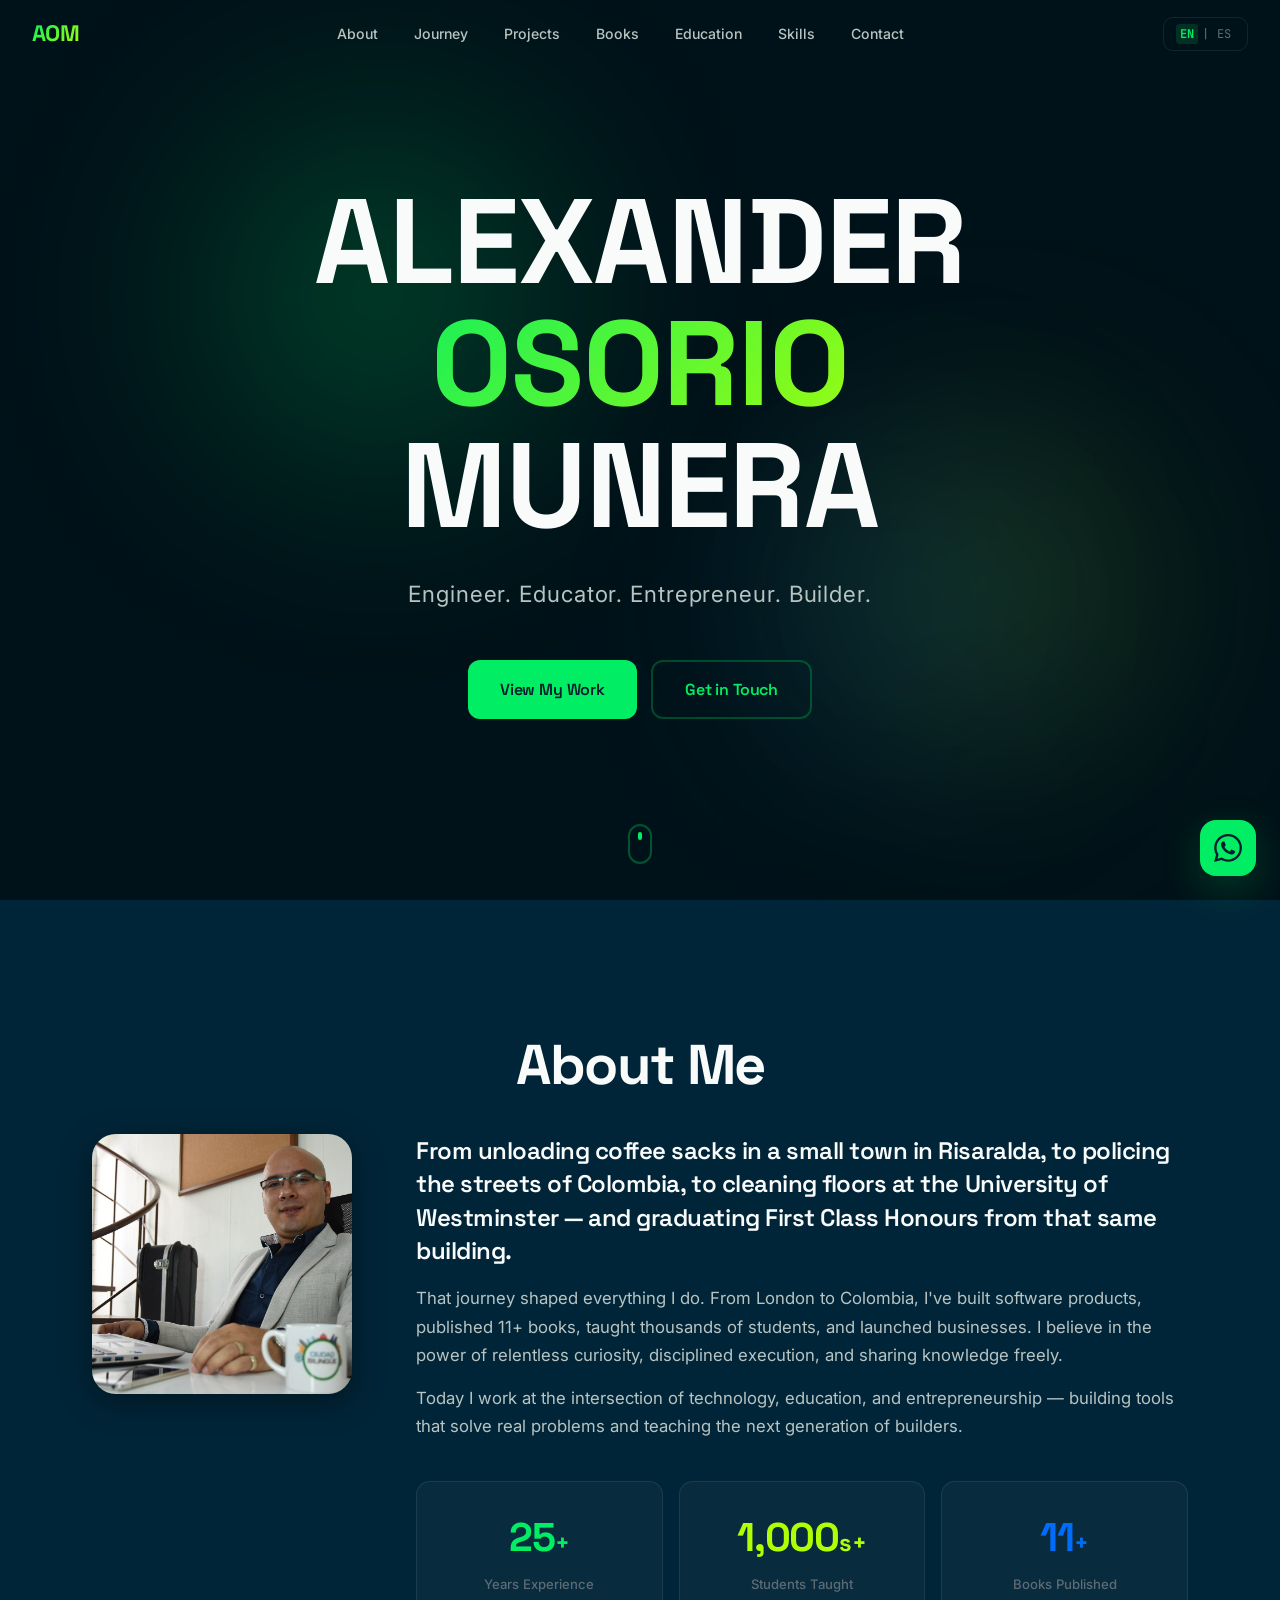
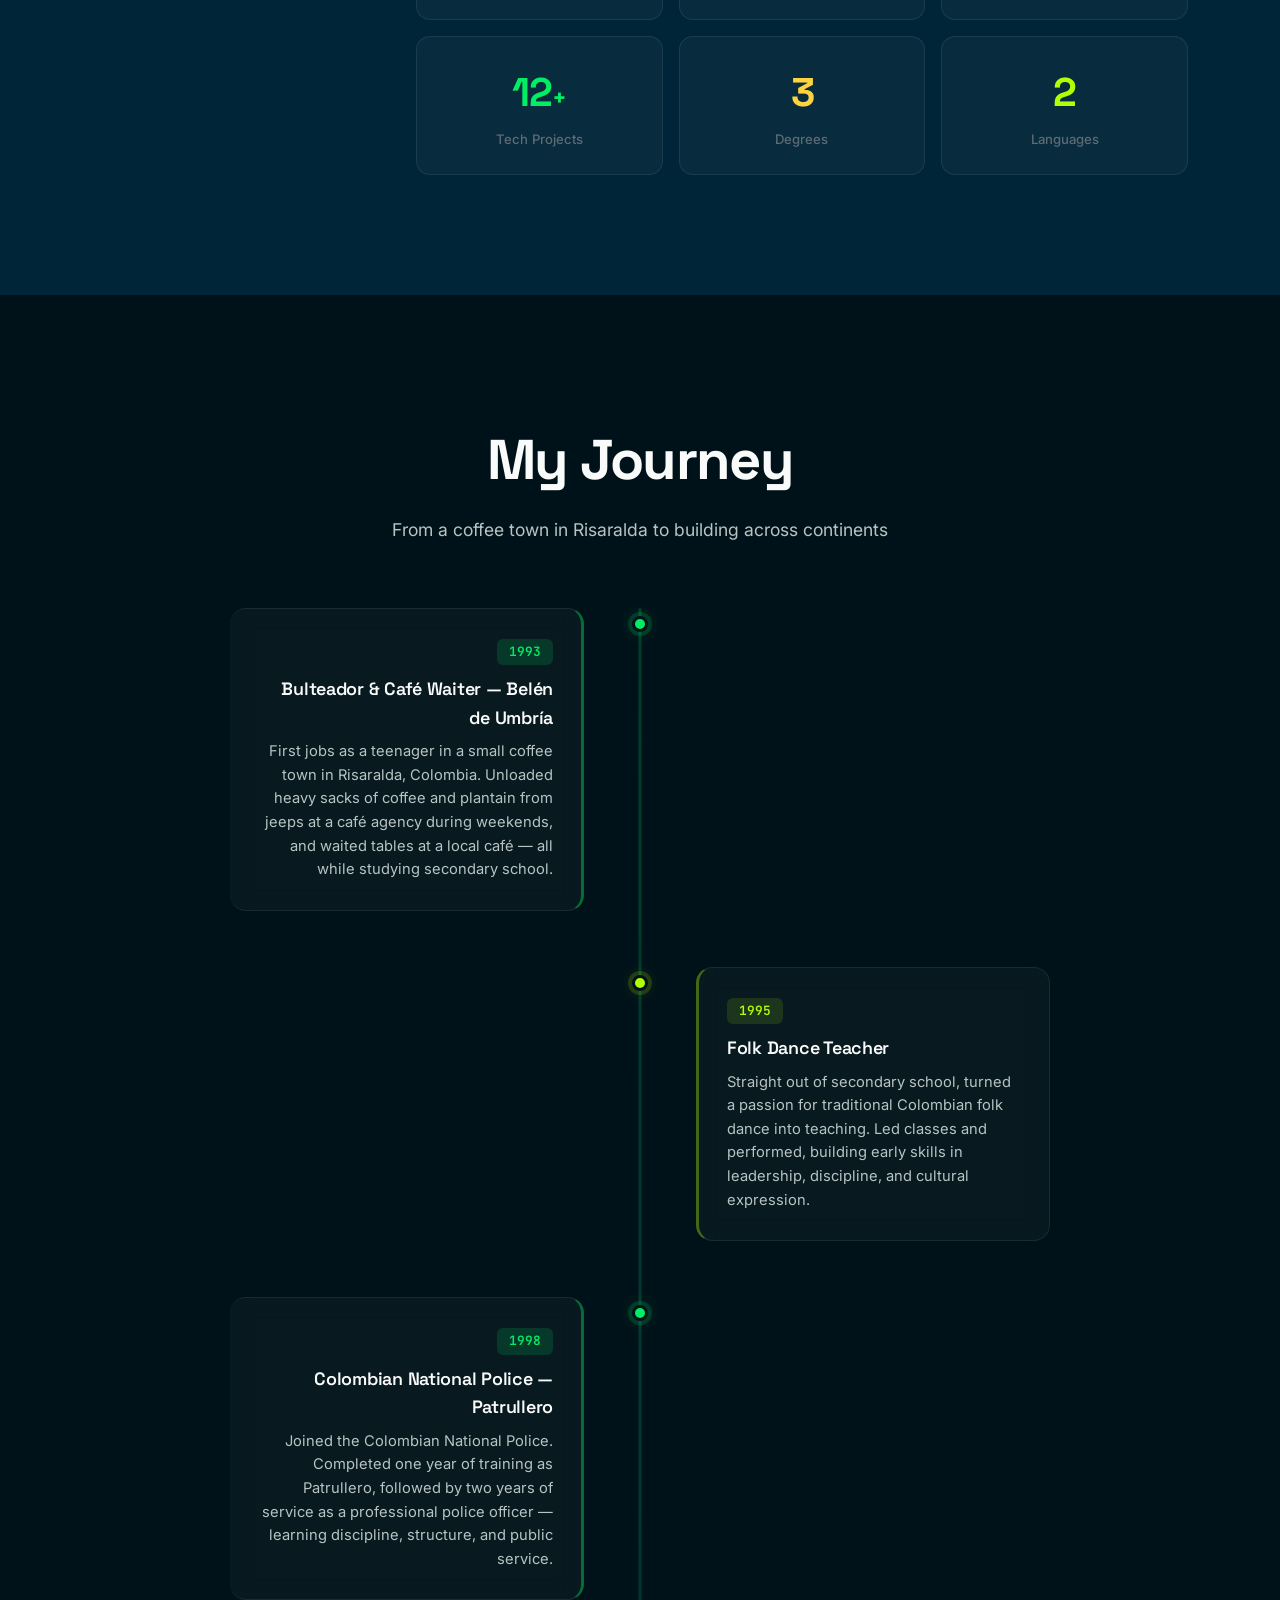
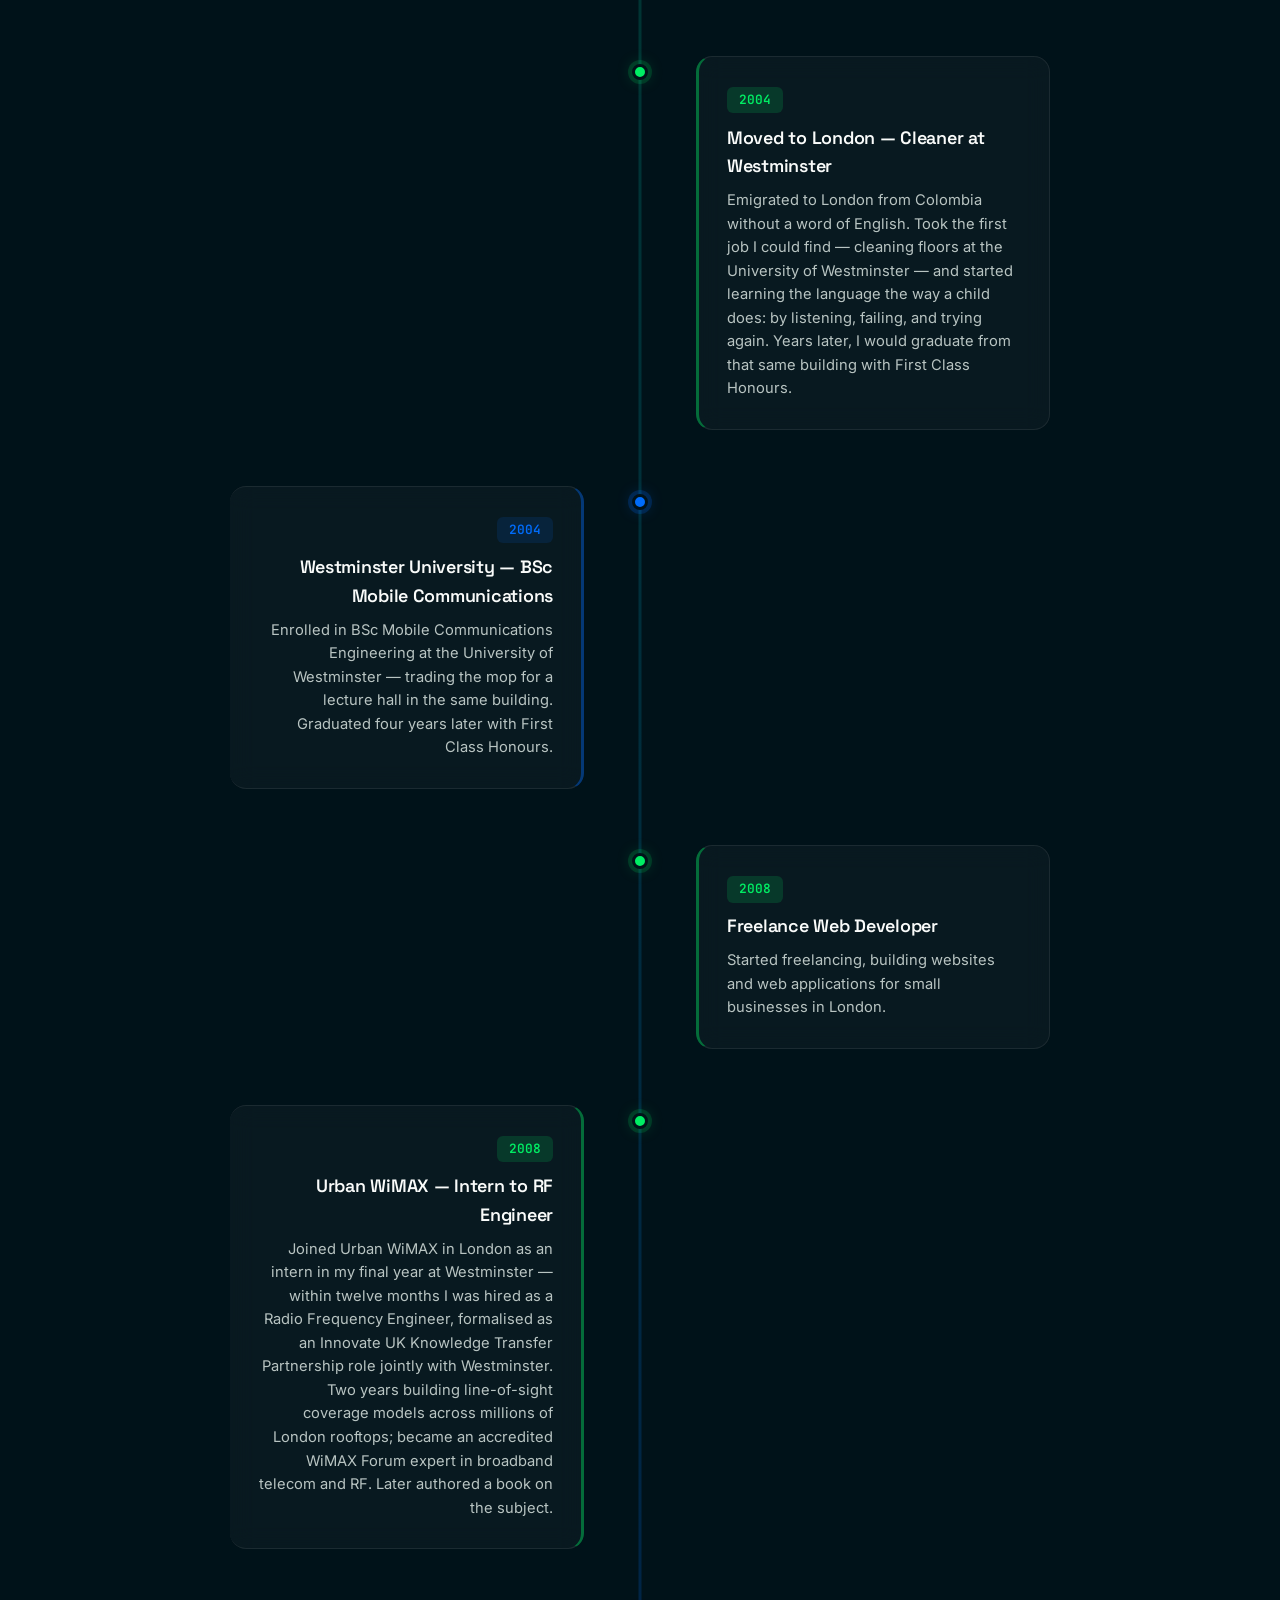
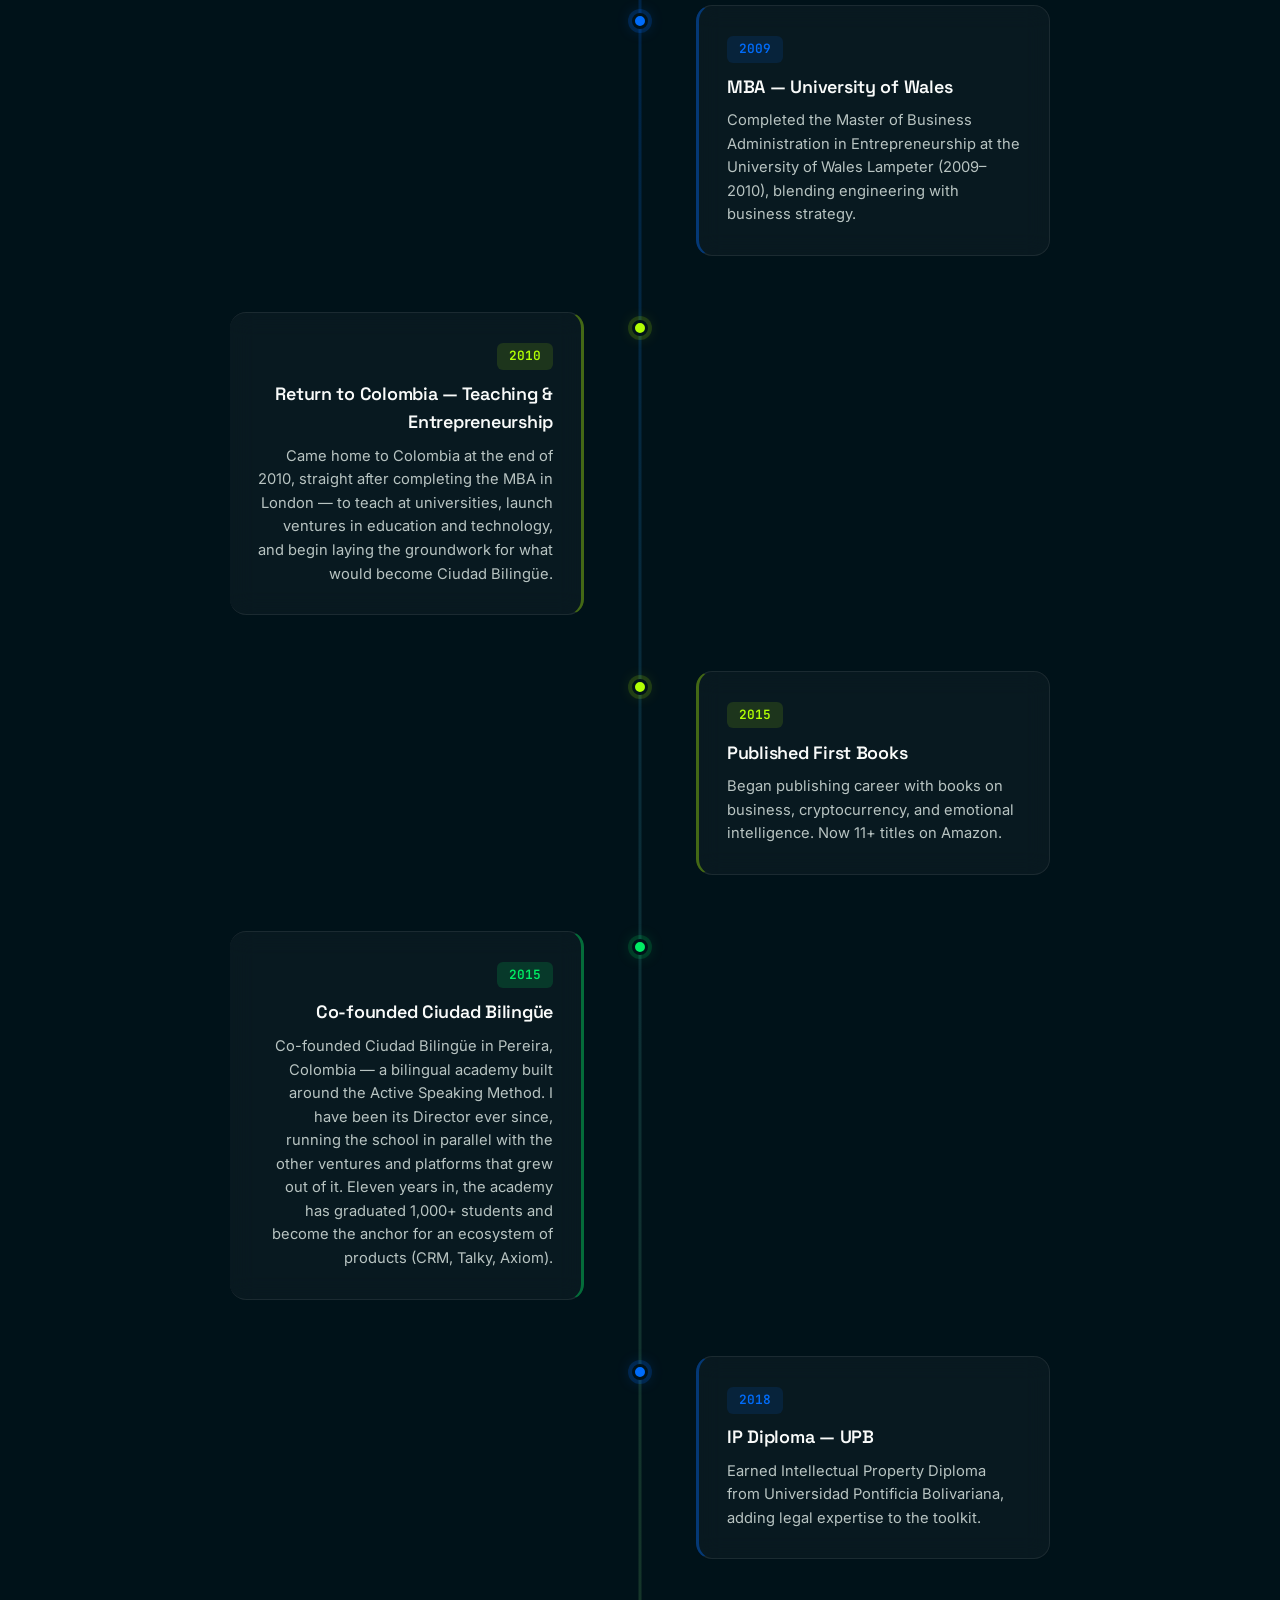
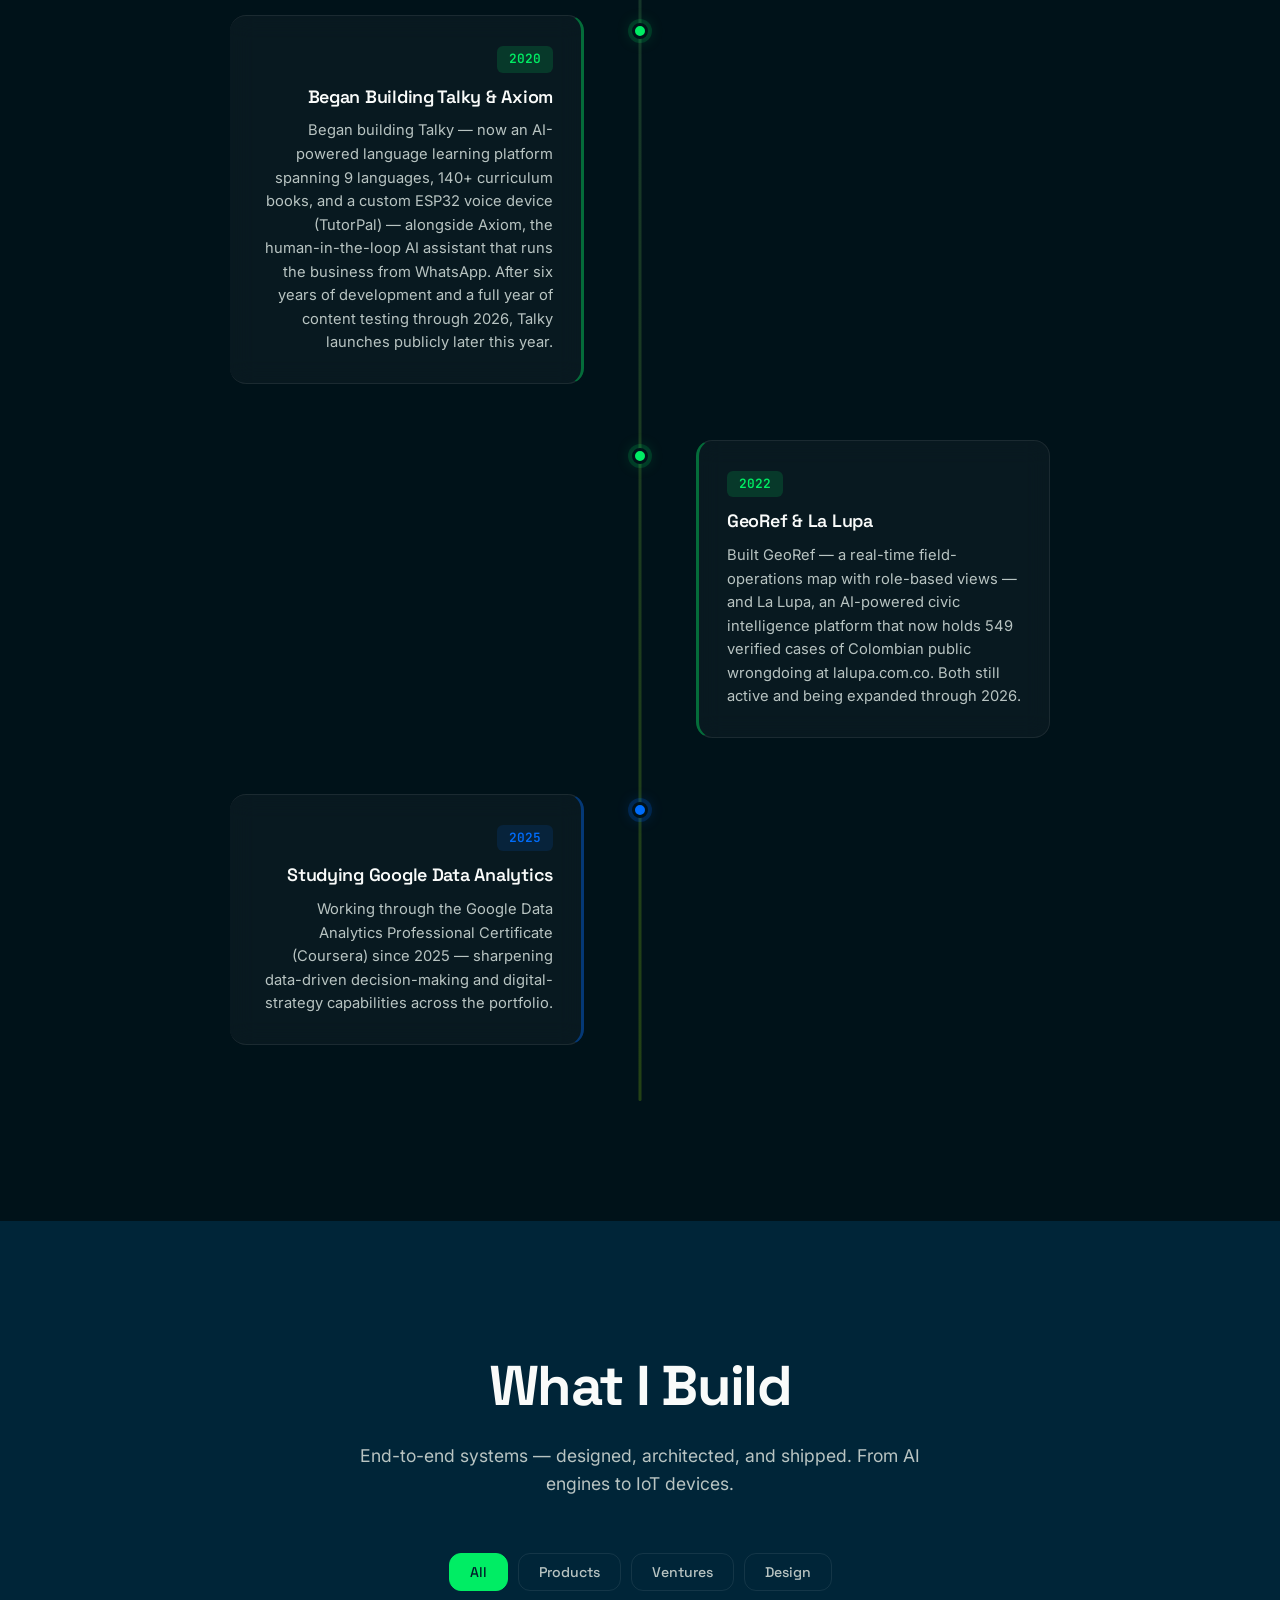
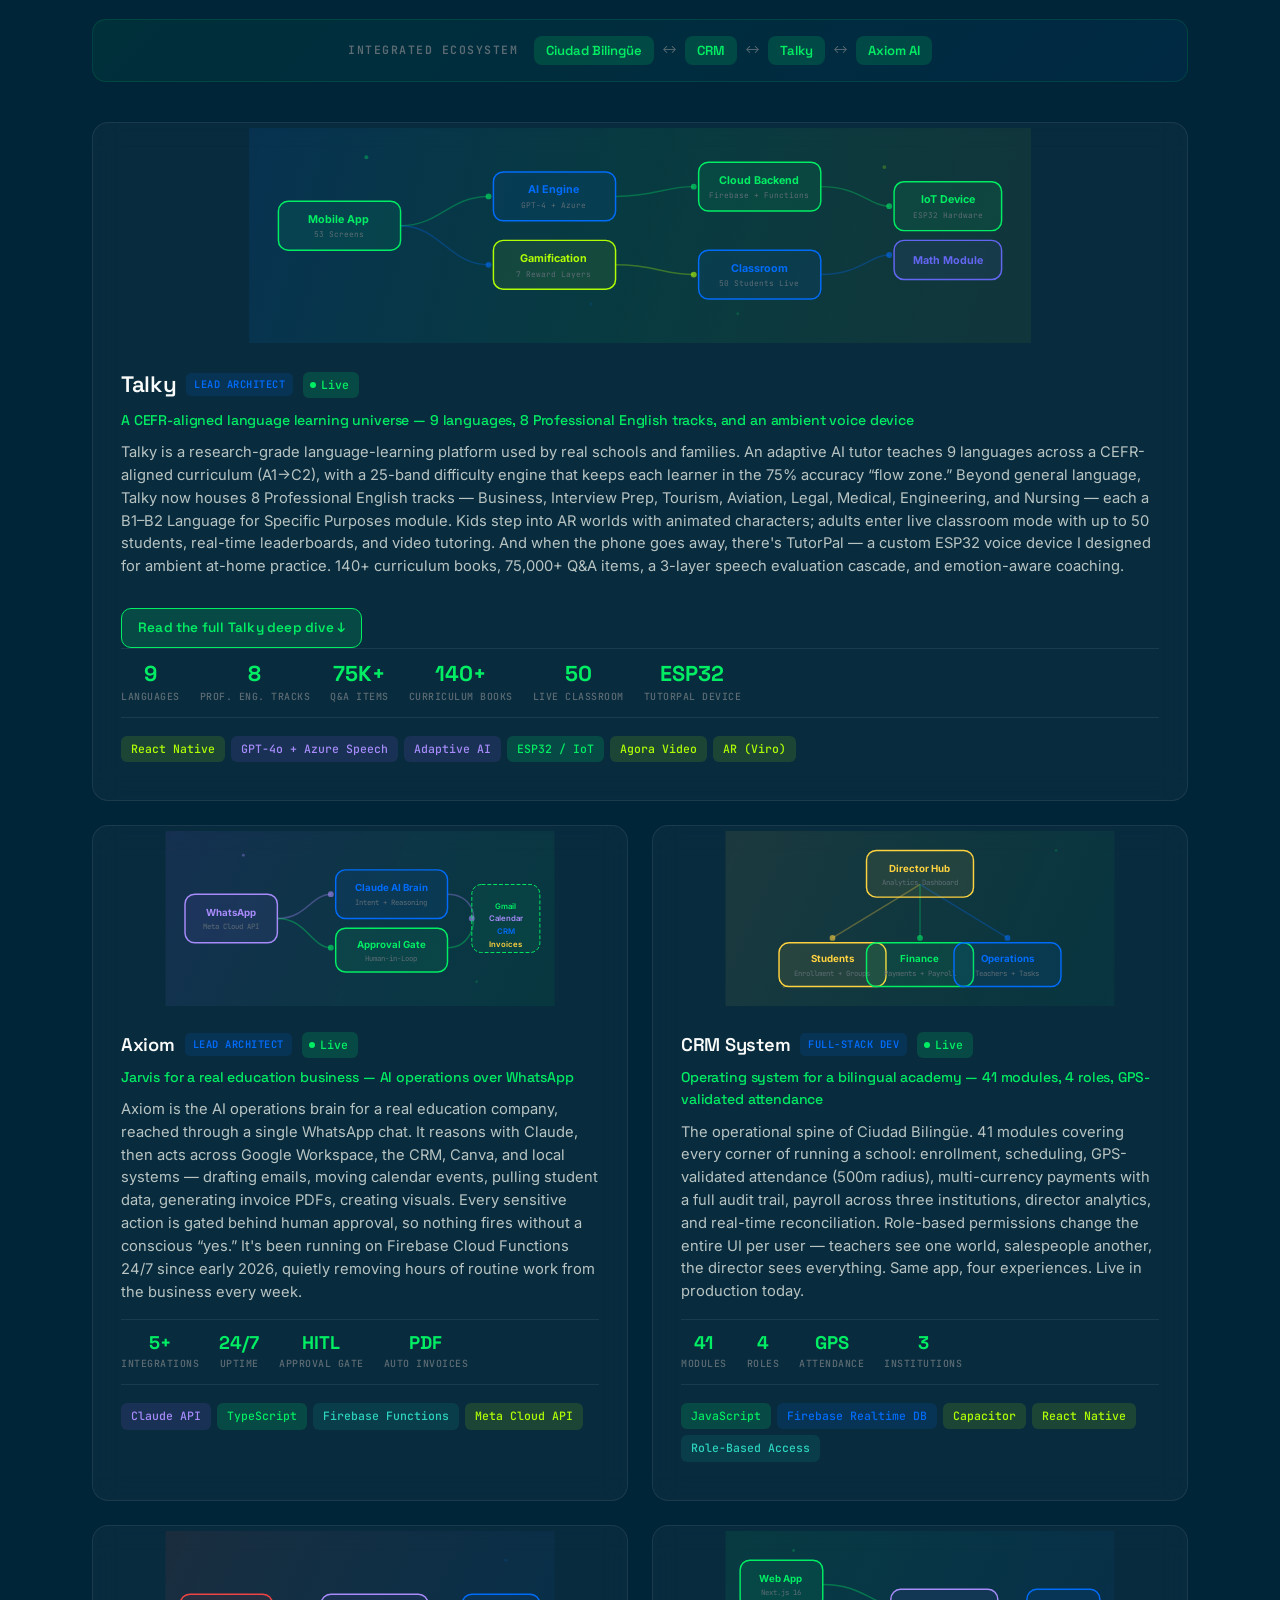
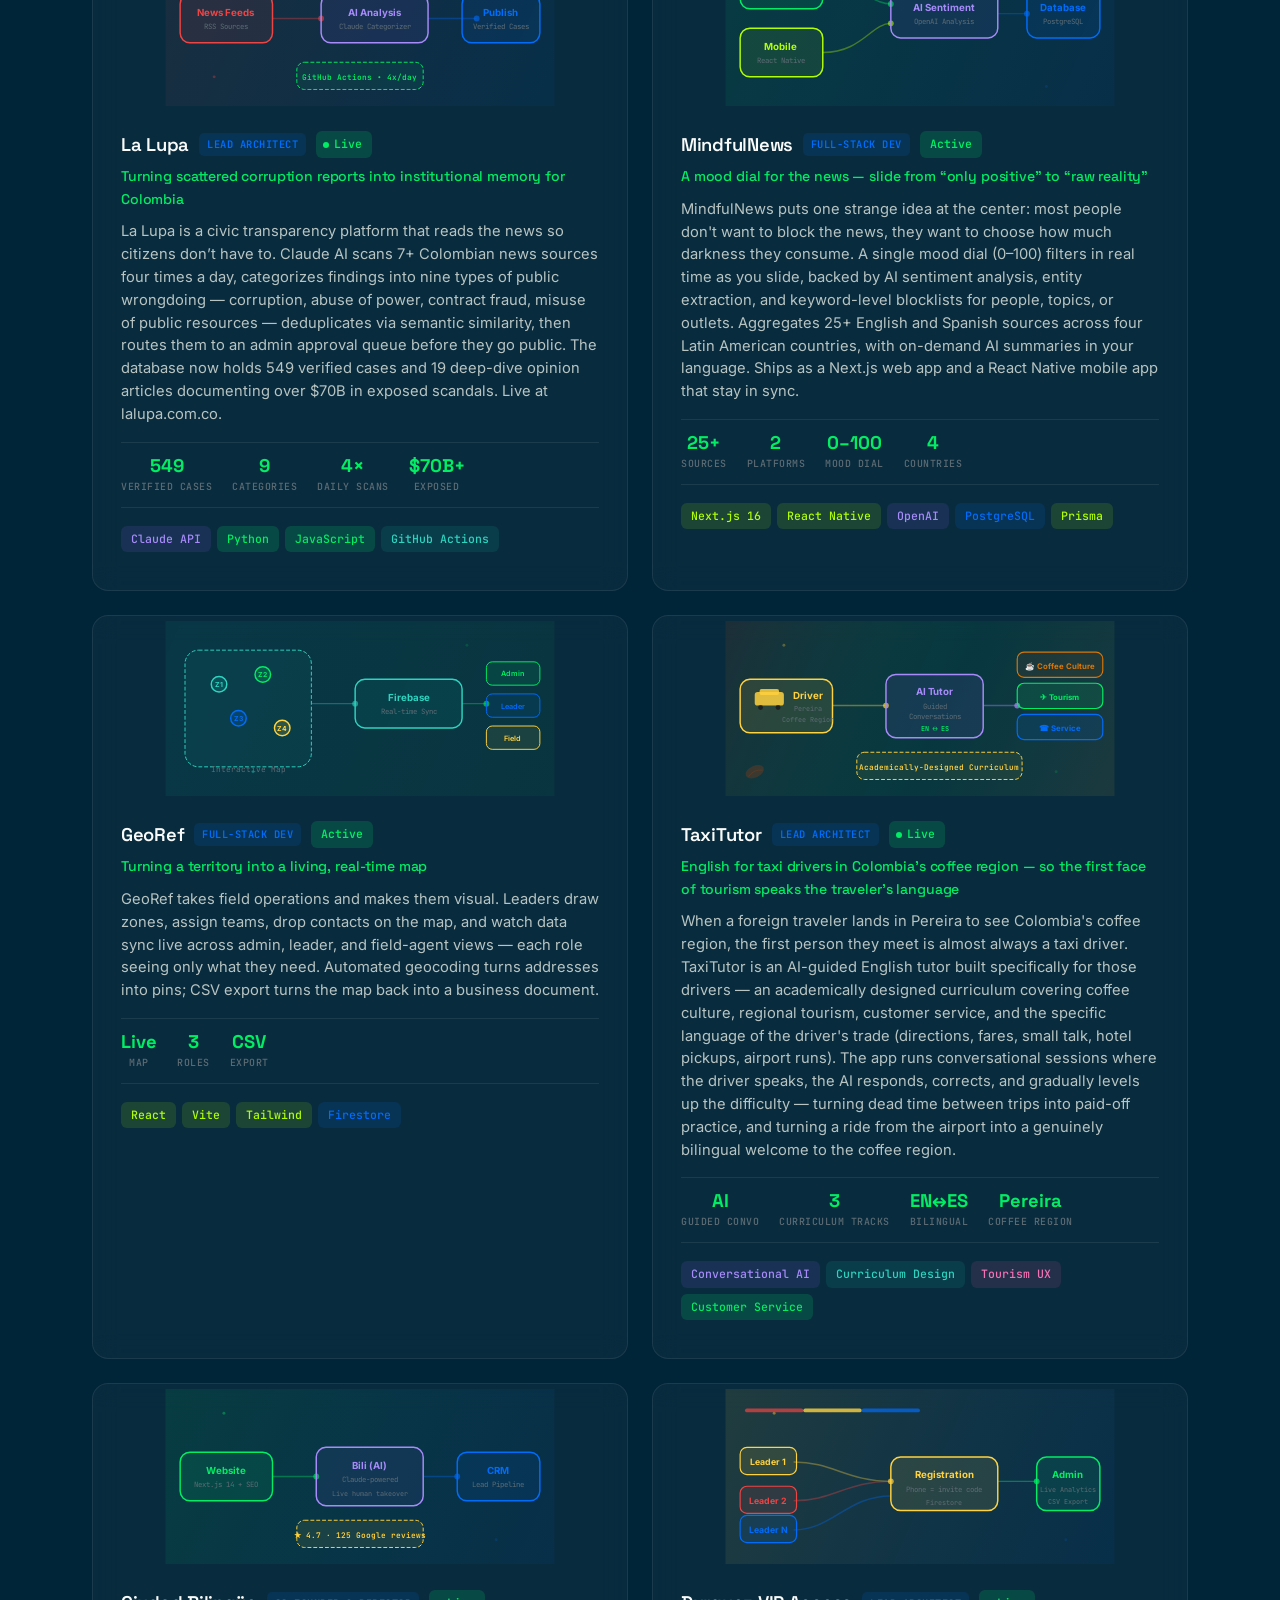
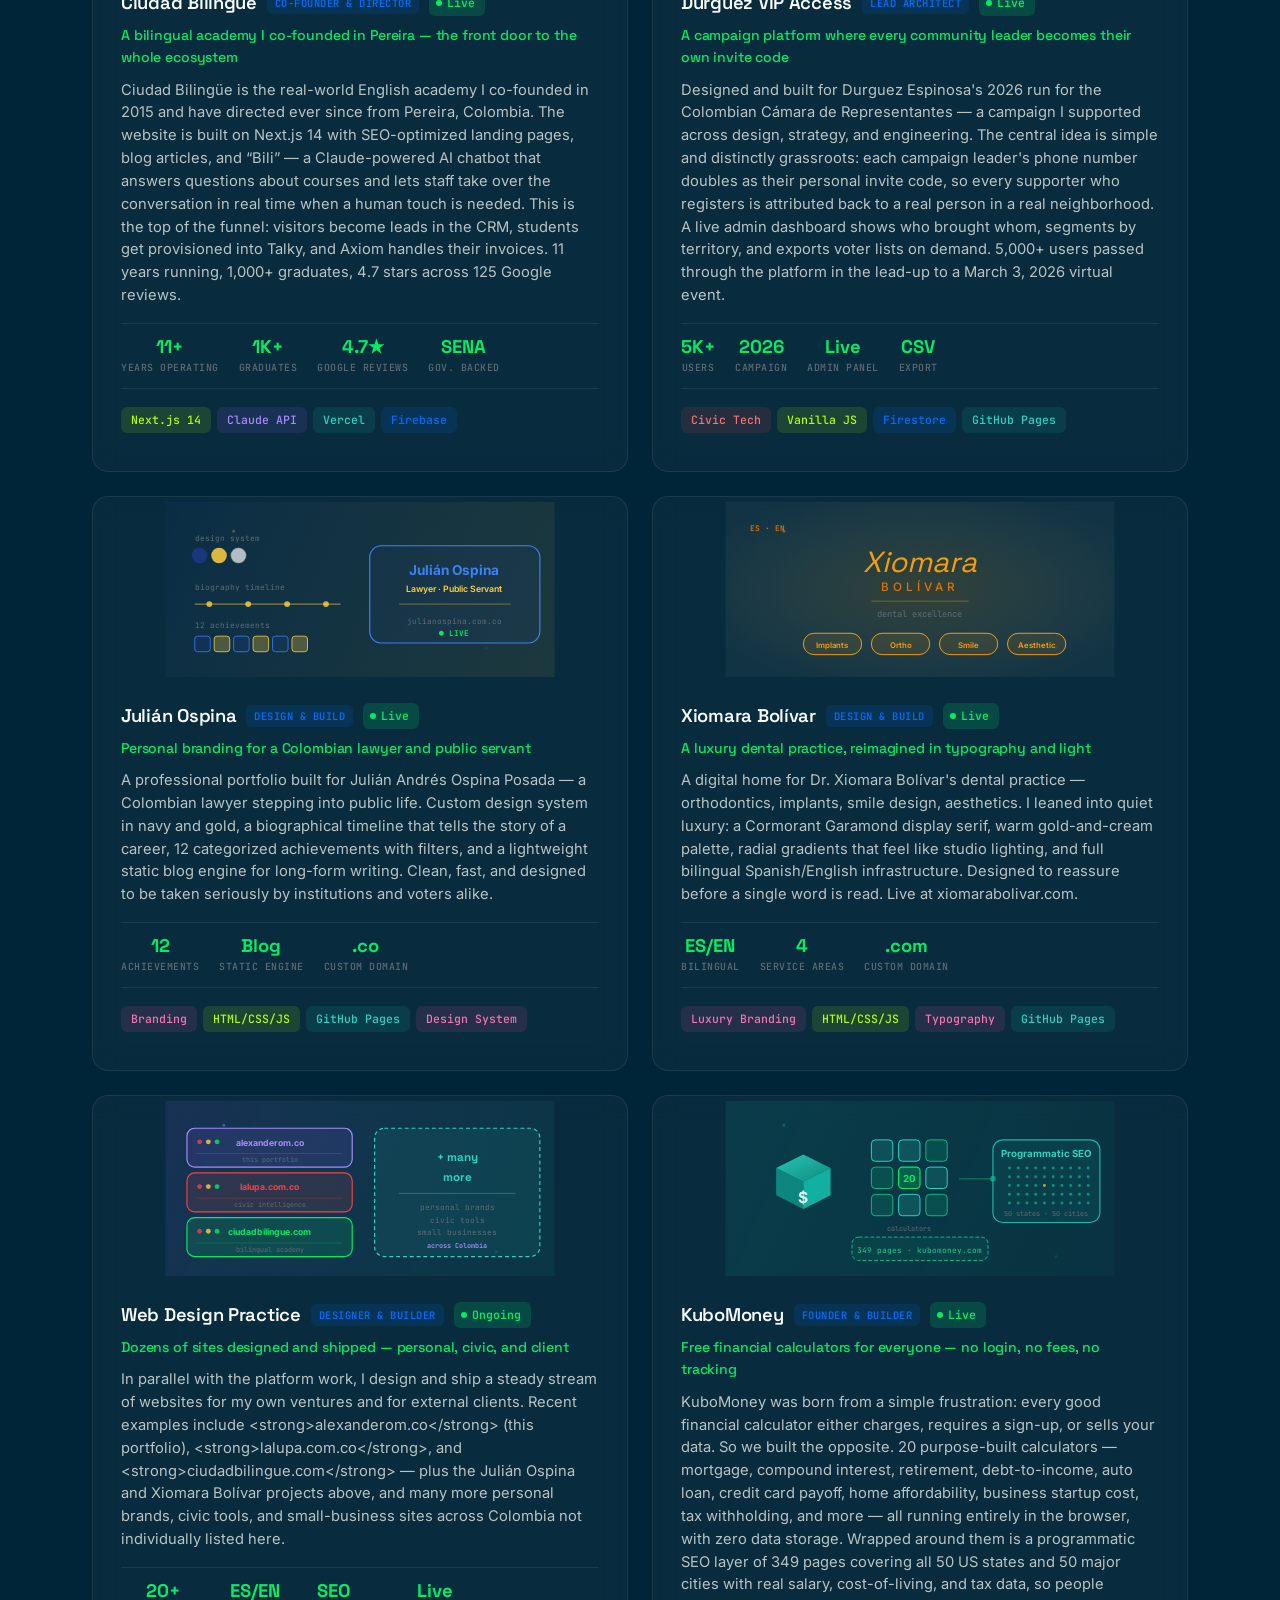
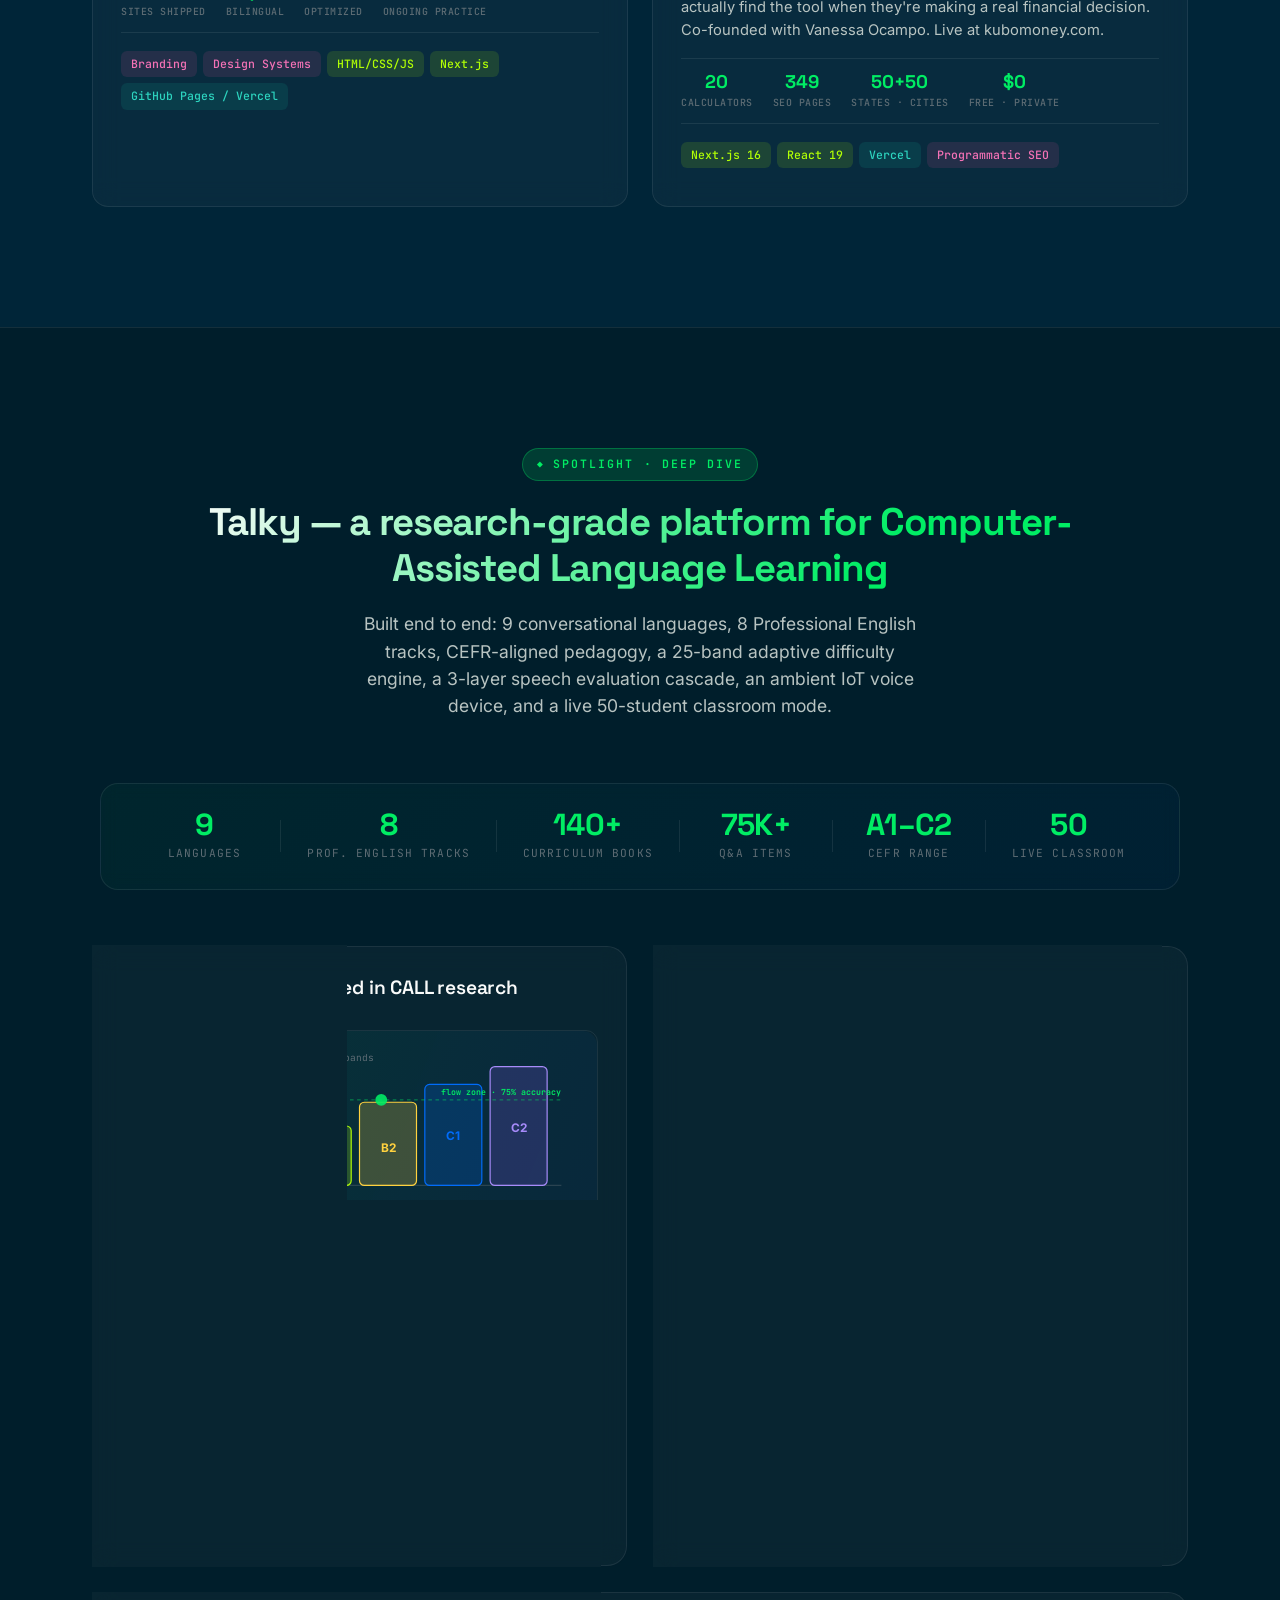
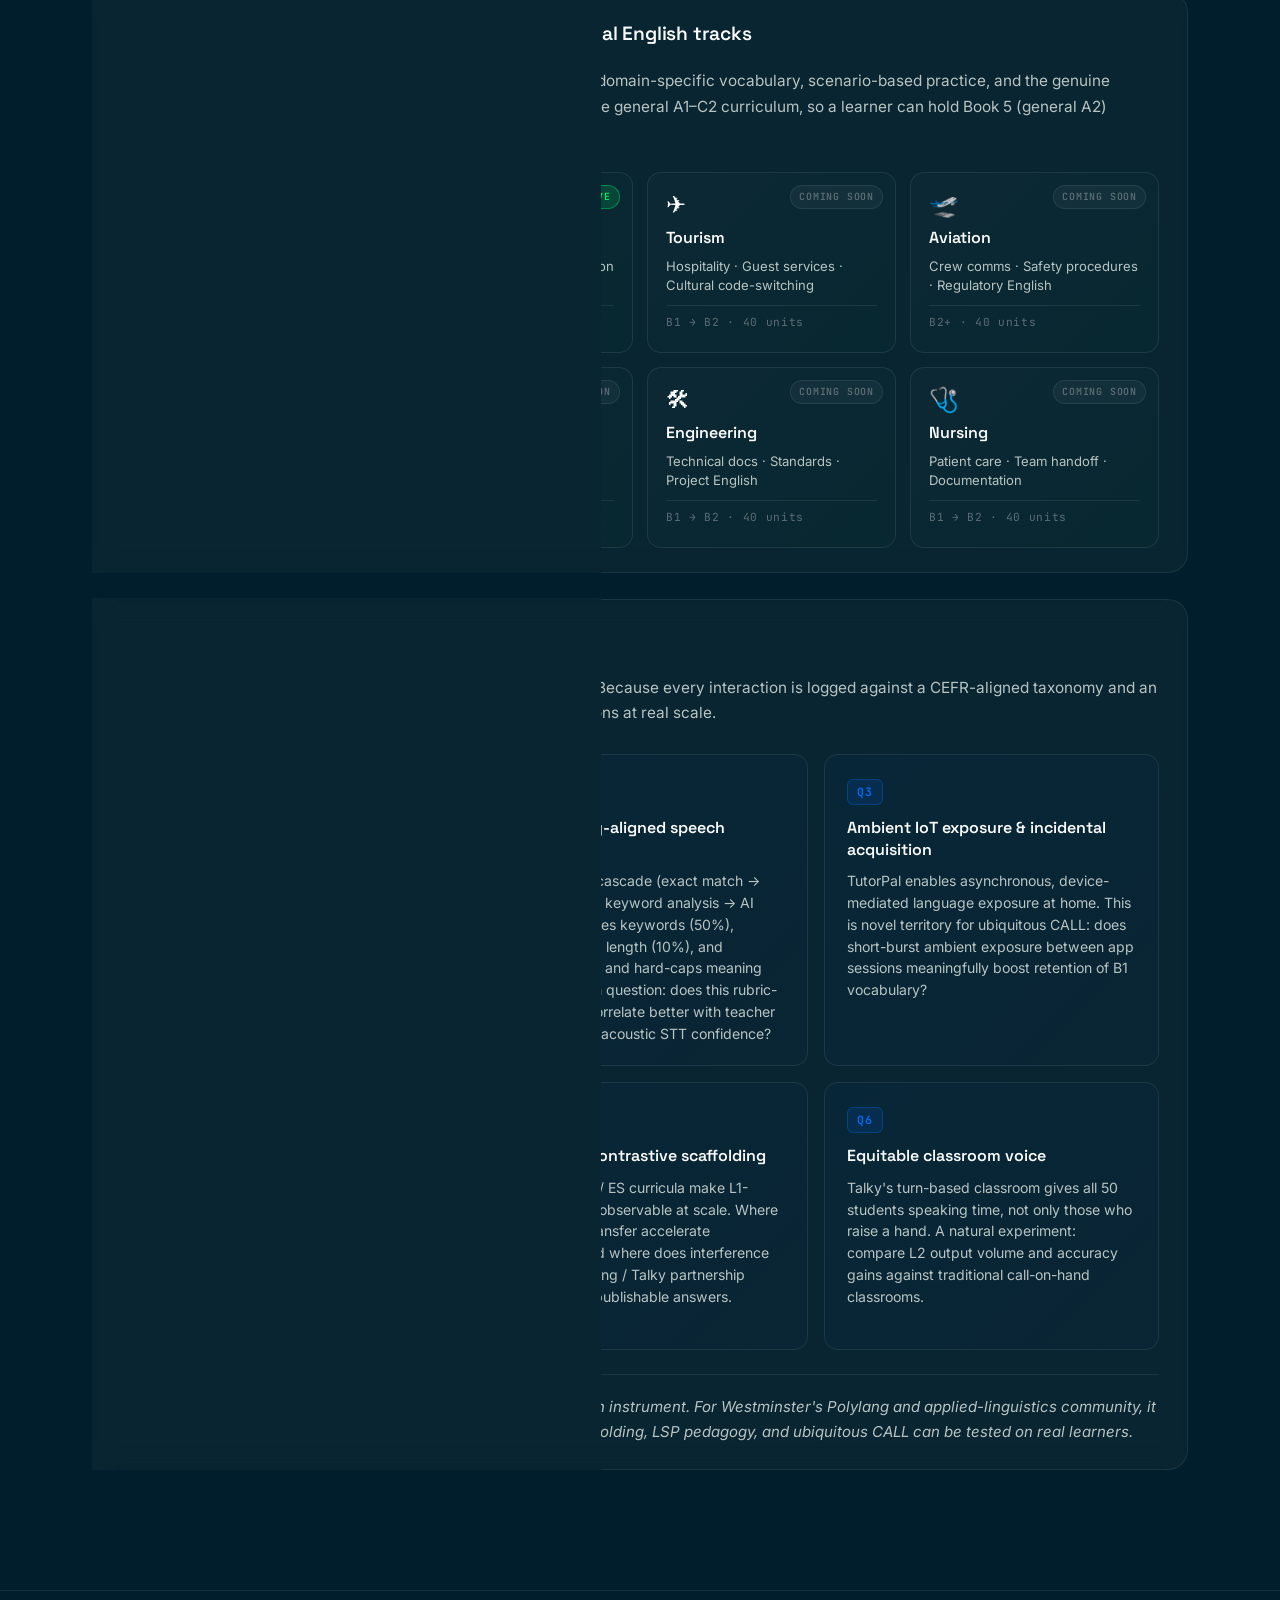
==== index.html @ 6a7d58f8 "Correct police year: 1998 (not 2001) Joined the Colombian National Police in 1998 -- one year Patrul" ====
<!DOCTYPE html>
<html lang="en">
<head>
  <meta charset="UTF-8">
  <meta name="viewport" content="width=device-width, initial-scale=1.0">
  <title>Alexander Osorio Munera | Engineer. Educator. Entrepreneur. Builder.</title>
  <meta name="description" content="Portfolio of Alexander Osorio Munera — Software Engineer, Educator, Entrepreneur, and Published Author with 25+ years of experience across tech, education, and business.">
  <meta name="keywords" content="Alexander Osorio Munera, software engineer, educator, entrepreneur, author, portfolio">
  <meta name="author" content="Alexander Osorio Munera">

  <!-- Open Graph -->
  <meta property="og:title" content="Alexander Osorio Munera | Engineer. Educator. Entrepreneur. Builder.">
  <meta property="og:description" content="Software Engineer, Educator, Entrepreneur, and Published Author. Founder of Ciudad Bilingüe. Builder of Talky, Axiom, La Lupa, and more.">
  <meta property="og:type" content="website">
  <meta property="og:url" content="https://alexanderom.co">
  <meta property="og:image" content="https://alexanderom.co/img/og-image.jpg">
  <meta property="og:locale" content="en_US">
  <meta property="og:locale:alternate" content="es_CO">

  <!-- Twitter Card -->
  <meta name="twitter:card" content="summary_large_image">
  <meta name="twitter:title" content="Alexander Osorio Munera | Engineer. Educator. Entrepreneur. Builder.">
  <meta name="twitter:description" content="Software Engineer, Educator, Entrepreneur, and Published Author.">
  <meta name="twitter:image" content="https://alexanderom.co/img/og-image.jpg">

  <!-- Hreflang -->
  <link rel="alternate" hreflang="en" href="https://alexanderom.co">
  <link rel="alternate" hreflang="es" href="https://alexanderom.co?lang=es">
  <link rel="canonical" href="https://alexanderom.co">

  <!-- Fonts -->
  <link rel="preconnect" href="https://fonts.googleapis.com">
  <link rel="preconnect" href="https://fonts.gstatic.com" crossorigin>
  <link href="https://fonts.googleapis.com/css2?family=Space+Grotesk:wght@400;500;600;700&family=Inter:wght@300;400;500;600&family=JetBrains+Mono:wght@400;500&display=swap" rel="stylesheet">

  <!-- Styles -->
  <link rel="stylesheet" href="css/style.css">
  <link rel="stylesheet" href="css/animations.css">
  <link rel="stylesheet" href="css/responsive.css">

  <!-- JSON-LD Structured Data -->
  <script type="application/ld+json">
  {
    "@context": "https://schema.org",
    "@type": "Person",
    "name": "Alexander Osorio Munera",
    "url": "https://alexanderom.co",
    "jobTitle": "Software Engineer & Educator",
    "description": "Engineer, Educator, Entrepreneur, Published Author",
    "alumniOf": [
      {
        "@type": "CollegeOrUniversity",
        "name": "University of Westminster",
        "department": "Mobile Communications Engineering"
      },
      {
        "@type": "CollegeOrUniversity",
        "name": "University of Wales Lampeter",
        "department": "MBA"
      }
    ],
    "knowsLanguage": ["English", "Spanish"],
    "sameAs": [
      "https://www.linkedin.com/in/alexanderosoriomunera/",
      "https://www.instagram.com/ciudadbilingue/",
      "https://www.tiktok.com/@ciudadbilingue"
    ]
  }
  </script>
</head>
<body>
  <!-- ============ NAVIGATION ============ -->
  <nav class="nav" id="nav">
    <a href="#hero" class="nav__logo">AOM</a>
    <div class="nav__links" id="navLinks">
      <a href="#about" class="nav__link" data-i18n="nav.about">About</a>
      <a href="#timeline" class="nav__link" data-i18n="nav.timeline">Journey</a>
      <a href="#projects" class="nav__link" data-i18n="nav.projects">Projects</a>
      <a href="#books" class="nav__link" data-i18n="nav.books">Books</a>
      <a href="#education" class="nav__link" data-i18n="nav.education">Education</a>
      <a href="#skills" class="nav__link" data-i18n="nav.skills">Skills</a>
      <a href="#contact" class="nav__link" data-i18n="nav.contact">Contact</a>
    </div>
    <div class="nav__actions">
      <button class="lang-toggle" id="langToggle" aria-label="Toggle language">
        <span class="lang-toggle__option lang-toggle__option--active" data-lang="en">EN</span>
        <span class="lang-toggle__divider">|</span>
        <span class="lang-toggle__option" data-lang="es">ES</span>
      </button>
      <button class="hamburger" id="hamburger" aria-label="Toggle menu">
        <span></span><span></span><span></span>
      </button>
    </div>
  </nav>

  <!-- Mobile Menu Overlay -->
  <div class="mobile-menu" id="mobileMenu">
    <a href="#about" class="mobile-menu__link" data-i18n="nav.about">About</a>
    <a href="#timeline" class="mobile-menu__link" data-i18n="nav.timeline">Journey</a>
    <a href="#projects" class="mobile-menu__link" data-i18n="nav.projects">Projects</a>
    <a href="#books" class="mobile-menu__link" data-i18n="nav.books">Books</a>
    <a href="#education" class="mobile-menu__link" data-i18n="nav.education">Education</a>
    <a href="#skills" class="mobile-menu__link" data-i18n="nav.skills">Skills</a>
    <a href="#contact" class="mobile-menu__link" data-i18n="nav.contact">Contact</a>
  </div>

  <!-- ============ HERO ============ -->
  <section class="hero" id="hero">
    <div class="hero__orbs">
      <div class="hero__orb hero__orb--orange"></div>
      <div class="hero__orb hero__orb--teal"></div>
      <div class="hero__orb hero__orb--purple"></div>
    </div>
    <div class="hero__content">
      <h1 class="hero__name">
        <span class="hero__name-line reveal-text">ALEXANDER</span>
        <span class="hero__name-line reveal-text" style="animation-delay: 0.2s">OSORIO</span>
        <span class="hero__name-line reveal-text" style="animation-delay: 0.4s">MUNERA</span>
      </h1>
      <p class="hero__tagline reveal-text" style="animation-delay: 0.7s" data-i18n="hero.tagline">
        Engineer. Educator. Entrepreneur. Builder.
      </p>
      <div class="hero__cta reveal-text" style="animation-delay: 1s">
        <a href="#projects" class="btn btn--primary" data-i18n="hero.cta">View My Work</a>
        <a href="#contact" class="btn btn--outline" data-i18n="hero.contact">Get in Touch</a>
      </div>
    </div>
    <div class="hero__scroll">
      <div class="hero__scroll-indicator"></div>
    </div>
  </section>

  <!-- ============ ABOUT ============ -->
  <section class="section section--alt" id="about">
    <div class="container">
      <h2 class="section__title anim-fade-up" data-i18n="about.title">About Me</h2>
      <div class="about">
        <div class="about__photo anim-fade-up">
          <div class="about__photo-frame">
            <img src="img/alexander.jpg" alt="Alexander Osorio Munera" class="about__photo-img" loading="lazy">
          </div>
        </div>
        <div class="about__text">
          <p class="about__lead anim-fade-up" data-i18n="about.lead">
            From unloading coffee sacks in a small town in Risaralda, to policing the streets of Colombia, to cleaning floors at the University of Westminster — and graduating First Class Honours from that same building.
          </p>
          <p class="about__body anim-fade-up" data-i18n="about.body">
            That journey shaped everything I do. From London to Colombia, I've built software products, published 11+ books, taught thousands of students, and launched businesses. I believe in the power of relentless curiosity, disciplined execution, and sharing knowledge freely.
          </p>
          <p class="about__body anim-fade-up" data-i18n="about.body2">
            Today I work at the intersection of technology, education, and entrepreneurship — building tools that solve real problems and teaching the next generation of builders.
          </p>
          <div class="about__stats">
            <div class="stat anim-fade-up">
              <span class="stat__number" data-count="25">0</span><span class="stat__plus">+</span>
              <span class="stat__label" data-i18n="about.stat.years">Years Experience</span>
            </div>
            <div class="stat anim-fade-up">
              <span class="stat__number" data-count="1000">0</span><span class="stat__plus">s+</span>
              <span class="stat__label" data-i18n="about.stat.students">Students Taught</span>
            </div>
            <div class="stat anim-fade-up">
              <span class="stat__number" data-count="11">0</span><span class="stat__plus">+</span>
              <span class="stat__label" data-i18n="about.stat.books">Books Published</span>
            </div>
            <div class="stat anim-fade-up">
              <span class="stat__number" data-count="12">0</span><span class="stat__plus">+</span>
              <span class="stat__label" data-i18n="about.stat.projects">Tech Projects</span>
            </div>
            <div class="stat anim-fade-up">
              <span class="stat__number" data-count="3">0</span>
              <span class="stat__label" data-i18n="about.stat.degrees">Degrees</span>
            </div>
            <div class="stat anim-fade-up">
              <span class="stat__number" data-count="2">0</span>
              <span class="stat__label" data-i18n="about.stat.languages">Languages</span>
            </div>
          </div>
        </div>
      </div>
    </div>
  </section>

  <!-- ============ TIMELINE ============ -->
  <section class="section" id="timeline">
    <div class="container">
      <h2 class="section__title anim-fade-up" data-i18n="timeline.title">My Journey</h2>
      <p class="section__subtitle anim-fade-up" data-i18n="timeline.subtitle">From a coffee town in Risaralda to building across continents</p>
      <div class="timeline">

        <div class="timeline__item timeline__item--work anim-fade-up">
          <div class="timeline__dot"></div>
          <div class="timeline__card glass-card">
            <span class="timeline__year">1993</span>
            <h3 class="timeline__heading" data-i18n="timeline.1998.title">Bulteador & Café Waiter — Belén de Umbría</h3>
            <p class="timeline__text" data-i18n="timeline.1998.text">First jobs as a teenager in a small coffee town in Risaralda, Colombia. Unloaded heavy sacks of coffee and plantain from jeeps at a café agency during weekends, and waited tables at a local café — all while studying secondary school.</p>
          </div>
        </div>

        <div class="timeline__item timeline__item--entrepreneurship anim-fade-up">
          <div class="timeline__dot"></div>
          <div class="timeline__card glass-card">
            <span class="timeline__year">1995</span>
            <h3 class="timeline__heading" data-i18n="timeline.2000.title">Folk Dance Teacher</h3>
            <p class="timeline__text" data-i18n="timeline.2000.text">Straight out of secondary school, turned a passion for traditional Colombian folk dance into teaching. Led classes and performed, building early skills in leadership, discipline, and cultural expression.</p>
          </div>
        </div>

        <div class="timeline__item timeline__item--work anim-fade-up">
          <div class="timeline__dot"></div>
          <div class="timeline__card glass-card">
            <span class="timeline__year">1998</span>
            <h3 class="timeline__heading" data-i18n="timeline.2001.title">Colombian National Police — Patrullero</h3>
            <p class="timeline__text" data-i18n="timeline.2001.text">Joined the Colombian National Police. Completed one year of training as Patrullero, followed by two years of service as a professional police officer — learning discipline, structure, and public service.</p>
          </div>
        </div>

        <div class="timeline__item timeline__item--work anim-fade-up">
          <div class="timeline__dot"></div>
          <div class="timeline__card glass-card">
            <span class="timeline__year">2004</span>
            <h3 class="timeline__heading" data-i18n="timeline.2004.title">Moved to London — Cleaner at Westminster</h3>
            <p class="timeline__text" data-i18n="timeline.2004.text">Emigrated to London from Colombia without a word of English. Took the first job I could find — cleaning floors at the University of Westminster — and started learning the language the way a child does: by listening, failing, and trying again. Years later, I would graduate from that same building with First Class Honours.</p>
          </div>
        </div>

        <div class="timeline__item timeline__item--education anim-fade-up">
          <div class="timeline__dot"></div>
          <div class="timeline__card glass-card">
            <span class="timeline__year">2004</span>
            <h3 class="timeline__heading" data-i18n="timeline.2006.title">Westminster University — BSc Mobile Communications</h3>
            <p class="timeline__text" data-i18n="timeline.2006.text">Enrolled in BSc Mobile Communications Engineering at the University of Westminster — trading the mop for a lecture hall in the same building. Graduated four years later with First Class Honours.</p>
          </div>
        </div>

        <div class="timeline__item timeline__item--work anim-fade-up">
          <div class="timeline__dot"></div>
          <div class="timeline__card glass-card">
            <span class="timeline__year">2008</span>
            <h3 class="timeline__heading" data-i18n="timeline.2008.title">Freelance Web Developer</h3>
            <p class="timeline__text" data-i18n="timeline.2008.text">Started freelancing, building websites and web applications for small businesses in London.</p>
          </div>
        </div>

        <div class="timeline__item timeline__item--work anim-fade-up">
          <div class="timeline__dot"></div>
          <div class="timeline__card glass-card">
            <span class="timeline__year">2008</span>
            <h3 class="timeline__heading" data-i18n="timeline.2009.title">Urban WiMAX — Intern to RF Engineer</h3>
            <p class="timeline__text" data-i18n="timeline.2009.text">Joined Urban WiMAX in London as an intern in my final year at Westminster — within twelve months I was hired as a Radio Frequency Engineer, formalised as an Innovate UK Knowledge Transfer Partnership role jointly with Westminster. Two years building line-of-sight coverage models across millions of London rooftops; became an accredited WiMAX Forum expert in broadband telecom and RF. Later authored a book on the subject.</p>
          </div>
        </div>

        <div class="timeline__item timeline__item--education anim-fade-up">
          <div class="timeline__dot"></div>
          <div class="timeline__card glass-card">
            <span class="timeline__year">2009</span>
            <h3 class="timeline__heading" data-i18n="timeline.2011.title">MBA — University of Wales</h3>
            <p class="timeline__text" data-i18n="timeline.2011.text">Completed the Master of Business Administration in Entrepreneurship at the University of Wales Lampeter (2009–2010), blending engineering with business strategy.</p>
          </div>
        </div>

        <div class="timeline__item timeline__item--entrepreneurship anim-fade-up">
          <div class="timeline__dot"></div>
          <div class="timeline__card glass-card">
            <span class="timeline__year">2010</span>
            <h3 class="timeline__heading" data-i18n="timeline.2013.title">Return to Colombia — Teaching & Entrepreneurship</h3>
            <p class="timeline__text" data-i18n="timeline.2013.text">Came home to Colombia at the end of 2010, straight after completing the MBA in London — to teach at universities, launch ventures in education and technology, and begin laying the groundwork for what would become Ciudad Bilingüe.</p>
          </div>
        </div>

        <div class="timeline__item timeline__item--entrepreneurship anim-fade-up">
          <div class="timeline__dot"></div>
          <div class="timeline__card glass-card">
            <span class="timeline__year">2015</span>
            <h3 class="timeline__heading" data-i18n="timeline.2015.title">Published First Books</h3>
            <p class="timeline__text" data-i18n="timeline.2015.text">Began publishing career with books on business, cryptocurrency, and emotional intelligence. Now 11+ titles on Amazon.</p>
          </div>
        </div>

        <div class="timeline__item timeline__item--work anim-fade-up">
          <div class="timeline__dot"></div>
          <div class="timeline__card glass-card">
            <span class="timeline__year">2015</span>
            <h3 class="timeline__heading" data-i18n="timeline.2017.title">Co-founded Ciudad Bilingüe</h3>
            <p class="timeline__text" data-i18n="timeline.2017.text">Co-founded Ciudad Bilingüe in Pereira, Colombia — a bilingual academy built around the Active Speaking Method. I have been its Director ever since, running the school in parallel with the other ventures and platforms that grew out of it. Eleven years in, the academy has graduated 1,000+ students and become the anchor for an ecosystem of products (CRM, Talky, Axiom).</p>
          </div>
        </div>

        <div class="timeline__item timeline__item--education anim-fade-up">
          <div class="timeline__dot"></div>
          <div class="timeline__card glass-card">
            <span class="timeline__year">2018</span>
            <h3 class="timeline__heading" data-i18n="timeline.2018.title">IP Diploma — UPB</h3>
            <p class="timeline__text" data-i18n="timeline.2018.text">Earned Intellectual Property Diploma from Universidad Pontificia Bolivariana, adding legal expertise to the toolkit.</p>
          </div>
        </div>

        <div class="timeline__item timeline__item--work anim-fade-up">
          <div class="timeline__dot"></div>
          <div class="timeline__card glass-card">
            <span class="timeline__year">2020</span>
            <h3 class="timeline__heading" data-i18n="timeline.2020.title">Began Building Talky &amp; Axiom</h3>
            <p class="timeline__text" data-i18n="timeline.2020.text">Began building Talky — now an AI-powered language learning platform spanning 9 languages, 140+ curriculum books, and a custom ESP32 voice device (TutorPal) — alongside Axiom, the human-in-the-loop AI assistant that runs the business from WhatsApp. After six years of development and a full year of content testing through 2026, Talky launches publicly later this year.</p>
          </div>
        </div>

        <div class="timeline__item timeline__item--work anim-fade-up">
          <div class="timeline__dot"></div>
          <div class="timeline__card glass-card">
            <span class="timeline__year">2022</span>
            <h3 class="timeline__heading" data-i18n="timeline.2022.title">GeoRef &amp; La Lupa</h3>
            <p class="timeline__text" data-i18n="timeline.2022.text">Built GeoRef — a real-time field-operations map with role-based views — and La Lupa, an AI-powered civic intelligence platform that now holds 549 verified cases of Colombian public wrongdoing at lalupa.com.co. Both still active and being expanded through 2026.</p>
          </div>
        </div>

        <div class="timeline__item timeline__item--education anim-fade-up">
          <div class="timeline__dot"></div>
          <div class="timeline__card glass-card">
            <span class="timeline__year">2025</span>
            <h3 class="timeline__heading" data-i18n="timeline.2024.title">Studying Google Data Analytics</h3>
            <p class="timeline__text" data-i18n="timeline.2024.text">Working through the Google Data Analytics Professional Certificate (Coursera) since 2025 — sharpening data-driven decision-making and digital-strategy capabilities across the portfolio.</p>
          </div>
        </div>

      </div>
    </div>
  </section>

  <!-- ============ PROJECTS ============ -->
  <section class="section section--alt" id="projects">
    <div class="container">
      <h2 class="section__title anim-fade-up" data-i18n="projects.title">What I Build</h2>
      <p class="section__subtitle anim-fade-up" data-i18n="projects.subtitle">End-to-end systems &mdash; designed, architected, and shipped. From AI engines to IoT devices.</p>

      <!-- Category filters -->
      <div class="projects__filters anim-fade-up">
        <button class="filter-pill filter-pill--active" data-pfilter="all" data-i18n="projects.filter.all">All</button>
        <button class="filter-pill" data-pfilter="products" data-i18n="projects.filter.products">Products</button>
        <button class="filter-pill" data-pfilter="ventures" data-i18n="projects.filter.ventures">Ventures</button>
        <button class="filter-pill" data-pfilter="design" data-i18n="projects.filter.design">Design</button>
      </div>

      <!-- Ecosystem banner -->
      <div class="project-ecosystem anim-fade-up">
        <span class="project-ecosystem__label" data-i18n="projects.ecosystem.label">Integrated Ecosystem</span>
        <div class="project-ecosystem__items">
          <span class="project-ecosystem__item">Ciudad Bilingüe</span>
          <span class="project-ecosystem__arrow">&harr;</span>
          <span class="project-ecosystem__item">CRM</span>
          <span class="project-ecosystem__arrow">&harr;</span>
          <span class="project-ecosystem__item">Talky</span>
          <span class="project-ecosystem__arrow">&harr;</span>
          <span class="project-ecosystem__item">Axiom AI</span>
        </div>
      </div>

      <div class="projects-grid">

        <!-- ===== TUTORBOX (Featured) ===== -->
        <div class="project-card project-card--featured glass-card anim-fade-up" data-category="products">
          <div class="project-card__diagram">
            <svg viewBox="0 0 800 220" fill="none" xmlns="http://www.w3.org/2000/svg">
              <defs>
                <linearGradient id="tb-bg" x1="0" y1="0" x2="800" y2="220" gradientUnits="userSpaceOnUse">
                  <stop offset="0%" stop-color="#006CFA" stop-opacity="0.1"/>
                  <stop offset="50%" stop-color="#00ED64" stop-opacity="0.08"/>
                  <stop offset="100%" stop-color="#B1FF05" stop-opacity="0.05"/>
                </linearGradient>
                <filter id="tb-glow"><feGaussianBlur stdDeviation="3" result="blur"/><feMerge><feMergeNode in="blur"/><feMergeNode in="SourceGraphic"/></feMerge></filter>
              </defs>
              <rect width="800" height="220" fill="url(#tb-bg)"/>
              <!-- Floating particles -->
              <circle cx="120" cy="30" r="2" fill="#00ED64" opacity="0.3"><animate attributeName="opacity" values="0.1;0.4;0.1" dur="3s" repeatCount="indefinite"/></circle>
              <circle cx="350" cy="180" r="1.5" fill="#006CFA" opacity="0.3"><animate attributeName="opacity" values="0.1;0.5;0.1" dur="4s" repeatCount="indefinite"/></circle>
              <circle cx="650" cy="40" r="2" fill="#B1FF05" opacity="0.2"><animate attributeName="opacity" values="0.1;0.4;0.1" dur="3.5s" repeatCount="indefinite"/></circle>
              <circle cx="500" cy="190" r="1.5" fill="#00ED64" opacity="0.25"><animate attributeName="opacity" values="0.1;0.35;0.1" dur="5s" repeatCount="indefinite"/></circle>
              <!-- Connection lines -->
              <path d="M155 100 C195 100, 205 70, 245 70" stroke="#00ED64" stroke-width="1.5" stroke-opacity="0.3"/>
              <path d="M155 100 C195 100, 205 140, 245 140" stroke="#006CFA" stroke-width="1.5" stroke-opacity="0.3"/>
              <path d="M375 70 C415 70, 425 60, 455 60" stroke="#00ED64" stroke-width="1.5" stroke-opacity="0.3"/>
              <path d="M375 140 C415 140, 425 150, 455 150" stroke="#B1FF05" stroke-width="1.5" stroke-opacity="0.3"/>
              <path d="M585 60 C625 60, 635 80, 655 80" stroke="#00ED64" stroke-width="1.5" stroke-opacity="0.3"/>
              <path d="M585 150 C625 150, 635 130, 655 130" stroke="#006CFA" stroke-width="1.5" stroke-opacity="0.3"/>
              <!-- Arrow dots -->
              <circle cx="245" cy="70" r="3" fill="#00ED64" opacity="0.6" class="node-pulse"/>
              <circle cx="245" cy="140" r="3" fill="#006CFA" opacity="0.6" class="node-pulse"/>
              <circle cx="455" cy="60" r="3" fill="#00ED64" opacity="0.6" class="node-pulse"/>
              <circle cx="455" cy="150" r="3" fill="#B1FF05" opacity="0.6" class="node-pulse"/>
              <circle cx="655" cy="80" r="3" fill="#00ED64" opacity="0.6" class="node-pulse"/>
              <circle cx="655" cy="130" r="3" fill="#006CFA" opacity="0.6" class="node-pulse"/>
              <!-- Node: Mobile App -->
              <rect x="30" y="75" width="125" height="50" rx="10" fill="rgba(0,237,100,0.08)" stroke="#00ED64" stroke-width="1.5" class="node-rect"/>
              <text x="92" y="97" text-anchor="middle" fill="#00ED64" font-size="11" font-weight="700" font-family="Inter,sans-serif">Mobile App</text>
              <text x="92" y="112" text-anchor="middle" fill="#5D6C74" font-size="8" font-family="JetBrains Mono,monospace">53 Screens</text>
              <!-- Node: AI Engine -->
              <rect x="250" y="45" width="125" height="50" rx="10" fill="rgba(0,108,250,0.08)" stroke="#006CFA" stroke-width="1.5" class="node-rect"/>
              <text x="312" y="67" text-anchor="middle" fill="#006CFA" font-size="11" font-weight="700" font-family="Inter,sans-serif">AI Engine</text>
              <text x="312" y="82" text-anchor="middle" fill="#5D6C74" font-size="8" font-family="JetBrains Mono,monospace">GPT-4 + Azure</text>
              <!-- Node: Gamification -->
              <rect x="250" y="115" width="125" height="50" rx="10" fill="rgba(177,255,5,0.08)" stroke="#B1FF05" stroke-width="1.5" class="node-rect"/>
              <text x="312" y="137" text-anchor="middle" fill="#B1FF05" font-size="11" font-weight="700" font-family="Inter,sans-serif">Gamification</text>
              <text x="312" y="152" text-anchor="middle" fill="#5D6C74" font-size="8" font-family="JetBrains Mono,monospace">7 Reward Layers</text>
              <!-- Node: Cloud -->
              <rect x="460" y="35" width="125" height="50" rx="10" fill="rgba(0,237,100,0.08)" stroke="#00ED64" stroke-width="1.5" class="node-rect"/>
              <text x="522" y="57" text-anchor="middle" fill="#00ED64" font-size="11" font-weight="700" font-family="Inter,sans-serif">Cloud Backend</text>
              <text x="522" y="72" text-anchor="middle" fill="#5D6C74" font-size="8" font-family="JetBrains Mono,monospace">Firebase + Functions</text>
              <!-- Node: Classroom -->
              <rect x="460" y="125" width="125" height="50" rx="10" fill="rgba(0,108,250,0.08)" stroke="#006CFA" stroke-width="1.5" class="node-rect"/>
              <text x="522" y="147" text-anchor="middle" fill="#006CFA" font-size="11" font-weight="700" font-family="Inter,sans-serif">Classroom</text>
              <text x="522" y="162" text-anchor="middle" fill="#5D6C74" font-size="8" font-family="JetBrains Mono,monospace">50 Students Live</text>
              <!-- Node: IoT -->
              <rect x="660" y="55" width="110" height="50" rx="10" fill="rgba(0,237,100,0.08)" stroke="#00ED64" stroke-width="1.5" class="node-rect"/>
              <text x="715" y="77" text-anchor="middle" fill="#00ED64" font-size="11" font-weight="700" font-family="Inter,sans-serif">IoT Device</text>
              <text x="715" y="92" text-anchor="middle" fill="#5D6C74" font-size="8" font-family="JetBrains Mono,monospace">ESP32 Hardware</text>
              <!-- Node: Math -->
              <rect x="660" y="115" width="110" height="40" rx="10" fill="rgba(99,102,241,0.08)" stroke="#6366f1" stroke-width="1.5" class="node-rect"/>
              <text x="715" y="139" text-anchor="middle" fill="#6366f1" font-size="11" font-weight="700" font-family="Inter,sans-serif">Math Module</text>
            </svg>
          </div>
          <div class="project-card__content">
            <div class="project-card__header">
              <h3 class="project-card__title">Talky</h3>
              <span class="project-card__role" data-i18n="projects.role.architect">Lead Architect</span>
              <span class="project-card__status project-card__status--live" data-i18n="projects.status.live">Live</span>
            </div>
            <p class="project-card__tagline" data-i18n="projects.talky.tagline">A CEFR-aligned language learning universe — 9 languages, 8 Professional English tracks, and an ambient voice device</p>
            <p class="project-card__desc" data-i18n="projects.talky.desc">Talky is a research-grade language-learning platform used by real schools and families. An adaptive AI tutor teaches 9 languages across a CEFR-aligned curriculum (A1→C2), with a 25-band difficulty engine that keeps each learner in the 75% accuracy &ldquo;flow zone.&rdquo; Beyond general language, Talky now houses 8 Professional English tracks — Business, Interview Prep, Tourism, Aviation, Legal, Medical, Engineering, and Nursing — each a B1–B2 Language for Specific Purposes module. Kids step into AR worlds with animated characters; adults enter live classroom mode with up to 50 students, real-time leaderboards, and video tutoring. And when the phone goes away, there&rsquo;s TutorPal — a custom ESP32 voice device I designed for ambient at-home practice. 140+ curriculum books, 75,000+ Q&amp;A items, a 3-layer speech evaluation cascade, and emotion-aware coaching.</p>
            <a href="#talky-spotlight" class="project-card__deepdive" data-i18n="projects.talky.deepdive">Read the full Talky deep dive ↓</a>
            <div class="project-card__metrics">
              <div class="project-card__metric">
                <span class="project-card__metric-value">9</span>
                <span class="project-card__metric-label" data-i18n="projects.metric.languages">Languages</span>
              </div>
              <div class="project-card__metric">
                <span class="project-card__metric-value">8</span>
                <span class="project-card__metric-label" data-i18n="projects.metric.proftracks">Prof. Eng. Tracks</span>
              </div>
              <div class="project-card__metric">
                <span class="project-card__metric-value">75K+</span>
                <span class="project-card__metric-label" data-i18n="projects.metric.questions">Q&A Items</span>
              </div>
              <div class="project-card__metric">
                <span class="project-card__metric-value">140+</span>
                <span class="project-card__metric-label" data-i18n="projects.metric.books">Curriculum Books</span>
              </div>
              <div class="project-card__metric">
                <span class="project-card__metric-value">50</span>
                <span class="project-card__metric-label" data-i18n="projects.metric.classroom">Live Classroom</span>
              </div>
              <div class="project-card__metric">
                <span class="project-card__metric-value">ESP32</span>
                <span class="project-card__metric-label" data-i18n="projects.metric.device">TutorPal Device</span>
              </div>
            </div>
            <div class="project-card__footer">
              <div class="project-card__tags">
                <span class="tag tag--framework">React Native</span>
                <span class="tag tag--ai">GPT-4o + Azure Speech</span>
                <span class="tag tag--ai">Adaptive AI</span>
                <span class="tag tag--lang">ESP32 / IoT</span>
                <span class="tag tag--framework">Agora Video</span>
                <span class="tag tag--framework">AR (Viro)</span>
              </div>
            </div>
          </div>
        </div>

        <!-- ===== AXIOM ===== -->
        <div class="project-card glass-card anim-fade-up" data-category="products">
          <div class="project-card__diagram">
            <svg viewBox="0 0 400 180" fill="none" xmlns="http://www.w3.org/2000/svg">
              <defs>
                <linearGradient id="ax-bg" x1="0" y1="0" x2="400" y2="180" gradientUnits="userSpaceOnUse">
                  <stop offset="0%" stop-color="#8B5CF6" stop-opacity="0.1"/>
                  <stop offset="100%" stop-color="#00ED64" stop-opacity="0.06"/>
                </linearGradient>
              </defs>
              <rect width="400" height="180" fill="url(#ax-bg)"/>
              <circle cx="80" cy="25" r="1.5" fill="#A78BFA" opacity="0.3"><animate attributeName="opacity" values="0.1;0.4;0.1" dur="3s" repeatCount="indefinite"/></circle>
              <circle cx="320" cy="155" r="1.5" fill="#00ED64" opacity="0.3"><animate attributeName="opacity" values="0.1;0.5;0.1" dur="4s" repeatCount="indefinite"/></circle>
              <!-- Connections -->
              <path d="M115 90 C145 90, 150 65, 170 65" stroke="#A78BFA" stroke-width="1.5" stroke-opacity="0.35"/>
              <path d="M115 90 C145 90, 150 120, 170 120" stroke="#00ED64" stroke-width="1.5" stroke-opacity="0.35"/>
              <path d="M290 65 C315 65, 320 90, 315 90" stroke="#A78BFA" stroke-width="1.5" stroke-opacity="0.35"/>
              <path d="M290 120 C315 120, 320 90, 315 90" stroke="#00ED64" stroke-width="1.5" stroke-opacity="0.35"/>
              <circle cx="170" cy="65" r="3" fill="#A78BFA" opacity="0.6" class="node-pulse"/>
              <circle cx="170" cy="120" r="3" fill="#00ED64" opacity="0.6" class="node-pulse"/>
              <circle cx="315" cy="90" r="3" fill="#A78BFA" opacity="0.6" class="node-pulse"/>
              <!-- Nodes -->
              <rect x="20" y="65" width="95" height="50" rx="10" fill="rgba(139,92,246,0.08)" stroke="#A78BFA" stroke-width="1.5" class="node-rect"/>
              <text x="67" y="87" text-anchor="middle" fill="#A78BFA" font-size="10" font-weight="700" font-family="Inter,sans-serif">WhatsApp</text>
              <text x="67" y="101" text-anchor="middle" fill="#5D6C74" font-size="7.5" font-family="JetBrains Mono,monospace">Meta Cloud API</text>
              <!-- Brain -->
              <rect x="175" y="40" width="115" height="50" rx="10" fill="rgba(0,108,250,0.08)" stroke="#006CFA" stroke-width="1.5" class="node-rect"/>
              <text x="232" y="62" text-anchor="middle" fill="#006CFA" font-size="10" font-weight="700" font-family="Inter,sans-serif">Claude AI Brain</text>
              <text x="232" y="76" text-anchor="middle" fill="#5D6C74" font-size="7.5" font-family="JetBrains Mono,monospace">Intent + Reasoning</text>
              <!-- Approval -->
              <rect x="175" y="100" width="115" height="45" rx="10" fill="rgba(0,237,100,0.08)" stroke="#00ED64" stroke-width="1.5" class="node-rect"/>
              <text x="232" y="120" text-anchor="middle" fill="#00ED64" font-size="10" font-weight="700" font-family="Inter,sans-serif">Approval Gate</text>
              <text x="232" y="134" text-anchor="middle" fill="#5D6C74" font-size="7.5" font-family="JetBrains Mono,monospace">Human-in-Loop</text>
              <!-- Skills -->
              <rect x="315" y="55" width="70" height="70" rx="10" fill="rgba(0,237,100,0.06)" stroke="#00ED64" stroke-width="1" stroke-dasharray="4 2" class="node-rect"/>
              <text x="350" y="80" text-anchor="middle" fill="#00ED64" font-size="8" font-weight="600" font-family="Inter,sans-serif">Gmail</text>
              <text x="350" y="93" text-anchor="middle" fill="#A78BFA" font-size="8" font-weight="600" font-family="Inter,sans-serif">Calendar</text>
              <text x="350" y="106" text-anchor="middle" fill="#006CFA" font-size="8" font-weight="600" font-family="Inter,sans-serif">CRM</text>
              <text x="350" y="119" text-anchor="middle" fill="#FFD23F" font-size="8" font-weight="600" font-family="Inter,sans-serif">Invoices</text>
            </svg>
          </div>
          <div class="project-card__content">
            <div class="project-card__header">
              <h3 class="project-card__title">Axiom</h3>
              <span class="project-card__role" data-i18n="projects.role.architect">Lead Architect</span>
              <span class="project-card__status project-card__status--live" data-i18n="projects.status.live">Live</span>
            </div>
            <p class="project-card__tagline" data-i18n="projects.axiom.tagline">Jarvis for a real education business — AI operations over WhatsApp</p>
            <p class="project-card__desc" data-i18n="projects.axiom.desc">Axiom is the AI operations brain for a real education company, reached through a single WhatsApp chat. It reasons with Claude, then acts across Google Workspace, the CRM, Canva, and local systems — drafting emails, moving calendar events, pulling student data, generating invoice PDFs, creating visuals. Every sensitive action is gated behind human approval, so nothing fires without a conscious &ldquo;yes.&rdquo; It's been running on Firebase Cloud Functions 24/7 since early 2026, quietly removing hours of routine work from the business every week.</p>
            <div class="project-card__metrics">
              <div class="project-card__metric">
                <span class="project-card__metric-value">5+</span>
                <span class="project-card__metric-label" data-i18n="projects.metric.integrations">Integrations</span>
              </div>
              <div class="project-card__metric">
                <span class="project-card__metric-value">24/7</span>
                <span class="project-card__metric-label" data-i18n="projects.metric.uptime">Uptime</span>
              </div>
              <div class="project-card__metric">
                <span class="project-card__metric-value">HITL</span>
                <span class="project-card__metric-label" data-i18n="projects.metric.hitl">Approval Gate</span>
              </div>
              <div class="project-card__metric">
                <span class="project-card__metric-value">PDF</span>
                <span class="project-card__metric-label" data-i18n="projects.metric.invoices">Auto Invoices</span>
              </div>
            </div>
            <div class="project-card__footer">
              <div class="project-card__tags">
                <span class="tag tag--ai">Claude API</span>
                <span class="tag tag--lang">TypeScript</span>
                <span class="tag tag--infra">Firebase Functions</span>
                <span class="tag tag--framework">Meta Cloud API</span>
              </div>
            </div>
          </div>
        </div>

        <!-- ===== CRM SYSTEM ===== -->
        <div class="project-card glass-card anim-fade-up" data-category="products">
          <div class="project-card__diagram">
            <svg viewBox="0 0 400 180" fill="none" xmlns="http://www.w3.org/2000/svg">
              <defs>
                <linearGradient id="crm-bg" x1="0" y1="0" x2="400" y2="180" gradientUnits="userSpaceOnUse">
                  <stop offset="0%" stop-color="#FFD23F" stop-opacity="0.08"/>
                  <stop offset="100%" stop-color="#00ED64" stop-opacity="0.05"/>
                </linearGradient>
              </defs>
              <rect width="400" height="180" fill="url(#crm-bg)"/>
              <circle cx="60" cy="160" r="1.5" fill="#FFD23F" opacity="0.3"><animate attributeName="opacity" values="0.1;0.4;0.1" dur="3.5s" repeatCount="indefinite"/></circle>
              <circle cx="340" cy="20" r="1.5" fill="#00ED64" opacity="0.3"><animate attributeName="opacity" values="0.1;0.5;0.1" dur="4s" repeatCount="indefinite"/></circle>
              <!-- Hub & spoke connections -->
              <path d="M200 55 L110 110" stroke="#FFD23F" stroke-width="1.5" stroke-opacity="0.3"/>
              <path d="M200 55 L200 110" stroke="#00ED64" stroke-width="1.5" stroke-opacity="0.3"/>
              <path d="M200 55 L290 110" stroke="#006CFA" stroke-width="1.5" stroke-opacity="0.3"/>
              <circle cx="110" cy="110" r="3" fill="#FFD23F" opacity="0.6" class="node-pulse"/>
              <circle cx="200" cy="110" r="3" fill="#00ED64" opacity="0.6" class="node-pulse"/>
              <circle cx="290" cy="110" r="3" fill="#006CFA" opacity="0.6" class="node-pulse"/>
              <!-- Central hub -->
              <rect x="145" y="20" width="110" height="48" rx="10" fill="rgba(255,210,63,0.08)" stroke="#FFD23F" stroke-width="1.5" class="node-rect"/>
              <text x="200" y="42" text-anchor="middle" fill="#FFD23F" font-size="10" font-weight="700" font-family="Inter,sans-serif">Director Hub</text>
              <text x="200" y="56" text-anchor="middle" fill="#5D6C74" font-size="7.5" font-family="JetBrains Mono,monospace">Analytics Dashboard</text>
              <!-- Students -->
              <rect x="55" y="115" width="110" height="45" rx="10" fill="rgba(255,210,63,0.08)" stroke="#FFD23F" stroke-width="1.5" class="node-rect"/>
              <text x="110" y="135" text-anchor="middle" fill="#FFD23F" font-size="10" font-weight="700" font-family="Inter,sans-serif">Students</text>
              <text x="110" y="149" text-anchor="middle" fill="#5D6C74" font-size="7.5" font-family="JetBrains Mono,monospace">Enrollment + Groups</text>
              <!-- Payments -->
              <rect x="145" y="115" width="110" height="45" rx="10" fill="rgba(0,237,100,0.08)" stroke="#00ED64" stroke-width="1.5" class="node-rect"/>
              <text x="200" y="135" text-anchor="middle" fill="#00ED64" font-size="10" font-weight="700" font-family="Inter,sans-serif">Finance</text>
              <text x="200" y="149" text-anchor="middle" fill="#5D6C74" font-size="7.5" font-family="JetBrains Mono,monospace">Payments + Payroll</text>
              <!-- Operations -->
              <rect x="235" y="115" width="110" height="45" rx="10" fill="rgba(0,108,250,0.08)" stroke="#006CFA" stroke-width="1.5" class="node-rect"/>
              <text x="290" y="135" text-anchor="middle" fill="#006CFA" font-size="10" font-weight="700" font-family="Inter,sans-serif">Operations</text>
              <text x="290" y="149" text-anchor="middle" fill="#5D6C74" font-size="7.5" font-family="JetBrains Mono,monospace">Teachers + Tasks</text>
            </svg>
          </div>
          <div class="project-card__content">
            <div class="project-card__header">
              <h3 class="project-card__title">CRM System</h3>
              <span class="project-card__role" data-i18n="projects.role.fullstack">Full-Stack Dev</span>
              <span class="project-card__status project-card__status--live" data-i18n="projects.status.live">Live</span>
            </div>
            <p class="project-card__tagline" data-i18n="projects.crm.tagline">Operating system for a bilingual academy — 41 modules, 4 roles, GPS-validated attendance</p>
            <p class="project-card__desc" data-i18n="projects.crm.desc">The operational spine of Ciudad Bilingüe. 41 modules covering every corner of running a school: enrollment, scheduling, GPS-validated attendance (500m radius), multi-currency payments with a full audit trail, payroll across three institutions, director analytics, and real-time reconciliation. Role-based permissions change the entire UI per user &mdash; teachers see one world, salespeople another, the director sees everything. Same app, four experiences. Live in production today.</p>
            <div class="project-card__metrics">
              <div class="project-card__metric">
                <span class="project-card__metric-value">41</span>
                <span class="project-card__metric-label" data-i18n="projects.metric.modules">Modules</span>
              </div>
              <div class="project-card__metric">
                <span class="project-card__metric-value">4</span>
                <span class="project-card__metric-label" data-i18n="projects.metric.roles">Roles</span>
              </div>
              <div class="project-card__metric">
                <span class="project-card__metric-value">GPS</span>
                <span class="project-card__metric-label" data-i18n="projects.metric.attendance">Attendance</span>
              </div>
              <div class="project-card__metric">
                <span class="project-card__metric-value">3</span>
                <span class="project-card__metric-label" data-i18n="projects.metric.institutions">Institutions</span>
              </div>
            </div>
            <div class="project-card__footer">
              <div class="project-card__tags">
                <span class="tag tag--lang">JavaScript</span>
                <span class="tag tag--data">Firebase Realtime DB</span>
                <span class="tag tag--framework">Capacitor</span>
                <span class="tag tag--framework">React Native</span>
                <span class="tag tag--infra">Role-Based Access</span>
              </div>
            </div>
          </div>
        </div>

        <!-- ===== LA LUPA ===== -->
        <div class="project-card glass-card anim-fade-up" data-category="products">
          <div class="project-card__diagram">
            <svg viewBox="0 0 400 180" fill="none" xmlns="http://www.w3.org/2000/svg">
              <defs>
                <linearGradient id="ll-bg" x1="0" y1="0" x2="400" y2="180" gradientUnits="userSpaceOnUse">
                  <stop offset="0%" stop-color="#ef4444" stop-opacity="0.08"/>
                  <stop offset="100%" stop-color="#006CFA" stop-opacity="0.06"/>
                </linearGradient>
              </defs>
              <rect width="400" height="180" fill="url(#ll-bg)"/>
              <circle cx="50" cy="150" r="1.5" fill="#ef4444" opacity="0.3"><animate attributeName="opacity" values="0.1;0.4;0.1" dur="3s" repeatCount="indefinite"/></circle>
              <circle cx="350" cy="30" r="1.5" fill="#006CFA" opacity="0.3"><animate attributeName="opacity" values="0.1;0.5;0.1" dur="4.5s" repeatCount="indefinite"/></circle>
              <!-- Pipeline flow -->
              <path d="M110 90 L160 90" stroke="#ef4444" stroke-width="1.5" stroke-opacity="0.35" marker-end="url(#ll-arrow)"/>
              <path d="M270 90 L320 90" stroke="#006CFA" stroke-width="1.5" stroke-opacity="0.35"/>
              <circle cx="160" cy="90" r="3" fill="#ef4444" opacity="0.6" class="node-pulse"/>
              <circle cx="320" cy="90" r="3" fill="#006CFA" opacity="0.6" class="node-pulse"/>
              <!-- News Sources -->
              <rect x="15" y="65" width="95" height="50" rx="10" fill="rgba(239,68,68,0.08)" stroke="#ef4444" stroke-width="1.5" class="node-rect"/>
              <text x="62" y="87" text-anchor="middle" fill="#ef4444" font-size="10" font-weight="700" font-family="Inter,sans-serif">News Feeds</text>
              <text x="62" y="101" text-anchor="middle" fill="#5D6C74" font-size="7.5" font-family="JetBrains Mono,monospace">RSS Sources</text>
              <!-- AI Analysis -->
              <rect x="160" y="65" width="110" height="50" rx="10" fill="rgba(139,92,246,0.08)" stroke="#A78BFA" stroke-width="1.5" class="node-rect"/>
              <text x="215" y="87" text-anchor="middle" fill="#A78BFA" font-size="10" font-weight="700" font-family="Inter,sans-serif">AI Analysis</text>
              <text x="215" y="101" text-anchor="middle" fill="#5D6C74" font-size="7.5" font-family="JetBrains Mono,monospace">Claude Categorizer</text>
              <!-- Publication -->
              <rect x="305" y="65" width="80" height="50" rx="10" fill="rgba(0,108,250,0.08)" stroke="#006CFA" stroke-width="1.5" class="node-rect"/>
              <text x="345" y="87" text-anchor="middle" fill="#006CFA" font-size="10" font-weight="700" font-family="Inter,sans-serif">Publish</text>
              <text x="345" y="101" text-anchor="middle" fill="#5D6C74" font-size="7.5" font-family="JetBrains Mono,monospace">Verified Cases</text>
              <!-- Automation badge -->
              <rect x="135" y="135" width="130" height="28" rx="8" fill="rgba(0,237,100,0.06)" stroke="#00ED64" stroke-width="1" stroke-dasharray="4 2"/>
              <text x="200" y="153" text-anchor="middle" fill="#00ED64" font-size="8" font-weight="600" font-family="JetBrains Mono,monospace">GitHub Actions &bull; 4x/day</text>
            </svg>
          </div>
          <div class="project-card__content">
            <div class="project-card__header">
              <h3 class="project-card__title">La Lupa</h3>
              <span class="project-card__role" data-i18n="projects.role.architect">Lead Architect</span>
              <span class="project-card__status project-card__status--live" data-i18n="projects.status.live">Live</span>
            </div>
            <p class="project-card__tagline" data-i18n="projects.lalupa.tagline">Turning scattered corruption reports into institutional memory for Colombia</p>
            <p class="project-card__desc" data-i18n="projects.lalupa.desc">La Lupa is a civic transparency platform that reads the news so citizens don't have to. Claude AI scans 7+ Colombian news sources four times a day, categorizes findings into nine types of public wrongdoing &mdash; corruption, abuse of power, contract fraud, misuse of public resources &mdash; deduplicates via semantic similarity, then routes them to an admin approval queue before they go public. The database now holds 549 verified cases and 19 deep-dive opinion articles documenting over $70B in exposed scandals. Live at lalupa.com.co.</p>
            <div class="project-card__metrics">
              <div class="project-card__metric">
                <span class="project-card__metric-value">549</span>
                <span class="project-card__metric-label" data-i18n="projects.metric.cases">Verified Cases</span>
              </div>
              <div class="project-card__metric">
                <span class="project-card__metric-value">9</span>
                <span class="project-card__metric-label" data-i18n="projects.metric.categories">Categories</span>
              </div>
              <div class="project-card__metric">
                <span class="project-card__metric-value">4×</span>
                <span class="project-card__metric-label" data-i18n="projects.metric.daily">Daily Scans</span>
              </div>
              <div class="project-card__metric">
                <span class="project-card__metric-value">$70B+</span>
                <span class="project-card__metric-label" data-i18n="projects.metric.exposed">Exposed</span>
              </div>
            </div>
            <div class="project-card__footer">
              <div class="project-card__tags">
                <span class="tag tag--ai">Claude API</span>
                <span class="tag tag--lang">Python</span>
                <span class="tag tag--lang">JavaScript</span>
                <span class="tag tag--infra">GitHub Actions</span>
              </div>
            </div>
          </div>
        </div>

        <!-- ===== NEWSAPP ===== -->
        <div class="project-card glass-card anim-fade-up" data-category="products">
          <div class="project-card__diagram">
            <svg viewBox="0 0 400 180" fill="none" xmlns="http://www.w3.org/2000/svg">
              <defs>
                <linearGradient id="na-bg" x1="0" y1="0" x2="400" y2="180" gradientUnits="userSpaceOnUse">
                  <stop offset="0%" stop-color="#00ED64" stop-opacity="0.08"/>
                  <stop offset="100%" stop-color="#006CFA" stop-opacity="0.06"/>
                </linearGradient>
              </defs>
              <rect width="400" height="180" fill="url(#na-bg)"/>
              <circle cx="70" cy="20" r="1.5" fill="#00ED64" opacity="0.3"><animate attributeName="opacity" values="0.1;0.4;0.1" dur="3.5s" repeatCount="indefinite"/></circle>
              <circle cx="330" cy="160" r="1.5" fill="#006CFA" opacity="0.3"><animate attributeName="opacity" values="0.1;0.5;0.1" dur="4s" repeatCount="indefinite"/></circle>
              <!-- Dual platform connections -->
              <path d="M100 55 C140 55, 150 75, 170 75" stroke="#00ED64" stroke-width="1.5" stroke-opacity="0.35"/>
              <path d="M100 125 C140 125, 150 95, 170 95" stroke="#B1FF05" stroke-width="1.5" stroke-opacity="0.35"/>
              <path d="M280 85 L310 85" stroke="#006CFA" stroke-width="1.5" stroke-opacity="0.35"/>
              <circle cx="170" cy="75" r="3" fill="#00ED64" opacity="0.6" class="node-pulse"/>
              <circle cx="170" cy="95" r="3" fill="#B1FF05" opacity="0.6" class="node-pulse"/>
              <circle cx="310" cy="85" r="3" fill="#006CFA" opacity="0.6" class="node-pulse"/>
              <!-- Web App -->
              <rect x="15" y="30" width="85" height="50" rx="10" fill="rgba(0,237,100,0.08)" stroke="#00ED64" stroke-width="1.5" class="node-rect"/>
              <text x="57" y="52" text-anchor="middle" fill="#00ED64" font-size="10" font-weight="700" font-family="Inter,sans-serif">Web App</text>
              <text x="57" y="66" text-anchor="middle" fill="#5D6C74" font-size="7.5" font-family="JetBrains Mono,monospace">Next.js 16</text>
              <!-- Mobile App -->
              <rect x="15" y="100" width="85" height="50" rx="10" fill="rgba(177,255,5,0.08)" stroke="#B1FF05" stroke-width="1.5" class="node-rect"/>
              <text x="57" y="122" text-anchor="middle" fill="#B1FF05" font-size="10" font-weight="700" font-family="Inter,sans-serif">Mobile</text>
              <text x="57" y="136" text-anchor="middle" fill="#5D6C74" font-size="7.5" font-family="JetBrains Mono,monospace">React Native</text>
              <!-- AI Core -->
              <rect x="170" y="60" width="110" height="50" rx="10" fill="rgba(139,92,246,0.08)" stroke="#A78BFA" stroke-width="1.5" class="node-rect"/>
              <text x="225" y="82" text-anchor="middle" fill="#A78BFA" font-size="10" font-weight="700" font-family="Inter,sans-serif">AI Sentiment</text>
              <text x="225" y="96" text-anchor="middle" fill="#5D6C74" font-size="7.5" font-family="JetBrains Mono,monospace">OpenAI Analysis</text>
              <!-- Database -->
              <rect x="310" y="60" width="75" height="50" rx="10" fill="rgba(0,108,250,0.08)" stroke="#006CFA" stroke-width="1.5" class="node-rect"/>
              <text x="347" y="82" text-anchor="middle" fill="#006CFA" font-size="10" font-weight="700" font-family="Inter,sans-serif">Database</text>
              <text x="347" y="96" text-anchor="middle" fill="#5D6C74" font-size="7.5" font-family="JetBrains Mono,monospace">PostgreSQL</text>
            </svg>
          </div>
          <div class="project-card__content">
            <div class="project-card__header">
              <h3 class="project-card__title">MindfulNews</h3>
              <span class="project-card__role" data-i18n="projects.role.fullstack">Lead Architect</span>
              <span class="project-card__status project-card__status--active" data-i18n="projects.status.active">Active</span>
            </div>
            <p class="project-card__tagline" data-i18n="projects.newsapp.tagline">A mood dial for the news — slide from &ldquo;only positive&rdquo; to &ldquo;raw reality&rdquo;</p>
            <p class="project-card__desc" data-i18n="projects.newsapp.desc">MindfulNews puts one strange idea at the center: most people don't want to block the news, they want to choose how much darkness they consume. A single mood dial (0&ndash;100) filters in real time as you slide, backed by AI sentiment analysis, entity extraction, and keyword-level blocklists for people, topics, or outlets. Aggregates 25+ English and Spanish sources across four Latin American countries, with on-demand AI summaries in your language. Ships as a Next.js web app and a React Native mobile app that stay in sync.</p>
            <div class="project-card__metrics">
              <div class="project-card__metric">
                <span class="project-card__metric-value">25+</span>
                <span class="project-card__metric-label" data-i18n="projects.metric.sources">Sources</span>
              </div>
              <div class="project-card__metric">
                <span class="project-card__metric-value">2</span>
                <span class="project-card__metric-label" data-i18n="projects.metric.platforms">Platforms</span>
              </div>
              <div class="project-card__metric">
                <span class="project-card__metric-value">0&ndash;100</span>
                <span class="project-card__metric-label" data-i18n="projects.metric.mooddial">Mood Dial</span>
              </div>
              <div class="project-card__metric">
                <span class="project-card__metric-value">4</span>
                <span class="project-card__metric-label" data-i18n="projects.metric.countries">Countries</span>
              </div>
            </div>
            <div class="project-card__footer">
              <div class="project-card__tags">
                <span class="tag tag--framework">Next.js 16</span>
                <span class="tag tag--framework">React Native</span>
                <span class="tag tag--ai">OpenAI</span>
                <span class="tag tag--data">PostgreSQL</span>
                <span class="tag tag--framework">Prisma</span>
              </div>
            </div>
          </div>
        </div>

        <!-- ===== GEOREF ===== -->
        <div class="project-card glass-card anim-fade-up" data-category="products">
          <div class="project-card__diagram">
            <svg viewBox="0 0 400 180" fill="none" xmlns="http://www.w3.org/2000/svg">
              <defs>
                <linearGradient id="gr-bg" x1="0" y1="0" x2="400" y2="180" gradientUnits="userSpaceOnUse">
                  <stop offset="0%" stop-color="#14b8a6" stop-opacity="0.08"/>
                  <stop offset="100%" stop-color="#00ED64" stop-opacity="0.05"/>
                </linearGradient>
              </defs>
              <rect width="400" height="180" fill="url(#gr-bg)"/>
              <circle cx="90" cy="155" r="1.5" fill="#2DD4BF" opacity="0.3"><animate attributeName="opacity" values="0.1;0.4;0.1" dur="3s" repeatCount="indefinite"/></circle>
              <circle cx="310" cy="25" r="1.5" fill="#00ED64" opacity="0.3"><animate attributeName="opacity" values="0.1;0.5;0.1" dur="4s" repeatCount="indefinite"/></circle>
              <!-- Map region visual (abstract) -->
              <rect x="20" y="30" width="130" height="120" rx="14" fill="rgba(20,184,166,0.06)" stroke="#2DD4BF" stroke-width="1" stroke-dasharray="4 2"/>
              <!-- Zone markers -->
              <circle cx="55" cy="65" r="8" fill="rgba(20,184,166,0.15)" stroke="#2DD4BF" stroke-width="1.5"/><text x="55" y="68" text-anchor="middle" fill="#2DD4BF" font-size="7" font-weight="700">Z1</text>
              <circle cx="100" cy="55" r="8" fill="rgba(0,237,100,0.15)" stroke="#00ED64" stroke-width="1.5"/><text x="100" y="58" text-anchor="middle" fill="#00ED64" font-size="7" font-weight="700">Z2</text>
              <circle cx="75" cy="100" r="8" fill="rgba(0,108,250,0.15)" stroke="#006CFA" stroke-width="1.5"/><text x="75" y="103" text-anchor="middle" fill="#006CFA" font-size="7" font-weight="700">Z3</text>
              <circle cx="120" cy="110" r="8" fill="rgba(255,210,63,0.15)" stroke="#FFD23F" stroke-width="1.5"/><text x="120" y="113" text-anchor="middle" fill="#FFD23F" font-size="7" font-weight="700">Z4</text>
              <text x="85" y="155" text-anchor="middle" fill="#5D6C74" font-size="8" font-family="JetBrains Mono,monospace">Interactive Map</text>
              <!-- Connections to Firebase -->
              <path d="M150 85 L195 85" stroke="#2DD4BF" stroke-width="1.5" stroke-opacity="0.35"/>
              <circle cx="195" cy="85" r="3" fill="#2DD4BF" opacity="0.6" class="node-pulse"/>
              <path d="M305 85 L330 85" stroke="#00ED64" stroke-width="1.5" stroke-opacity="0.35"/>
              <circle cx="330" cy="85" r="3" fill="#00ED64" opacity="0.6" class="node-pulse"/>
              <!-- Firebase -->
              <rect x="195" y="60" width="110" height="50" rx="10" fill="rgba(20,184,166,0.08)" stroke="#2DD4BF" stroke-width="1.5" class="node-rect"/>
              <text x="250" y="82" text-anchor="middle" fill="#2DD4BF" font-size="10" font-weight="700" font-family="Inter,sans-serif">Firebase</text>
              <text x="250" y="96" text-anchor="middle" fill="#5D6C74" font-size="7.5" font-family="JetBrains Mono,monospace">Real-time Sync</text>
              <!-- Roles -->
              <rect x="330" y="42" width="55" height="24" rx="6" fill="rgba(0,237,100,0.08)" stroke="#00ED64" stroke-width="1"/>
              <text x="357" y="57" text-anchor="middle" fill="#00ED64" font-size="7.5" font-weight="600" font-family="Inter,sans-serif">Admin</text>
              <rect x="330" y="75" width="55" height="24" rx="6" fill="rgba(0,108,250,0.08)" stroke="#006CFA" stroke-width="1"/>
              <text x="357" y="90" text-anchor="middle" fill="#006CFA" font-size="7.5" font-weight="600" font-family="Inter,sans-serif">Leader</text>
              <rect x="330" y="108" width="55" height="24" rx="6" fill="rgba(255,210,63,0.08)" stroke="#FFD23F" stroke-width="1"/>
              <text x="357" y="123" text-anchor="middle" fill="#FFD23F" font-size="7.5" font-weight="600" font-family="Inter,sans-serif">Field</text>
            </svg>
          </div>
          <div class="project-card__content">
            <div class="project-card__header">
              <h3 class="project-card__title">GeoRef</h3>
              <span class="project-card__role" data-i18n="projects.role.fullstack">Full-Stack Dev</span>
              <span class="project-card__status project-card__status--active" data-i18n="projects.status.active">Active</span>
            </div>
            <p class="project-card__tagline" data-i18n="projects.georef.tagline">Turning a territory into a living, real-time map</p>
            <p class="project-card__desc" data-i18n="projects.georef.desc">GeoRef takes field operations and makes them visual. Leaders draw zones, assign teams, drop contacts on the map, and watch data sync live across admin, leader, and field-agent views &mdash; each role seeing only what they need. Automated geocoding turns addresses into pins; CSV export turns the map back into a business document.</p>
            <div class="project-card__metrics">
              <div class="project-card__metric">
                <span class="project-card__metric-value">Live</span>
                <span class="project-card__metric-label" data-i18n="projects.metric.map">Map</span>
              </div>
              <div class="project-card__metric">
                <span class="project-card__metric-value">3</span>
                <span class="project-card__metric-label" data-i18n="projects.metric.roles">Roles</span>
              </div>
              <div class="project-card__metric">
                <span class="project-card__metric-value">CSV</span>
                <span class="project-card__metric-label" data-i18n="projects.metric.export">Export</span>
              </div>
            </div>
            <div class="project-card__footer">
              <div class="project-card__tags">
                <span class="tag tag--framework">React</span>
                <span class="tag tag--framework">Vite</span>
                <span class="tag tag--framework">Tailwind</span>
                <span class="tag tag--data">Firestore</span>
              </div>
            </div>
          </div>
        </div>

        <!-- ===== TAXITUTOR (Pereira / Coffee Region) ===== -->
        <div class="project-card glass-card anim-fade-up" data-category="products">
          <div class="project-card__diagram">
            <svg viewBox="0 0 400 180" fill="none" xmlns="http://www.w3.org/2000/svg">
              <defs>
                <linearGradient id="tt-bg" x1="0" y1="0" x2="400" y2="180" gradientUnits="userSpaceOnUse">
                  <stop offset="0%" stop-color="#7c3e1d" stop-opacity="0.18"/>
                  <stop offset="55%" stop-color="#00ED64" stop-opacity="0.06"/>
                  <stop offset="100%" stop-color="#FFD23F" stop-opacity="0.08"/>
                </linearGradient>
              </defs>
              <rect width="400" height="180" fill="url(#tt-bg)"/>
              <!-- Ambient -->
              <circle cx="60" cy="25" r="1.5" fill="#FFD23F" opacity="0.3"><animate attributeName="opacity" values="0.1;0.4;0.1" dur="3.2s" repeatCount="indefinite"/></circle>
              <circle cx="340" cy="155" r="1.5" fill="#00ED64" opacity="0.3"><animate attributeName="opacity" values="0.1;0.5;0.1" dur="4s" repeatCount="indefinite"/></circle>
              <!-- Coffee bean decorative -->
              <ellipse cx="30" cy="155" rx="10" ry="6" fill="rgba(124,62,29,0.4)" transform="rotate(-25 30 155)"/>
              <path d="M22 157 Q30 152, 38 157" stroke="#7c3e1d" stroke-width="0.8" fill="none" stroke-opacity="0.5" transform="rotate(-25 30 155)"/>
              <!-- Taxi node -->
              <rect x="15" y="60" width="95" height="55" rx="10" fill="rgba(255,210,63,0.1)" stroke="#FFD23F" stroke-width="1.5" class="node-rect"/>
              <!-- Tiny taxi icon -->
              <rect x="30" y="73" width="30" height="14" rx="3" fill="#FFD23F" opacity="0.85"/>
              <rect x="35" y="70" width="20" height="6" rx="2" fill="#FFD23F" opacity="0.85"/>
              <circle cx="36" cy="89" r="2.5" fill="#1a1a1a" opacity="0.8"/>
              <circle cx="54" cy="89" r="2.5" fill="#1a1a1a" opacity="0.8"/>
              <text x="85" y="80" text-anchor="middle" fill="#FFD23F" font-size="10" font-weight="700" font-family="Inter,sans-serif">Driver</text>
              <text x="85" y="93" text-anchor="middle" fill="#5D6C74" font-size="7" font-family="JetBrains Mono,monospace">Pereira</text>
              <text x="85" y="104" text-anchor="middle" fill="#5D6C74" font-size="7" font-family="JetBrains Mono,monospace">Coffee Region</text>
              <!-- Arrow to AI -->
              <path d="M110 87 L165 87" stroke="#FFD23F" stroke-width="1.5" stroke-opacity="0.4"/>
              <circle cx="165" cy="87" r="3" fill="#FFD23F" opacity="0.7" class="node-pulse"/>
              <!-- AI Tutor node -->
              <rect x="165" y="55" width="100" height="65" rx="10" fill="rgba(139,92,246,0.1)" stroke="#A78BFA" stroke-width="1.5" class="node-rect"/>
              <text x="215" y="76" text-anchor="middle" fill="#A78BFA" font-size="10" font-weight="700" font-family="Inter,sans-serif">AI Tutor</text>
              <text x="215" y="90" text-anchor="middle" fill="#5D6C74" font-size="7.5" font-family="JetBrains Mono,monospace">Guided</text>
              <text x="215" y="101" text-anchor="middle" fill="#5D6C74" font-size="7.5" font-family="JetBrains Mono,monospace">Conversations</text>
              <text x="215" y="113" text-anchor="middle" fill="#00ED64" font-size="7" font-weight="600" font-family="JetBrains Mono,monospace">EN ↔ ES</text>
              <!-- Arrow to curriculum -->
              <path d="M265 87 L300 87" stroke="#A78BFA" stroke-width="1.5" stroke-opacity="0.4"/>
              <circle cx="300" cy="87" r="3" fill="#A78BFA" opacity="0.7" class="node-pulse"/>
              <!-- Curriculum modules -->
              <rect x="300" y="32" width="88" height="26" rx="7" fill="rgba(124,62,29,0.15)" stroke="#d97706" stroke-width="1.2"/>
              <text x="344" y="49" text-anchor="middle" fill="#d97706" font-size="8" font-weight="700" font-family="Inter,sans-serif">☕ Coffee Culture</text>
              <rect x="300" y="64" width="88" height="26" rx="7" fill="rgba(0,237,100,0.1)" stroke="#00ED64" stroke-width="1.2"/>
              <text x="344" y="81" text-anchor="middle" fill="#00ED64" font-size="8" font-weight="700" font-family="Inter,sans-serif">✈ Tourism</text>
              <rect x="300" y="96" width="88" height="26" rx="7" fill="rgba(0,108,250,0.1)" stroke="#006CFA" stroke-width="1.2"/>
              <text x="344" y="113" text-anchor="middle" fill="#006CFA" font-size="8" font-weight="700" font-family="Inter,sans-serif">☎ Service</text>
              <!-- Academic badge -->
              <rect x="135" y="135" width="170" height="28" rx="8" fill="rgba(255,210,63,0.06)" stroke="#FFD23F" stroke-width="1" stroke-dasharray="4 2"/>
              <text x="220" y="153" text-anchor="middle" fill="#FFD23F" font-size="8" font-weight="600" font-family="JetBrains Mono,monospace">Academically-Designed Curriculum</text>
            </svg>
          </div>
          <div class="project-card__content">
            <div class="project-card__header">
              <h3 class="project-card__title">TaxiTutor</h3>
              <span class="project-card__role" data-i18n="projects.role.architect">Lead Architect</span>
              <span class="project-card__status project-card__status--live" data-i18n="projects.status.live">Live · 2026</span>
            </div>
            <p class="project-card__tagline" data-i18n="projects.taxitutor.tagline">English for taxi drivers in Colombia&rsquo;s coffee region &mdash; so the first face of tourism speaks the traveler&rsquo;s language</p>
            <p class="project-card__desc" data-i18n="projects.taxitutor.desc">When a foreign traveler lands in Pereira to see Colombia&rsquo;s coffee region, the first person they meet is almost always a taxi driver. TaxiTutor is an AI-guided English tutor built specifically for those drivers &mdash; an academically designed curriculum covering coffee culture, regional tourism, customer service, and the specific language of the driver&rsquo;s trade (directions, fares, small talk, hotel pickups, airport runs). The app runs conversational sessions where the driver speaks, the AI responds, corrects, and gradually levels up the difficulty &mdash; turning dead time between trips into paid-off practice, and turning a ride from the airport into a genuinely bilingual welcome to the coffee region.</p>
            <div class="project-card__metrics">
              <div class="project-card__metric">
                <span class="project-card__metric-value">AI</span>
                <span class="project-card__metric-label" data-i18n="projects.metric.guided">Guided Convo</span>
              </div>
              <div class="project-card__metric">
                <span class="project-card__metric-value">3</span>
                <span class="project-card__metric-label" data-i18n="projects.metric.tracks">Curriculum Tracks</span>
              </div>
              <div class="project-card__metric">
                <span class="project-card__metric-value">EN↔ES</span>
                <span class="project-card__metric-label" data-i18n="projects.metric.bilingualpair">Bilingual</span>
              </div>
              <div class="project-card__metric">
                <span class="project-card__metric-value">Pereira</span>
                <span class="project-card__metric-label" data-i18n="projects.metric.region">Coffee Region</span>
              </div>
            </div>
            <div class="project-card__footer">
              <div class="project-card__tags">
                <span class="tag tag--ai">Conversational AI</span>
                <span class="tag tag--infra">Curriculum Design</span>
                <span class="tag tag--design">Tourism UX</span>
                <span class="tag tag--lang">Customer Service</span>
              </div>
            </div>
          </div>
        </div>

        <!-- ===== CIUDAD BILINGÜE ===== -->
        <div class="project-card glass-card anim-fade-up" data-category="ventures">
          <div class="project-card__diagram">
            <svg viewBox="0 0 400 180" fill="none" xmlns="http://www.w3.org/2000/svg">
              <defs>
                <linearGradient id="cb-bg" x1="0" y1="0" x2="400" y2="180" gradientUnits="userSpaceOnUse">
                  <stop offset="0%" stop-color="#00ED64" stop-opacity="0.09"/>
                  <stop offset="100%" stop-color="#006CFA" stop-opacity="0.06"/>
                </linearGradient>
              </defs>
              <rect width="400" height="180" fill="url(#cb-bg)"/>
              <circle cx="60" cy="25" r="1.5" fill="#00ED64" opacity="0.3"><animate attributeName="opacity" values="0.1;0.4;0.1" dur="3s" repeatCount="indefinite"/></circle>
              <circle cx="340" cy="155" r="1.5" fill="#006CFA" opacity="0.3"><animate attributeName="opacity" values="0.1;0.5;0.1" dur="4s" repeatCount="indefinite"/></circle>
              <!-- Flow: Visitors → Bili (AI) → Lead CRM -->
              <path d="M110 90 L155 90" stroke="#00ED64" stroke-width="1.5" stroke-opacity="0.35"/>
              <path d="M265 90 L300 90" stroke="#006CFA" stroke-width="1.5" stroke-opacity="0.35"/>
              <circle cx="155" cy="90" r="3" fill="#00ED64" opacity="0.6" class="node-pulse"/>
              <circle cx="300" cy="90" r="3" fill="#006CFA" opacity="0.6" class="node-pulse"/>
              <!-- Website visitors -->
              <rect x="15" y="65" width="95" height="50" rx="10" fill="rgba(0,237,100,0.08)" stroke="#00ED64" stroke-width="1.5" class="node-rect"/>
              <text x="62" y="87" text-anchor="middle" fill="#00ED64" font-size="10" font-weight="700" font-family="Inter,sans-serif">Website</text>
              <text x="62" y="101" text-anchor="middle" fill="#5D6C74" font-size="7.5" font-family="JetBrains Mono,monospace">Next.js 14 + SEO</text>
              <!-- Bili chatbot -->
              <rect x="155" y="60" width="110" height="60" rx="10" fill="rgba(139,92,246,0.08)" stroke="#A78BFA" stroke-width="1.5" class="node-rect"/>
              <text x="210" y="82" text-anchor="middle" fill="#A78BFA" font-size="10" font-weight="700" font-family="Inter,sans-serif">Bili (AI)</text>
              <text x="210" y="96" text-anchor="middle" fill="#5D6C74" font-size="7.5" font-family="JetBrains Mono,monospace">Claude-powered</text>
              <text x="210" y="110" text-anchor="middle" fill="#5D6C74" font-size="7" font-family="JetBrains Mono,monospace">Live human takeover</text>
              <!-- CRM pipeline -->
              <rect x="300" y="65" width="85" height="50" rx="10" fill="rgba(0,108,250,0.08)" stroke="#006CFA" stroke-width="1.5" class="node-rect"/>
              <text x="342" y="87" text-anchor="middle" fill="#006CFA" font-size="10" font-weight="700" font-family="Inter,sans-serif">CRM</text>
              <text x="342" y="101" text-anchor="middle" fill="#5D6C74" font-size="7.5" font-family="JetBrains Mono,monospace">Lead Pipeline</text>
              <!-- Star badge -->
              <rect x="135" y="135" width="130" height="28" rx="8" fill="rgba(255,210,63,0.08)" stroke="#FFD23F" stroke-width="1" stroke-dasharray="4 2"/>
              <text x="200" y="153" text-anchor="middle" fill="#FFD23F" font-size="8" font-weight="600" font-family="JetBrains Mono,monospace">★ 4.7 · 125 Google reviews</text>
            </svg>
          </div>
          <div class="project-card__content">
            <div class="project-card__header">
              <h3 class="project-card__title">Ciudad Bilingüe</h3>
              <span class="project-card__role" data-i18n="projects.role.cofounder">Co-founder &amp; Director</span>
              <span class="project-card__status project-card__status--live" data-i18n="projects.status.live">Live</span>
            </div>
            <p class="project-card__tagline" data-i18n="projects.cb.tagline">A bilingual academy I co-founded in Pereira — the front door to the whole ecosystem</p>
            <p class="project-card__desc" data-i18n="projects.cb.desc">Ciudad Bilingüe is the real-world English academy I co-founded in 2015 and have directed ever since from Pereira, Colombia. The website is built on Next.js 14 with SEO-optimized landing pages, blog articles, and &ldquo;Bili&rdquo; &mdash; a Claude-powered AI chatbot that answers questions about courses and lets staff take over the conversation in real time when a human touch is needed. This is the top of the funnel: visitors become leads in the CRM, students get provisioned into Talky, and Axiom handles their invoices. 11 years running, 1,000+ graduates, 4.7&nbsp;stars across 125 Google reviews.</p>
            <div class="project-card__metrics">
              <div class="project-card__metric">
                <span class="project-card__metric-value">11+</span>
                <span class="project-card__metric-label" data-i18n="projects.metric.years">Years Operating</span>
              </div>
              <div class="project-card__metric">
                <span class="project-card__metric-value">1K+</span>
                <span class="project-card__metric-label" data-i18n="projects.metric.graduates">Graduates</span>
              </div>
              <div class="project-card__metric">
                <span class="project-card__metric-value">4.7★</span>
                <span class="project-card__metric-label" data-i18n="projects.metric.reviews">Google Reviews</span>
              </div>
              <div class="project-card__metric">
                <span class="project-card__metric-value">SENA</span>
                <span class="project-card__metric-label" data-i18n="projects.metric.backed">Gov. Backed</span>
              </div>
            </div>
            <div class="project-card__footer">
              <div class="project-card__tags">
                <span class="tag tag--framework">Next.js 14</span>
                <span class="tag tag--ai">Claude API</span>
                <span class="tag tag--infra">Vercel</span>
                <span class="tag tag--data">Firebase</span>
              </div>
            </div>
          </div>
        </div>

        <!-- ===== DURGUEZ CAMPAIGN ===== -->
        <div class="project-card glass-card anim-fade-up" data-category="ventures">
          <div class="project-card__diagram">
            <svg viewBox="0 0 400 180" fill="none" xmlns="http://www.w3.org/2000/svg">
              <defs>
                <linearGradient id="dz-bg" x1="0" y1="0" x2="400" y2="180" gradientUnits="userSpaceOnUse">
                  <stop offset="0%" stop-color="#FFD23F" stop-opacity="0.1"/>
                  <stop offset="100%" stop-color="#006CFA" stop-opacity="0.06"/>
                </linearGradient>
              </defs>
              <rect width="400" height="180" fill="url(#dz-bg)"/>
              <!-- Colombian flag hint: red-yellow-blue accents -->
              <circle cx="50" cy="25" r="1.5" fill="#FFD23F" opacity="0.35"><animate attributeName="opacity" values="0.1;0.5;0.1" dur="3s" repeatCount="indefinite"/></circle>
              <circle cx="350" cy="155" r="1.5" fill="#006CFA" opacity="0.3"><animate attributeName="opacity" values="0.1;0.4;0.1" dur="4s" repeatCount="indefinite"/></circle>
              <!-- Tri-color header bar -->
              <rect x="20" y="20" width="60" height="4" rx="2" fill="#ef4444" opacity="0.7"/>
              <rect x="80" y="20" width="60" height="4" rx="2" fill="#FFD23F" opacity="0.8"/>
              <rect x="140" y="20" width="60" height="4" rx="2" fill="#006CFA" opacity="0.7"/>
              <!-- Leaders (spokes) → registration (center) → dashboard -->
              <path d="M70 75 C110 75, 125 95, 170 95" stroke="#FFD23F" stroke-width="1.5" stroke-opacity="0.35"/>
              <path d="M70 115 C110 115, 125 95, 170 95" stroke="#ef4444" stroke-width="1.5" stroke-opacity="0.35"/>
              <path d="M70 145 C110 145, 125 110, 170 110" stroke="#006CFA" stroke-width="1.5" stroke-opacity="0.35"/>
              <path d="M280 95 L320 95" stroke="#00ED64" stroke-width="1.5" stroke-opacity="0.4"/>
              <circle cx="170" cy="95" r="3" fill="#FFD23F" opacity="0.7" class="node-pulse"/>
              <circle cx="320" cy="95" r="3" fill="#00ED64" opacity="0.7" class="node-pulse"/>
              <!-- Leaders -->
              <rect x="15" y="60" width="58" height="28" rx="7" fill="rgba(255,210,63,0.1)" stroke="#FFD23F" stroke-width="1.2"/>
              <text x="44" y="78" text-anchor="middle" fill="#FFD23F" font-size="9" font-weight="700" font-family="Inter,sans-serif">Leader 1</text>
              <rect x="15" y="100" width="58" height="28" rx="7" fill="rgba(239,68,68,0.1)" stroke="#ef4444" stroke-width="1.2"/>
              <text x="44" y="118" text-anchor="middle" fill="#ef4444" font-size="9" font-weight="700" font-family="Inter,sans-serif">Leader 2</text>
              <rect x="15" y="130" width="58" height="28" rx="7" fill="rgba(0,108,250,0.1)" stroke="#006CFA" stroke-width="1.2"/>
              <text x="44" y="148" text-anchor="middle" fill="#006CFA" font-size="9" font-weight="700" font-family="Inter,sans-serif">Leader N</text>
              <!-- Registration hub -->
              <rect x="170" y="70" width="110" height="55" rx="10" fill="rgba(255,210,63,0.1)" stroke="#FFD23F" stroke-width="1.5" class="node-rect"/>
              <text x="225" y="92" text-anchor="middle" fill="#FFD23F" font-size="10" font-weight="700" font-family="Inter,sans-serif">Registration</text>
              <text x="225" y="106" text-anchor="middle" fill="#5D6C74" font-size="7.5" font-family="JetBrains Mono,monospace">Phone = invite code</text>
              <text x="225" y="119" text-anchor="middle" fill="#5D6C74" font-size="7" font-family="JetBrains Mono,monospace">Firestore</text>
              <!-- Admin dashboard -->
              <rect x="320" y="70" width="65" height="55" rx="10" fill="rgba(0,237,100,0.08)" stroke="#00ED64" stroke-width="1.5" class="node-rect"/>
              <text x="352" y="92" text-anchor="middle" fill="#00ED64" font-size="10" font-weight="700" font-family="Inter,sans-serif">Admin</text>
              <text x="352" y="106" text-anchor="middle" fill="#5D6C74" font-size="7" font-family="JetBrains Mono,monospace">Live Analytics</text>
              <text x="352" y="118" text-anchor="middle" fill="#5D6C74" font-size="7" font-family="JetBrains Mono,monospace">CSV Export</text>
            </svg>
          </div>
          <div class="project-card__content">
            <div class="project-card__header">
              <h3 class="project-card__title">Durguez VIP Access</h3>
              <span class="project-card__role" data-i18n="projects.role.architect">Lead Designer &amp; Builder</span>
              <span class="project-card__status project-card__status--live" data-i18n="projects.status.live">Live · 2026 Campaign</span>
            </div>
            <p class="project-card__tagline" data-i18n="projects.durguez.tagline">A campaign platform where every community leader becomes their own invite code</p>
            <p class="project-card__desc" data-i18n="projects.durguez.desc">Designed and built for Durguez Espinosa's 2026 run for the Colombian Cámara de Representantes &mdash; a campaign I supported across design, strategy, and engineering. The central idea is simple and distinctly grassroots: each campaign leader's phone number doubles as their personal invite code, so every supporter who registers is attributed back to a real person in a real neighborhood. A live admin dashboard shows who brought whom, segments by territory, and exports voter lists on demand. 5,000+ users passed through the platform in the lead-up to a March 3, 2026 virtual event.</p>
            <div class="project-card__metrics">
              <div class="project-card__metric">
                <span class="project-card__metric-value">5K+</span>
                <span class="project-card__metric-label" data-i18n="projects.metric.users">Users</span>
              </div>
              <div class="project-card__metric">
                <span class="project-card__metric-value">2026</span>
                <span class="project-card__metric-label" data-i18n="projects.metric.campaign">Campaign</span>
              </div>
              <div class="project-card__metric">
                <span class="project-card__metric-value">Live</span>
                <span class="project-card__metric-label" data-i18n="projects.metric.admin">Admin Panel</span>
              </div>
              <div class="project-card__metric">
                <span class="project-card__metric-value">CSV</span>
                <span class="project-card__metric-label" data-i18n="projects.metric.export">Export</span>
              </div>
            </div>
            <div class="project-card__footer">
              <div class="project-card__tags">
                <span class="tag tag--civic">Civic Tech</span>
                <span class="tag tag--framework">Vanilla JS</span>
                <span class="tag tag--data">Firestore</span>
                <span class="tag tag--infra">GitHub Pages</span>
              </div>
            </div>
          </div>
        </div>

        <!-- ===== JULIÁN OSPINA ===== -->
        <div class="project-card glass-card anim-fade-up" data-category="design">
          <div class="project-card__diagram">
            <svg viewBox="0 0 400 180" fill="none" xmlns="http://www.w3.org/2000/svg">
              <defs>
                <linearGradient id="jo-bg" x1="0" y1="0" x2="400" y2="180" gradientUnits="userSpaceOnUse">
                  <stop offset="0%" stop-color="#1e3a8a" stop-opacity="0.1"/>
                  <stop offset="100%" stop-color="#FFD23F" stop-opacity="0.08"/>
                </linearGradient>
              </defs>
              <rect width="400" height="180" fill="url(#jo-bg)"/>
              <circle cx="70" cy="30" r="1.5" fill="#FFD23F" opacity="0.3"><animate attributeName="opacity" values="0.1;0.5;0.1" dur="3.5s" repeatCount="indefinite"/></circle>
              <circle cx="330" cy="150" r="1.5" fill="#3b82f6" opacity="0.3"><animate attributeName="opacity" values="0.1;0.4;0.1" dur="4s" repeatCount="indefinite"/></circle>
              <!-- Design system visual: palette + timeline -->
              <text x="30" y="40" fill="#5D6C74" font-size="8" font-family="JetBrains Mono,monospace">design system</text>
              <circle cx="35" cy="55" r="8" fill="#1e3a8a" opacity="0.8"/>
              <circle cx="55" cy="55" r="8" fill="#FFD23F" opacity="0.85"/>
              <circle cx="75" cy="55" r="8" fill="#f8fafc" stroke="#5D6C74" stroke-width="0.5" opacity="0.7"/>
              <!-- Biography timeline -->
              <text x="30" y="90" fill="#5D6C74" font-size="8" font-family="JetBrains Mono,monospace">biography timeline</text>
              <line x1="30" y1="105" x2="180" y2="105" stroke="#FFD23F" stroke-width="1.2" stroke-opacity="0.5"/>
              <circle cx="45" cy="105" r="3" fill="#FFD23F" opacity="0.8"/>
              <circle cx="85" cy="105" r="3" fill="#FFD23F" opacity="0.8"/>
              <circle cx="125" cy="105" r="3" fill="#FFD23F" opacity="0.8"/>
              <circle cx="165" cy="105" r="3" fill="#FFD23F" opacity="0.8"/>
              <!-- Achievements grid -->
              <text x="30" y="130" fill="#5D6C74" font-size="8" font-family="JetBrains Mono,monospace">12 achievements</text>
              <rect x="30" y="138" width="16" height="16" rx="3" fill="rgba(30,58,138,0.25)" stroke="#3b82f6" stroke-width="0.8"/>
              <rect x="50" y="138" width="16" height="16" rx="3" fill="rgba(255,210,63,0.25)" stroke="#FFD23F" stroke-width="0.8"/>
              <rect x="70" y="138" width="16" height="16" rx="3" fill="rgba(30,58,138,0.25)" stroke="#3b82f6" stroke-width="0.8"/>
              <rect x="90" y="138" width="16" height="16" rx="3" fill="rgba(255,210,63,0.25)" stroke="#FFD23F" stroke-width="0.8"/>
              <rect x="110" y="138" width="16" height="16" rx="3" fill="rgba(30,58,138,0.25)" stroke="#3b82f6" stroke-width="0.8"/>
              <rect x="130" y="138" width="16" height="16" rx="3" fill="rgba(255,210,63,0.25)" stroke="#FFD23F" stroke-width="0.8"/>
              <!-- Live site badge -->
              <rect x="210" y="45" width="175" height="100" rx="12" fill="rgba(30,58,138,0.1)" stroke="#3b82f6" stroke-width="1.2"/>
              <text x="297" y="75" text-anchor="middle" fill="#3b82f6" font-size="14" font-weight="700" font-family="Inter,sans-serif">Julián Ospina</text>
              <text x="297" y="93" text-anchor="middle" fill="#FFD23F" font-size="9" font-weight="600" font-family="Inter,sans-serif">Lawyer · Public Servant</text>
              <line x1="240" y1="105" x2="355" y2="105" stroke="#FFD23F" stroke-width="0.8" stroke-opacity="0.5"/>
              <text x="297" y="125" text-anchor="middle" fill="#5D6C74" font-size="8" font-family="JetBrains Mono,monospace">julianospina.com.co</text>
              <text x="297" y="138" text-anchor="middle" fill="#00ED64" font-size="8" font-weight="600" font-family="JetBrains Mono,monospace">● LIVE</text>
            </svg>
          </div>
          <div class="project-card__content">
            <div class="project-card__header">
              <h3 class="project-card__title">Julián Ospina</h3>
              <span class="project-card__role" data-i18n="projects.role.design">Design &amp; Build</span>
              <span class="project-card__status project-card__status--live" data-i18n="projects.status.live">Live</span>
            </div>
            <p class="project-card__tagline" data-i18n="projects.julian.tagline">Personal branding for a Colombian lawyer and public servant</p>
            <p class="project-card__desc" data-i18n="projects.julian.desc">A professional portfolio built for Julián Andrés Ospina Posada &mdash; a Colombian lawyer stepping into public life. Custom design system in navy and gold, a biographical timeline that tells the story of a career, 12 categorized achievements with filters, and a lightweight static blog engine for long-form writing. Clean, fast, and designed to be taken seriously by institutions and voters alike.</p>
            <div class="project-card__metrics">
              <div class="project-card__metric">
                <span class="project-card__metric-value">12</span>
                <span class="project-card__metric-label" data-i18n="projects.metric.achievements">Achievements</span>
              </div>
              <div class="project-card__metric">
                <span class="project-card__metric-value">Blog</span>
                <span class="project-card__metric-label" data-i18n="projects.metric.blog">Static Engine</span>
              </div>
              <div class="project-card__metric">
                <span class="project-card__metric-value">.co</span>
                <span class="project-card__metric-label" data-i18n="projects.metric.domain">Custom Domain</span>
              </div>
            </div>
            <div class="project-card__footer">
              <div class="project-card__tags">
                <span class="tag tag--design">Branding</span>
                <span class="tag tag--framework">HTML/CSS/JS</span>
                <span class="tag tag--infra">GitHub Pages</span>
                <span class="tag tag--design">Design System</span>
              </div>
            </div>
          </div>
        </div>

        <!-- ===== XIOMARA BOLÍVAR ===== -->
        <div class="project-card glass-card anim-fade-up" data-category="design">
          <div class="project-card__diagram">
            <svg viewBox="0 0 400 180" fill="none" xmlns="http://www.w3.org/2000/svg">
              <defs>
                <radialGradient id="xb-bg" cx="50%" cy="50%" r="60%">
                  <stop offset="0%" stop-color="#f59e0b" stop-opacity="0.18"/>
                  <stop offset="100%" stop-color="#fef3c7" stop-opacity="0.04"/>
                </radialGradient>
              </defs>
              <rect width="400" height="180" fill="url(#xb-bg)"/>
              <circle cx="60" cy="30" r="1.5" fill="#f59e0b" opacity="0.35"><animate attributeName="opacity" values="0.1;0.5;0.1" dur="3s" repeatCount="indefinite"/></circle>
              <circle cx="340" cy="150" r="1.5" fill="#d97706" opacity="0.3"><animate attributeName="opacity" values="0.1;0.4;0.1" dur="4s" repeatCount="indefinite"/></circle>
              <!-- Serif display + palette -->
              <text x="200" y="72" text-anchor="middle" fill="#f59e0b" font-size="30" font-weight="400" font-family="'Space Grotesk',serif" font-style="italic">Xiomara</text>
              <text x="200" y="92" text-anchor="middle" fill="#d97706" font-size="12" font-weight="500" font-family="Inter,sans-serif" letter-spacing="4">BOLÍVAR</text>
              <line x1="150" y1="102" x2="250" y2="102" stroke="#f59e0b" stroke-width="0.8" stroke-opacity="0.5"/>
              <text x="200" y="118" text-anchor="middle" fill="#5D6C74" font-size="9" font-family="JetBrains Mono,monospace">dental excellence</text>
              <!-- Service pills -->
              <rect x="80" y="135" width="60" height="22" rx="11" fill="rgba(245,158,11,0.1)" stroke="#f59e0b" stroke-width="1"/>
              <text x="110" y="150" text-anchor="middle" fill="#f59e0b" font-size="8" font-weight="600" font-family="Inter,sans-serif">Implants</text>
              <rect x="150" y="135" width="60" height="22" rx="11" fill="rgba(245,158,11,0.1)" stroke="#f59e0b" stroke-width="1"/>
              <text x="180" y="150" text-anchor="middle" fill="#f59e0b" font-size="8" font-weight="600" font-family="Inter,sans-serif">Ortho</text>
              <rect x="220" y="135" width="60" height="22" rx="11" fill="rgba(245,158,11,0.1)" stroke="#f59e0b" stroke-width="1"/>
              <text x="250" y="150" text-anchor="middle" fill="#f59e0b" font-size="8" font-weight="600" font-family="Inter,sans-serif">Smile</text>
              <rect x="290" y="135" width="60" height="22" rx="11" fill="rgba(245,158,11,0.1)" stroke="#f59e0b" stroke-width="1"/>
              <text x="320" y="150" text-anchor="middle" fill="#f59e0b" font-size="8" font-weight="600" font-family="Inter,sans-serif">Aesthetic</text>
              <!-- Bilingual -->
              <text x="25" y="30" fill="#d97706" font-size="8" font-weight="600" font-family="JetBrains Mono,monospace">ES · EN</text>
            </svg>
          </div>
          <div class="project-card__content">
            <div class="project-card__header">
              <h3 class="project-card__title">Xiomara Bolívar</h3>
              <span class="project-card__role" data-i18n="projects.role.design">Design &amp; Build</span>
              <span class="project-card__status project-card__status--live" data-i18n="projects.status.live">Live</span>
            </div>
            <p class="project-card__tagline" data-i18n="projects.xiomara.tagline">A luxury dental practice, reimagined in typography and light</p>
            <p class="project-card__desc" data-i18n="projects.xiomara.desc">A digital home for Dr. Xiomara Bolívar's dental practice &mdash; orthodontics, implants, smile design, aesthetics. I leaned into quiet luxury: a Cormorant Garamond display serif, warm gold-and-cream palette, radial gradients that feel like studio lighting, and full bilingual Spanish/English infrastructure. Designed to reassure before a single word is read. Live at xiomarabolivar.com.</p>
            <div class="project-card__metrics">
              <div class="project-card__metric">
                <span class="project-card__metric-value">ES/EN</span>
                <span class="project-card__metric-label" data-i18n="projects.metric.bilingual">Bilingual</span>
              </div>
              <div class="project-card__metric">
                <span class="project-card__metric-value">4</span>
                <span class="project-card__metric-label" data-i18n="projects.metric.services">Service Areas</span>
              </div>
              <div class="project-card__metric">
                <span class="project-card__metric-value">.com</span>
                <span class="project-card__metric-label" data-i18n="projects.metric.domain">Custom Domain</span>
              </div>
            </div>
            <div class="project-card__footer">
              <div class="project-card__tags">
                <span class="tag tag--design">Luxury Branding</span>
                <span class="tag tag--framework">HTML/CSS/JS</span>
                <span class="tag tag--design">Typography</span>
                <span class="tag tag--infra">GitHub Pages</span>
              </div>
            </div>
          </div>
        </div>

        <!-- ===== WEB DESIGN PORTFOLIO ===== -->
        <div class="project-card glass-card anim-fade-up" data-category="design">
          <div class="project-card__diagram">
            <svg viewBox="0 0 400 180" fill="none" xmlns="http://www.w3.org/2000/svg">
              <defs>
                <linearGradient id="wdp-bg" x1="0" y1="0" x2="400" y2="180" gradientUnits="userSpaceOnUse">
                  <stop offset="0%" stop-color="#8B5CF6" stop-opacity="0.12"/>
                  <stop offset="100%" stop-color="#2DD4BF" stop-opacity="0.06"/>
                </linearGradient>
              </defs>
              <rect width="400" height="180" fill="url(#wdp-bg)"/>
              <circle cx="60" cy="25" r="1.5" fill="#A78BFA" opacity="0.35"><animate attributeName="opacity" values="0.1;0.5;0.1" dur="3s" repeatCount="indefinite"/></circle>
              <circle cx="340" cy="155" r="1.5" fill="#2DD4BF" opacity="0.3"><animate attributeName="opacity" values="0.1;0.4;0.1" dur="4s" repeatCount="indefinite"/></circle>
              <!-- Stacked site cards -->
              <!-- Card 1 - alexanderom.co -->
              <rect x="22" y="28" width="170" height="40" rx="8" fill="rgba(139,92,246,0.12)" stroke="#A78BFA" stroke-width="1.2"/>
              <circle cx="35" cy="42" r="2.5" fill="#ef4444" opacity="0.8"/>
              <circle cx="44" cy="42" r="2.5" fill="#FFD23F" opacity="0.8"/>
              <circle cx="53" cy="42" r="2.5" fill="#00ED64" opacity="0.8"/>
              <text x="107" y="46" text-anchor="middle" fill="#A78BFA" font-size="9" font-weight="700" font-family="Inter,sans-serif">alexanderom.co</text>
              <line x1="32" y1="54" x2="182" y2="54" stroke="#A78BFA" stroke-width="0.5" stroke-opacity="0.4"/>
              <text x="107" y="63" text-anchor="middle" fill="#5D6C74" font-size="7" font-family="JetBrains Mono,monospace">this portfolio</text>
              <!-- Card 2 - lalupa.com.co -->
              <rect x="22" y="74" width="170" height="40" rx="8" fill="rgba(239,68,68,0.12)" stroke="#ef4444" stroke-width="1.2"/>
              <circle cx="35" cy="88" r="2.5" fill="#ef4444" opacity="0.8"/>
              <circle cx="44" cy="88" r="2.5" fill="#FFD23F" opacity="0.8"/>
              <circle cx="53" cy="88" r="2.5" fill="#00ED64" opacity="0.8"/>
              <text x="107" y="92" text-anchor="middle" fill="#ef4444" font-size="9" font-weight="700" font-family="Inter,sans-serif">lalupa.com.co</text>
              <line x1="32" y1="100" x2="182" y2="100" stroke="#ef4444" stroke-width="0.5" stroke-opacity="0.4"/>
              <text x="107" y="109" text-anchor="middle" fill="#5D6C74" font-size="7" font-family="JetBrains Mono,monospace">civic intelligence</text>
              <!-- Card 3 - ciudadbilingue.com -->
              <rect x="22" y="120" width="170" height="40" rx="8" fill="rgba(0,237,100,0.12)" stroke="#00ED64" stroke-width="1.2"/>
              <circle cx="35" cy="134" r="2.5" fill="#ef4444" opacity="0.8"/>
              <circle cx="44" cy="134" r="2.5" fill="#FFD23F" opacity="0.8"/>
              <circle cx="53" cy="134" r="2.5" fill="#00ED64" opacity="0.8"/>
              <text x="107" y="138" text-anchor="middle" fill="#00ED64" font-size="9" font-weight="700" font-family="Inter,sans-serif">ciudadbilingue.com</text>
              <line x1="32" y1="146" x2="182" y2="146" stroke="#00ED64" stroke-width="0.5" stroke-opacity="0.4"/>
              <text x="107" y="155" text-anchor="middle" fill="#5D6C74" font-size="7" font-family="JetBrains Mono,monospace">bilingual academy</text>
              <!-- "and many more" panel -->
              <rect x="215" y="28" width="170" height="132" rx="10" fill="rgba(45,212,191,0.08)" stroke="#2DD4BF" stroke-width="1.2" stroke-dasharray="4 3"/>
              <text x="300" y="62" text-anchor="middle" fill="#2DD4BF" font-size="12" font-weight="700" font-family="'Space Grotesk',sans-serif">+ many</text>
              <text x="300" y="82" text-anchor="middle" fill="#2DD4BF" font-size="12" font-weight="700" font-family="'Space Grotesk',sans-serif">more</text>
              <line x1="240" y1="95" x2="360" y2="95" stroke="#2DD4BF" stroke-width="0.8" stroke-opacity="0.5"/>
              <text x="300" y="112" text-anchor="middle" fill="#5D6C74" font-size="8" font-family="JetBrains Mono,monospace">personal brands</text>
              <text x="300" y="125" text-anchor="middle" fill="#5D6C74" font-size="8" font-family="JetBrains Mono,monospace">civic tools</text>
              <text x="300" y="138" text-anchor="middle" fill="#5D6C74" font-size="8" font-family="JetBrains Mono,monospace">small businesses</text>
              <text x="300" y="151" text-anchor="middle" fill="#A78BFA" font-size="7" font-weight="600" font-family="JetBrains Mono,monospace">across Colombia</text>
            </svg>
          </div>
          <div class="project-card__content">
            <div class="project-card__header">
              <h3 class="project-card__title">Web Design Practice</h3>
              <span class="project-card__role" data-i18n="projects.role.designer">Designer &amp; Builder</span>
              <span class="project-card__status project-card__status--live" data-i18n="projects.status.ongoing">Ongoing</span>
            </div>
            <p class="project-card__tagline" data-i18n="projects.wdp.tagline">Dozens of sites designed and shipped — personal, civic, and client</p>
            <p class="project-card__desc" data-i18n="projects.wdp.desc">In parallel with the platform work, I design and ship a steady stream of websites for my own ventures and for external clients. Recent examples include <strong>alexanderom.co</strong> (this portfolio), <strong>lalupa.com.co</strong>, and <strong>ciudadbilingue.com</strong> — plus the Julián Ospina and Xiomara Bolívar projects above, and many more personal brands, civic tools, and small-business sites across Colombia not individually listed here.</p>
            <div class="project-card__metrics">
              <div class="project-card__metric">
                <span class="project-card__metric-value">20+</span>
                <span class="project-card__metric-label" data-i18n="projects.metric.sitesshipped">Sites Shipped</span>
              </div>
              <div class="project-card__metric">
                <span class="project-card__metric-value">ES/EN</span>
                <span class="project-card__metric-label" data-i18n="projects.metric.bilingual">Bilingual</span>
              </div>
              <div class="project-card__metric">
                <span class="project-card__metric-value">SEO</span>
                <span class="project-card__metric-label" data-i18n="projects.metric.seo">Optimized</span>
              </div>
              <div class="project-card__metric">
                <span class="project-card__metric-value">Live</span>
                <span class="project-card__metric-label" data-i18n="projects.metric.practice">Ongoing Practice</span>
              </div>
            </div>
            <div class="project-card__footer">
              <div class="project-card__tags">
                <span class="tag tag--design">Branding</span>
                <span class="tag tag--design">Design Systems</span>
                <span class="tag tag--framework">HTML/CSS/JS</span>
                <span class="tag tag--framework">Next.js</span>
                <span class="tag tag--infra">GitHub Pages / Vercel</span>
              </div>
            </div>
          </div>
        </div>

        <!-- ===== KUBO MONEY ===== -->
        <div class="project-card glass-card anim-fade-up" data-category="products">
          <div class="project-card__diagram">
            <svg viewBox="0 0 400 180" fill="none" xmlns="http://www.w3.org/2000/svg">
              <defs>
                <linearGradient id="kb-bg" x1="0" y1="0" x2="400" y2="180" gradientUnits="userSpaceOnUse">
                  <stop offset="0%" stop-color="#14b8a6" stop-opacity="0.12"/>
                  <stop offset="100%" stop-color="#10b981" stop-opacity="0.05"/>
                </linearGradient>
                <linearGradient id="kb-cube" x1="0" y1="0" x2="1" y2="1">
                  <stop offset="0%" stop-color="#2DD4BF"/>
                  <stop offset="100%" stop-color="#0d9488"/>
                </linearGradient>
              </defs>
              <rect width="400" height="180" fill="url(#kb-bg)"/>
              <circle cx="60" cy="25" r="1.5" fill="#2DD4BF" opacity="0.35"><animate attributeName="opacity" values="0.1;0.5;0.1" dur="3.5s" repeatCount="indefinite"/></circle>
              <circle cx="340" cy="160" r="1.5" fill="#10b981" opacity="0.3"><animate attributeName="opacity" values="0.1;0.4;0.1" dur="4s" repeatCount="indefinite"/></circle>
              <!-- Isometric Kubo cube (brand mark) -->
              <g transform="translate(50,55)">
                <!-- Top face -->
                <path d="M 30 0 L 58 14 L 30 28 L 2 14 Z" fill="url(#kb-cube)" opacity="0.9"/>
                <!-- Left face -->
                <path d="M 2 14 L 30 28 L 30 56 L 2 42 Z" fill="#0d9488" opacity="0.85"/>
                <!-- Right face -->
                <path d="M 58 14 L 30 28 L 30 56 L 58 42 Z" fill="#14b8a6" opacity="0.95"/>
                <!-- $ symbol on front -->
                <text x="30" y="50" text-anchor="middle" fill="#ffffff" font-size="16" font-weight="700" font-family="Inter,sans-serif" opacity="0.9">$</text>
              </g>
              <!-- Calculator grid (3x3 tiles) -->
              <g transform="translate(150,40)">
                <rect x="0" y="0" width="22" height="22" rx="4" fill="rgba(45,212,191,0.15)" stroke="#2DD4BF" stroke-width="1"/>
                <rect x="28" y="0" width="22" height="22" rx="4" fill="rgba(45,212,191,0.18)" stroke="#2DD4BF" stroke-width="1"/>
                <rect x="56" y="0" width="22" height="22" rx="4" fill="rgba(16,185,129,0.18)" stroke="#10b981" stroke-width="1"/>
                <rect x="0" y="28" width="22" height="22" rx="4" fill="rgba(16,185,129,0.18)" stroke="#10b981" stroke-width="1"/>
                <rect x="28" y="28" width="22" height="22" rx="4" fill="rgba(0,237,100,0.22)" stroke="#00ED64" stroke-width="1.2"/>
                <text x="39" y="43" text-anchor="middle" fill="#00ED64" font-size="10" font-weight="700">20</text>
                <rect x="56" y="28" width="22" height="22" rx="4" fill="rgba(45,212,191,0.15)" stroke="#2DD4BF" stroke-width="1"/>
                <rect x="0" y="56" width="22" height="22" rx="4" fill="rgba(16,185,129,0.15)" stroke="#10b981" stroke-width="1"/>
                <rect x="28" y="56" width="22" height="22" rx="4" fill="rgba(45,212,191,0.18)" stroke="#2DD4BF" stroke-width="1"/>
                <rect x="56" y="56" width="22" height="22" rx="4" fill="rgba(16,185,129,0.18)" stroke="#10b981" stroke-width="1"/>
                <text x="39" y="94" text-anchor="middle" fill="#5D6C74" font-size="7" font-family="JetBrains Mono,monospace">calculators</text>
              </g>
              <!-- Connector to geo -->
              <path d="M240 80 L275 80" stroke="#10b981" stroke-width="1.5" stroke-opacity="0.4"/>
              <circle cx="275" cy="80" r="3" fill="#10b981" opacity="0.7" class="node-pulse"/>
              <!-- Geographic coverage panel -->
              <g transform="translate(275,40)">
                <rect x="0" y="0" width="110" height="85" rx="10" fill="rgba(14,184,166,0.08)" stroke="#14b8a6" stroke-width="1.2" class="node-rect"/>
                <text x="55" y="18" text-anchor="middle" fill="#2DD4BF" font-size="10" font-weight="700" font-family="Inter,sans-serif">Programmatic SEO</text>
                <!-- Dot grid = US states -->
                <g transform="translate(14,26)" fill="#10b981" opacity="0.7">
                  <circle cx="3" cy="3" r="1.5"/><circle cx="12" cy="3" r="1.5"/><circle cx="21" cy="3" r="1.5"/><circle cx="30" cy="3" r="1.5"/><circle cx="39" cy="3" r="1.5"/><circle cx="48" cy="3" r="1.5"/><circle cx="57" cy="3" r="1.5"/><circle cx="66" cy="3" r="1.5"/><circle cx="75" cy="3" r="1.5"/><circle cx="84" cy="3" r="1.5"/>
                  <circle cx="3" cy="12" r="1.5"/><circle cx="12" cy="12" r="1.5"/><circle cx="21" cy="12" r="1.5"/><circle cx="30" cy="12" r="1.5"/><circle cx="39" cy="12" r="1.5"/><circle cx="48" cy="12" r="1.5"/><circle cx="57" cy="12" r="1.5"/><circle cx="66" cy="12" r="1.5"/><circle cx="75" cy="12" r="1.5"/><circle cx="84" cy="12" r="1.5"/>
                  <circle cx="3" cy="21" r="1.5"/><circle cx="12" cy="21" r="1.5"/><circle cx="21" cy="21" r="1.5"/><circle cx="30" cy="21" r="1.5"/><circle cx="39" cy="21" r="1.5" fill="#FFD23F"/><circle cx="48" cy="21" r="1.5"/><circle cx="57" cy="21" r="1.5"/><circle cx="66" cy="21" r="1.5"/><circle cx="75" cy="21" r="1.5"/><circle cx="84" cy="21" r="1.5"/>
                  <circle cx="3" cy="30" r="1.5"/><circle cx="12" cy="30" r="1.5"/><circle cx="21" cy="30" r="1.5"/><circle cx="30" cy="30" r="1.5"/><circle cx="39" cy="30" r="1.5"/><circle cx="48" cy="30" r="1.5"/><circle cx="57" cy="30" r="1.5"/><circle cx="66" cy="30" r="1.5"/><circle cx="75" cy="30" r="1.5"/><circle cx="84" cy="30" r="1.5"/>
                  <circle cx="3" cy="39" r="1.5"/><circle cx="12" cy="39" r="1.5"/><circle cx="21" cy="39" r="1.5"/><circle cx="30" cy="39" r="1.5"/><circle cx="39" cy="39" r="1.5"/><circle cx="48" cy="39" r="1.5"/><circle cx="57" cy="39" r="1.5"/><circle cx="66" cy="39" r="1.5"/><circle cx="75" cy="39" r="1.5"/><circle cx="84" cy="39" r="1.5"/>
                </g>
                <text x="55" y="78" text-anchor="middle" fill="#5D6C74" font-size="7" font-family="JetBrains Mono,monospace">50 states · 50 cities</text>
              </g>
              <!-- Live badge -->
              <rect x="130" y="140" width="140" height="24" rx="7" fill="rgba(16,185,129,0.08)" stroke="#10b981" stroke-width="1" stroke-dasharray="4 2"/>
              <text x="200" y="156" text-anchor="middle" fill="#10b981" font-size="8" font-weight="600" font-family="JetBrains Mono,monospace">349 pages · kubomoney.com</text>
            </svg>
          </div>
          <div class="project-card__content">
            <div class="project-card__header">
              <h3 class="project-card__title">KuboMoney</h3>
              <span class="project-card__role" data-i18n="projects.role.founder">Co-Founder &amp; Builder</span>
              <span class="project-card__status project-card__status--live" data-i18n="projects.status.live">Live</span>
            </div>
            <p class="project-card__tagline" data-i18n="projects.kubo.tagline">Free financial calculators for everyone — no login, no fees, no tracking</p>
            <p class="project-card__desc" data-i18n="projects.kubo.desc">KuboMoney was born from a simple frustration: every good financial calculator either charges, requires a sign-up, or sells your data. So we built the opposite. 20 purpose-built calculators &mdash; mortgage, compound interest, retirement, debt-to-income, auto loan, credit card payoff, home affordability, business startup cost, tax withholding, and more &mdash; all running entirely in the browser, with zero data storage. Wrapped around them is a programmatic SEO layer of 349 pages covering all 50 US states and 50 major cities with real salary, cost-of-living, and tax data, so people actually find the tool when they&rsquo;re making a real financial decision. Co-founded with Vanessa Ocampo. Live at kubomoney.com.</p>
            <div class="project-card__metrics">
              <div class="project-card__metric">
                <span class="project-card__metric-value">20</span>
                <span class="project-card__metric-label" data-i18n="projects.metric.calculators">Calculators</span>
              </div>
              <div class="project-card__metric">
                <span class="project-card__metric-value">349</span>
                <span class="project-card__metric-label" data-i18n="projects.metric.pages">SEO Pages</span>
              </div>
              <div class="project-card__metric">
                <span class="project-card__metric-value">50+50</span>
                <span class="project-card__metric-label" data-i18n="projects.metric.geo">States · Cities</span>
              </div>
              <div class="project-card__metric">
                <span class="project-card__metric-value">$0</span>
                <span class="project-card__metric-label" data-i18n="projects.metric.free">Free · Private</span>
              </div>
            </div>
            <div class="project-card__footer">
              <div class="project-card__tags">
                <span class="tag tag--framework">Next.js 16</span>
                <span class="tag tag--framework">React 19</span>
                <span class="tag tag--infra">Vercel</span>
                <span class="tag tag--design">Programmatic SEO</span>
              </div>
            </div>
          </div>
        </div>

      </div>
    </div>
  </section>

  <!-- ============ TALKY SPOTLIGHT ============ -->
  <section class="section" id="talky-spotlight">
    <div class="container">
      <div class="spotlight-header anim-fade-up">
        <span class="spotlight-kicker" data-i18n="spotlight.kicker">Spotlight · Deep Dive</span>
        <h2 class="section__title section__title--spotlight" data-i18n="spotlight.title">Talky — a research-grade platform for Computer-Assisted Language Learning</h2>
        <p class="section__subtitle" data-i18n="spotlight.subtitle">Built end to end: 9 conversational languages, 8 Professional English tracks, CEFR-aligned pedagogy, a 25-band adaptive difficulty engine, a 3-layer speech evaluation cascade, an ambient IoT voice device, and a live 50-student classroom mode.</p>
      </div>

      <!-- Big scale bar -->
      <div class="spotlight-scalebar anim-fade-up">
        <div class="spotlight-scalebar__item">
          <span class="spotlight-scalebar__value">9</span>
          <span class="spotlight-scalebar__label" data-i18n="spotlight.scale.languages">Languages</span>
        </div>
        <div class="spotlight-scalebar__divider"></div>
        <div class="spotlight-scalebar__item">
          <span class="spotlight-scalebar__value">8</span>
          <span class="spotlight-scalebar__label" data-i18n="spotlight.scale.proftracks">Prof. English Tracks</span>
        </div>
        <div class="spotlight-scalebar__divider"></div>
        <div class="spotlight-scalebar__item">
          <span class="spotlight-scalebar__value">140+</span>
          <span class="spotlight-scalebar__label" data-i18n="spotlight.scale.books">Curriculum Books</span>
        </div>
        <div class="spotlight-scalebar__divider"></div>
        <div class="spotlight-scalebar__item">
          <span class="spotlight-scalebar__value">75K+</span>
          <span class="spotlight-scalebar__label" data-i18n="spotlight.scale.qa">Q&A Items</span>
        </div>
        <div class="spotlight-scalebar__divider"></div>
        <div class="spotlight-scalebar__item">
          <span class="spotlight-scalebar__value">A1&ndash;C2</span>
          <span class="spotlight-scalebar__label" data-i18n="spotlight.scale.cefr">CEFR Range</span>
        </div>
        <div class="spotlight-scalebar__divider"></div>
        <div class="spotlight-scalebar__item">
          <span class="spotlight-scalebar__value">50</span>
          <span class="spotlight-scalebar__label" data-i18n="spotlight.scale.classroom">Live Classroom</span>
        </div>
      </div>

      <!-- 4-panel deep dive grid -->
      <div class="spotlight-panels">

        <!-- PANEL A: PEDAGOGY -->
        <div class="spotlight-panel glass-card anim-fade-up">
          <div class="spotlight-panel__head">
            <span class="spotlight-panel__num">01</span>
            <h3 class="spotlight-panel__title" data-i18n="spotlight.p1.title">Pedagogy, grounded in CALL research</h3>
          </div>
          <div class="spotlight-panel__diagram">
            <svg viewBox="0 0 400 160" fill="none" xmlns="http://www.w3.org/2000/svg">
              <defs>
                <linearGradient id="ped-bg" x1="0" y1="0" x2="400" y2="160" gradientUnits="userSpaceOnUse">
                  <stop offset="0%" stop-color="#00ED64" stop-opacity="0.08"/>
                  <stop offset="100%" stop-color="#006CFA" stop-opacity="0.05"/>
                </linearGradient>
              </defs>
              <rect width="400" height="160" rx="12" fill="url(#ped-bg)"/>
              <!-- CEFR ladder -->
              <text x="30" y="25" fill="#5D6C74" font-size="8" font-family="JetBrains Mono,monospace">CEFR progression · 25 adaptive bands</text>
              <line x1="30" y1="130" x2="370" y2="130" stroke="#5D6C74" stroke-width="1" stroke-opacity="0.4"/>
              <!-- CEFR steps -->
              <g>
                <rect x="35" y="110" width="48" height="20" rx="4" fill="rgba(0,237,100,0.15)" stroke="#00ED64" stroke-width="1"/>
                <text x="59" y="124" text-anchor="middle" fill="#00ED64" font-size="10" font-weight="700">A1</text>
                <rect x="90" y="95" width="48" height="35" rx="4" fill="rgba(0,237,100,0.18)" stroke="#00ED64" stroke-width="1"/>
                <text x="114" y="118" text-anchor="middle" fill="#00ED64" font-size="10" font-weight="700">A2</text>
                <rect x="145" y="80" width="48" height="50" rx="4" fill="rgba(177,255,5,0.2)" stroke="#B1FF05" stroke-width="1"/>
                <text x="169" y="112" text-anchor="middle" fill="#B1FF05" font-size="10" font-weight="700">B1</text>
                <rect x="200" y="60" width="48" height="70" rx="4" fill="rgba(255,210,63,0.22)" stroke="#FFD23F" stroke-width="1"/>
                <text x="224" y="102" text-anchor="middle" fill="#FFD23F" font-size="10" font-weight="700">B2</text>
                <rect x="255" y="45" width="48" height="85" rx="4" fill="rgba(0,108,250,0.2)" stroke="#006CFA" stroke-width="1"/>
                <text x="279" y="92" text-anchor="middle" fill="#006CFA" font-size="10" font-weight="700">C1</text>
                <rect x="310" y="30" width="48" height="100" rx="4" fill="rgba(139,92,246,0.2)" stroke="#A78BFA" stroke-width="1"/>
                <text x="334" y="85" text-anchor="middle" fill="#A78BFA" font-size="10" font-weight="700">C2</text>
              </g>
              <!-- Flow zone band -->
              <line x1="30" y1="58" x2="370" y2="58" stroke="#00ED64" stroke-width="0.8" stroke-dasharray="3 3" stroke-opacity="0.55"/>
              <text x="370" y="54" text-anchor="end" fill="#00ED64" font-size="7" font-weight="600" font-family="JetBrains Mono,monospace">flow zone · 75% accuracy</text>
              <!-- Learner dot -->
              <circle cx="195" cy="58" r="5" fill="#00ED64" opacity="0.9"><animate attributeName="cx" values="165;205;185;225;195" dur="6s" repeatCount="indefinite"/></circle>
              <text x="30" y="148" fill="#5D6C74" font-size="7" font-family="JetBrains Mono,monospace">scaffolding · ZPD · comprehensible input · spaced exposure</text>
            </svg>
          </div>
          <ul class="spotlight-panel__points">
            <li data-i18n="spotlight.p1.point1"><strong>CEFR A1→C2</strong> curriculum, grammar-constrained at every level (Books 1–4 A2; 5–8 B1–B2; 9–10 B2+).</li>
            <li data-i18n="spotlight.p1.point2"><strong>25-band adaptive difficulty engine</strong> targeting the 75% accuracy flow zone — a computational operationalization of Vygotsky&rsquo;s Zone of Proximal Development.</li>
            <li data-i18n="spotlight.p1.point3"><strong>Six exercise modalities</strong> (speak-match, listen-select, dictation, fill-blanks, sentence building, open conversation) rotate to prevent habituation and maintain comprehensible-input variety.</li>
            <li data-i18n="spotlight.p1.point4"><strong>Emotion-aware coaching</strong> tracks motivation, confidence, and frustration, and switches tutor persona (encouraging / analytical / patient) accordingly.</li>
          </ul>
        </div>

        <!-- PANEL B: ARCHITECTURE -->
        <div class="spotlight-panel glass-card anim-fade-up">
          <div class="spotlight-panel__head">
            <span class="spotlight-panel__num">02</span>
            <h3 class="spotlight-panel__title" data-i18n="spotlight.p2.title">A multi-surface learning system</h3>
          </div>
          <div class="spotlight-panel__diagram">
            <svg viewBox="0 0 400 160" fill="none" xmlns="http://www.w3.org/2000/svg">
              <defs>
                <linearGradient id="arch-bg" x1="0" y1="0" x2="400" y2="160" gradientUnits="userSpaceOnUse">
                  <stop offset="0%" stop-color="#006CFA" stop-opacity="0.08"/>
                  <stop offset="100%" stop-color="#00ED64" stop-opacity="0.05"/>
                </linearGradient>
              </defs>
              <rect width="400" height="160" rx="12" fill="url(#arch-bg)"/>
              <!-- Hub = learner -->
              <circle cx="200" cy="80" r="26" fill="rgba(0,237,100,0.15)" stroke="#00ED64" stroke-width="1.5"/>
              <text x="200" y="78" text-anchor="middle" fill="#00ED64" font-size="10" font-weight="700" font-family="Inter,sans-serif">Learner</text>
              <text x="200" y="90" text-anchor="middle" fill="#5D6C74" font-size="7" font-family="JetBrains Mono,monospace">adaptive state</text>
              <!-- Spokes -->
              <path d="M200 54 L200 28" stroke="#00ED64" stroke-width="1.2" stroke-opacity="0.4"/>
              <path d="M174 80 L68 40" stroke="#006CFA" stroke-width="1.2" stroke-opacity="0.4"/>
              <path d="M174 80 L68 120" stroke="#B1FF05" stroke-width="1.2" stroke-opacity="0.4"/>
              <path d="M226 80 L332 40" stroke="#A78BFA" stroke-width="1.2" stroke-opacity="0.4"/>
              <path d="M226 80 L332 120" stroke="#FFD23F" stroke-width="1.2" stroke-opacity="0.4"/>
              <path d="M200 106 L200 140" stroke="#006CFA" stroke-width="1.2" stroke-opacity="0.4"/>
              <!-- Mobile App -->
              <rect x="160" y="8" width="80" height="24" rx="7" fill="rgba(0,237,100,0.12)" stroke="#00ED64" stroke-width="1.2"/>
              <text x="200" y="24" text-anchor="middle" fill="#00ED64" font-size="9" font-weight="700" font-family="Inter,sans-serif">Mobile App</text>
              <!-- Cloud -->
              <rect x="18" y="28" width="100" height="28" rx="7" fill="rgba(0,108,250,0.12)" stroke="#006CFA" stroke-width="1.2"/>
              <text x="68" y="41" text-anchor="middle" fill="#006CFA" font-size="9" font-weight="700" font-family="Inter,sans-serif">Cloud Brain</text>
              <text x="68" y="52" text-anchor="middle" fill="#5D6C74" font-size="6.5" font-family="JetBrains Mono,monospace">GPT-4o · Azure · Whisper</text>
              <!-- IoT -->
              <rect x="18" y="108" width="100" height="28" rx="7" fill="rgba(177,255,5,0.12)" stroke="#B1FF05" stroke-width="1.2"/>
              <text x="68" y="121" text-anchor="middle" fill="#B1FF05" font-size="9" font-weight="700" font-family="Inter,sans-serif">TutorPal IoT</text>
              <text x="68" y="132" text-anchor="middle" fill="#5D6C74" font-size="6.5" font-family="JetBrains Mono,monospace">ESP32-S3 · ambient</text>
              <!-- AR -->
              <rect x="282" y="28" width="100" height="28" rx="7" fill="rgba(139,92,246,0.12)" stroke="#A78BFA" stroke-width="1.2"/>
              <text x="332" y="41" text-anchor="middle" fill="#A78BFA" font-size="9" font-weight="700" font-family="Inter,sans-serif">AR Kids</text>
              <text x="332" y="52" text-anchor="middle" fill="#5D6C74" font-size="6.5" font-family="JetBrains Mono,monospace">Viro · characters</text>
              <!-- Video -->
              <rect x="282" y="108" width="100" height="28" rx="7" fill="rgba(255,210,63,0.12)" stroke="#FFD23F" stroke-width="1.2"/>
              <text x="332" y="121" text-anchor="middle" fill="#FFD23F" font-size="9" font-weight="700" font-family="Inter,sans-serif">Video Tutor</text>
              <text x="332" y="132" text-anchor="middle" fill="#5D6C74" font-size="6.5" font-family="JetBrains Mono,monospace">Agora · live 1:1</text>
              <!-- Classroom -->
              <rect x="150" y="140" width="100" height="18" rx="7" fill="rgba(0,108,250,0.12)" stroke="#006CFA" stroke-width="1.2"/>
              <text x="200" y="153" text-anchor="middle" fill="#006CFA" font-size="9" font-weight="700" font-family="Inter,sans-serif">Classroom · 50 students</text>
            </svg>
          </div>
          <ul class="spotlight-panel__points">
            <li data-i18n="spotlight.p2.point1"><strong>React Native mobile app</strong> — 245 JS modules, 40+ screens, iOS + Android from a single codebase.</li>
            <li data-i18n="spotlight.p2.point2"><strong>Cloud brain</strong> — OpenAI GPT-4o-mini for reasoning, Azure Neural TTS for 9-language voices, Whisper for server-side STT, Firebase Realtime DB for classroom coordination.</li>
            <li data-i18n="spotlight.p2.point3"><strong>TutorPal IoT device</strong> — a Waveshare ESP32-S3 voice board with Xiaozhi firmware, enabling ambient, always-on language exposure away from the phone.</li>
            <li data-i18n="spotlight.p2.point4"><strong>AR kids mode &amp; live video</strong> — ViroReact AR characters for younger learners; Agora SDK video calls for one-to-one tutoring sessions.</li>
          </ul>
        </div>

        <!-- PANEL C: PROFESSIONAL ENGLISH -->
        <div class="spotlight-panel spotlight-panel--wide glass-card anim-fade-up">
          <div class="spotlight-panel__head">
            <span class="spotlight-panel__num">03</span>
            <h3 class="spotlight-panel__title" data-i18n="spotlight.p3.title">Language for Specific Purposes — 8 Professional English tracks</h3>
          </div>
          <p class="spotlight-panel__lede" data-i18n="spotlight.p3.lede">Each track is a self-contained 40-unit B1–B2 module, built around domain-specific vocabulary, scenario-based practice, and the genuine registers a professional uses at work. Tracks run in parallel with the general A1–C2 curriculum, so a learner can hold Book 5 (general A2) alongside Book 901 (Business B1).</p>
          <div class="spotlight-prof__grid">
            <div class="prof-card">
              <span class="prof-card__tag prof-card__tag--live" data-i18n="spotlight.prof.live">Live</span>
              <div class="prof-card__icon">💼</div>
              <h4 class="prof-card__name" data-i18n="spotlight.prof.business">Business English</h4>
              <p class="prof-card__meta" data-i18n="spotlight.prof.business.meta">Meetings · Clients · Presentations · Executive strategy</p>
              <span class="prof-card__level">B1 → B2 · 40 units</span>
            </div>
            <div class="prof-card">
              <span class="prof-card__tag prof-card__tag--live" data-i18n="spotlight.prof.live">Live</span>
              <div class="prof-card__icon">🎯</div>
              <h4 class="prof-card__name" data-i18n="spotlight.prof.interview">Interview Prep</h4>
              <p class="prof-card__meta" data-i18n="spotlight.prof.interview.meta">STAR answers · Salary negotiation · Curveballs</p>
              <span class="prof-card__level">B1 → B2 · 40 units</span>
            </div>
            <div class="prof-card">
              <span class="prof-card__tag" data-i18n="spotlight.prof.soon">Coming Soon</span>
              <div class="prof-card__icon">✈</div>
              <h4 class="prof-card__name" data-i18n="spotlight.prof.tourism">Tourism</h4>
              <p class="prof-card__meta" data-i18n="spotlight.prof.tourism.meta">Hospitality · Guest services · Cultural code-switching</p>
              <span class="prof-card__level">B1 → B2 · 40 units</span>
            </div>
            <div class="prof-card">
              <span class="prof-card__tag" data-i18n="spotlight.prof.soon">Coming Soon</span>
              <div class="prof-card__icon">🛫</div>
              <h4 class="prof-card__name" data-i18n="spotlight.prof.aviation">Aviation</h4>
              <p class="prof-card__meta" data-i18n="spotlight.prof.aviation.meta">Crew comms · Safety procedures · Regulatory English</p>
              <span class="prof-card__level">B2+ · 40 units</span>
            </div>
            <div class="prof-card">
              <span class="prof-card__tag" data-i18n="spotlight.prof.soon">Coming Soon</span>
              <div class="prof-card__icon">⚖</div>
              <h4 class="prof-card__name" data-i18n="spotlight.prof.legal">Legal</h4>
              <p class="prof-card__meta" data-i18n="spotlight.prof.legal.meta">Contracts · Deposition prep · Legal terminology</p>
              <span class="prof-card__level">B2+ · 40 units</span>
            </div>
            <div class="prof-card">
              <span class="prof-card__tag" data-i18n="spotlight.prof.soon">Coming Soon</span>
              <div class="prof-card__icon">⚕</div>
              <h4 class="prof-card__name" data-i18n="spotlight.prof.medical">Medical</h4>
              <p class="prof-card__meta" data-i18n="spotlight.prof.medical.meta">Clinical comms · Patient interactions · Abbreviations</p>
              <span class="prof-card__level">B2+ · 40 units</span>
            </div>
            <div class="prof-card">
              <span class="prof-card__tag" data-i18n="spotlight.prof.soon">Coming Soon</span>
              <div class="prof-card__icon">🛠</div>
              <h4 class="prof-card__name" data-i18n="spotlight.prof.engineering">Engineering</h4>
              <p class="prof-card__meta" data-i18n="spotlight.prof.engineering.meta">Technical docs · Standards · Project English</p>
              <span class="prof-card__level">B1 → B2 · 40 units</span>
            </div>
            <div class="prof-card">
              <span class="prof-card__tag" data-i18n="spotlight.prof.soon">Coming Soon</span>
              <div class="prof-card__icon">🩺</div>
              <h4 class="prof-card__name" data-i18n="spotlight.prof.nursing">Nursing</h4>
              <p class="prof-card__meta" data-i18n="spotlight.prof.nursing.meta">Patient care · Team handoff · Documentation</p>
              <span class="prof-card__level">B1 → B2 · 40 units</span>
            </div>
          </div>
        </div>

        <!-- PANEL D: RESEARCH ANGLES -->
        <div class="spotlight-panel spotlight-panel--wide glass-card anim-fade-up">
          <div class="spotlight-panel__head">
            <span class="spotlight-panel__num">04</span>
            <h3 class="spotlight-panel__title" data-i18n="spotlight.p4.title">Where Talky meets research</h3>
          </div>
          <p class="spotlight-panel__lede" data-i18n="spotlight.p4.lede">Talky is a live testbed for applied-linguistics and CALL questions. Because every interaction is logged against a CEFR-aligned taxonomy and an explicit difficulty band, the platform can host controlled interventions at real scale.</p>
          <div class="spotlight-research__grid">
            <div class="research-card">
              <span class="research-card__num">Q1</span>
              <h4 class="research-card__q" data-i18n="spotlight.research.q1.title">Adaptive difficulty vs. fixed curriculum</h4>
              <p class="research-card__body" data-i18n="spotlight.research.q1.body">The 25-band engine already targets a 75% flow-zone. Randomized-assignment studies could measure whether ZPD-targeted sequencing outperforms a fixed A1→C2 path on retention and CEFR checkpoint pass rates.</p>
            </div>
            <div class="research-card">
              <span class="research-card__num">Q2</span>
              <h4 class="research-card__q" data-i18n="spotlight.research.q2.title">Pedagogically-aligned speech evaluation</h4>
              <p class="research-card__body" data-i18n="spotlight.research.q2.body">Talky&rsquo;s 3-layer cascade (exact match → local grammar + keyword analysis → AI judge) composites keywords (50%), similarity (30%), length (10%), and grammar (10%), and hard-caps meaning errors. Research question: does this rubric-aligned score correlate better with teacher judgments than acoustic STT confidence?</p>
            </div>
            <div class="research-card">
              <span class="research-card__num">Q3</span>
              <h4 class="research-card__q" data-i18n="spotlight.research.q3.title">Ambient IoT exposure &amp; incidental acquisition</h4>
              <p class="research-card__body" data-i18n="spotlight.research.q3.body">TutorPal enables asynchronous, device-mediated language exposure at home. This is novel territory for ubiquitous CALL: does short-burst ambient exposure between app sessions meaningfully boost retention of B1 vocabulary?</p>
            </div>
            <div class="research-card">
              <span class="research-card__num">Q4</span>
              <h4 class="research-card__q" data-i18n="spotlight.research.q4.title">Emotion analytics &amp; persistence</h4>
              <p class="research-card__body" data-i18n="spotlight.research.q4.body">Emotional-state signals (motivation, confidence, frustration) are already captured and shape coaching persona. A study could test whether emotion-adaptive coaching raises weekly session counts over a 12-week window, and whether the effect is stronger in Professional English tracks.</p>
            </div>
            <div class="research-card">
              <span class="research-card__num">Q5</span>
              <h4 class="research-card__q" data-i18n="spotlight.research.q5.title">Multilingual contrastive scaffolding</h4>
              <p class="research-card__body" data-i18n="spotlight.research.q5.body">Parallel EN / FR / ES curricula make L1-transfer effects observable at scale. Where does positive transfer accelerate progression, and where does interference slow it? A Polylang / Talky partnership could produce publishable answers.</p>
            </div>
            <div class="research-card">
              <span class="research-card__num">Q6</span>
              <h4 class="research-card__q" data-i18n="spotlight.research.q6.title">Equitable classroom voice</h4>
              <p class="research-card__body" data-i18n="spotlight.research.q6.body">Talky&rsquo;s turn-based classroom gives all 50 students speaking time, not only those who raise a hand. A natural experiment: compare L2 output volume and accuracy gains against traditional call-on-hand classrooms.</p>
            </div>
          </div>
          <div class="spotlight-panel__footer">
            <p class="spotlight-panel__footer-text" data-i18n="spotlight.p4.footer">Talky is positioned to be both a commercial product and a research instrument. For Westminster&rsquo;s Polylang and applied-linguistics community, it offers a deployed platform where hypotheses about adaptive scaffolding, LSP pedagogy, and ubiquitous CALL can be tested on real learners.</p>
          </div>
        </div>

      </div>
    </div>
  </section>

  <!-- ============ BOOKS ============ -->
  <section class="section" id="books">
    <div class="container">
      <h2 class="section__title anim-fade-up" data-i18n="books.title">Published Books</h2>
      <p class="section__subtitle anim-fade-up" data-i18n="books.subtitle">11+ titles on Amazon covering business, crypto, emotional intelligence, and academia</p>
      <div class="books__filters anim-fade-up">
        <button class="filter-pill filter-pill--active" data-filter="all" data-i18n="books.filter.all">All</button>
        <button class="filter-pill" data-filter="business" data-i18n="books.filter.business">Business</button>
        <button class="filter-pill" data-filter="crypto" data-i18n="books.filter.crypto">Crypto</button>
        <button class="filter-pill" data-filter="emotional" data-i18n="books.filter.emotional">Emotional Intelligence</button>
        <button class="filter-pill" data-filter="academic" data-i18n="books.filter.academic">Academic</button>
      </div>
      <div class="books-carousel" id="booksCarousel">
        <div class="books-carousel__track">

          <div class="book-card anim-fade-up" data-category="business">
            <div class="book-card__cover">
              <div class="book-card__placeholder" style="--accent: var(--orange)">
                <span class="book-card__icon">&#128214;</span>
                <span class="book-card__short-title">Business Strategy</span>
              </div>
            </div>
            <div class="book-card__info">
              <h4 class="book-card__title" data-i18n="books.1.title">Estrategia Empresarial para Emprendedores</h4>
              <p class="book-card__category" data-i18n="books.1.cat">Business</p>
              <span class="book-card__isbn mono">ASIN: B08XYZ1234</span>
              <a href="#" class="book-card__link" data-i18n="books.amazon">View on Amazon &rarr;</a>
            </div>
          </div>

          <div class="book-card anim-fade-up" data-category="crypto">
            <div class="book-card__cover">
              <div class="book-card__placeholder" style="--accent: var(--teal)">
                <span class="book-card__icon">&#9939;</span>
                <span class="book-card__short-title">Bitcoin</span>
              </div>
            </div>
            <div class="book-card__info">
              <h4 class="book-card__title" data-i18n="books.2.title">Bitcoin: Guia Completa para Principiantes</h4>
              <p class="book-card__category" data-i18n="books.2.cat">Crypto</p>
              <span class="book-card__isbn mono">ASIN: B08XYZ1235</span>
              <a href="#" class="book-card__link" data-i18n="books.amazon">View on Amazon &rarr;</a>
            </div>
          </div>

          <div class="book-card anim-fade-up" data-category="emotional">
            <div class="book-card__cover">
              <div class="book-card__placeholder" style="--accent: var(--purple)">
                <span class="book-card__icon">&#129504;</span>
                <span class="book-card__short-title">EQ</span>
              </div>
            </div>
            <div class="book-card__info">
              <h4 class="book-card__title" data-i18n="books.3.title">Inteligencia Emocional: El Poder Interior</h4>
              <p class="book-card__category" data-i18n="books.3.cat">Emotional Intelligence</p>
              <span class="book-card__isbn mono">ASIN: B08XYZ1236</span>
              <a href="#" class="book-card__link" data-i18n="books.amazon">View on Amazon &rarr;</a>
            </div>
          </div>

          <div class="book-card anim-fade-up" data-category="crypto">
            <div class="book-card__cover">
              <div class="book-card__placeholder" style="--accent: var(--yellow)">
                <span class="book-card__icon">&#128176;</span>
                <span class="book-card__short-title">Ethereum</span>
              </div>
            </div>
            <div class="book-card__info">
              <h4 class="book-card__title" data-i18n="books.4.title">Ethereum y Smart Contracts</h4>
              <p class="book-card__category" data-i18n="books.4.cat">Crypto</p>
              <span class="book-card__isbn mono">ASIN: B08XYZ1237</span>
              <a href="#" class="book-card__link" data-i18n="books.amazon">View on Amazon &rarr;</a>
            </div>
          </div>

          <div class="book-card anim-fade-up" data-category="business">
            <div class="book-card__cover">
              <div class="book-card__placeholder" style="--accent: var(--orange)">
                <span class="book-card__icon">&#128188;</span>
                <span class="book-card__short-title">Marketing</span>
              </div>
            </div>
            <div class="book-card__info">
              <h4 class="book-card__title" data-i18n="books.5.title">Marketing Digital para Negocios</h4>
              <p class="book-card__category" data-i18n="books.5.cat">Business</p>
              <span class="book-card__isbn mono">ASIN: B08XYZ1238</span>
              <a href="#" class="book-card__link" data-i18n="books.amazon">View on Amazon &rarr;</a>
            </div>
          </div>

          <div class="book-card anim-fade-up" data-category="emotional">
            <div class="book-card__cover">
              <div class="book-card__placeholder" style="--accent: var(--teal)">
                <span class="book-card__icon">&#128161;</span>
                <span class="book-card__short-title">Mindset</span>
              </div>
            </div>
            <div class="book-card__info">
              <h4 class="book-card__title" data-i18n="books.6.title">Mentalidad de Crecimiento</h4>
              <p class="book-card__category" data-i18n="books.6.cat">Emotional Intelligence</p>
              <span class="book-card__isbn mono">ASIN: B08XYZ1239</span>
              <a href="#" class="book-card__link" data-i18n="books.amazon">View on Amazon &rarr;</a>
            </div>
          </div>

          <div class="book-card anim-fade-up" data-category="academic">
            <div class="book-card__cover">
              <div class="book-card__placeholder" style="--accent: var(--purple)">
                <span class="book-card__icon">&#127891;</span>
                <span class="book-card__short-title">Research</span>
              </div>
            </div>
            <div class="book-card__info">
              <h4 class="book-card__title" data-i18n="books.7.title">Metodologia de Investigacion</h4>
              <p class="book-card__category" data-i18n="books.7.cat">Academic</p>
              <span class="book-card__isbn mono">ISBN: 978-0-1234-5678</span>
              <a href="#" class="book-card__link" data-i18n="books.amazon">View on Amazon &rarr;</a>
            </div>
          </div>

          <div class="book-card anim-fade-up" data-category="crypto">
            <div class="book-card__cover">
              <div class="book-card__placeholder" style="--accent: var(--yellow)">
                <span class="book-card__icon">&#128279;</span>
                <span class="book-card__short-title">Blockchain</span>
              </div>
            </div>
            <div class="book-card__info">
              <h4 class="book-card__title" data-i18n="books.8.title">Blockchain: La Revolucion Tecnologica</h4>
              <p class="book-card__category" data-i18n="books.8.cat">Crypto</p>
              <span class="book-card__isbn mono">ASIN: B08XYZ1241</span>
              <a href="#" class="book-card__link" data-i18n="books.amazon">View on Amazon &rarr;</a>
            </div>
          </div>

          <div class="book-card anim-fade-up" data-category="business">
            <div class="book-card__cover">
              <div class="book-card__placeholder" style="--accent: var(--teal)">
                <span class="book-card__icon">&#128200;</span>
                <span class="book-card__short-title">Finanzas</span>
              </div>
            </div>
            <div class="book-card__info">
              <h4 class="book-card__title" data-i18n="books.9.title">Finanzas Personales Inteligentes</h4>
              <p class="book-card__category" data-i18n="books.9.cat">Business</p>
              <span class="book-card__isbn mono">ASIN: B08XYZ1242</span>
              <a href="#" class="book-card__link" data-i18n="books.amazon">View on Amazon &rarr;</a>
            </div>
          </div>

          <div class="book-card anim-fade-up" data-category="emotional">
            <div class="book-card__cover">
              <div class="book-card__placeholder" style="--accent: var(--orange)">
                <span class="book-card__icon">&#128150;</span>
                <span class="book-card__short-title">Resilience</span>
              </div>
            </div>
            <div class="book-card__info">
              <h4 class="book-card__title" data-i18n="books.10.title">Resiliencia: El Arte de Levantarse</h4>
              <p class="book-card__category" data-i18n="books.10.cat">Emotional Intelligence</p>
              <span class="book-card__isbn mono">ASIN: B08XYZ1243</span>
              <a href="#" class="book-card__link" data-i18n="books.amazon">View on Amazon &rarr;</a>
            </div>
          </div>

          <div class="book-card anim-fade-up" data-category="academic">
            <div class="book-card__cover">
              <div class="book-card__placeholder" style="--accent: var(--purple)">
                <span class="book-card__icon">&#128187;</span>
                <span class="book-card__short-title">CompSci</span>
              </div>
            </div>
            <div class="book-card__info">
              <h4 class="book-card__title" data-i18n="books.11.title">Fundamentos de Programacion</h4>
              <p class="book-card__category" data-i18n="books.11.cat">Academic</p>
              <span class="book-card__isbn mono">ISBN: 978-0-1234-5679</span>
              <a href="#" class="book-card__link" data-i18n="books.amazon">View on Amazon &rarr;</a>
            </div>
          </div>

        </div>
      </div>
    </div>
  </section>

  <!-- ============ EDUCATION & CERTIFICATIONS ============ -->
  <section class="section section--alt" id="education">
    <div class="container">
      <h2 class="section__title anim-fade-up" data-i18n="education.title">Education & Certifications</h2>
      <div class="education-grid">

        <div class="edu-card glass-card anim-fade-up" style="--border-accent: var(--purple)">
          <div class="edu-card__icon">&#127891;</div>
          <h3 class="edu-card__degree" data-i18n="education.bsc.degree">BSc Mobile Communications Engineering (First Class Honours)</h3>
          <p class="edu-card__institution" data-i18n="education.bsc.institution">University of Westminster, London</p>
          <span class="edu-card__year">2004 — 2008</span>
        </div>

        <div class="edu-card glass-card anim-fade-up" style="--border-accent: var(--orange)">
          <div class="edu-card__icon">&#127891;</div>
          <h3 class="edu-card__degree" data-i18n="education.mba.degree">MBA — Master of Business Administration</h3>
          <p class="edu-card__institution" data-i18n="education.mba.institution">University of Wales Lampeter</p>
          <span class="edu-card__year">2009 — 2010</span>
        </div>

        <div class="edu-card glass-card anim-fade-up" style="--border-accent: var(--teal)">
          <div class="edu-card__icon">&#128220;</div>
          <h3 class="edu-card__degree" data-i18n="education.ip.degree">Intellectual Property Diploma</h3>
          <p class="edu-card__institution" data-i18n="education.ip.institution">Universidad Pontificia Bolivariana (UPB)</p>
          <span class="edu-card__year">2018</span>
        </div>

        <div class="edu-card glass-card anim-fade-up" style="--border-accent: var(--yellow)">
          <div class="edu-card__icon">&#128225;</div>
          <h3 class="edu-card__degree" data-i18n="education.wimax.degree">WiMAX Certification</h3>
          <p class="edu-card__institution" data-i18n="education.wimax.institution">WiMAX Forum</p>
          <span class="edu-card__year">2009</span>
        </div>

        <div class="edu-card glass-card anim-fade-up" style="--border-accent: var(--orange)">
          <div class="edu-card__icon">&#128202;</div>
          <h3 class="edu-card__degree" data-i18n="education.ga.degree">Google Data Analytics (in progress)</h3>
          <p class="edu-card__institution" data-i18n="education.ga.institution">Google / Coursera</p>
          <span class="edu-card__year">2025 — present</span>
        </div>

      </div>
    </div>
  </section>

  <!-- ============ SKILLS ============ -->
  <section class="section" id="skills">
    <div class="container">
      <h2 class="section__title anim-fade-up" data-i18n="skills.title">Skills & Tech Stack</h2>
      <div class="skills-grid">

        <div class="skill-group anim-fade-up">
          <h3 class="skill-group__title" data-i18n="skills.languages">Programming Languages</h3>
          <div class="skill-group__pills">
            <span class="skill-pill" style="--pill-color: var(--orange)">JavaScript</span>
            <span class="skill-pill" style="--pill-color: var(--teal)">Python</span>
            <span class="skill-pill" style="--pill-color: var(--purple)">C#</span>
            <span class="skill-pill" style="--pill-color: var(--yellow)">Java</span>
            <span class="skill-pill" style="--pill-color: var(--orange)">TypeScript</span>
            <span class="skill-pill" style="--pill-color: var(--teal)">PHP</span>
            <span class="skill-pill" style="--pill-color: var(--purple)">SQL</span>
            <span class="skill-pill" style="--pill-color: var(--yellow)">HTML/CSS</span>
          </div>
        </div>

        <div class="skill-group anim-fade-up">
          <h3 class="skill-group__title" data-i18n="skills.frameworks">Frameworks & Libraries</h3>
          <div class="skill-group__pills">
            <span class="skill-pill" style="--pill-color: var(--teal)">React</span>
            <span class="skill-pill" style="--pill-color: var(--orange)">Node.js</span>
            <span class="skill-pill" style="--pill-color: var(--purple)">Django</span>
            <span class="skill-pill" style="--pill-color: var(--yellow)">Laravel</span>
            <span class="skill-pill" style="--pill-color: var(--teal)">.NET</span>
            <span class="skill-pill" style="--pill-color: var(--orange)">Express</span>
            <span class="skill-pill" style="--pill-color: var(--purple)">Flask</span>
            <span class="skill-pill" style="--pill-color: var(--yellow)">React Native</span>
          </div>
        </div>

        <div class="skill-group anim-fade-up">
          <h3 class="skill-group__title" data-i18n="skills.aiml">AI / ML</h3>
          <div class="skill-group__pills">
            <span class="skill-pill" style="--pill-color: var(--purple)">TensorFlow</span>
            <span class="skill-pill" style="--pill-color: var(--teal)">Scikit-learn</span>
            <span class="skill-pill" style="--pill-color: var(--orange)">NLP</span>
            <span class="skill-pill" style="--pill-color: var(--yellow)">OpenAI API</span>
            <span class="skill-pill" style="--pill-color: var(--purple)">Pandas</span>
          </div>
        </div>

        <div class="skill-group anim-fade-up">
          <h3 class="skill-group__title" data-i18n="skills.data">Data & Databases</h3>
          <div class="skill-group__pills">
            <span class="skill-pill" style="--pill-color: var(--yellow)">PostgreSQL</span>
            <span class="skill-pill" style="--pill-color: var(--orange)">MongoDB</span>
            <span class="skill-pill" style="--pill-color: var(--teal)">MySQL</span>
            <span class="skill-pill" style="--pill-color: var(--purple)">Firebase</span>
            <span class="skill-pill" style="--pill-color: var(--yellow)">Elasticsearch</span>
            <span class="skill-pill" style="--pill-color: var(--orange)">Redis</span>
          </div>
        </div>

        <div class="skill-group anim-fade-up">
          <h3 class="skill-group__title" data-i18n="skills.geo">Maps & GIS</h3>
          <div class="skill-group__pills">
            <span class="skill-pill" style="--pill-color: var(--teal)">Leaflet</span>
            <span class="skill-pill" style="--pill-color: var(--orange)">Google Maps API</span>
            <span class="skill-pill" style="--pill-color: var(--purple)">GeoJSON</span>
            <span class="skill-pill" style="--pill-color: var(--yellow)">PostGIS</span>
          </div>
        </div>

        <div class="skill-group anim-fade-up">
          <h3 class="skill-group__title" data-i18n="skills.telecom">Telecom</h3>
          <div class="skill-group__pills">
            <span class="skill-pill" style="--pill-color: var(--orange)">WiMAX</span>
            <span class="skill-pill" style="--pill-color: var(--teal)">Network Architecture</span>
            <span class="skill-pill" style="--pill-color: var(--purple)">RF Engineering</span>
          </div>
        </div>

        <div class="skill-group anim-fade-up">
          <h3 class="skill-group__title" data-i18n="skills.teaching">Teaching & Education</h3>
          <div class="skill-group__pills">
            <span class="skill-pill" style="--pill-color: var(--purple)">Curriculum Design</span>
            <span class="skill-pill" style="--pill-color: var(--orange)">EdTech</span>
            <span class="skill-pill" style="--pill-color: var(--teal)">LMS Platforms</span>
            <span class="skill-pill" style="--pill-color: var(--yellow)">Academic Research</span>
          </div>
        </div>

        <div class="skill-group anim-fade-up">
          <h3 class="skill-group__title" data-i18n="skills.business">Business</h3>
          <div class="skill-group__pills">
            <span class="skill-pill" style="--pill-color: var(--yellow)">Strategic Planning</span>
            <span class="skill-pill" style="--pill-color: var(--orange)">Digital Marketing</span>
            <span class="skill-pill" style="--pill-color: var(--teal)">Product Management</span>
            <span class="skill-pill" style="--pill-color: var(--purple)">Google Analytics</span>
          </div>
        </div>

        <div class="skill-group anim-fade-up">
          <h3 class="skill-group__title" data-i18n="skills.human_languages">Human Languages</h3>
          <div class="skill-group__pills">
            <span class="skill-pill" style="--pill-color: var(--orange)">English (Fluent)</span>
            <span class="skill-pill" style="--pill-color: var(--teal)">Spanish (Native)</span>
          </div>
        </div>

      </div>
    </div>
  </section>

  <!-- ============ CONTACT ============ -->
  <section class="section section--alt" id="contact">
    <div class="container">
      <div class="contact">
        <div class="contact__info anim-fade-up">
          <h2 class="section__title" data-i18n="contact.title">Let's Build Something</h2>
          <p class="contact__text" data-i18n="contact.text">
            Whether you're looking for a collaborator, a speaker, or just want to connect — I'd love to hear from you.
          </p>
          <div class="contact__links">
            <a href="mailto:aom0101z1@gmail.com" class="contact__link">
              <span class="contact__link-icon">&#9993;</span>
              aom0101z1@gmail.com
            </a>
            <a href="https://www.linkedin.com/in/alexanderosoriomunera/" target="_blank" rel="noopener" class="contact__link">
              <span class="contact__link-icon">&#128279;</span>
              LinkedIn
            </a>
            <a href="https://www.instagram.com/ciudadbilingue/" target="_blank" rel="noopener" class="contact__link">
              <span class="contact__link-icon">&#128247;</span>
              Instagram
            </a>
            <a href="https://www.tiktok.com/@ciudadbilingue" target="_blank" rel="noopener" class="contact__link">
              <span class="contact__link-icon">&#127908;</span>
              TikTok
            </a>
          </div>
        </div>
        <form class="contact__form anim-fade-up" action="https://formspree.io/f/YOUR_FORM_ID" method="POST">
          <div class="form-group">
            <input type="text" id="name" name="name" class="form-input" placeholder=" " required>
            <label for="name" class="form-label" data-i18n="contact.form.name">Your Name</label>
          </div>
          <div class="form-group">
            <input type="email" id="email" name="email" class="form-input" placeholder=" " required>
            <label for="email" class="form-label" data-i18n="contact.form.email">Your Email</label>
          </div>
          <div class="form-group">
            <textarea id="message" name="message" class="form-input form-textarea" placeholder=" " rows="5" required></textarea>
            <label for="message" class="form-label" data-i18n="contact.form.message">Your Message</label>
          </div>
          <button type="submit" class="btn btn--primary btn--full" data-i18n="contact.form.send">Send Message</button>
        </form>
      </div>
    </div>
  </section>

  <!-- ============ FOOTER ============ -->
  <footer class="footer">
    <div class="container">
      <div class="footer__content">
        <div class="footer__brand">
          <span class="footer__logo">AOM</span>
          <p class="footer__tagline" data-i18n="footer.tagline">Made with code &amp; coffee in Colombia &#9749;</p>
        </div>
        <nav class="footer__nav">
          <a href="#about" data-i18n="nav.about">About</a>
          <a href="#timeline" data-i18n="nav.timeline">Journey</a>
          <a href="#projects" data-i18n="nav.projects">Projects</a>
          <a href="#books" data-i18n="nav.books">Books</a>
          <a href="#contact" data-i18n="nav.contact">Contact</a>
        </nav>
        <div class="footer__social">
          <a href="https://www.linkedin.com/in/alexanderosoriomunera/" target="_blank" rel="noopener" aria-label="LinkedIn">in</a>
          <a href="https://www.instagram.com/ciudadbilingue/" target="_blank" rel="noopener" aria-label="Instagram">ig</a>
          <a href="https://www.tiktok.com/@ciudadbilingue" target="_blank" rel="noopener" aria-label="TikTok">tt</a>
          <a href="mailto:aom0101z1@gmail.com" aria-label="Email">@</a>
        </div>
      </div>
      <p class="footer__copy">&copy; 2026 Alexander Osorio Munera. All rights reserved.</p>
    </div>
  </footer>

  <!-- WhatsApp Floating Button -->
  <a href="https://wa.me/573001234567" class="whatsapp-btn" target="_blank" rel="noopener" aria-label="WhatsApp">
    <svg viewBox="0 0 24 24" width="28" height="28" fill="currentColor">
      <path d="M17.472 14.382c-.297-.149-1.758-.867-2.03-.967-.273-.099-.471-.148-.67.15-.197.297-.767.966-.94 1.164-.173.199-.347.223-.644.075-.297-.15-1.255-.463-2.39-1.475-.883-.788-1.48-1.761-1.653-2.059-.173-.297-.018-.458.13-.606.134-.133.298-.347.446-.52.149-.174.198-.298.298-.497.099-.198.05-.371-.025-.52-.075-.149-.669-1.612-.916-2.207-.242-.579-.487-.5-.669-.51-.173-.008-.371-.01-.57-.01-.198 0-.52.074-.792.372-.272.297-1.04 1.016-1.04 2.479 0 1.462 1.065 2.875 1.213 3.074.149.198 2.096 3.2 5.077 4.487.709.306 1.262.489 1.694.625.712.227 1.36.195 1.871.118.571-.085 1.758-.719 2.006-1.413.248-.694.248-1.289.173-1.413-.074-.124-.272-.198-.57-.347m-5.421 7.403h-.004a9.87 9.87 0 01-5.031-1.378l-.361-.214-3.741.982.998-3.648-.235-.374a9.86 9.86 0 01-1.51-5.26c.001-5.45 4.436-9.884 9.888-9.884 2.64 0 5.122 1.03 6.988 2.898a9.825 9.825 0 012.893 6.994c-.003 5.45-4.437 9.884-9.885 9.884m8.413-18.297A11.815 11.815 0 0012.05 0C5.495 0 .16 5.335.157 11.892c0 2.096.547 4.142 1.588 5.945L.057 24l6.305-1.654a11.882 11.882 0 005.683 1.448h.005c6.554 0 11.89-5.335 11.893-11.893a11.821 11.821 0 00-3.48-8.413z"/>
    </svg>
  </a>

  <!-- Scripts -->
  <script src="js/i18n.js"></script>
  <script src="js/animations.js"></script>
  <script src="js/main.js"></script>
</body>
</html>
---- css/style.css ----
/* ============================================
   DESIGN SYSTEM — "MongoDB Midnight" Dark Theme
   Dark navy + electric green + lime accents
   Inspired by mongodb.com color language
   ============================================ */

:root {
  /* MongoDB-inspired backgrounds */
  --bg-primary: #001E2B;
  --bg-alt: #002538;
  --bg-deep: #001219;
  --bg-card: rgba(255, 255, 255, 0.04);
  --bg-card-hover: rgba(255, 255, 255, 0.07);

  /* Text */
  --text-primary: #F9FBFA;
  --text-secondary: #B8C4C2;
  --text-muted: #5D6C74;

  /* MongoDB accent palette */
  --green: #00ED64;
  --green-dark: #00684A;
  --green-glow: rgba(0, 237, 100, 0.15);
  --lime: #B1FF05;
  --lime-glow: rgba(177, 255, 5, 0.12);
  --blue: #006CFA;
  --blue-glow: rgba(0, 108, 250, 0.12);
  --white: #FFFFFF;
  --slate: #21313C;

  /* Semantic mapping */
  --accent: var(--green);
  --accent-hover: #00FF6E;
  --accent-glow: var(--green-glow);
  --secondary: var(--lime);
  --tertiary: var(--blue);

  /* For tag reuse from HTML */
  --orange: var(--green);
  --teal: var(--lime);
  --purple: var(--blue);
  --yellow: #FFD23F;

  /* Glass & borders */
  --glass-border: rgba(255, 255, 255, 0.08);
  --glass-border-hover: rgba(0, 237, 100, 0.2);
  --glass-bg: rgba(255, 255, 255, 0.03);

  /* Shadows */
  --shadow-sm: 0 2px 8px rgba(0, 0, 0, 0.3);
  --shadow-md: 0 8px 32px rgba(0, 0, 0, 0.4);
  --shadow-lg: 0 16px 48px rgba(0, 0, 0, 0.5);
  --shadow-green: 0 8px 32px rgba(0, 237, 100, 0.15);
  --shadow-green-lg: 0 12px 40px rgba(0, 237, 100, 0.2);

  /* Gradients */
  --grad-green: linear-gradient(135deg, #00ED64, #B1FF05);
  --grad-blue-green: linear-gradient(135deg, #006CFA, #00ED64);
  --grad-deep: linear-gradient(135deg, #001E2B, #002538);
  --grad-lime: linear-gradient(135deg, #B1FF05, #00ED64);
  --grad-glow: linear-gradient(135deg, rgba(0, 237, 100, 0.08), rgba(0, 108, 250, 0.08));

  /* Typography */
  --font-heading: 'Space Grotesk', sans-serif;
  --font-body: 'Inter', sans-serif;
  --font-mono: 'JetBrains Mono', monospace;

  /* Spacing */
  --section-pad: 120px;
  --container-max: 1160px;

  /* Transitions */
  --ease-out: cubic-bezier(0.16, 1, 0.3, 1);
  --transition-fast: 0.2s var(--ease-out);
  --transition-med: 0.45s var(--ease-out);
  --transition-slow: 0.7s var(--ease-out);
}

/* ============ RESET ============ */
*, *::before, *::after { box-sizing: border-box; margin: 0; padding: 0; }

html {
  scroll-behavior: smooth;
  -webkit-font-smoothing: antialiased;
  -moz-osx-font-smoothing: grayscale;
}

body {
  font-family: var(--font-body);
  background: var(--bg-primary);
  color: var(--text-primary);
  line-height: 1.6;
  overflow-x: hidden;
  font-size: 17px;
}

a { color: inherit; text-decoration: none; }
img { max-width: 100%; display: block; }
button { cursor: pointer; border: none; background: none; font-family: inherit; }
ul, ol { list-style: none; }

.mono { font-family: var(--font-mono); }

/* ============ LAYOUT ============ */
.container {
  max-width: var(--container-max);
  margin: 0 auto;
  padding: 0 32px;
}

.section {
  padding: var(--section-pad) 0;
  position: relative;
}

.section--alt {
  background: var(--bg-alt);
}

.section__title {
  font-family: var(--font-heading);
  font-size: clamp(2.2rem, 5vw, 3.5rem);
  font-weight: 700;
  margin-bottom: 12px;
  text-align: center;
  letter-spacing: -0.03em;
}

.section__subtitle {
  font-size: 1.1rem;
  color: var(--text-secondary);
  text-align: center;
  margin-bottom: 64px;
  max-width: 560px;
  margin-left: auto;
  margin-right: auto;
  line-height: 1.55;
}

/* ============ GLASS CARD ============ */
.glass-card {
  background: var(--glass-bg);
  border: 1px solid var(--glass-border);
  border-radius: 16px;
  backdrop-filter: blur(12px);
  -webkit-backdrop-filter: blur(12px);
  transition: all var(--transition-med);
}

.glass-card:hover {
  background: var(--bg-card-hover);
  border-color: var(--glass-border-hover);
  box-shadow: var(--shadow-md);
}

/* ============ BUTTONS ============ */
.btn {
  display: inline-flex;
  align-items: center;
  justify-content: center;
  padding: 15px 32px;
  border-radius: 12px;
  font-family: var(--font-heading);
  font-weight: 600;
  font-size: 1rem;
  transition: all var(--transition-fast);
  gap: 8px;
  letter-spacing: -0.01em;
}

.btn--primary {
  background: var(--green);
  color: var(--bg-primary);
}

.btn--primary:hover {
  background: var(--accent-hover);
  transform: translateY(-2px);
  box-shadow: var(--shadow-green-lg);
}

.btn--outline {
  border: 2px solid rgba(0, 237, 100, 0.25);
  color: var(--green);
}

.btn--outline:hover {
  border-color: var(--green);
  background: var(--green-glow);
  transform: translateY(-2px);
}

.btn--full { width: 100%; }

/* ============ NAVIGATION ============ */
.nav {
  position: fixed;
  top: 0;
  left: 0;
  right: 0;
  z-index: 1000;
  display: flex;
  align-items: center;
  justify-content: space-between;
  padding: 16px 32px;
  transition: all var(--transition-fast);
}

.nav--scrolled {
  background: rgba(0, 30, 43, 0.92);
  backdrop-filter: saturate(180%) blur(20px);
  -webkit-backdrop-filter: saturate(180%) blur(20px);
  padding: 12px 32px;
  border-bottom: 1px solid var(--glass-border);
  box-shadow: 0 1px 12px rgba(0, 0, 0, 0.3);
}

.nav__logo {
  font-family: var(--font-heading);
  font-weight: 700;
  font-size: 1.4rem;
  background: var(--grad-green);
  -webkit-background-clip: text;
  -webkit-text-fill-color: transparent;
  background-clip: text;
  letter-spacing: -0.03em;
}

.nav__links {
  display: flex;
  gap: 8px;
}

.nav__link {
  font-size: 0.88rem;
  color: var(--text-secondary);
  transition: all var(--transition-fast);
  position: relative;
  font-weight: 500;
  padding: 6px 14px;
  border-radius: 8px;
}

.nav__link::after { display: none; }

.nav__link:hover {
  color: var(--text-primary);
  background: rgba(255, 255, 255, 0.05);
}

.nav__link--active {
  color: var(--green);
  background: var(--green-glow);
}

.nav__actions {
  display: flex;
  align-items: center;
  gap: 14px;
}

/* Language Toggle */
.lang-toggle {
  display: flex;
  align-items: center;
  gap: 2px;
  font-family: var(--font-mono);
  font-size: 0.75rem;
  color: var(--text-muted);
  padding: 6px 12px;
  border-radius: 10px;
  border: 1.5px solid var(--glass-border);
  transition: all var(--transition-fast);
}

.lang-toggle:hover {
  border-color: var(--green);
  box-shadow: 0 0 0 3px rgba(0, 237, 100, 0.08);
}

.lang-toggle__option {
  cursor: pointer;
  transition: color var(--transition-fast);
  padding: 2px 4px;
  border-radius: 4px;
}

.lang-toggle__option--active {
  color: var(--green);
  font-weight: 700;
  background: var(--green-glow);
}

.lang-toggle__divider {
  color: var(--text-muted);
  margin: 0 2px;
}

/* Hamburger */
.hamburger {
  display: none;
  flex-direction: column;
  gap: 5px;
  padding: 4px;
}

.hamburger span {
  display: block;
  width: 24px;
  height: 2px;
  background: var(--text-primary);
  transition: all var(--transition-fast);
  border-radius: 2px;
}

.hamburger--active span:nth-child(1) { transform: rotate(45deg) translate(5px, 5px); }
.hamburger--active span:nth-child(2) { opacity: 0; }
.hamburger--active span:nth-child(3) { transform: rotate(-45deg) translate(5px, -5px); }

/* Mobile Menu */
.mobile-menu {
  position: fixed;
  inset: 0;
  z-index: 999;
  background: rgba(0, 18, 25, 0.98);
  backdrop-filter: blur(24px);
  -webkit-backdrop-filter: blur(24px);
  display: flex;
  flex-direction: column;
  align-items: center;
  justify-content: center;
  gap: 24px;
  opacity: 0;
  pointer-events: none;
  transition: opacity var(--transition-med);
}

.mobile-menu--active {
  opacity: 1;
  pointer-events: all;
}

.mobile-menu__link {
  font-family: var(--font-heading);
  font-size: 2rem;
  font-weight: 600;
  color: var(--text-secondary);
  transition: color var(--transition-fast), transform var(--transition-med);
  transform: translateY(20px);
  opacity: 0;
}

.mobile-menu--active .mobile-menu__link {
  transform: translateY(0);
  opacity: 1;
}

.mobile-menu__link:hover { color: var(--green); }

.mobile-menu--active .mobile-menu__link:nth-child(1) { transition-delay: 0.04s; }
.mobile-menu--active .mobile-menu__link:nth-child(2) { transition-delay: 0.08s; }
.mobile-menu--active .mobile-menu__link:nth-child(3) { transition-delay: 0.12s; }
.mobile-menu--active .mobile-menu__link:nth-child(4) { transition-delay: 0.16s; }
.mobile-menu--active .mobile-menu__link:nth-child(5) { transition-delay: 0.20s; }
.mobile-menu--active .mobile-menu__link:nth-child(6) { transition-delay: 0.24s; }
.mobile-menu--active .mobile-menu__link:nth-child(7) { transition-delay: 0.28s; }

/* ============ HERO ============ */
.hero {
  min-height: 100vh;
  display: flex;
  align-items: center;
  justify-content: center;
  position: relative;
  overflow: hidden;
  background: var(--bg-deep);
}

.hero__orbs {
  position: absolute;
  inset: 0;
  pointer-events: none;
}

.hero__orb {
  position: absolute;
  border-radius: 50%;
  filter: blur(100px);
  animation: orbFloat 16s ease-in-out infinite;
}

.hero__orb--orange {
  width: 500px;
  height: 500px;
  background: radial-gradient(circle, rgba(0, 237, 100, 0.3), transparent 70%);
  top: 5%;
  left: 10%;
  animation-delay: 0s;
}

.hero__orb--teal {
  width: 450px;
  height: 450px;
  background: radial-gradient(circle, rgba(177, 255, 5, 0.2), transparent 70%);
  bottom: 10%;
  right: 5%;
  animation-delay: -5s;
}

.hero__orb--purple {
  width: 400px;
  height: 400px;
  background: radial-gradient(circle, rgba(0, 108, 250, 0.2), transparent 70%);
  top: 45%;
  left: 55%;
  animation-delay: -10s;
}

@keyframes orbFloat {
  0%, 100% { transform: translate(0, 0) scale(1); }
  25% { transform: translate(40px, -50px) scale(1.08); }
  50% { transform: translate(-30px, 30px) scale(0.95); }
  75% { transform: translate(35px, 40px) scale(1.04); }
}

.hero__content {
  text-align: center;
  z-index: 1;
  padding: 0 24px;
  max-width: 900px;
}

.hero__name {
  font-family: var(--font-heading);
  font-weight: 700;
  line-height: 1.02;
  letter-spacing: -0.04em;
}

.hero__name-line {
  display: block;
  font-size: clamp(3rem, 10vw, 7.5rem);
}

/* Gradient on middle name */
.hero__name-line:nth-child(2) {
  background: var(--grad-green);
  -webkit-background-clip: text;
  -webkit-text-fill-color: transparent;
  background-clip: text;
}

.hero__tagline {
  font-size: clamp(1rem, 2.5vw, 1.4rem);
  color: var(--text-secondary);
  margin-top: 28px;
  font-weight: 400;
  letter-spacing: 0.04em;
}

.hero__cta {
  margin-top: 48px;
  display: flex;
  gap: 14px;
  justify-content: center;
  flex-wrap: wrap;
}

.hero__scroll {
  position: absolute;
  bottom: 36px;
  left: 50%;
  transform: translateX(-50%);
}

.hero__scroll-indicator {
  width: 24px;
  height: 40px;
  border: 2px solid rgba(0, 237, 100, 0.3);
  border-radius: 12px;
  position: relative;
}

.hero__scroll-indicator::before {
  content: '';
  position: absolute;
  top: 6px;
  left: 50%;
  transform: translateX(-50%);
  width: 4px;
  height: 8px;
  background: var(--green);
  border-radius: 2px;
  animation: scrollBounce 2.2s ease-in-out infinite;
}

@keyframes scrollBounce {
  0%, 100% { transform: translateX(-50%) translateY(0); opacity: 1; }
  50% { transform: translateX(-50%) translateY(12px); opacity: 0.2; }
}

/* ============ ABOUT ============ */
#about.section--alt {
  background: var(--bg-alt);
}

.about {
  display: grid;
  grid-template-columns: 260px 1fr;
  gap: 64px;
  align-items: start;
  margin-top: 24px;
}

.about__photo-frame {
  aspect-ratio: 1;
  border-radius: 24px;
  overflow: hidden;
  background: linear-gradient(135deg, rgba(0, 237, 100, 0.05), rgba(0, 108, 250, 0.05));
  position: relative;
  box-shadow: var(--shadow-md);
}

.about__photo-frame::after {
  content: '';
  position: absolute;
  inset: -2px;
  border-radius: 26px;
  background: var(--grad-green);
  z-index: -1;
  opacity: 0.2;
}

.about__photo-placeholder {
  width: 100%;
  height: 100%;
  display: flex;
  align-items: center;
  justify-content: center;
  font-family: var(--font-heading);
  font-size: 4rem;
  font-weight: 700;
  color: var(--green);
  background: linear-gradient(135deg, rgba(0, 237, 100, 0.06), rgba(0, 108, 250, 0.06));
}

.about__photo-img {
  width: 100%;
  height: 100%;
  object-fit: cover;
  object-position: center 20%;
  display: block;
  transition: transform 0.6s ease;
}

.about__photo-frame:hover .about__photo-img {
  transform: scale(1.04);
}

.about__lead {
  font-family: var(--font-heading);
  font-size: 1.5rem;
  font-weight: 600;
  line-height: 1.4;
  letter-spacing: -0.02em;
  margin-bottom: 16px;
  color: var(--text-primary);
}

.about__body {
  color: var(--text-secondary);
  margin-bottom: 14px;
  font-size: 1.05rem;
  line-height: 1.7;
}

.about__stats {
  display: grid;
  grid-template-columns: repeat(3, 1fr);
  gap: 16px;
  margin-top: 40px;
}

.stat {
  text-align: center;
  padding: 24px 16px;
  border-radius: 14px;
  border: 1px solid var(--glass-border);
  background: var(--glass-bg);
  transition: all var(--transition-med);
}

.stat:hover {
  border-color: var(--glass-border-hover);
  transform: translateY(-3px);
  box-shadow: var(--shadow-green);
}

.stat__number {
  font-family: var(--font-heading);
  font-size: 2.5rem;
  font-weight: 700;
  letter-spacing: -0.03em;
  display: inline;
}

.stat__plus {
  font-family: var(--font-heading);
  font-size: 1.5rem;
  font-weight: 700;
}

/* Color each stat differently */
.stat:nth-child(1) .stat__number, .stat:nth-child(1) .stat__plus { color: var(--green); }
.stat:nth-child(2) .stat__number, .stat:nth-child(2) .stat__plus { color: var(--lime); }
.stat:nth-child(3) .stat__number, .stat:nth-child(3) .stat__plus { color: var(--blue); }
.stat:nth-child(4) .stat__number, .stat:nth-child(4) .stat__plus { color: var(--green); }
.stat:nth-child(5) .stat__number, .stat:nth-child(5) .stat__plus { color: #FFD23F; }
.stat:nth-child(6) .stat__number, .stat:nth-child(6) .stat__plus { color: var(--lime); }

.stat__label {
  display: block;
  font-size: 0.82rem;
  color: var(--text-muted);
  margin-top: 4px;
  font-weight: 500;
}

/* ============ TIMELINE ============ */
#timeline {
  background: var(--bg-deep);
}

.timeline {
  position: relative;
  max-width: 820px;
  margin: 0 auto;
}

.timeline::before {
  content: '';
  position: absolute;
  left: 50%;
  top: 0;
  bottom: 0;
  width: 3px;
  background: linear-gradient(to bottom, var(--green), var(--blue), var(--lime));
  transform: translateX(-50%);
  border-radius: 3px;
  opacity: 0.2;
}

.timeline__item {
  position: relative;
  width: 50%;
  padding: 0 48px 56px;
}

.timeline__item:nth-child(odd) {
  left: 0;
  text-align: right;
  padding-right: 56px;
  padding-left: 0;
}

.timeline__item:nth-child(even) {
  left: 50%;
  text-align: left;
  padding-left: 56px;
  padding-right: 0;
}

.timeline__dot {
  position: absolute;
  width: 16px;
  height: 16px;
  border-radius: 50%;
  top: 8px;
  z-index: 1;
  border: 3px solid var(--bg-deep);
  transition: transform var(--transition-fast), box-shadow var(--transition-fast);
}

.timeline__item:hover .timeline__dot {
  transform: scale(1.35);
}

.timeline__item:nth-child(odd) .timeline__dot { right: -8px; }
.timeline__item:nth-child(even) .timeline__dot { left: -8px; }

.timeline__item--education .timeline__dot { background: var(--blue); box-shadow: 0 0 0 4px rgba(0, 108, 250, 0.2), 0 0 16px rgba(0, 108, 250, 0.3); }
.timeline__item--work .timeline__dot { background: var(--green); box-shadow: 0 0 0 4px rgba(0, 237, 100, 0.15), 0 0 16px rgba(0, 237, 100, 0.25); }
.timeline__item--entrepreneurship .timeline__dot { background: var(--lime); box-shadow: 0 0 0 4px rgba(177, 255, 5, 0.15), 0 0 16px rgba(177, 255, 5, 0.2); }

.timeline__item--education:hover .timeline__dot { box-shadow: 0 0 0 6px rgba(0, 108, 250, 0.25), 0 0 24px rgba(0, 108, 250, 0.4); }
.timeline__item--work:hover .timeline__dot { box-shadow: 0 0 0 6px rgba(0, 237, 100, 0.2), 0 0 24px rgba(0, 237, 100, 0.35); }
.timeline__item--entrepreneurship:hover .timeline__dot { box-shadow: 0 0 0 6px rgba(177, 255, 5, 0.2), 0 0 24px rgba(177, 255, 5, 0.3); }

.timeline__card {
  padding: 28px;
  background: rgba(255, 255, 255, 0.03);
  border: 1px solid var(--glass-border);
  border-radius: 16px;
  transition: all var(--transition-med);
}

.timeline__card:hover {
  background: rgba(255, 255, 255, 0.06);
  border-color: var(--glass-border-hover);
  box-shadow: var(--shadow-md);
  transform: translateY(-2px);
}

/* Colored accent border */
.timeline__item--education .timeline__card { border-left: 3px solid rgba(0, 108, 250, 0.4); }
.timeline__item--work .timeline__card { border-left: 3px solid rgba(0, 237, 100, 0.4); }
.timeline__item--entrepreneurship .timeline__card { border-left: 3px solid rgba(177, 255, 5, 0.35); }

.timeline__item:nth-child(odd) .timeline__card { border-left: none; }
.timeline__item:nth-child(odd).timeline__item--education .timeline__card { border-right: 3px solid rgba(0, 108, 250, 0.4); }
.timeline__item:nth-child(odd).timeline__item--work .timeline__card { border-right: 3px solid rgba(0, 237, 100, 0.4); }
.timeline__item:nth-child(odd).timeline__item--entrepreneurship .timeline__card { border-right: 3px solid rgba(177, 255, 5, 0.35); }

.timeline__year {
  font-family: var(--font-mono);
  font-size: 0.8rem;
  font-weight: 600;
  display: inline-block;
  padding: 3px 12px;
  border-radius: 6px;
  margin-bottom: 10px;
}

.timeline__item--education .timeline__year { color: var(--blue); background: var(--blue-glow); }
.timeline__item--work .timeline__year { color: var(--green); background: var(--green-glow); }
.timeline__item--entrepreneurship .timeline__year { color: var(--lime); background: var(--lime-glow); }

.timeline__heading {
  font-family: var(--font-heading);
  font-size: 1.12rem;
  font-weight: 600;
  margin-bottom: 8px;
  letter-spacing: -0.015em;
}

.timeline__text {
  color: var(--text-secondary);
  font-size: 0.92rem;
  line-height: 1.6;
}

/* ============ PROJECTS ============ */

/* Ecosystem banner */
.project-ecosystem {
  display: flex;
  align-items: center;
  justify-content: center;
  gap: 16px;
  margin-bottom: 40px;
  padding: 16px 28px;
  border-radius: 14px;
  background: linear-gradient(135deg, rgba(0,237,100,0.06), rgba(0,108,250,0.06));
  border: 1px solid rgba(0,237,100,0.12);
}

.project-ecosystem__label {
  font-family: var(--font-mono);
  font-size: 0.72rem;
  font-weight: 600;
  text-transform: uppercase;
  letter-spacing: 1.5px;
  color: var(--text-muted);
}

.project-ecosystem__items {
  display: flex;
  align-items: center;
  gap: 8px;
}

.project-ecosystem__item {
  font-family: var(--font-heading);
  font-size: 0.82rem;
  font-weight: 600;
  color: var(--green);
  padding: 4px 12px;
  border-radius: 8px;
  background: var(--green-glow);
}

.project-ecosystem__arrow {
  color: var(--text-muted);
  font-size: 0.7rem;
}

.projects-grid {
  display: grid;
  grid-template-columns: repeat(2, 1fr);
  gap: 24px;
}

.project-card {
  overflow: hidden;
  transition: all var(--transition-med);
  border-radius: 16px;
}

.project-card--featured {
  grid-column: 1 / -1;
}

.project-card:hover {
  transform: translateY(-6px);
  box-shadow: var(--shadow-lg);
  border-color: var(--glass-border-hover);
}

/* SVG Architecture Diagram */
.project-card__diagram {
  height: 180px;
  padding-top: 5px;
  overflow: hidden;
  position: relative;
  display: flex;
  align-items: center;
  justify-content: center;
}

.project-card--featured .project-card__diagram {
  height: 220px;
}

.project-card__diagram svg {
  width: 100%;
  height: 100%;
}

.project-card__diagram .node-rect {
  transition: filter 0.3s ease;
}

.project-card:hover .project-card__diagram .node-rect {
  filter: brightness(1.2);
}

.project-card:hover .project-card__diagram .node-pulse {
  animation: nodePulse 1.5s ease-in-out infinite;
}

@keyframes nodePulse {
  0%, 100% { opacity: 0.5; }
  50% { opacity: 1; }
}

/* Fallback image/placeholder (kept for compat) */
.project-card__image {
  height: 160px;
  overflow: hidden;
  position: relative;
}

.project-card__placeholder {
  width: 100%;
  height: 100%;
  display: flex;
  align-items: center;
  justify-content: center;
  font-family: var(--font-heading);
  font-size: 2.5rem;
  font-weight: 700;
  letter-spacing: -0.04em;
  color: var(--bg-primary);
  transition: transform var(--transition-med);
}

.project-card:hover .project-card__placeholder {
  transform: scale(1.06);
}

/* Card content */
.project-card__content {
  padding: 24px 28px;
}

.project-card__header {
  display: flex;
  align-items: center;
  gap: 10px;
  margin-bottom: 6px;
  flex-wrap: wrap;
}

.project-card__title {
  font-family: var(--font-heading);
  font-size: 1.15rem;
  font-weight: 600;
  letter-spacing: -0.015em;
}

.project-card--featured .project-card__title {
  font-size: 1.4rem;
}

.project-card__role {
  font-family: var(--font-mono);
  font-size: 0.65rem;
  font-weight: 600;
  padding: 3px 8px;
  border-radius: 5px;
  background: var(--blue-glow);
  color: var(--blue);
  text-transform: uppercase;
  letter-spacing: 0.5px;
}

.project-card__tagline {
  font-family: var(--font-heading);
  font-size: 0.88rem;
  font-weight: 500;
  color: var(--green);
  margin-bottom: 10px;
  letter-spacing: -0.01em;
}

.project-card__desc {
  color: var(--text-secondary);
  font-size: 0.92rem;
  line-height: 1.55;
  margin-bottom: 16px;
}

/* Metrics row */
.project-card__metrics {
  display: flex;
  gap: 20px;
  margin-bottom: 18px;
  padding: 12px 0;
  border-top: 1px solid var(--glass-border);
  border-bottom: 1px solid var(--glass-border);
}

.project-card__metric {
  display: flex;
  flex-direction: column;
  align-items: center;
  gap: 2px;
}

.project-card__metric-value {
  font-family: var(--font-heading);
  font-size: 1.15rem;
  font-weight: 700;
  color: var(--green);
  line-height: 1.2;
}

.project-card--featured .project-card__metric-value {
  font-size: 1.35rem;
}

.project-card__metric-label {
  font-family: var(--font-mono);
  font-size: 0.62rem;
  font-weight: 500;
  color: var(--text-muted);
  text-transform: uppercase;
  letter-spacing: 0.5px;
  text-align: center;
}

/* Tags */
.project-card__tags {
  display: flex;
  flex-wrap: wrap;
  gap: 6px;
  margin-bottom: 14px;
}

.tag {
  font-family: var(--font-mono);
  font-size: 0.72rem;
  padding: 4px 10px;
  border-radius: 6px;
  font-weight: 500;
}

.tag--lang { background: var(--green-glow); color: var(--green); }
.tag--framework { background: var(--lime-glow); color: var(--lime); }
.tag--data { background: var(--blue-glow); color: var(--blue); }
.tag--ai { background: rgba(139, 92, 246, 0.12); color: #A78BFA; }
.tag--infra { background: rgba(20, 184, 166, 0.12); color: #2DD4BF; }
.tag--civic { background: rgba(239, 68, 68, 0.12); color: #f87171; }
.tag--design { background: rgba(236, 72, 153, 0.12); color: #f472b6; }

/* Footer row: tags + status */
.project-card__footer {
  display: flex;
  align-items: flex-end;
  justify-content: space-between;
  gap: 12px;
}

.project-card__status {
  font-family: var(--font-mono);
  font-size: 0.72rem;
  font-weight: 600;
  padding: 4px 10px;
  border-radius: 6px;
  display: inline-block;
  white-space: nowrap;
  flex-shrink: 0;
}

.project-card__status--active {
  background: var(--green-glow);
  color: var(--green);
}

.project-card__status--completed {
  background: rgba(255, 210, 63, 0.12);
  color: #FFD23F;
}

.project-card__status--live {
  background: var(--green-glow);
  color: var(--green);
  position: relative;
  padding-left: 18px;
}

.project-card__status--live::before {
  content: '';
  position: absolute;
  left: 7px;
  top: 50%;
  transform: translateY(-50%);
  width: 6px;
  height: 6px;
  border-radius: 50%;
  background: var(--green);
  animation: livePulse 2s ease-in-out infinite;
}

@keyframes livePulse {
  0%, 100% { opacity: 1; box-shadow: 0 0 0 0 rgba(0,237,100,0.4); }
  50% { opacity: 0.6; box-shadow: 0 0 0 4px rgba(0,237,100,0); }
}

/* ============ PROJECT FILTERS ============ */
.projects__filters {
  display: flex;
  justify-content: center;
  gap: 10px;
  margin: -8px 0 28px;
  flex-wrap: wrap;
}

.project-card--hidden { display: none; }

.project-card__deepdive {
  display: inline-flex;
  align-items: center;
  gap: 6px;
  margin-top: 14px;
  padding: 8px 16px;
  border-radius: 10px;
  border: 1.5px solid var(--green);
  color: var(--green);
  font-family: var(--font-heading);
  font-size: 0.85rem;
  font-weight: 600;
  letter-spacing: 0.2px;
  background: var(--green-glow);
  transition: all var(--transition-fast);
  text-decoration: none;
}

.project-card__deepdive:hover {
  background: var(--green);
  color: var(--bg-primary);
  transform: translateY(-1px);
}

/* ============ BOOKS ============ */
.books__filters {
  display: flex;
  justify-content: center;
  gap: 10px;
  margin-bottom: 44px;
  flex-wrap: wrap;
}

.filter-pill {
  font-family: var(--font-heading);
  font-size: 0.88rem;
  font-weight: 500;
  padding: 9px 20px;
  border-radius: 12px;
  border: 1.5px solid var(--glass-border);
  color: var(--text-secondary);
  transition: all var(--transition-fast);
}

.filter-pill:hover {
  border-color: var(--green);
  color: var(--green);
  background: var(--green-glow);
}

.filter-pill--active {
  border-color: var(--green);
  color: var(--bg-primary);
  background: var(--green);
}

.filter-pill--active:hover {
  color: var(--bg-primary);
  background: var(--green);
}

.books-carousel {
  overflow-x: auto;
  scroll-snap-type: x mandatory;
  scrollbar-width: thin;
  scrollbar-color: var(--glass-border) transparent;
  padding-bottom: 16px;
}

.books-carousel::-webkit-scrollbar { height: 6px; }
.books-carousel::-webkit-scrollbar-track { background: transparent; }
.books-carousel::-webkit-scrollbar-thumb { background: var(--glass-border); border-radius: 3px; }

.books-carousel__track {
  display: flex;
  gap: 24px;
  padding: 8px;
}

.book-card {
  min-width: 215px;
  max-width: 215px;
  scroll-snap-align: start;
  perspective: 600px;
  transition: transform var(--transition-med);
}

.book-card:hover { transform: translateY(-4px); }

.book-card--hidden { display: none; }

.book-card__cover {
  height: 295px;
  border-radius: 14px;
  overflow: hidden;
  transition: all var(--transition-med);
  transform-style: preserve-3d;
  box-shadow: var(--shadow-sm);
}

.book-card:hover .book-card__cover {
  transform: rotateY(-6deg) rotateX(2deg);
  box-shadow: var(--shadow-lg);
}

.book-card__placeholder {
  width: 100%;
  height: 100%;
  display: flex;
  flex-direction: column;
  align-items: center;
  justify-content: center;
  gap: 12px;
  border-radius: 14px;
}

/* Gradient covers */
.book-card:nth-child(1) .book-card__placeholder { background: linear-gradient(160deg, #00ED64, #00684A); }
.book-card:nth-child(2) .book-card__placeholder { background: linear-gradient(160deg, #006CFA, #00ED64); }
.book-card:nth-child(3) .book-card__placeholder { background: linear-gradient(160deg, #B1FF05, #006CFA); }
.book-card:nth-child(4) .book-card__placeholder { background: linear-gradient(160deg, #FFD23F, #00ED64); }
.book-card:nth-child(5) .book-card__placeholder { background: linear-gradient(160deg, #00ED64, #B1FF05); }
.book-card:nth-child(6) .book-card__placeholder { background: linear-gradient(160deg, #006CFA, #B1FF05); }
.book-card:nth-child(7) .book-card__placeholder { background: linear-gradient(160deg, #00684A, #006CFA); }
.book-card:nth-child(8) .book-card__placeholder { background: linear-gradient(160deg, #B1FF05, #FFD23F); }
.book-card:nth-child(9) .book-card__placeholder { background: linear-gradient(160deg, #00ED64, #006CFA); }
.book-card:nth-child(10) .book-card__placeholder { background: linear-gradient(160deg, #FFD23F, #B1FF05); }
.book-card:nth-child(11) .book-card__placeholder { background: linear-gradient(160deg, #006CFA, #00684A); }

.book-card__icon { font-size: 3rem; filter: brightness(10); }
.book-card__short-title {
  font-family: var(--font-heading);
  font-size: 0.9rem;
  font-weight: 700;
  color: rgba(0, 30, 43, 0.9);
  text-align: center;
  padding: 0 16px;
}

.book-card__info { padding: 16px 4px; }

.book-card__title {
  font-family: var(--font-heading);
  font-size: 0.92rem;
  font-weight: 600;
  line-height: 1.3;
  margin-bottom: 4px;
}

.book-card__category {
  font-size: 0.8rem;
  color: var(--text-muted);
  margin-bottom: 6px;
}

.book-card__isbn {
  display: block;
  font-size: 0.68rem;
  color: var(--text-muted);
  margin-bottom: 8px;
  opacity: 0.6;
}

.book-card__link {
  font-size: 0.82rem;
  color: var(--green);
  font-weight: 600;
  transition: color var(--transition-fast);
}

.book-card__link:hover { color: var(--lime); }

/* ============ EDUCATION ============ */
#education.section--alt {
  background: var(--bg-alt);
}

.education-grid {
  display: grid;
  grid-template-columns: repeat(auto-fill, minmax(300px, 1fr));
  gap: 20px;
  margin-top: 24px;
}

.edu-card {
  padding: 32px;
  text-align: center;
  transition: all var(--transition-med);
  overflow: hidden;
  position: relative;
  border-top: none;
}

.edu-card::before {
  content: '';
  position: absolute;
  top: 0;
  left: 0;
  right: 0;
  height: 4px;
  border-radius: 16px 16px 0 0;
}

.edu-card:nth-child(1)::before { background: var(--grad-blue-green); }
.edu-card:nth-child(2)::before { background: var(--grad-green); }
.edu-card:nth-child(3)::before { background: var(--grad-lime); }
.edu-card:nth-child(4)::before { background: linear-gradient(135deg, #FFD23F, var(--green)); }
.edu-card:nth-child(5)::before { background: var(--grad-blue-green); }

.edu-card:hover {
  transform: translateY(-5px);
  box-shadow: var(--shadow-md);
  border-color: var(--glass-border-hover);
}

.edu-card__icon {
  font-size: 2.2rem;
  margin-bottom: 14px;
  display: inline-block;
  padding: 12px;
  border-radius: 14px;
}

.edu-card:nth-child(1) .edu-card__icon { background: var(--blue-glow); }
.edu-card:nth-child(2) .edu-card__icon { background: var(--green-glow); }
.edu-card:nth-child(3) .edu-card__icon { background: var(--lime-glow); }
.edu-card:nth-child(4) .edu-card__icon { background: rgba(255, 210, 63, 0.1); }
.edu-card:nth-child(5) .edu-card__icon { background: var(--blue-glow); }

.edu-card__degree {
  font-family: var(--font-heading);
  font-size: 1.05rem;
  font-weight: 600;
  margin-bottom: 8px;
  letter-spacing: -0.01em;
}

.edu-card__institution {
  color: var(--text-secondary);
  font-size: 0.92rem;
  margin-bottom: 12px;
}

.edu-card__year {
  font-family: var(--font-mono);
  font-size: 0.82rem;
  color: var(--green);
  font-weight: 600;
  background: var(--green-glow);
  padding: 3px 12px;
  border-radius: 6px;
  display: inline-block;
}

/* ============ SKILLS ============ */
.skills-grid {
  display: grid;
  grid-template-columns: repeat(auto-fill, minmax(300px, 1fr));
  gap: 24px;
  margin-top: 24px;
}

.skill-group {
  background: var(--glass-bg);
  border: 1px solid var(--glass-border);
  border-radius: 16px;
  padding: 28px;
  transition: all var(--transition-med);
}

.skill-group:hover {
  border-color: var(--glass-border-hover);
  box-shadow: var(--shadow-green);
  transform: translateY(-2px);
}

.skill-group__title {
  font-family: var(--font-heading);
  font-size: 0.82rem;
  font-weight: 700;
  text-transform: uppercase;
  letter-spacing: 0.08em;
  margin-bottom: 16px;
  color: var(--text-muted);
}

.skill-group__pills {
  display: flex;
  flex-wrap: wrap;
  gap: 8px;
}

.skill-pill {
  font-family: var(--font-mono);
  font-size: 0.82rem;
  padding: 7px 14px;
  border-radius: 8px;
  border: 1px solid var(--glass-border);
  color: var(--text-secondary);
  background: transparent;
  transition: all var(--transition-fast);
}

.skill-pill:hover {
  border-color: var(--green);
  color: var(--green);
  background: var(--green-glow);
  transform: translateY(-2px);
}

/* ============ CONTACT ============ */
.contact {
  display: grid;
  grid-template-columns: 1fr 1fr;
  gap: 64px;
  align-items: start;
}

.contact__text {
  font-size: 1.15rem;
  color: var(--text-secondary);
  margin-top: 16px;
  margin-bottom: 36px;
  line-height: 1.7;
}

.contact__links {
  display: flex;
  flex-direction: column;
  gap: 12px;
}

.contact__link {
  display: flex;
  align-items: center;
  gap: 12px;
  color: var(--text-secondary);
  font-size: 1rem;
  font-weight: 500;
  padding: 12px 16px;
  border-radius: 12px;
  transition: all var(--transition-fast);
}

.contact__link:hover {
  color: var(--green);
  background: var(--green-glow);
}

.contact__link-icon {
  font-size: 1.2rem;
  width: 40px;
  height: 40px;
  display: flex;
  align-items: center;
  justify-content: center;
  border-radius: 10px;
  background: var(--green-glow);
}

/* Form */
.contact__form {
  background: var(--glass-bg);
  padding: 36px;
  border-radius: 20px;
  border: 1px solid var(--glass-border);
}

.form-group {
  position: relative;
  margin-bottom: 22px;
}

.form-input {
  width: 100%;
  padding: 16px 18px;
  padding-top: 24px;
  background: rgba(255, 255, 255, 0.03);
  border: 2px solid var(--glass-border);
  border-radius: 12px;
  color: var(--text-primary);
  font-family: var(--font-body);
  font-size: 1rem;
  transition: all var(--transition-fast);
  outline: none;
}

.form-input:focus {
  border-color: var(--green);
  background: rgba(0, 237, 100, 0.03);
  box-shadow: 0 0 0 3px rgba(0, 237, 100, 0.08);
}

.form-label {
  position: absolute;
  left: 18px;
  top: 20px;
  color: var(--text-muted);
  font-size: 1rem;
  transition: all var(--transition-fast);
  pointer-events: none;
}

.form-input:focus ~ .form-label,
.form-input:not(:placeholder-shown) ~ .form-label {
  top: 6px;
  font-size: 0.72rem;
  color: var(--green);
  font-weight: 600;
}

.form-textarea {
  resize: vertical;
  min-height: 120px;
}

/* ============ TALKY SPOTLIGHT ============ */
#talky-spotlight {
  background:
    radial-gradient(ellipse at 80% 0%, rgba(0, 237, 100, 0.06), transparent 60%),
    radial-gradient(ellipse at 0% 100%, rgba(0, 108, 250, 0.05), transparent 55%),
    var(--bg);
  border-top: 1px solid var(--glass-border);
  border-bottom: 1px solid var(--glass-border);
}

.spotlight-header {
  max-width: 900px;
  margin: 0 auto 36px;
  text-align: center;
}

.spotlight-kicker {
  display: inline-flex;
  align-items: center;
  gap: 8px;
  font-family: var(--font-mono);
  font-size: 0.72rem;
  font-weight: 600;
  letter-spacing: 0.18em;
  text-transform: uppercase;
  color: var(--green);
  padding: 6px 14px;
  border-radius: 999px;
  background: var(--green-glow);
  border: 1px solid rgba(0, 237, 100, 0.3);
  margin-bottom: 18px;
}

.spotlight-kicker::before {
  content: '◆';
  color: var(--green);
  font-size: 0.6rem;
}

.section__title--spotlight {
  font-size: clamp(1.7rem, 3.3vw, 2.4rem);
  line-height: 1.22;
  letter-spacing: -0.03em;
  margin-bottom: 18px;
  background: linear-gradient(135deg, var(--text-primary) 0%, var(--green) 75%);
  -webkit-background-clip: text;
  background-clip: text;
  -webkit-text-fill-color: transparent;
}

/* Scale bar */
.spotlight-scalebar {
  display: flex;
  align-items: center;
  justify-content: center;
  flex-wrap: wrap;
  gap: 14px 26px;
  padding: 26px 28px;
  margin: 0 auto 56px;
  max-width: 1080px;
  background: linear-gradient(135deg, rgba(0, 237, 100, 0.04), rgba(0, 108, 250, 0.04));
  border: 1px solid var(--glass-border);
  border-radius: 18px;
  backdrop-filter: blur(8px);
}

.spotlight-scalebar__item {
  display: flex;
  flex-direction: column;
  align-items: center;
  gap: 4px;
  min-width: 100px;
}

.spotlight-scalebar__value {
  font-family: var(--font-heading);
  font-size: clamp(1.5rem, 2.5vw, 1.9rem);
  font-weight: 700;
  letter-spacing: -0.02em;
  color: var(--green);
  line-height: 1;
}

.spotlight-scalebar__label {
  font-family: var(--font-mono);
  font-size: 0.7rem;
  letter-spacing: 0.1em;
  text-transform: uppercase;
  color: var(--text-muted);
}

.spotlight-scalebar__divider {
  width: 1px;
  height: 32px;
  background: var(--glass-border);
}

/* Panels grid */
.spotlight-panels {
  display: grid;
  grid-template-columns: 1fr 1fr;
  gap: 26px;
}

.spotlight-panel {
  padding: 28px 28px 24px;
  border-radius: 20px;
  display: flex;
  flex-direction: column;
  transition: transform 0.3s ease, border-color 0.3s ease;
}

.spotlight-panel:hover {
  transform: translateY(-3px);
  border-color: rgba(0, 237, 100, 0.3);
}

.spotlight-panel--wide {
  grid-column: 1 / -1;
}

.spotlight-panel__head {
  display: flex;
  align-items: baseline;
  gap: 14px;
  margin-bottom: 18px;
}

.spotlight-panel__num {
  font-family: var(--font-mono);
  font-size: 0.78rem;
  font-weight: 600;
  letter-spacing: 0.1em;
  color: var(--green);
  padding: 3px 10px;
  background: var(--green-glow);
  border-radius: 6px;
  border: 1px solid rgba(0, 237, 100, 0.3);
  flex-shrink: 0;
}

.spotlight-panel__title {
  font-family: var(--font-heading);
  font-size: 1.2rem;
  font-weight: 600;
  line-height: 1.35;
  letter-spacing: -0.01em;
  color: var(--text-primary);
  margin: 0;
}

.spotlight-panel__diagram {
  margin: 8px 0 22px;
  border-radius: 12px;
  overflow: hidden;
  border: 1px solid var(--glass-border);
}

.spotlight-panel__diagram svg {
  width: 100%;
  height: auto;
  display: block;
}

.spotlight-panel__lede {
  color: var(--text-secondary);
  font-size: 0.96rem;
  line-height: 1.65;
  margin-bottom: 22px;
}

.spotlight-panel__points {
  list-style: none;
  display: flex;
  flex-direction: column;
  gap: 11px;
  padding: 0;
  margin: 0;
}

.spotlight-panel__points li {
  position: relative;
  padding-left: 22px;
  color: var(--text-secondary);
  font-size: 0.94rem;
  line-height: 1.6;
}

.spotlight-panel__points li::before {
  content: '';
  position: absolute;
  left: 0;
  top: 0.58em;
  width: 10px;
  height: 2px;
  background: var(--green);
  border-radius: 1px;
}

.spotlight-panel__points strong {
  color: var(--text-primary);
  font-weight: 600;
}

.spotlight-panel__footer {
  margin-top: 24px;
  padding-top: 20px;
  border-top: 1px solid var(--glass-border);
}

.spotlight-panel__footer-text {
  color: var(--text-secondary);
  font-size: 0.94rem;
  line-height: 1.65;
  font-style: italic;
}

/* Professional English grid */
.spotlight-prof__grid {
  display: grid;
  grid-template-columns: repeat(auto-fit, minmax(200px, 1fr));
  gap: 14px;
  margin-top: 6px;
}

.prof-card {
  position: relative;
  padding: 20px 18px 18px;
  border: 1px solid var(--glass-border);
  border-radius: 14px;
  background: linear-gradient(135deg, rgba(255, 255, 255, 0.02), rgba(0, 237, 100, 0.02));
  transition: transform 0.25s ease, border-color 0.25s ease, background 0.25s ease;
}

.prof-card:hover {
  transform: translateY(-2px);
  border-color: rgba(0, 237, 100, 0.4);
  background: linear-gradient(135deg, rgba(0, 237, 100, 0.04), rgba(0, 108, 250, 0.03));
}

.prof-card__tag {
  position: absolute;
  top: 12px;
  right: 12px;
  font-family: var(--font-mono);
  font-size: 0.62rem;
  letter-spacing: 0.08em;
  text-transform: uppercase;
  font-weight: 600;
  padding: 3px 8px;
  border-radius: 999px;
  color: var(--text-muted);
  background: rgba(255, 255, 255, 0.04);
  border: 1px solid var(--glass-border);
}

.prof-card__tag--live {
  color: var(--green);
  background: var(--green-glow);
  border-color: rgba(0, 237, 100, 0.4);
}

.prof-card__icon {
  font-size: 1.5rem;
  margin-bottom: 8px;
  line-height: 1;
}

.prof-card__name {
  font-family: var(--font-heading);
  font-size: 1rem;
  font-weight: 600;
  color: var(--text-primary);
  margin: 0 0 6px;
}

.prof-card__meta {
  color: var(--text-secondary);
  font-size: 0.82rem;
  line-height: 1.45;
  margin-bottom: 10px;
}

.prof-card__level {
  display: inline-block;
  font-family: var(--font-mono);
  font-size: 0.7rem;
  letter-spacing: 0.06em;
  color: var(--text-muted);
  padding-top: 8px;
  border-top: 1px solid var(--glass-border);
  width: 100%;
}

/* Research angles grid */
.spotlight-research__grid {
  display: grid;
  grid-template-columns: repeat(auto-fit, minmax(260px, 1fr));
  gap: 16px;
  margin-top: 6px;
}

.research-card {
  position: relative;
  padding: 22px 22px 20px;
  border: 1px solid var(--glass-border);
  border-radius: 14px;
  background: linear-gradient(135deg, rgba(0, 108, 250, 0.03), rgba(139, 92, 246, 0.02));
  transition: transform 0.25s ease, border-color 0.25s ease;
}

.research-card:hover {
  transform: translateY(-2px);
  border-color: rgba(0, 108, 250, 0.4);
}

.research-card__num {
  display: inline-block;
  font-family: var(--font-mono);
  font-size: 0.72rem;
  font-weight: 600;
  letter-spacing: 0.12em;
  color: var(--blue);
  padding: 3px 9px;
  background: var(--blue-glow);
  border: 1px solid rgba(0, 108, 250, 0.3);
  border-radius: 6px;
  margin-bottom: 12px;
}

.research-card__q {
  font-family: var(--font-heading);
  font-size: 1rem;
  font-weight: 600;
  color: var(--text-primary);
  line-height: 1.35;
  margin: 0 0 10px;
}

.research-card__body {
  color: var(--text-secondary);
  font-size: 0.88rem;
  line-height: 1.55;
  margin: 0;
}

@media (max-width: 860px) {
  .spotlight-panels {
    grid-template-columns: 1fr;
  }
  .spotlight-scalebar__divider {
    display: none;
  }
  .spotlight-scalebar {
    gap: 18px 22px;
  }
}

/* ============ FOOTER ============ */
.footer {
  padding: 56px 0 28px;
  border-top: 1px solid var(--glass-border);
  background: var(--bg-deep);
}

.footer__content {
  display: flex;
  justify-content: space-between;
  align-items: center;
  margin-bottom: 28px;
  flex-wrap: wrap;
  gap: 24px;
}

.footer__logo {
  font-family: var(--font-heading);
  font-weight: 700;
  font-size: 1.4rem;
  background: var(--grad-green);
  -webkit-background-clip: text;
  -webkit-text-fill-color: transparent;
  background-clip: text;
  letter-spacing: -0.03em;
}

.footer__tagline {
  color: var(--text-muted);
  font-size: 0.88rem;
  margin-top: 4px;
}

.footer__nav {
  display: flex;
  gap: 20px;
}

.footer__nav a {
  color: var(--text-muted);
  font-size: 0.88rem;
  font-weight: 500;
  transition: color var(--transition-fast);
}

.footer__nav a:hover { color: var(--green); }

.footer__social {
  display: flex;
  gap: 10px;
}

.footer__social a {
  width: 40px;
  height: 40px;
  display: flex;
  align-items: center;
  justify-content: center;
  border-radius: 10px;
  border: 1px solid var(--glass-border);
  color: var(--text-muted);
  font-family: var(--font-mono);
  font-size: 0.82rem;
  font-weight: 600;
  transition: all var(--transition-fast);
}

.footer__social a:hover {
  border-color: var(--green);
  color: var(--green);
  background: var(--green-glow);
  transform: translateY(-2px);
  box-shadow: var(--shadow-green);
}

.footer__copy {
  text-align: center;
  color: var(--text-muted);
  font-size: 0.78rem;
}

/* ============ WHATSAPP ============ */
.whatsapp-btn {
  position: fixed;
  bottom: 24px;
  right: 24px;
  z-index: 900;
  width: 56px;
  height: 56px;
  background: var(--green);
  color: var(--bg-primary);
  border-radius: 16px;
  display: flex;
  align-items: center;
  justify-content: center;
  box-shadow: var(--shadow-green-lg);
  transition: all var(--transition-fast);
}

.whatsapp-btn:hover {
  transform: translateY(-3px) scale(1.05);
  box-shadow: 0 12px 36px rgba(0, 237, 100, 0.3);
}
---- css/animations.css ----
/* ============================================
   ANIMATIONS & KEYFRAMES
   ============================================ */

/* ============ KEYFRAMES ============ */

@keyframes orbFloat {
  0%, 100% { transform: translate(0, 0) scale(1); }
  25% { transform: translate(30px, -50px) scale(1.05); }
  50% { transform: translate(-20px, 20px) scale(0.95); }
  75% { transform: translate(40px, 30px) scale(1.02); }
}

@keyframes scrollBounce {
  0%, 100% { transform: translateX(-50%) translateY(0); opacity: 1; }
  50% { transform: translateX(-50%) translateY(12px); opacity: 0.3; }
}

@keyframes revealText {
  from {
    opacity: 0;
    transform: translateY(30px);
    filter: blur(8px);
  }
  to {
    opacity: 1;
    transform: translateY(0);
    filter: blur(0);
  }
}

@keyframes fadeUp {
  from {
    opacity: 0;
    transform: translateY(40px);
  }
  to {
    opacity: 1;
    transform: translateY(0);
  }
}

@keyframes slideLeft {
  from {
    opacity: 0;
    transform: translateX(-40px);
  }
  to {
    opacity: 1;
    transform: translateX(0);
  }
}

@keyframes slideRight {
  from {
    opacity: 0;
    transform: translateX(40px);
  }
  to {
    opacity: 1;
    transform: translateX(0);
  }
}

@keyframes scaleIn {
  from {
    opacity: 0;
    transform: scale(0.9);
  }
  to {
    opacity: 1;
    transform: scale(1);
  }
}

@keyframes pulseGlow {
  0%, 100% { box-shadow: 0 0 0 0 rgba(255, 107, 53, 0.4); }
  50% { box-shadow: 0 0 20px 4px rgba(255, 107, 53, 0.2); }
}

@keyframes pillFloat {
  0%, 100% { transform: translateY(0); }
  50% { transform: translateY(-4px); }
}

/* ============ HERO TEXT REVEAL ============ */
.reveal-text {
  opacity: 0;
  animation: revealText 0.8s var(--ease-out) forwards;
}

/* ============ SCROLL-TRIGGERED CLASSES ============ */

/* These start hidden and are animated when .is-visible is added by IntersectionObserver */
.anim-fade-up {
  opacity: 0;
  transform: translateY(40px);
  transition: opacity 0.6s var(--ease-out), transform 0.6s var(--ease-out);
}

.anim-fade-up.is-visible {
  opacity: 1;
  transform: translateY(0);
}

.anim-slide-left {
  opacity: 0;
  transform: translateX(-40px);
  transition: opacity 0.6s var(--ease-out), transform 0.6s var(--ease-out);
}

.anim-slide-left.is-visible {
  opacity: 1;
  transform: translateX(0);
}

.anim-slide-right {
  opacity: 0;
  transform: translateX(40px);
  transition: opacity 0.6s var(--ease-out), transform 0.6s var(--ease-out);
}

.anim-slide-right.is-visible {
  opacity: 1;
  transform: translateX(0);
}

.anim-scale-in {
  opacity: 0;
  transform: scale(0.9);
  transition: opacity 0.6s var(--ease-out), transform 0.6s var(--ease-out);
}

.anim-scale-in.is-visible {
  opacity: 1;
  transform: scale(1);
}

/* ============ STAGGER CHILDREN ============ */
/* Add delay based on child index */
.anim-stagger > *:nth-child(1) { transition-delay: 0.05s; }
.anim-stagger > *:nth-child(2) { transition-delay: 0.1s; }
.anim-stagger > *:nth-child(3) { transition-delay: 0.15s; }
.anim-stagger > *:nth-child(4) { transition-delay: 0.2s; }
.anim-stagger > *:nth-child(5) { transition-delay: 0.25s; }
.anim-stagger > *:nth-child(6) { transition-delay: 0.3s; }
.anim-stagger > *:nth-child(7) { transition-delay: 0.35s; }
.anim-stagger > *:nth-child(8) { transition-delay: 0.4s; }

/* ============ TIMELINE ANIMATIONS ============ */
.timeline__item.is-visible .timeline__card {
  animation: fadeUp 0.6s var(--ease-out) forwards;
}

.timeline__item:nth-child(odd).is-visible .timeline__card {
  animation: slideLeft 0.6s var(--ease-out) forwards;
}

.timeline__item:nth-child(even).is-visible .timeline__card {
  animation: slideRight 0.6s var(--ease-out) forwards;
}

/* ============ SKILL PILL HOVER ============ */
.skill-pill {
  transition: all 0.3s var(--ease-out);
}

/* ============ PREFERS REDUCED MOTION ============ */
@media (prefers-reduced-motion: reduce) {
  *, *::before, *::after {
    animation-duration: 0.01ms !important;
    animation-iteration-count: 1 !important;
    transition-duration: 0.01ms !important;
  }

  .anim-fade-up,
  .anim-slide-left,
  .anim-slide-right,
  .anim-scale-in {
    opacity: 1;
    transform: none;
  }

  .hero__orb {
    animation: none;
  }
}
---- css/responsive.css ----
/* ============================================
   RESPONSIVE BREAKPOINTS
   ============================================ */

/* ============ TABLET (768px - 1024px) ============ */
@media (max-width: 1024px) {
  :root {
    --section-pad: 80px;
  }

  .nav__links { display: none; }
  .hamburger { display: flex; }

  .about {
    grid-template-columns: 200px 1fr;
    gap: 40px;
  }

  .contact {
    grid-template-columns: 1fr;
    gap: 40px;
  }

  .contact__form { padding: 28px; }

  .timeline::before { left: 20px; }

  .timeline__item,
  .timeline__item:nth-child(odd),
  .timeline__item:nth-child(even) {
    width: 100%;
    left: 0;
    text-align: left;
    padding-left: 56px;
    padding-right: 0;
  }

  .timeline__item:nth-child(odd) .timeline__dot,
  .timeline__item:nth-child(even) .timeline__dot {
    left: 12px;
    right: auto;
  }

  /* Fix border sides for single-column timeline */
  .timeline__item:nth-child(odd) .timeline__card { border-right: none; }
  .timeline__item:nth-child(odd).timeline__item--education .timeline__card { border-left: 3px solid rgba(0, 108, 250, 0.4); }
  .timeline__item:nth-child(odd).timeline__item--work .timeline__card { border-left: 3px solid rgba(0, 237, 100, 0.4); }
  .timeline__item:nth-child(odd).timeline__item--entrepreneurship .timeline__card { border-left: 3px solid rgba(177, 255, 5, 0.35); }

  .footer__content {
    flex-direction: column;
    text-align: center;
  }

  .footer__nav { justify-content: center; }
}

/* ============ MOBILE (max-width: 768px) ============ */
@media (max-width: 768px) {
  :root {
    --section-pad: 72px;
  }

  .container { padding: 0 20px; }
  .nav { padding: 12px 20px; }

  .about {
    grid-template-columns: 1fr;
    gap: 32px;
  }

  .about__photo {
    display: flex;
    justify-content: center;
  }

  .about__photo-frame {
    width: 180px;
    height: 180px;
  }

  .about__stats { grid-template-columns: repeat(2, 1fr); }
  .about__lead { font-size: 1.3rem; }

  .projects-grid { grid-template-columns: 1fr; }
  .project-card--featured { grid-column: 1; }
  .project-card--featured .project-card__diagram { height: 180px; }
  .project-card__metrics { gap: 12px; flex-wrap: wrap; }
  .project-card__metric-value { font-size: 1rem; }
  .project-ecosystem { flex-direction: column; gap: 8px; padding: 12px 16px; }
  .project-ecosystem__items { flex-wrap: wrap; justify-content: center; }
  .education-grid { grid-template-columns: 1fr; }
  .skills-grid { grid-template-columns: 1fr; }

  .book-card { min-width: 180px; max-width: 180px; }
  .book-card__cover { height: 240px; }

  .section__subtitle { margin-bottom: 40px; }

  .skill-group { padding: 24px; }
  .contact__form { padding: 24px; }
}

/* ============ SMALL MOBILE (max-width: 375px) ============ */
@media (max-width: 375px) {
  :root {
    --section-pad: 56px;
  }

  .container { padding: 0 16px; }
  .hero__name-line { font-size: 2.5rem; }
  .hero__cta { flex-direction: column; align-items: center; }
  .btn { width: 100%; justify-content: center; }
  .about__stats { grid-template-columns: repeat(2, 1fr); gap: 10px; }
  .stat__number { font-size: 2rem; }
  .stat { padding: 16px; }

  .timeline__item,
  .timeline__item:nth-child(odd),
  .timeline__item:nth-child(even) {
    padding-left: 44px;
  }

  .timeline::before { left: 14px; }

  .timeline__item:nth-child(odd) .timeline__dot,
  .timeline__item:nth-child(even) .timeline__dot { left: 6px; }

  .timeline__dot { width: 14px; height: 14px; }
  .footer__nav { flex-wrap: wrap; gap: 12px; }
  .contact__form { padding: 20px; }
}

/* ============ LARGE DESKTOP (1440px+) ============ */
@media (min-width: 1440px) {
  :root {
    --container-max: 1280px;
    --section-pad: 140px;
  }
}
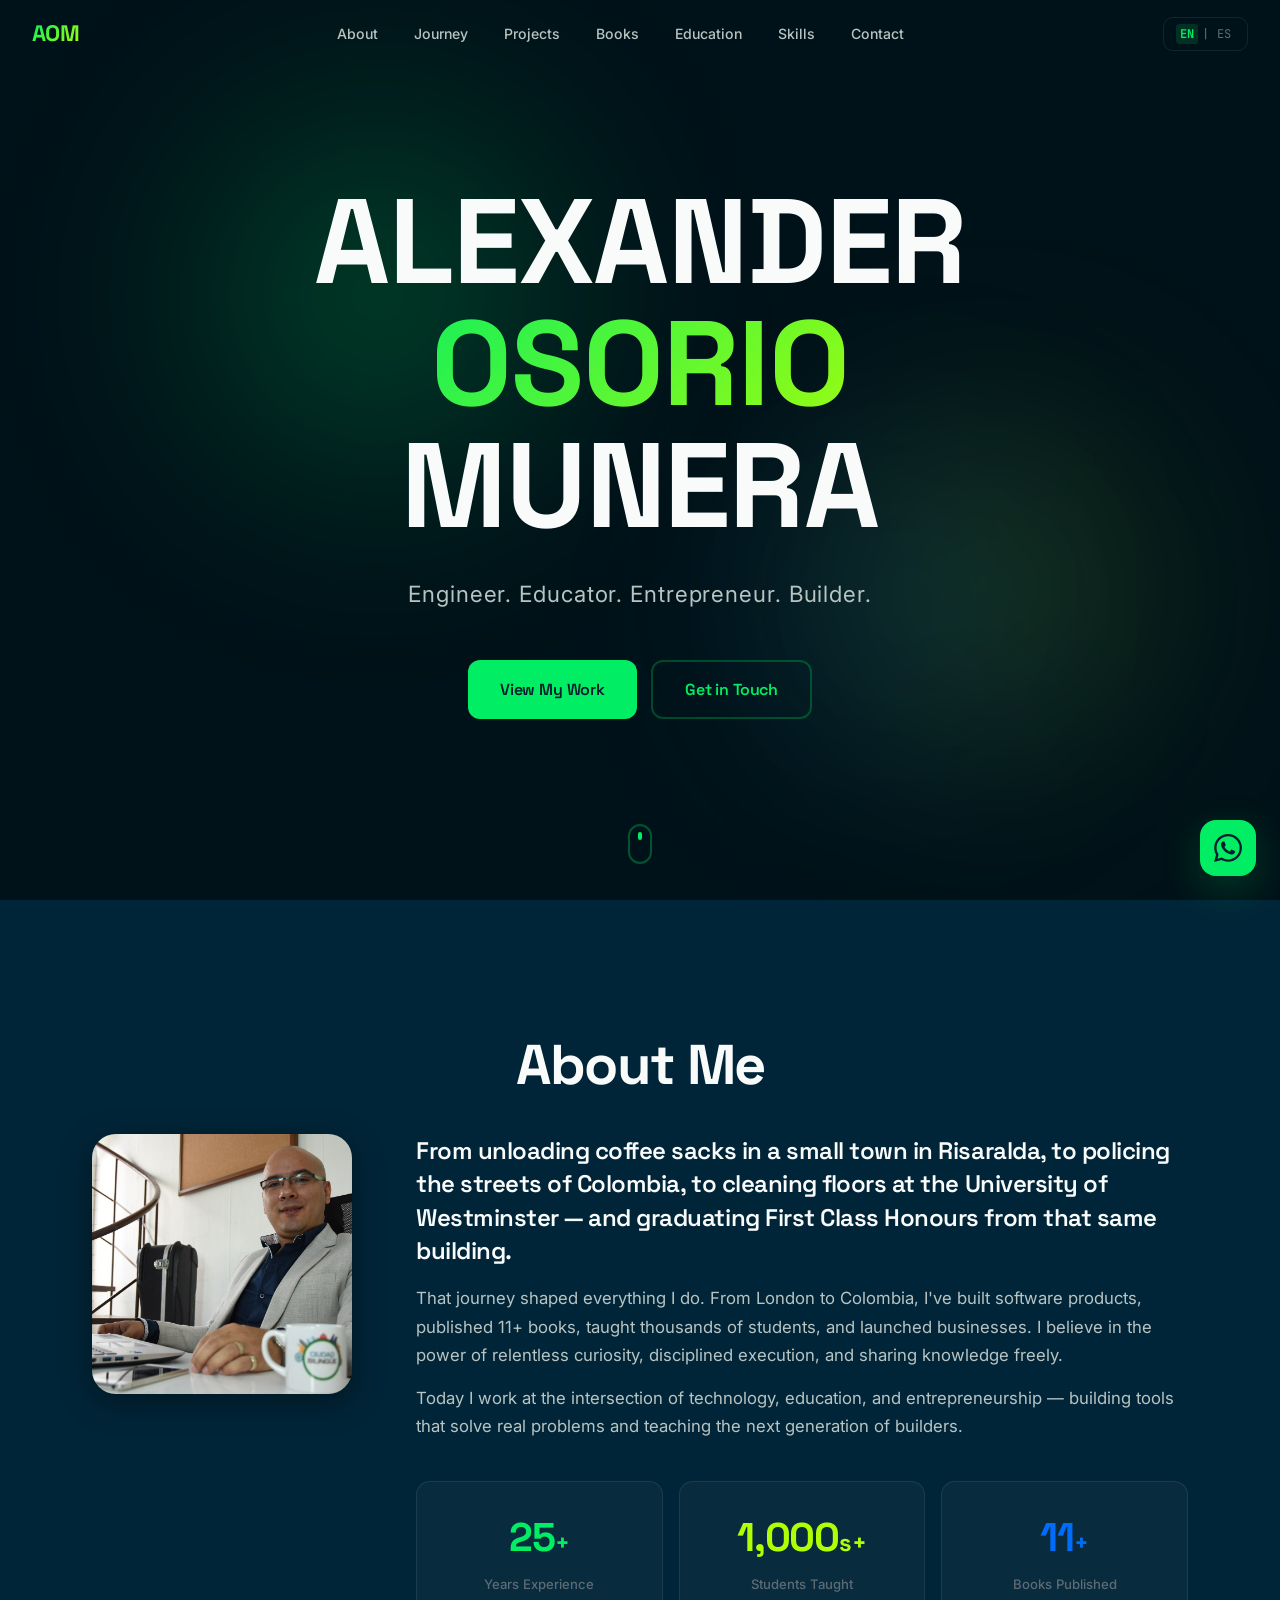
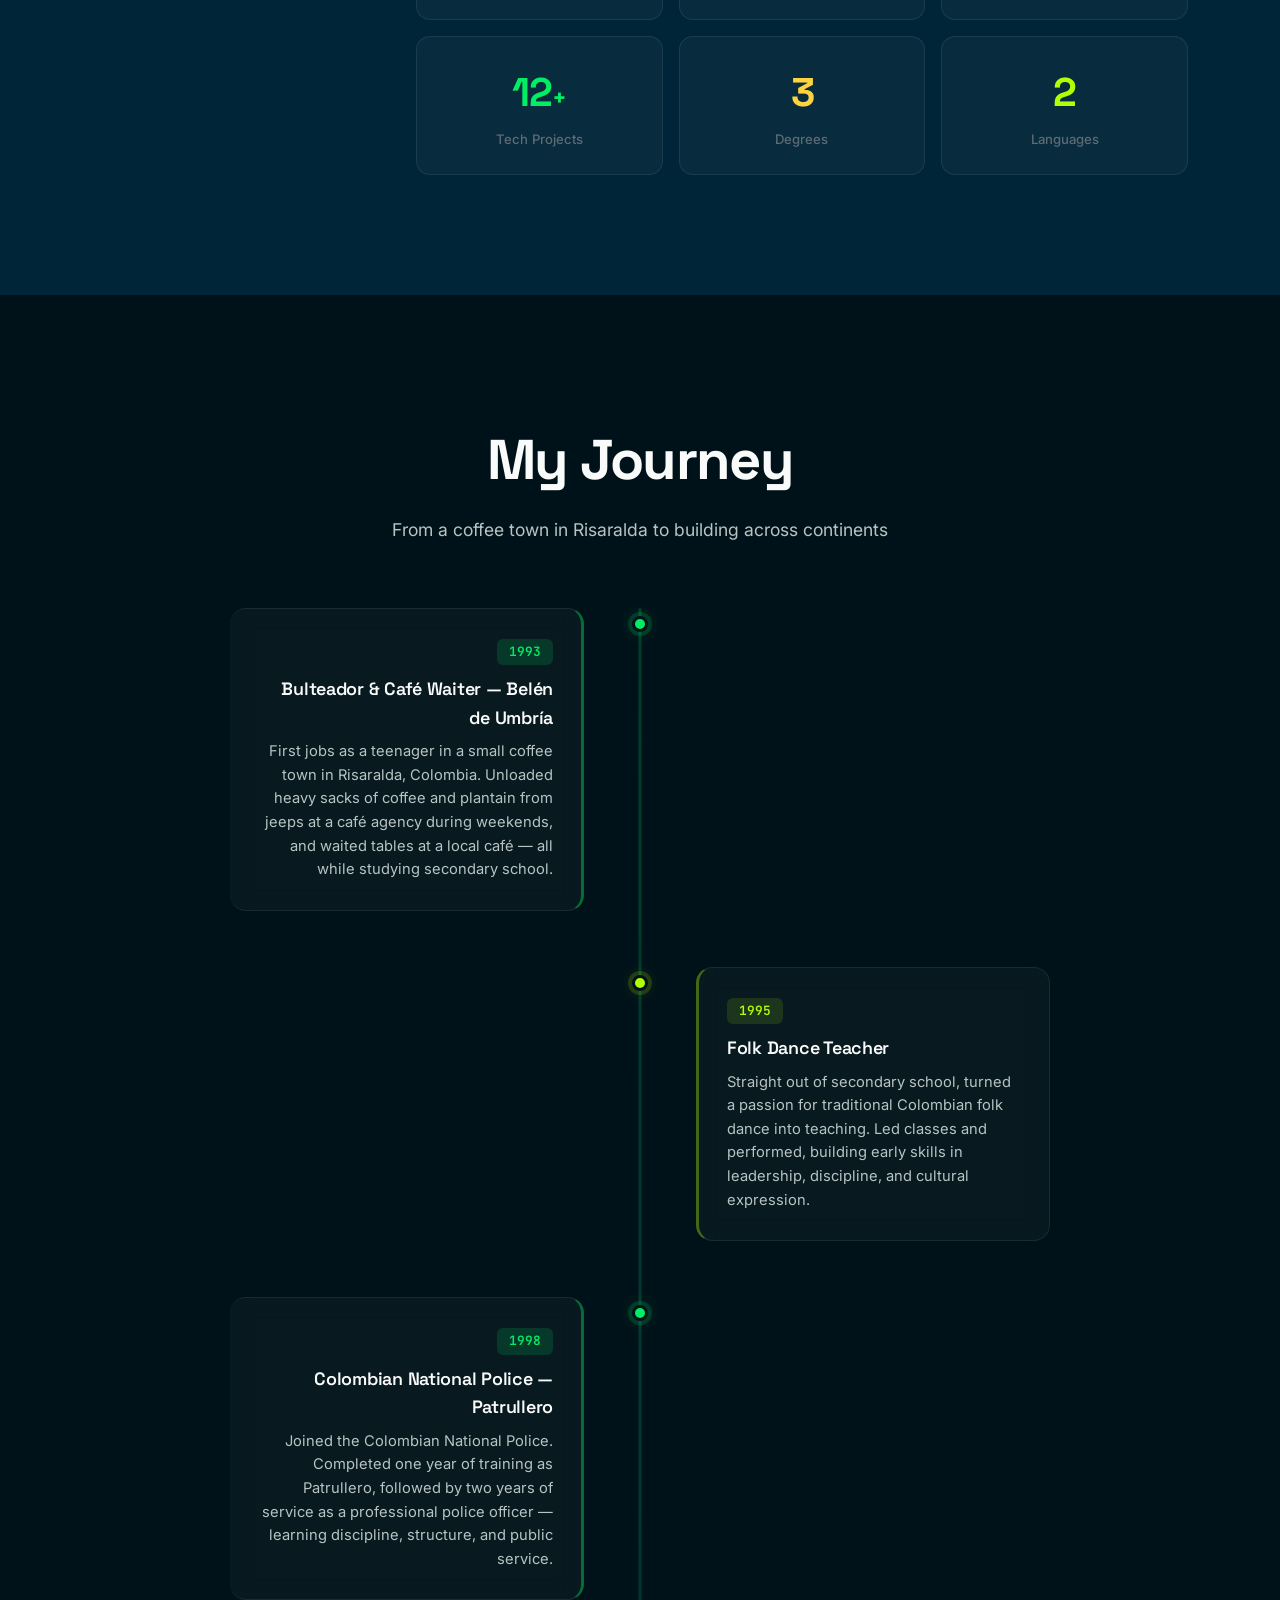
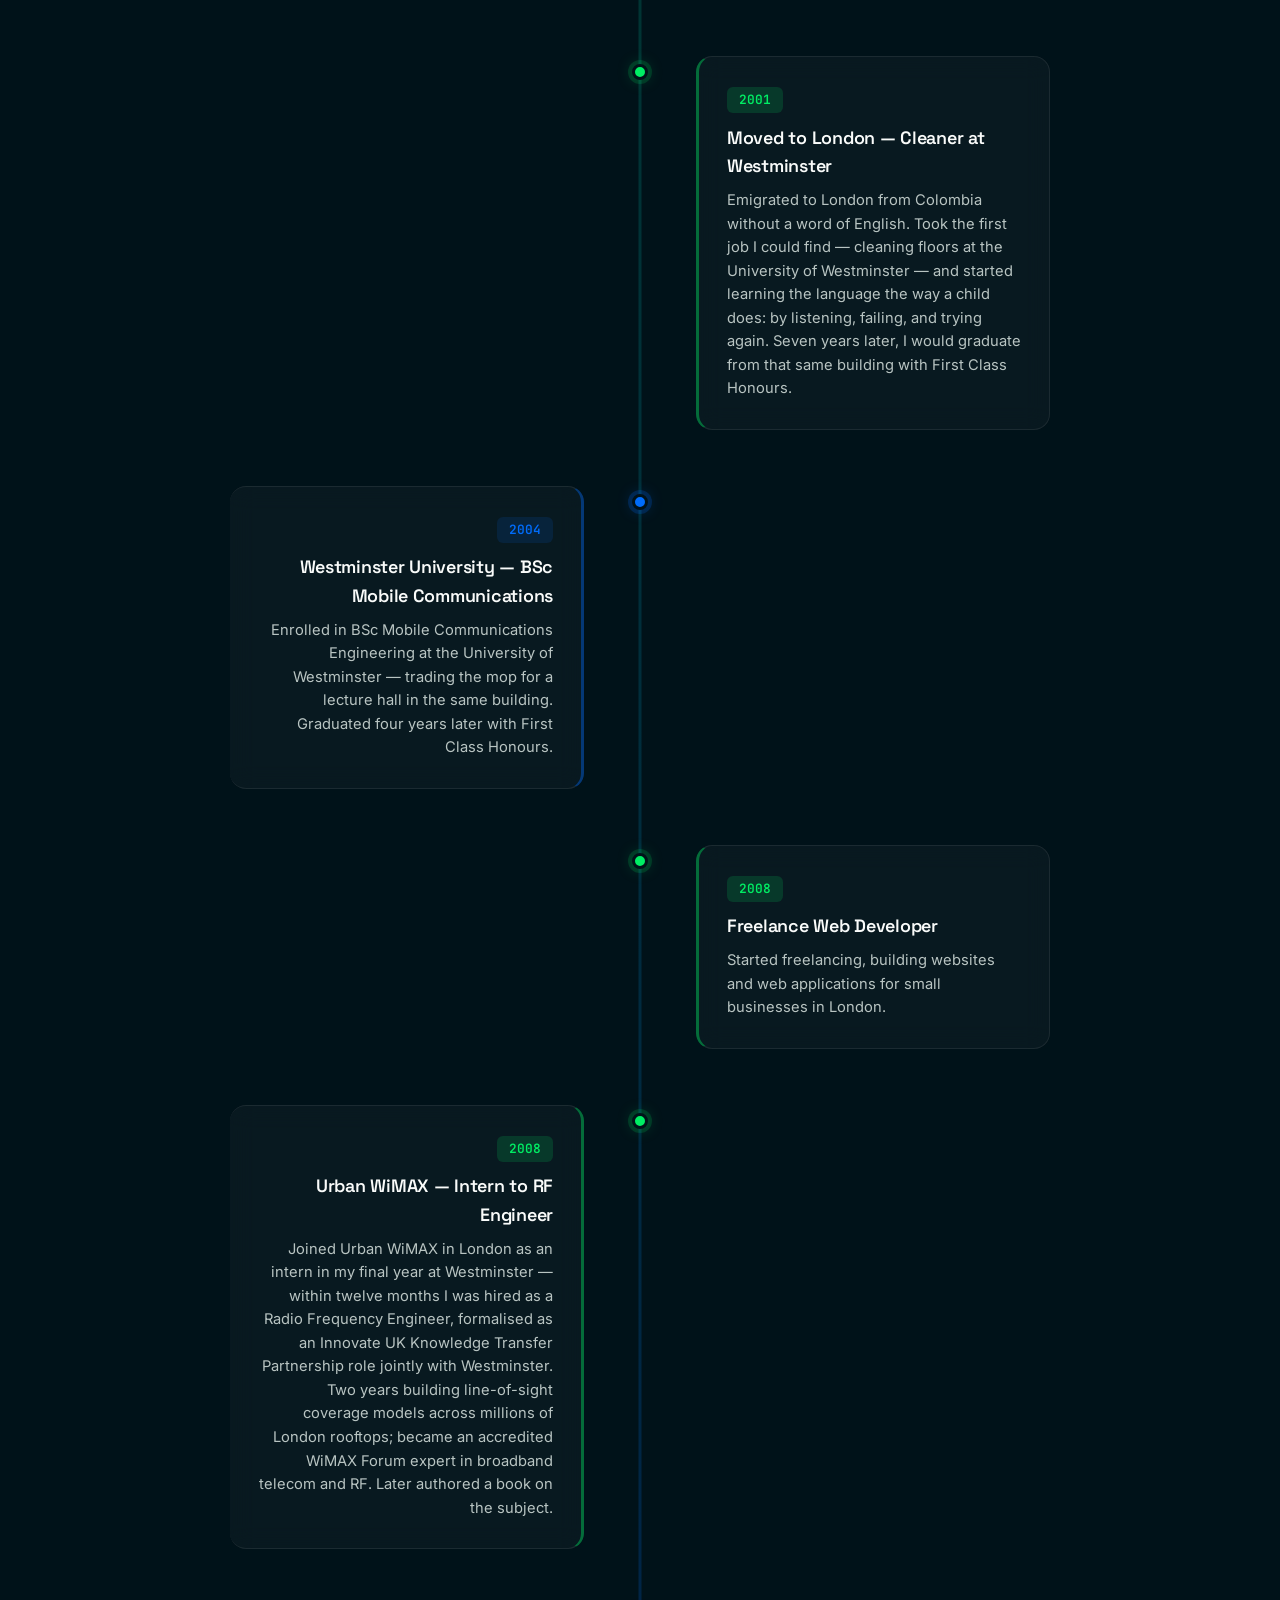
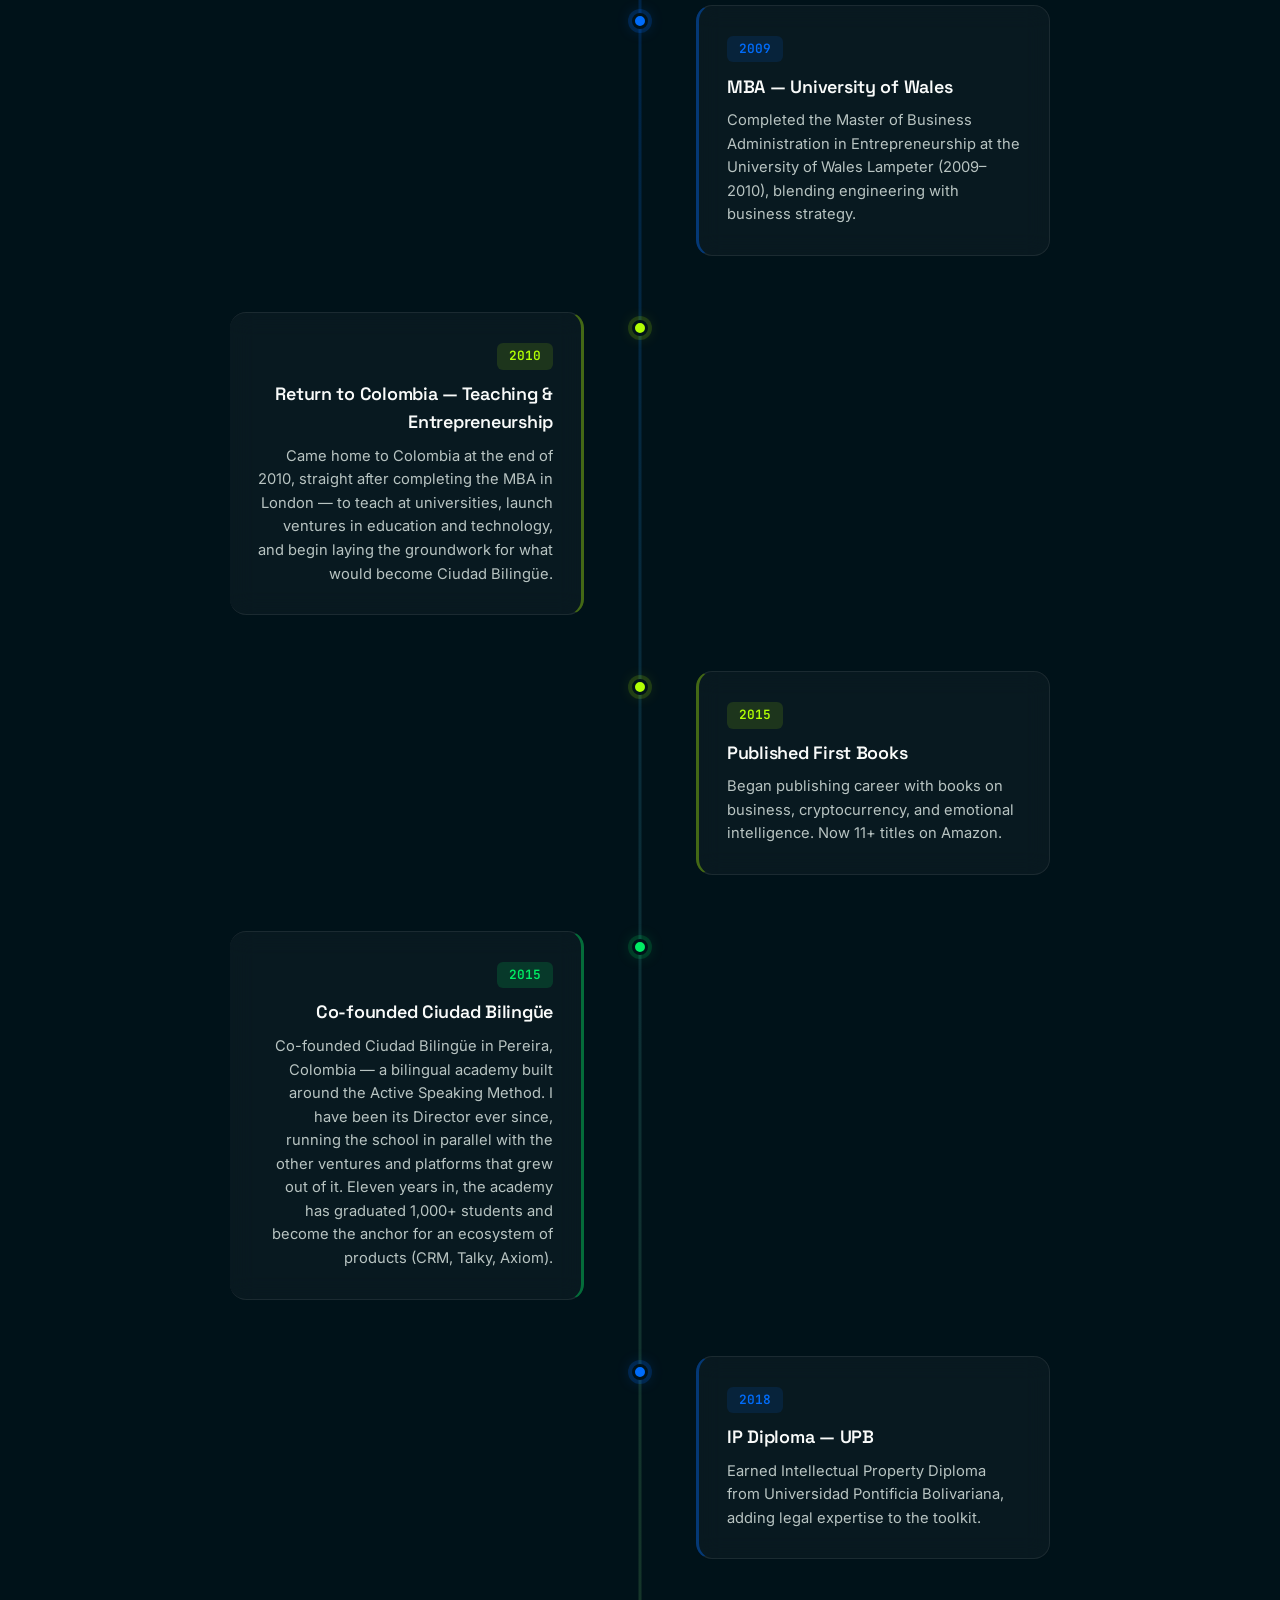
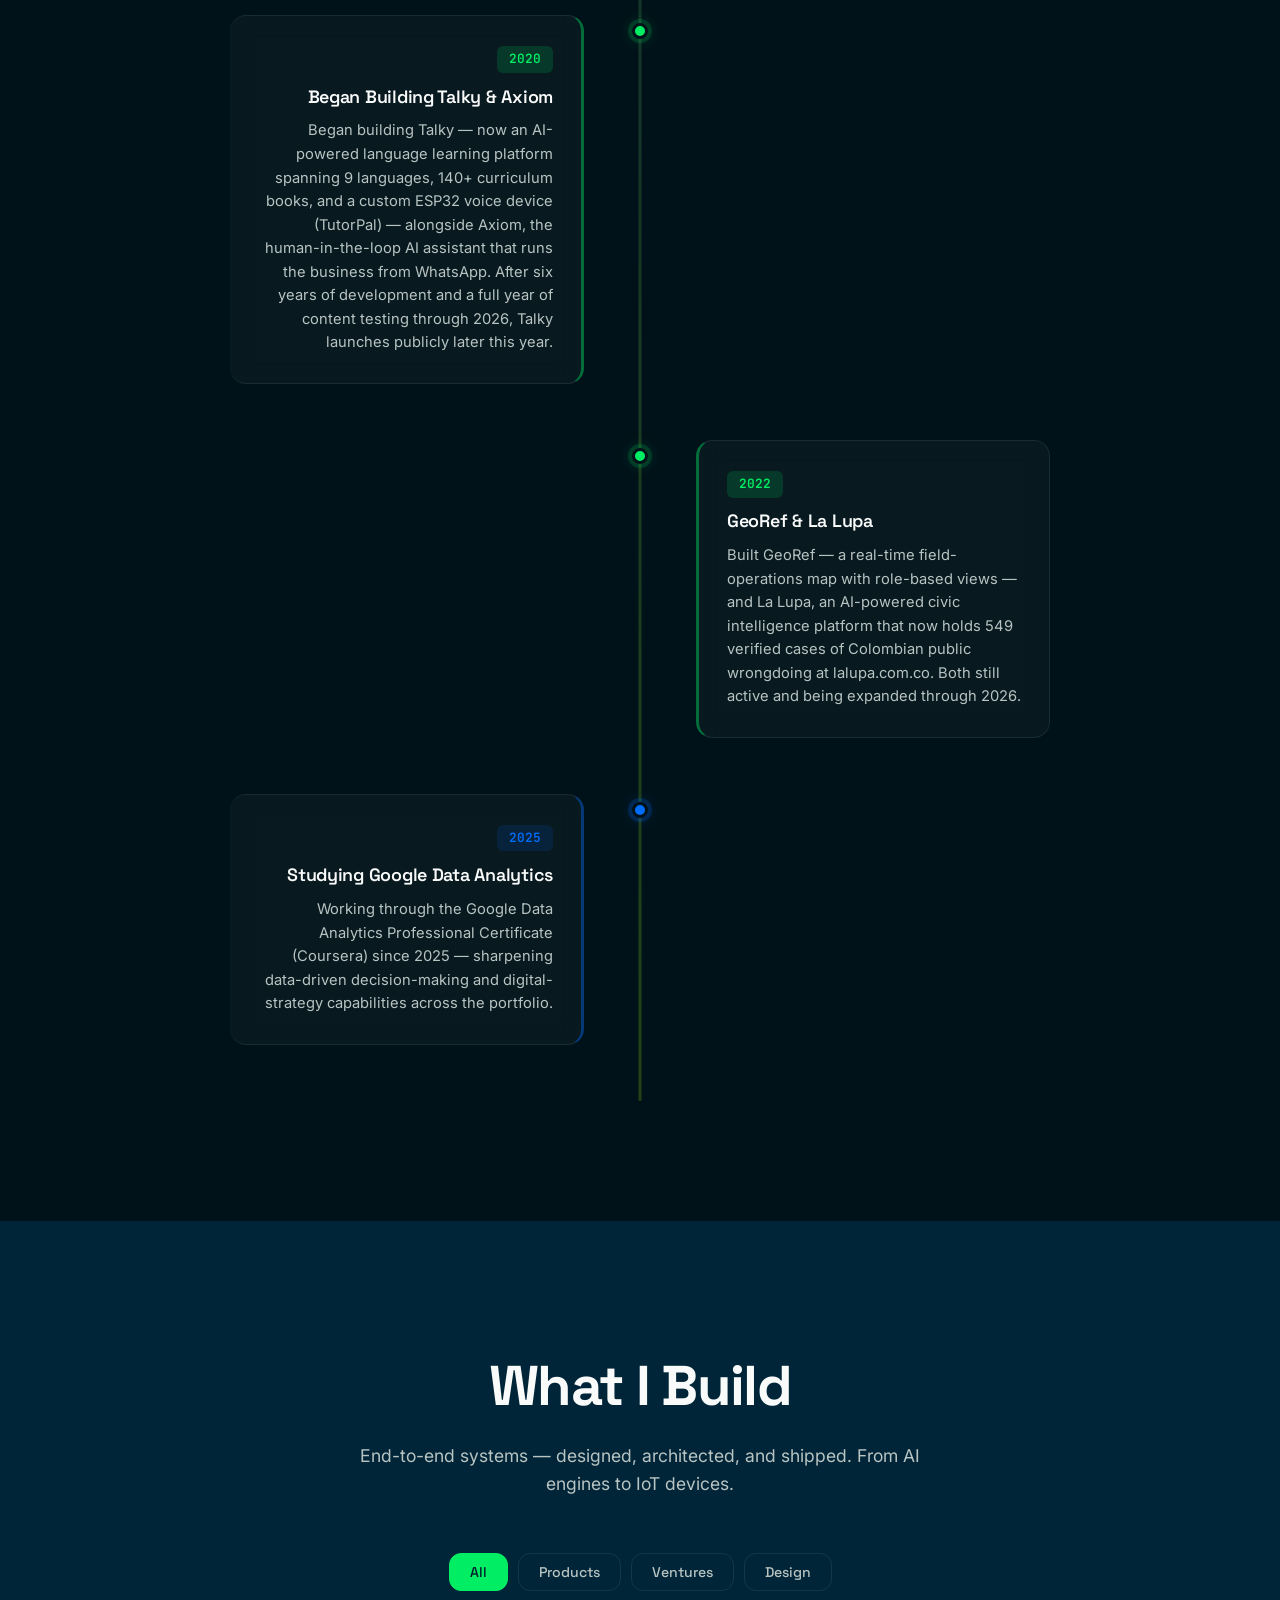
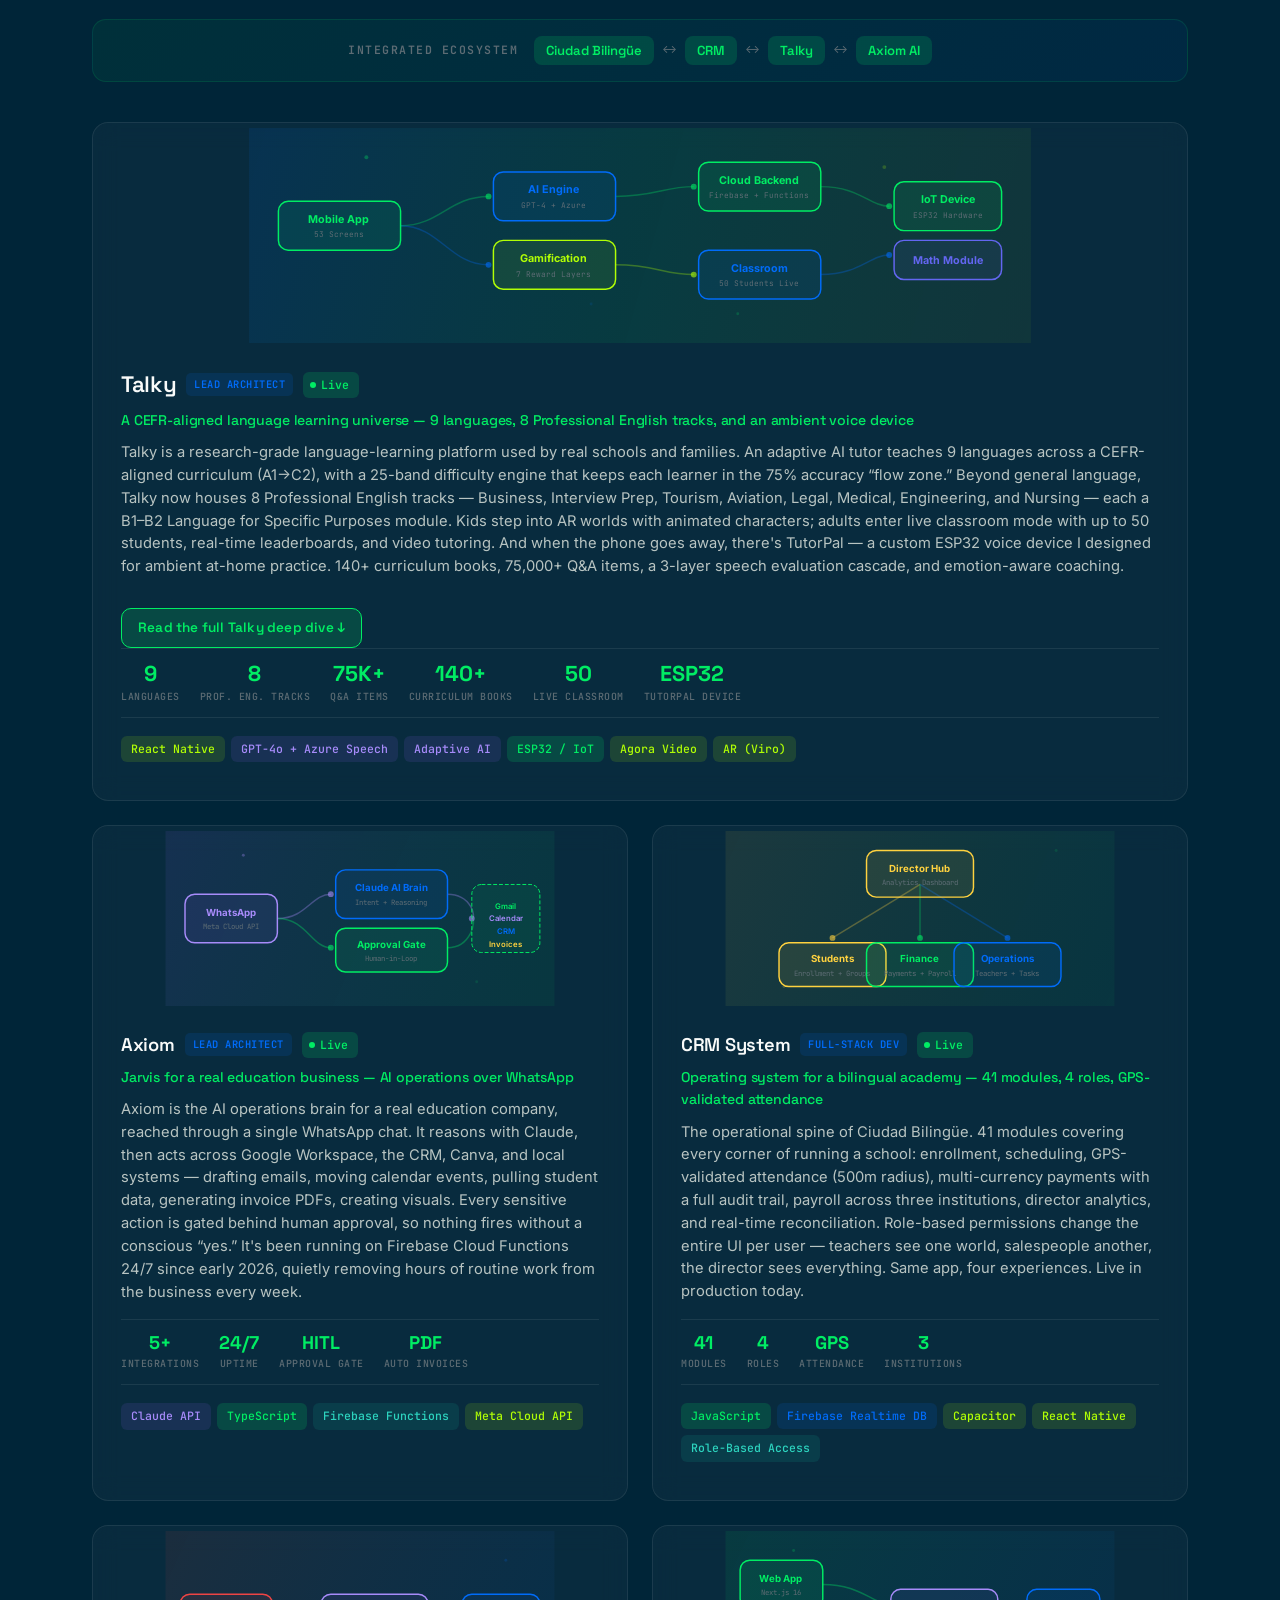
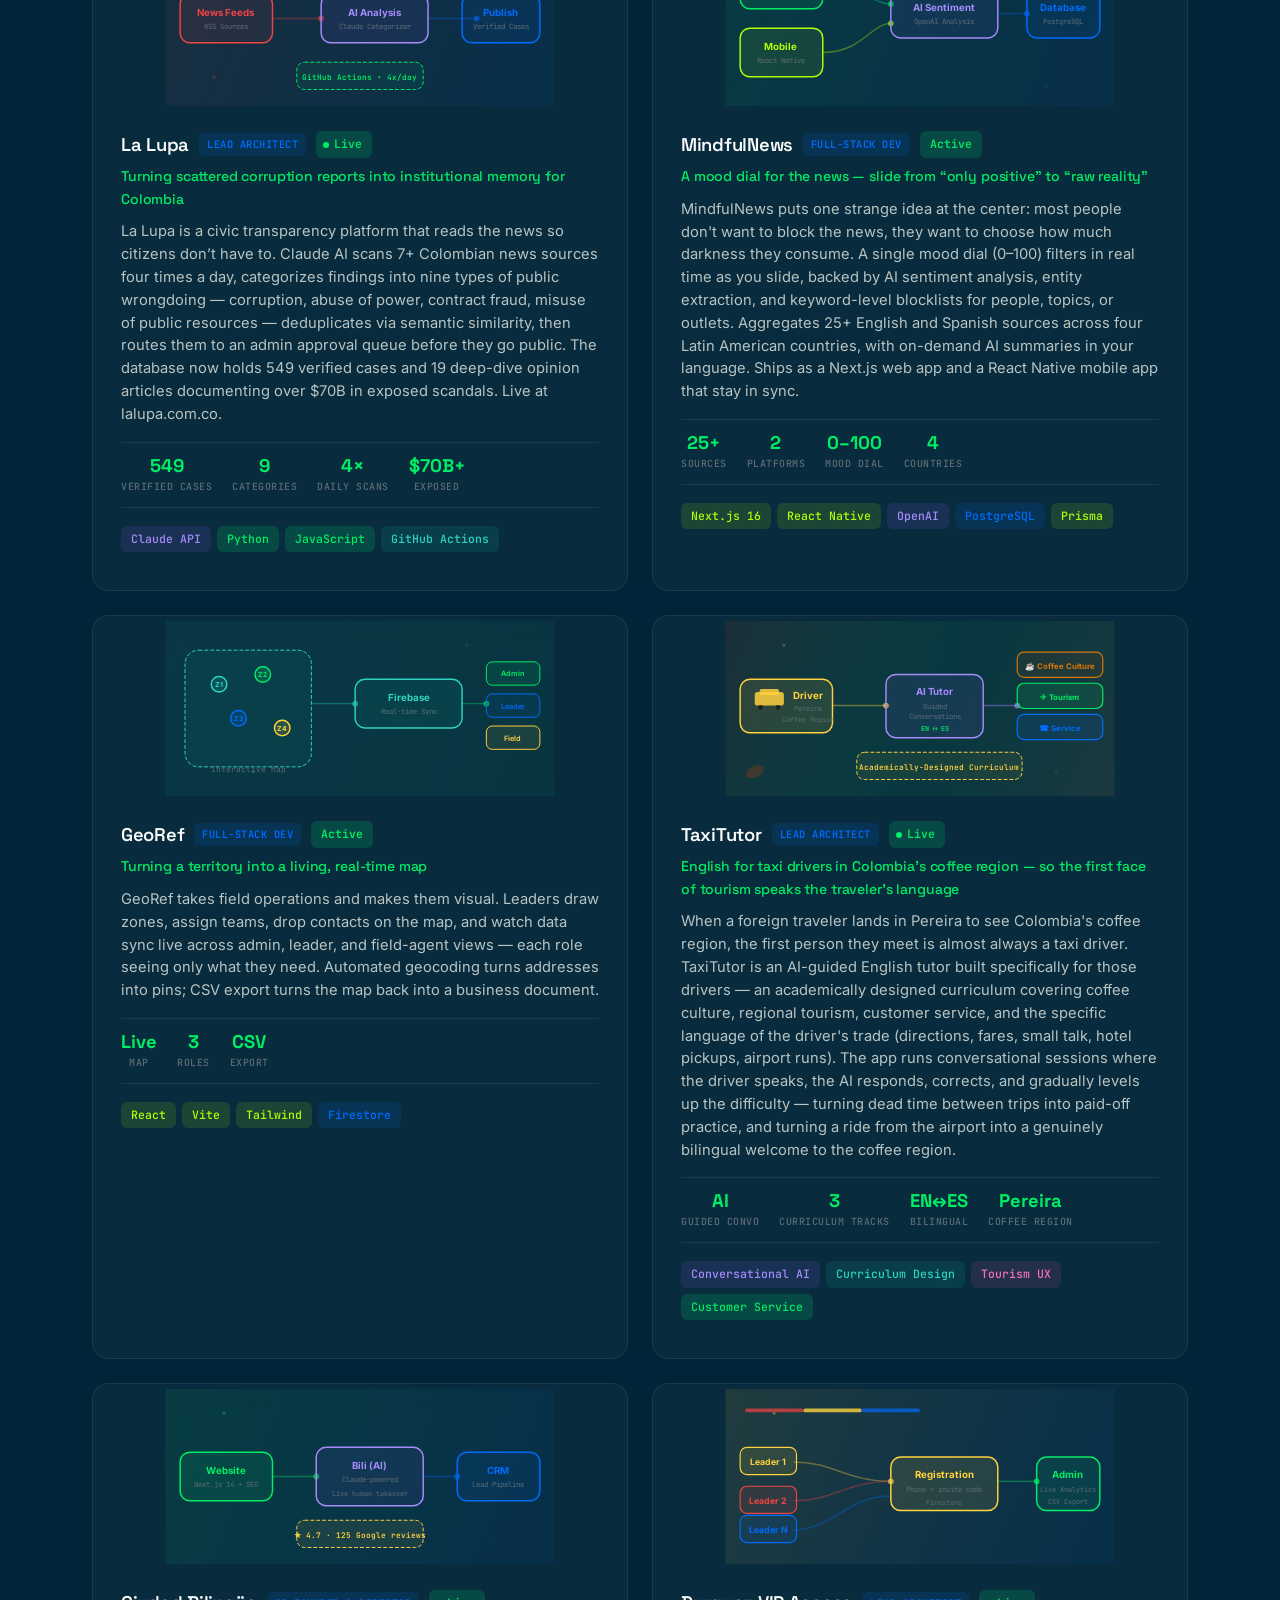
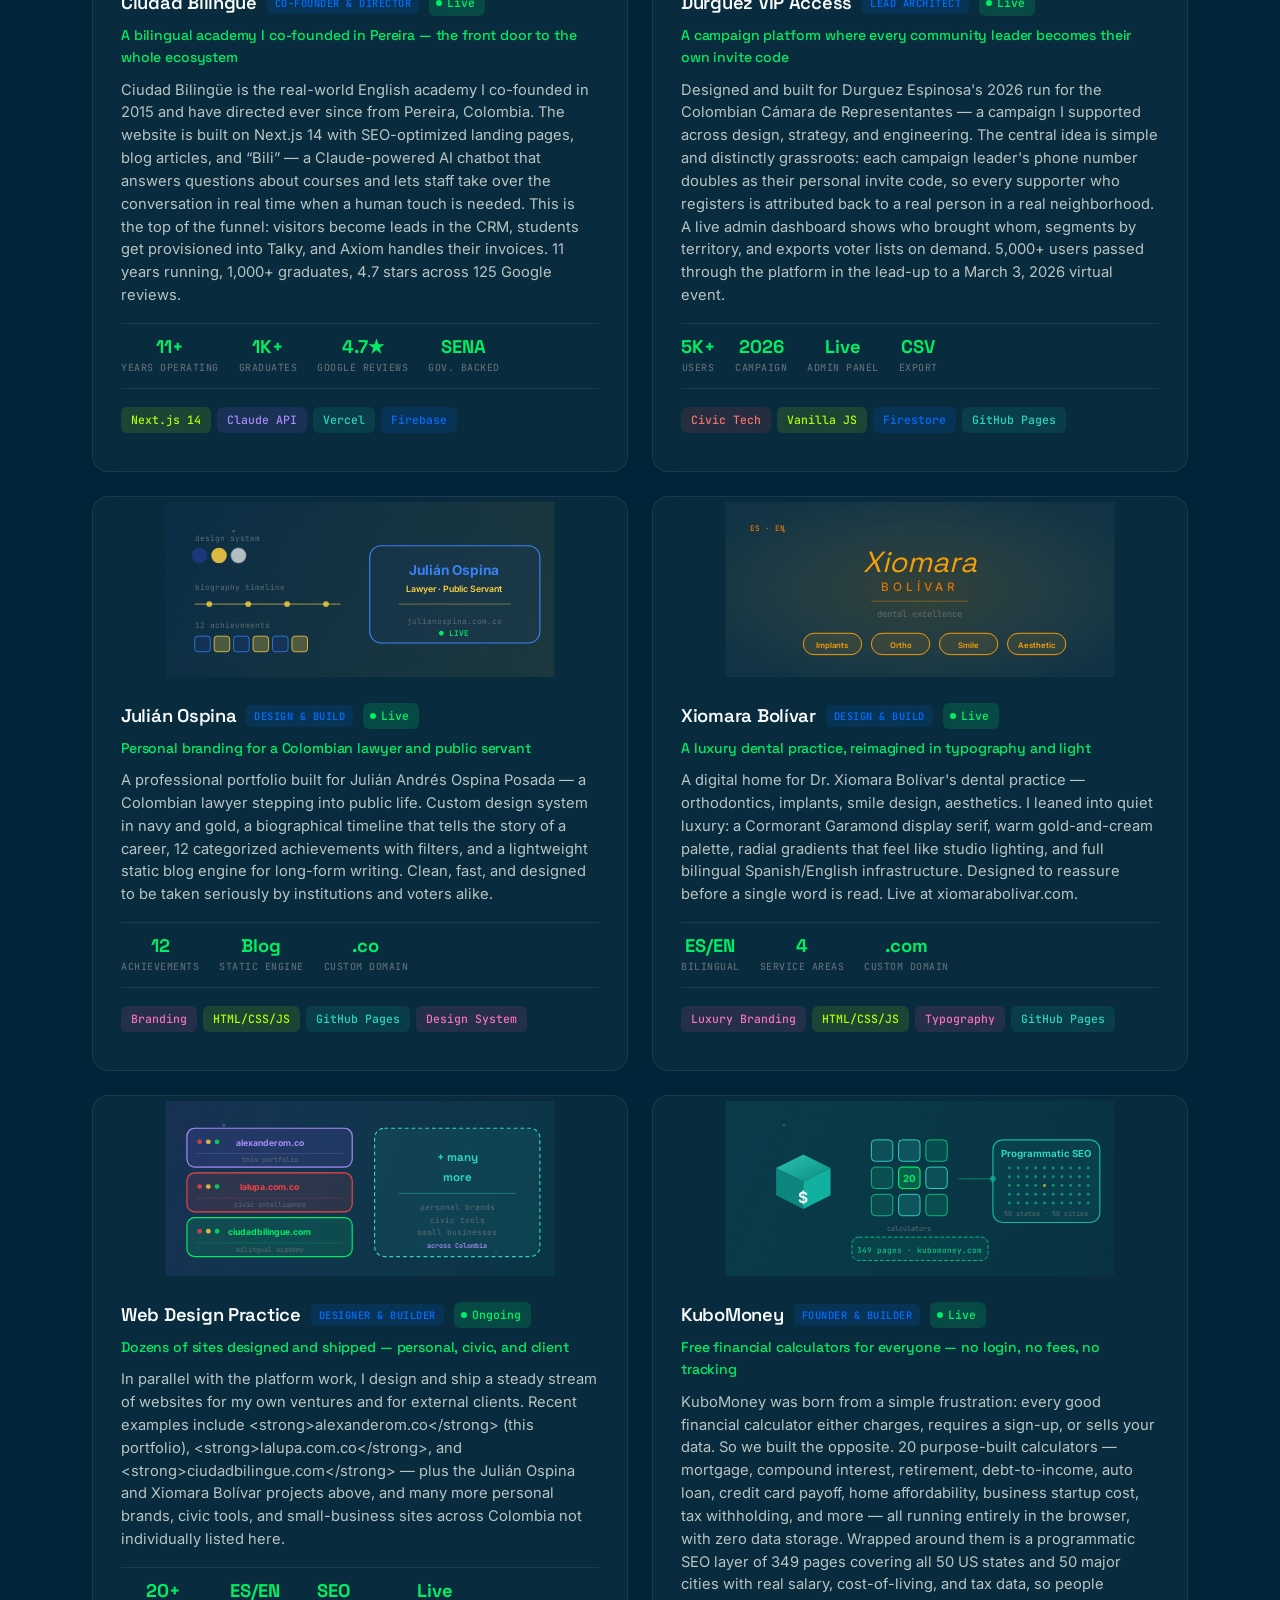
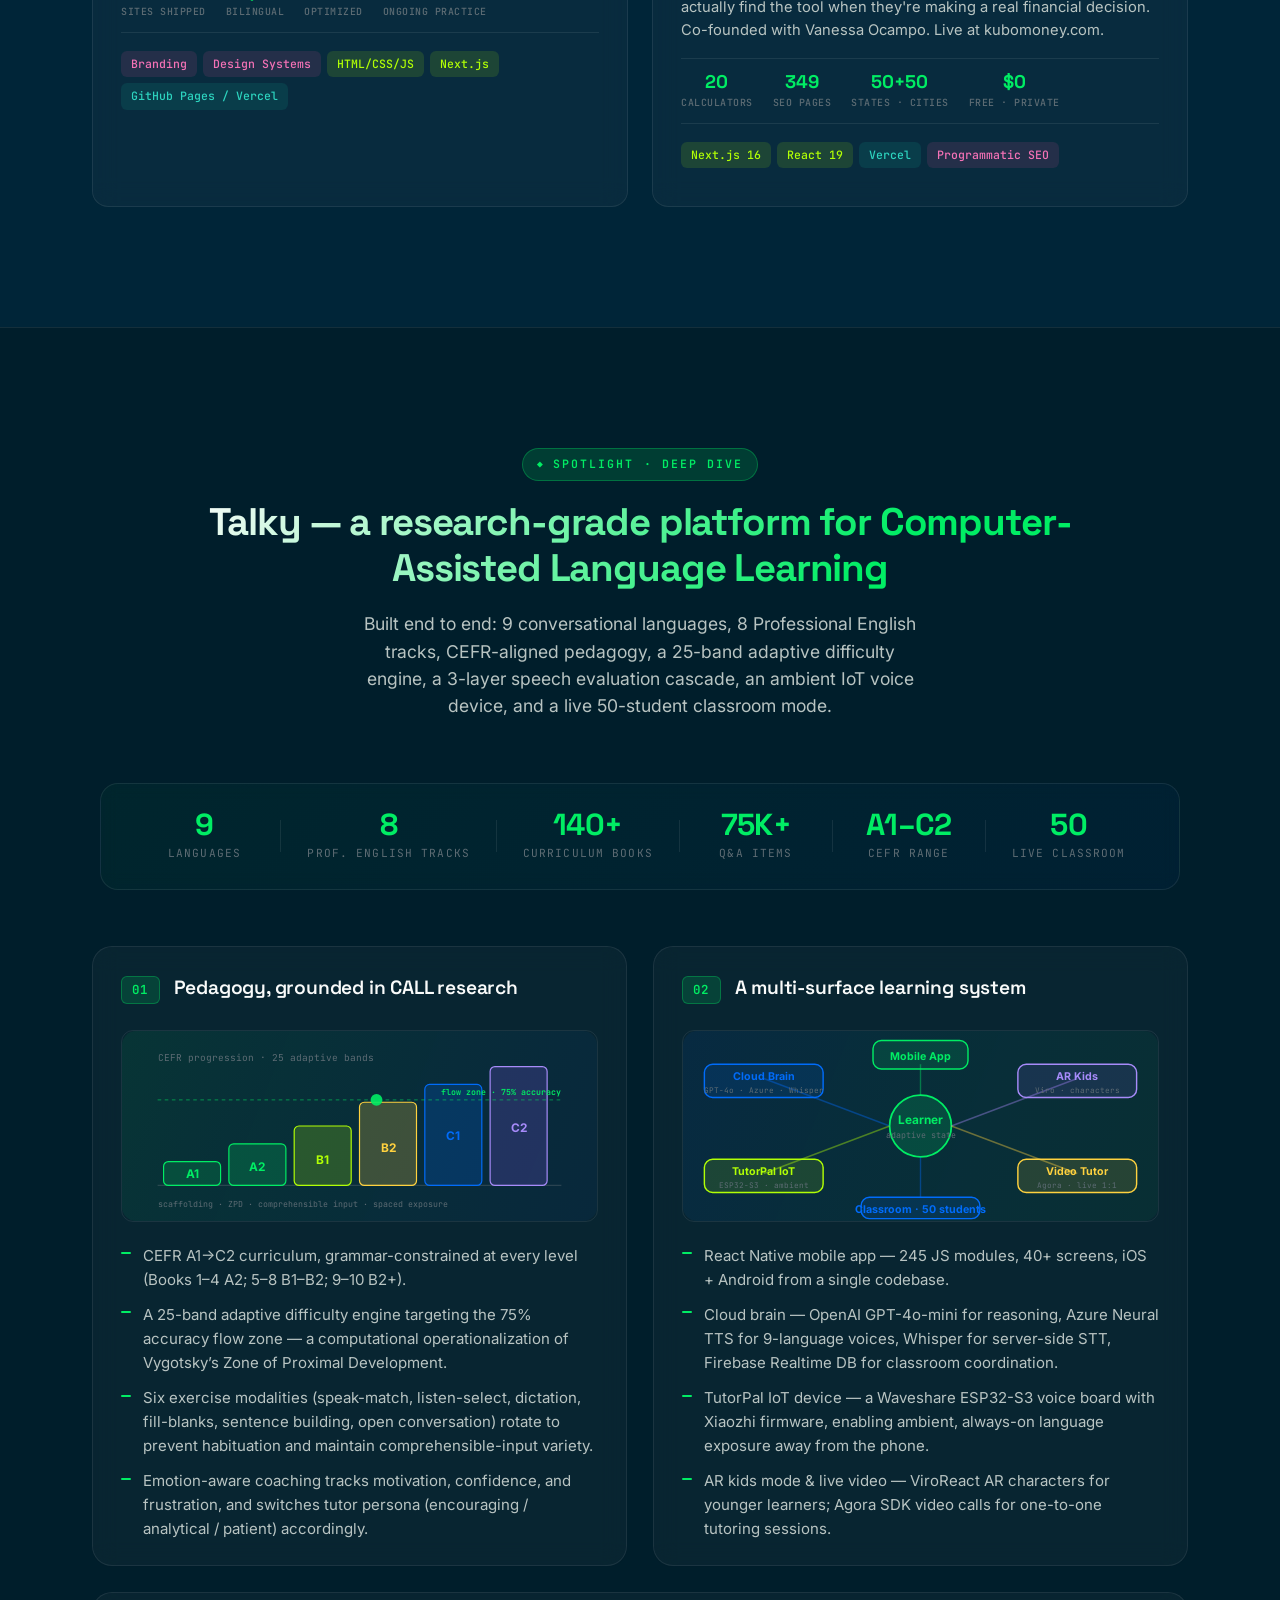
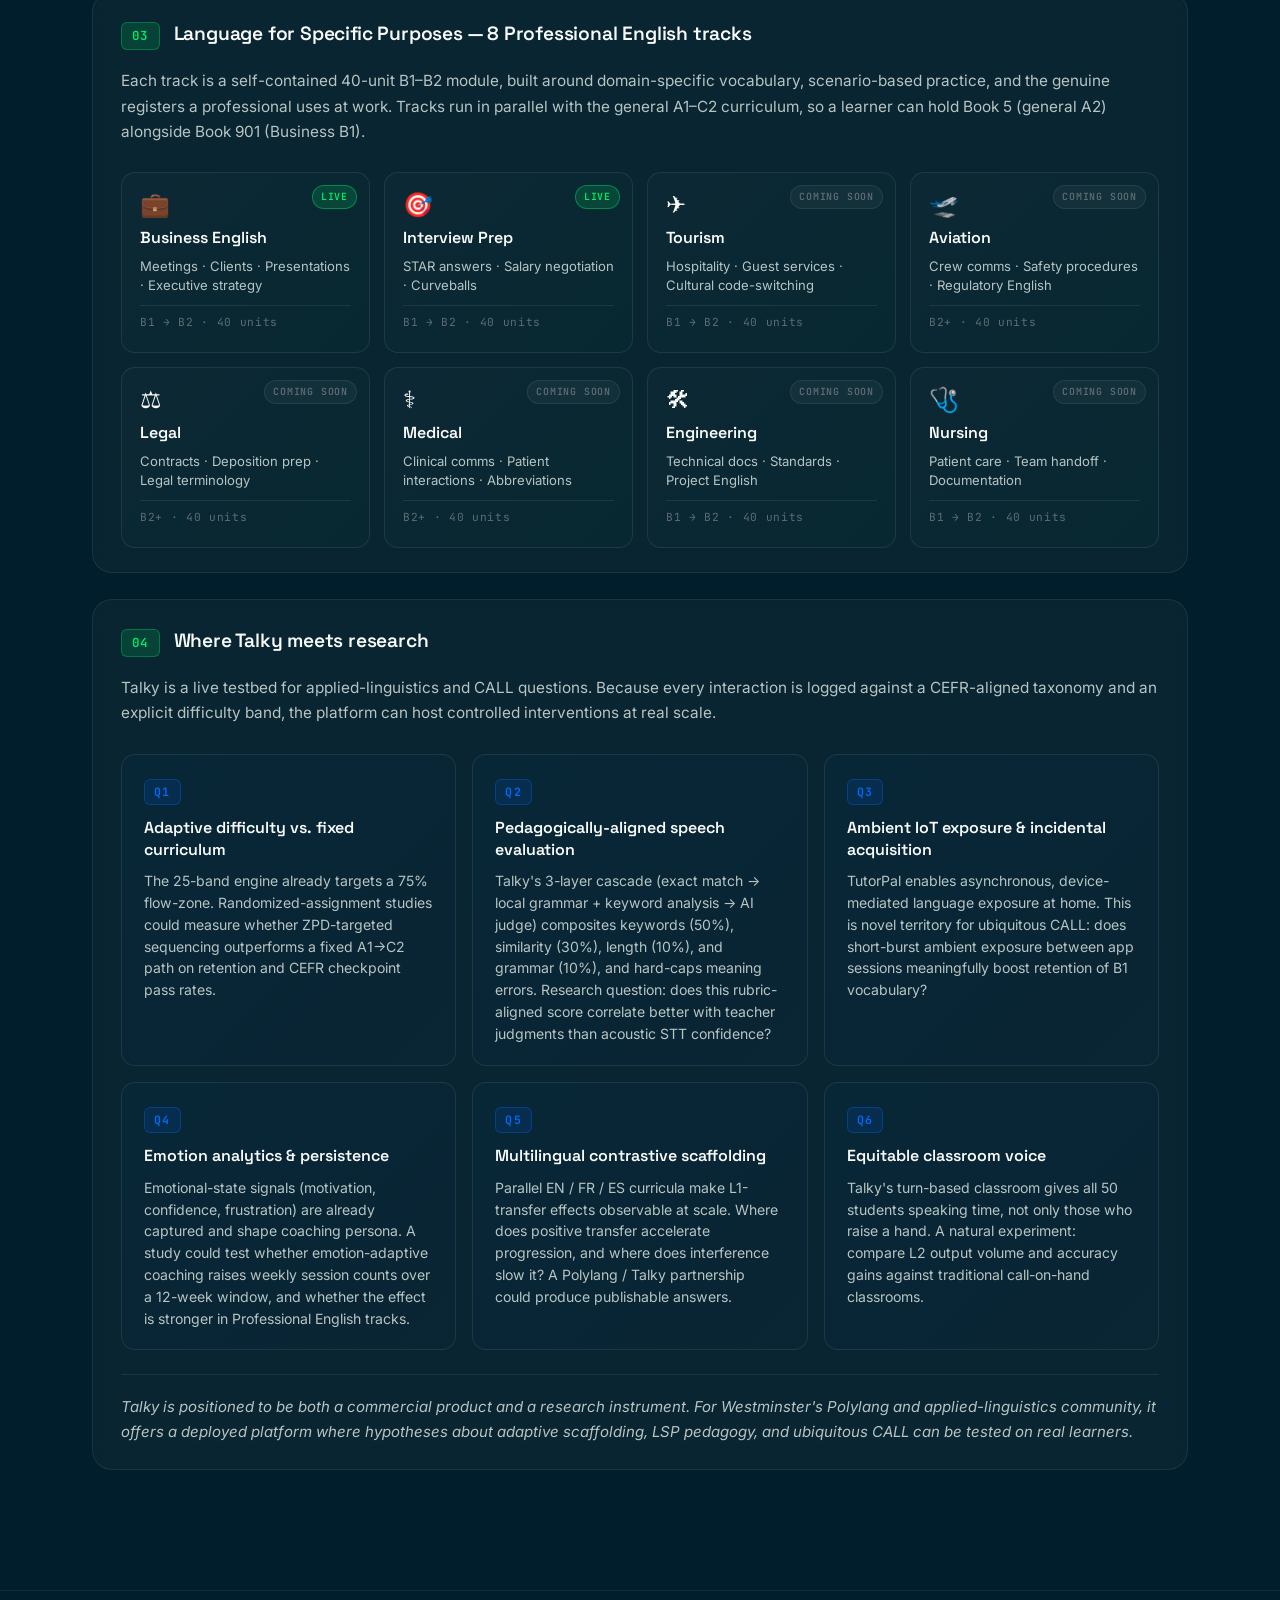
==== commit 06a16757: "Correct London move: 2001 (not 2004) -- makes the grind a 7-year arc Three years cleaning floors + l" ====
--- a/index.html
+++ b/index.html
@@ -218,9 +218,9 @@
         <div class="timeline__item timeline__item--work anim-fade-up">
           <div class="timeline__dot"></div>
           <div class="timeline__card glass-card">
-            <span class="timeline__year">2004</span>
+            <span class="timeline__year">2001</span>
             <h3 class="timeline__heading" data-i18n="timeline.2004.title">Moved to London — Cleaner at Westminster</h3>
-            <p class="timeline__text" data-i18n="timeline.2004.text">Emigrated to London from Colombia without a word of English. Took the first job I could find — cleaning floors at the University of Westminster — and started learning the language the way a child does: by listening, failing, and trying again. Years later, I would graduate from that same building with First Class Honours.</p>
+            <p class="timeline__text" data-i18n="timeline.2004.text">Emigrated to London from Colombia without a word of English. Took the first job I could find — cleaning floors at the University of Westminster — and started learning the language the way a child does: by listening, failing, and trying again. Seven years later, I would graduate from that same building with First Class Honours.</p>
           </div>
         </div>
 
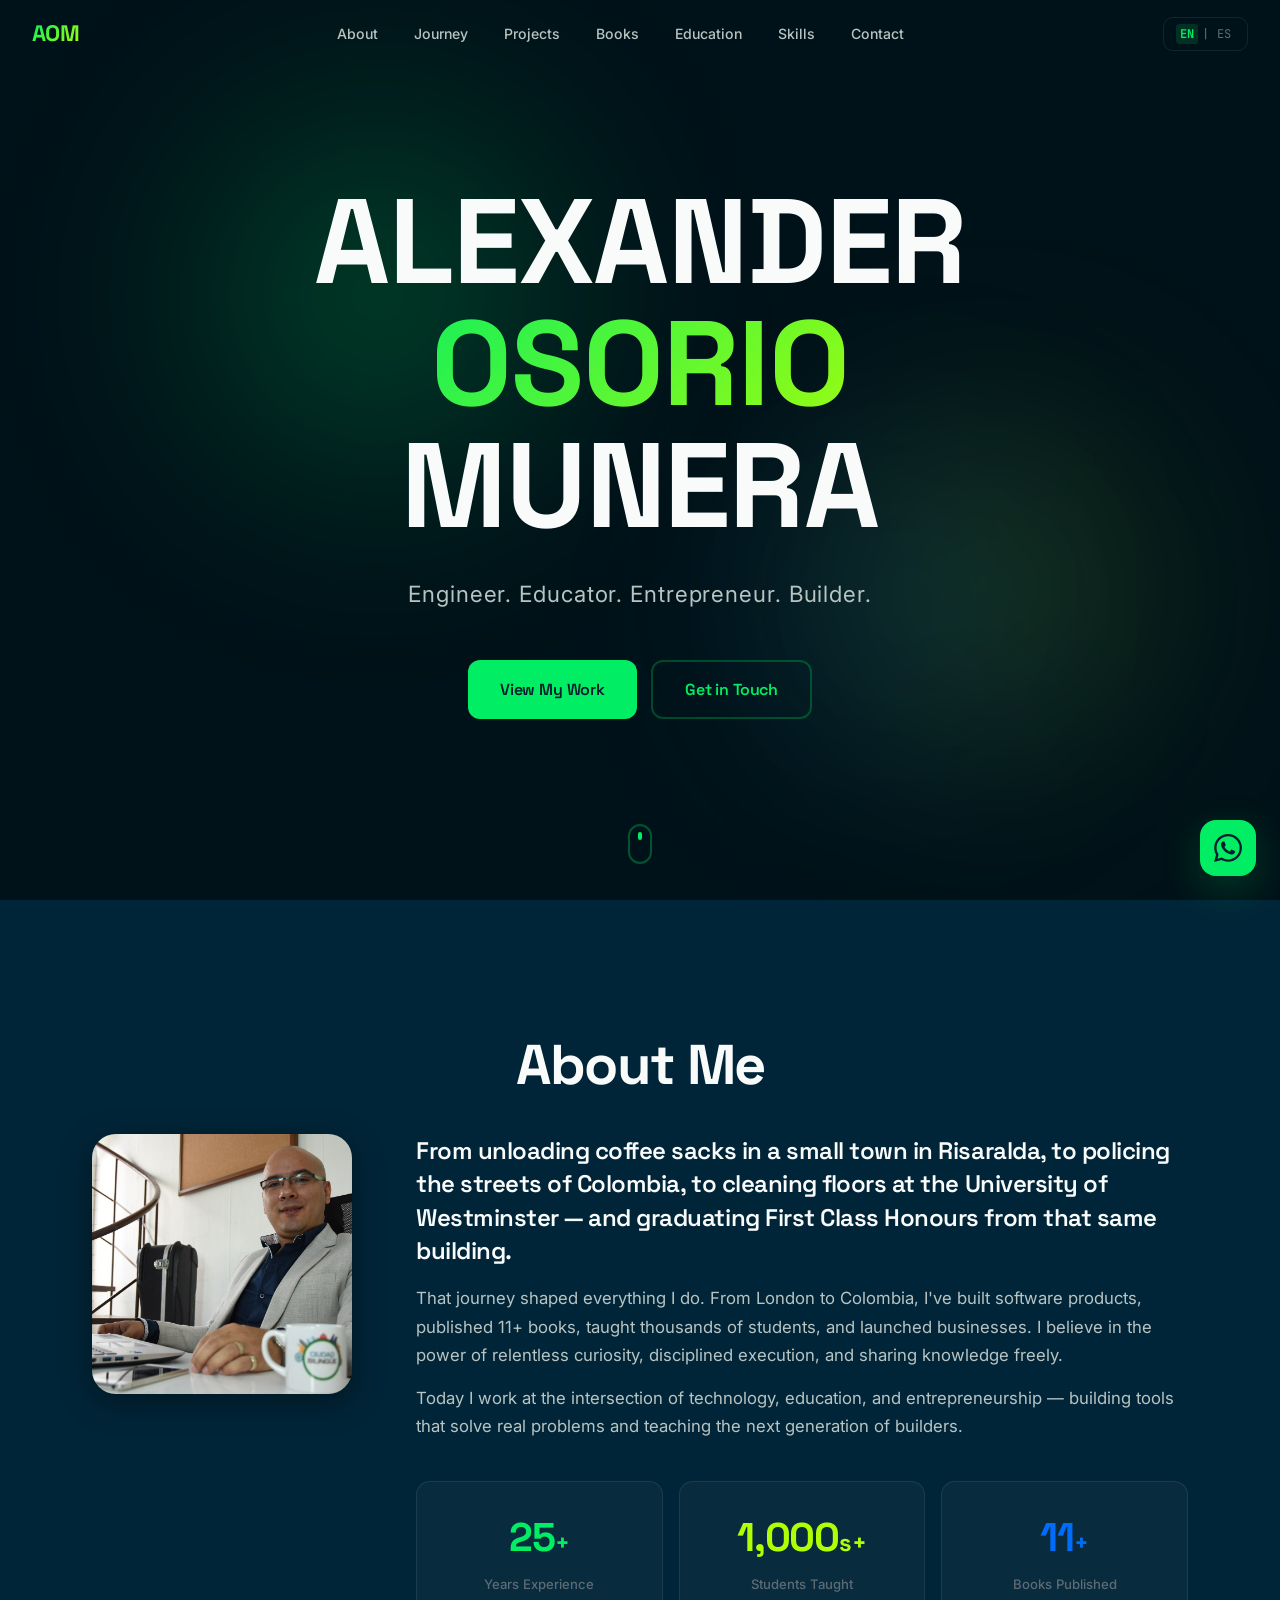
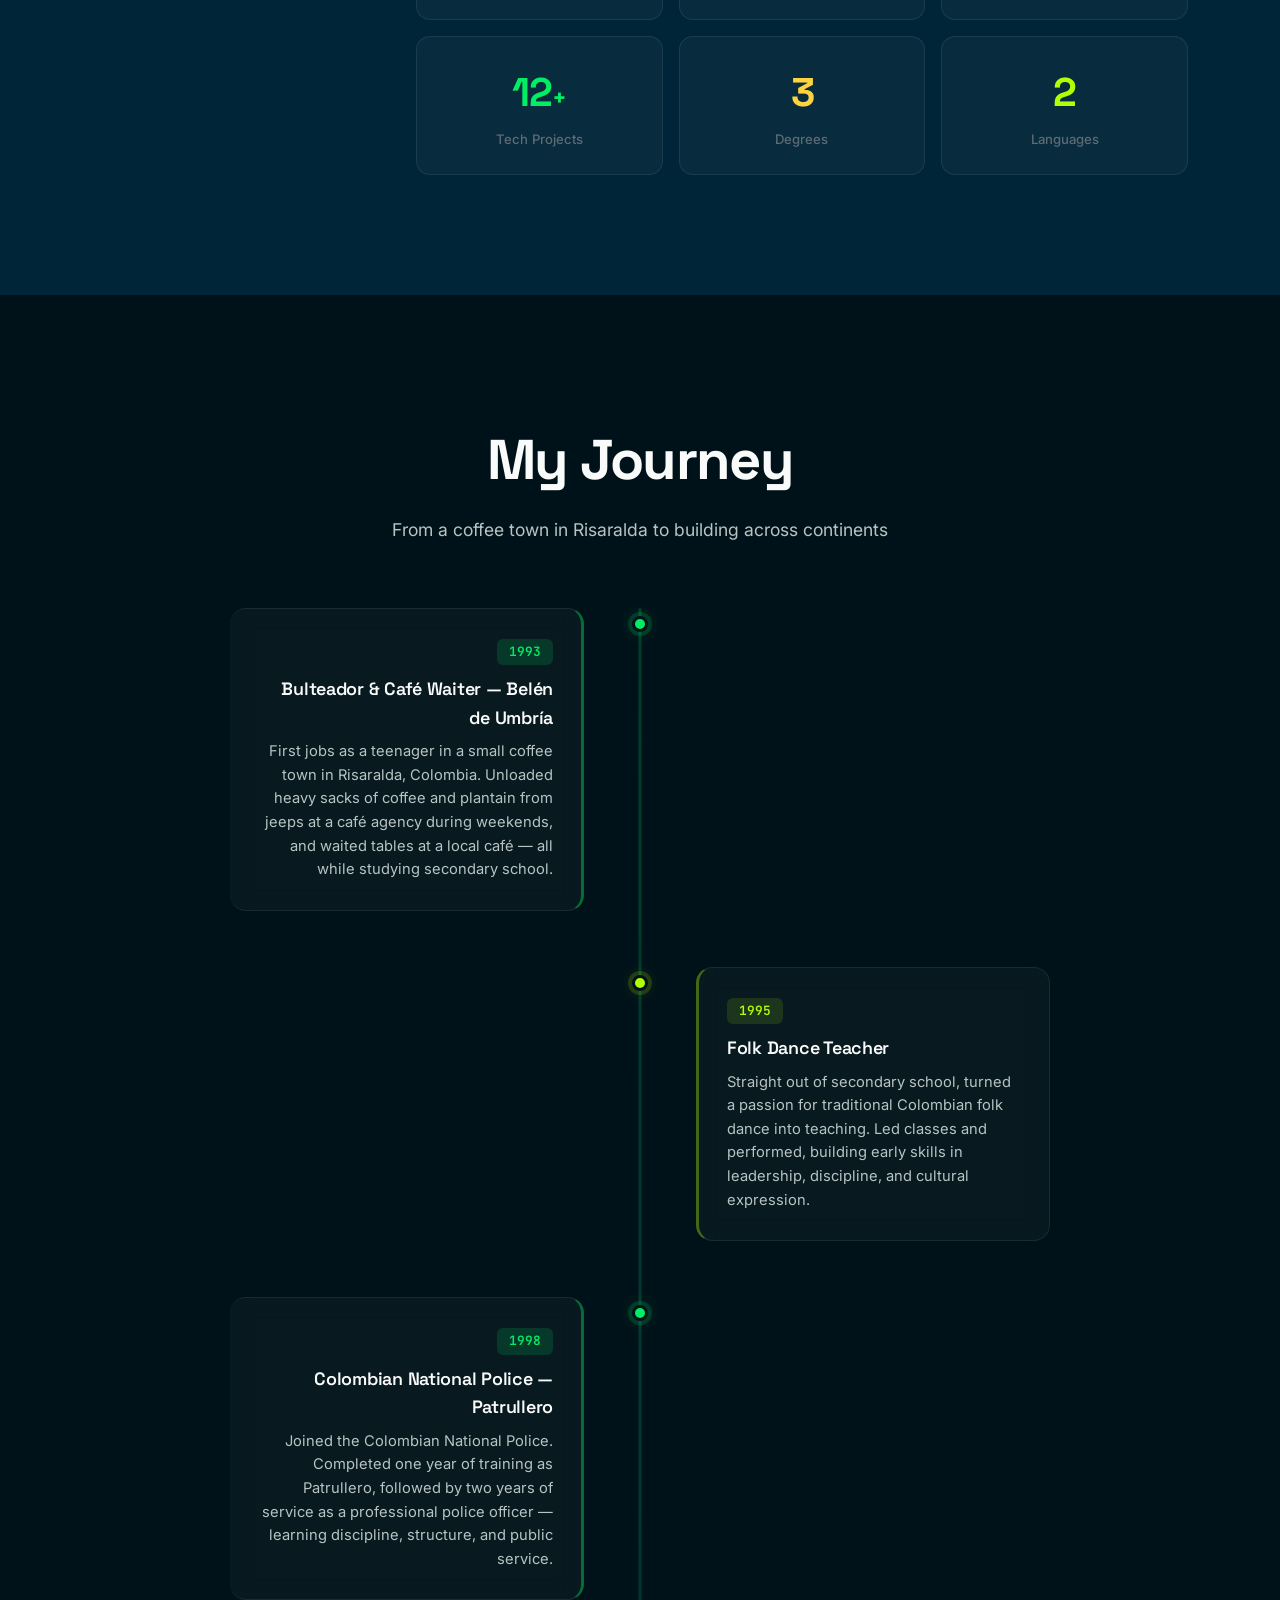
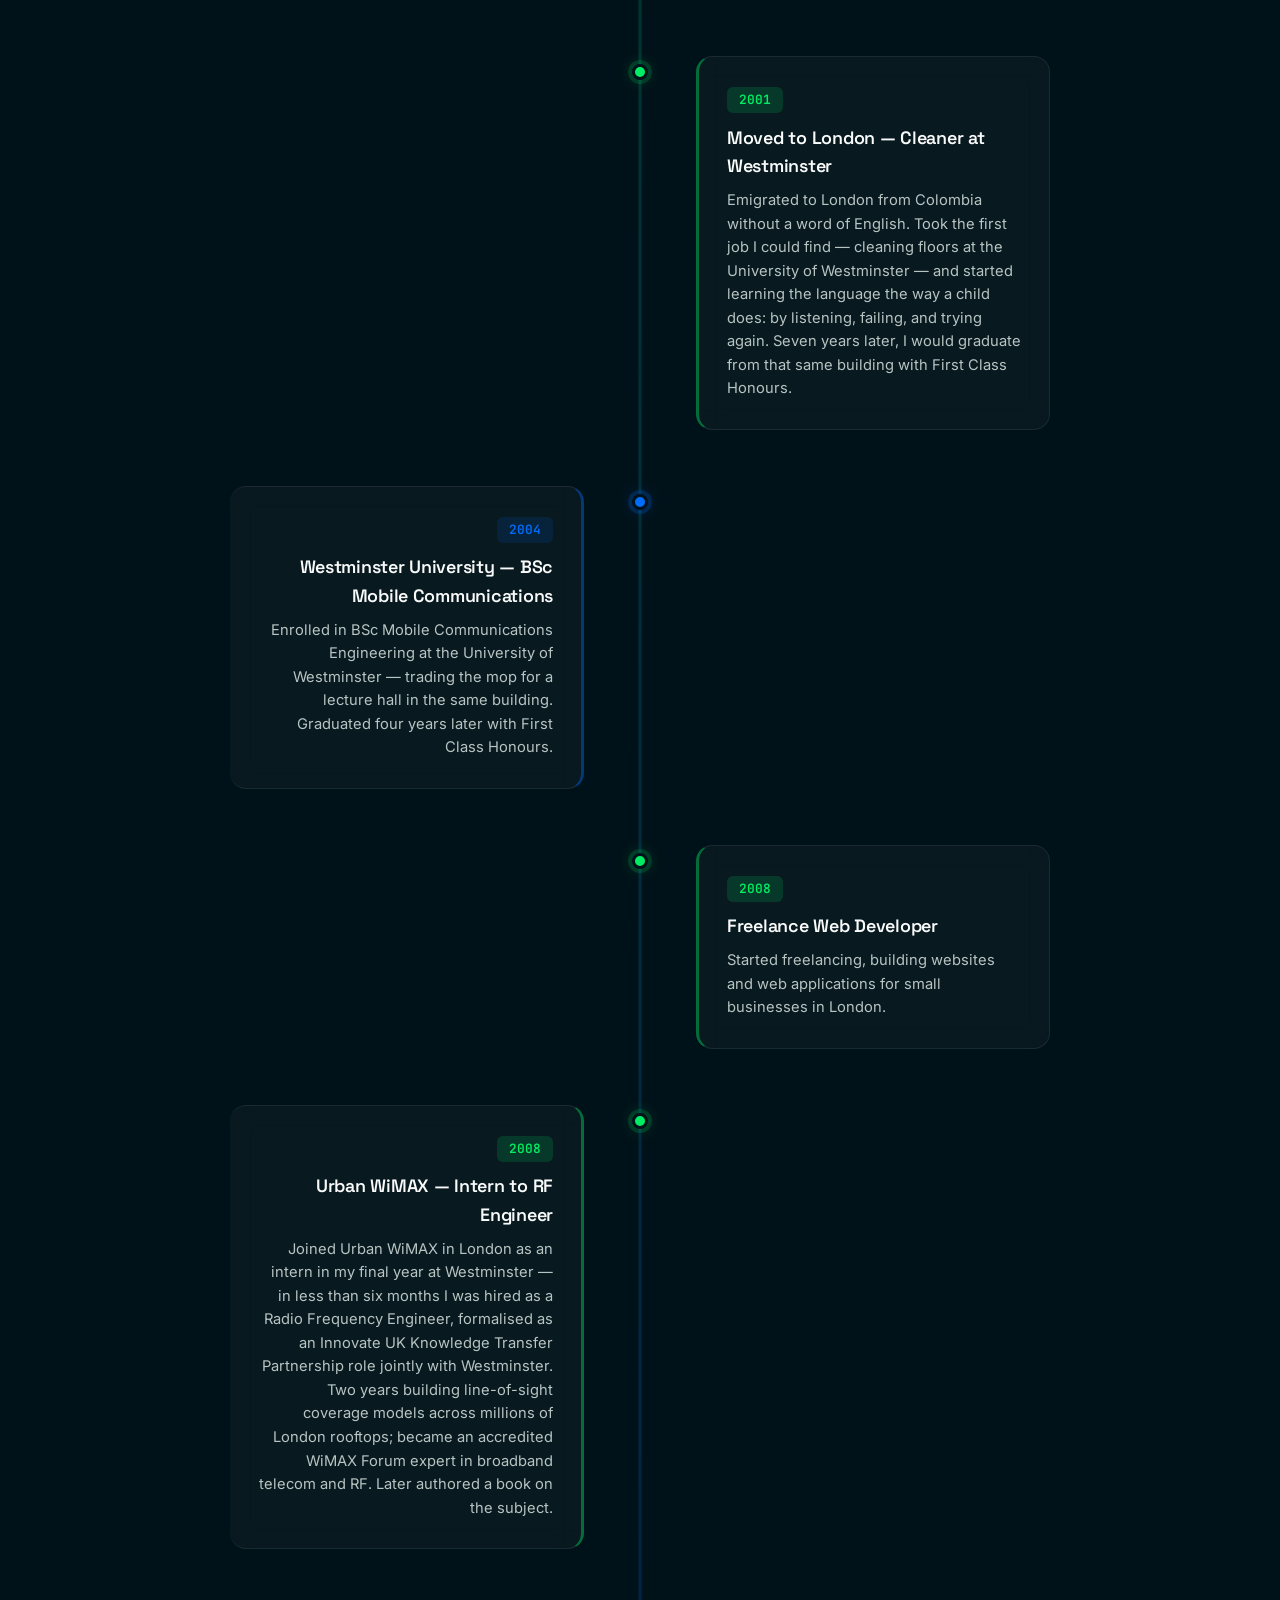
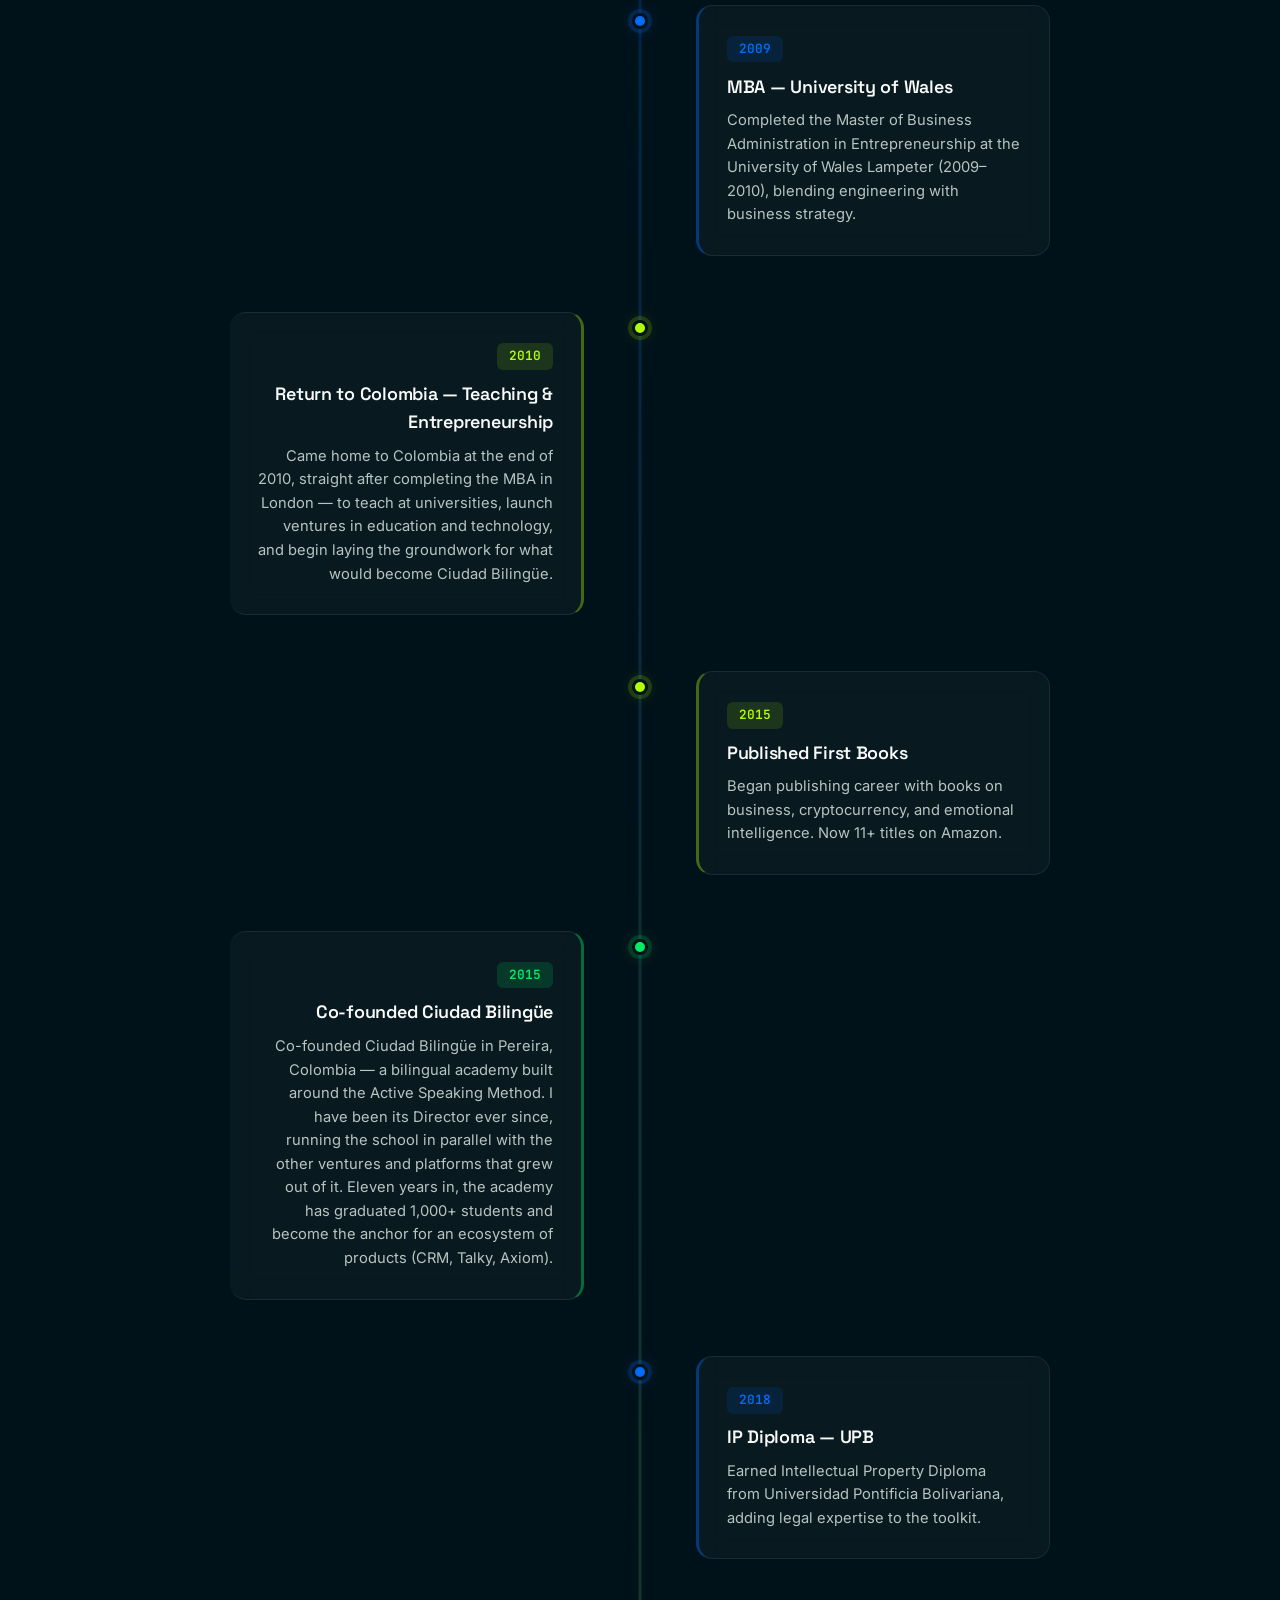
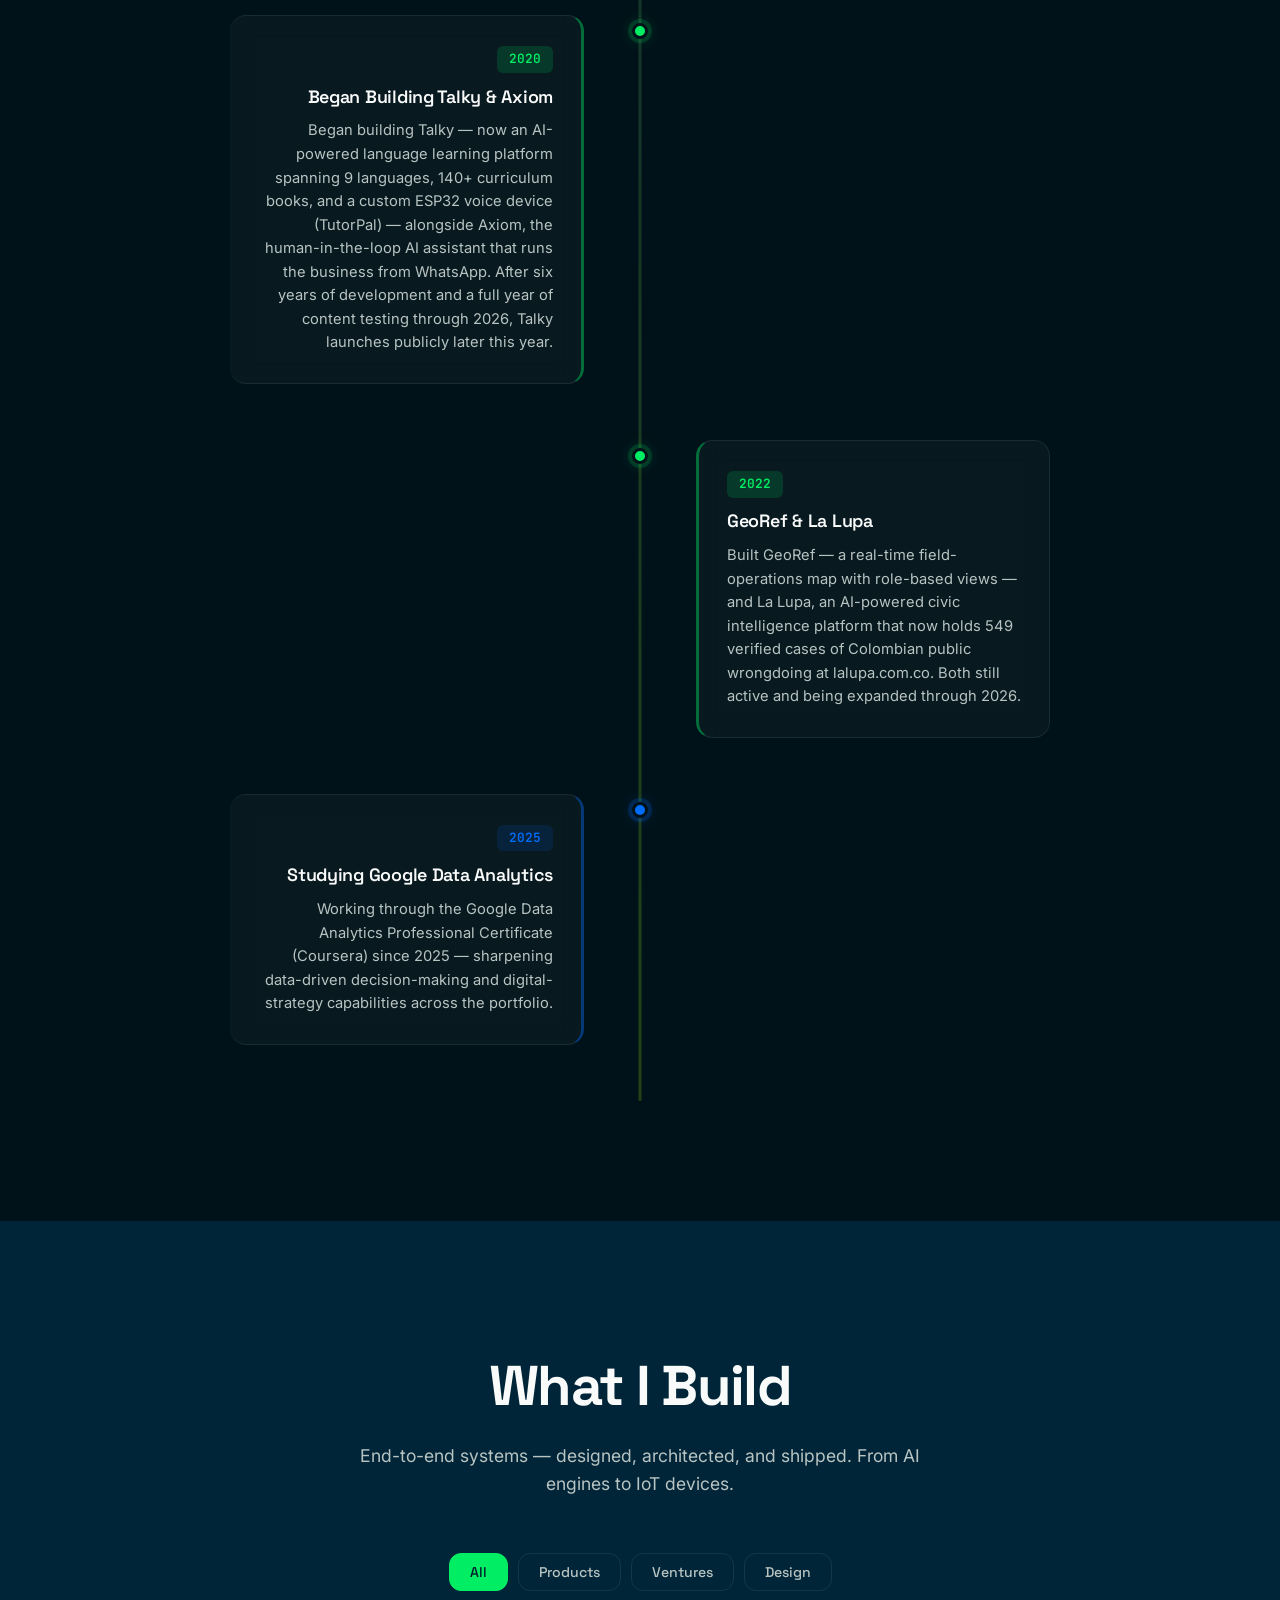
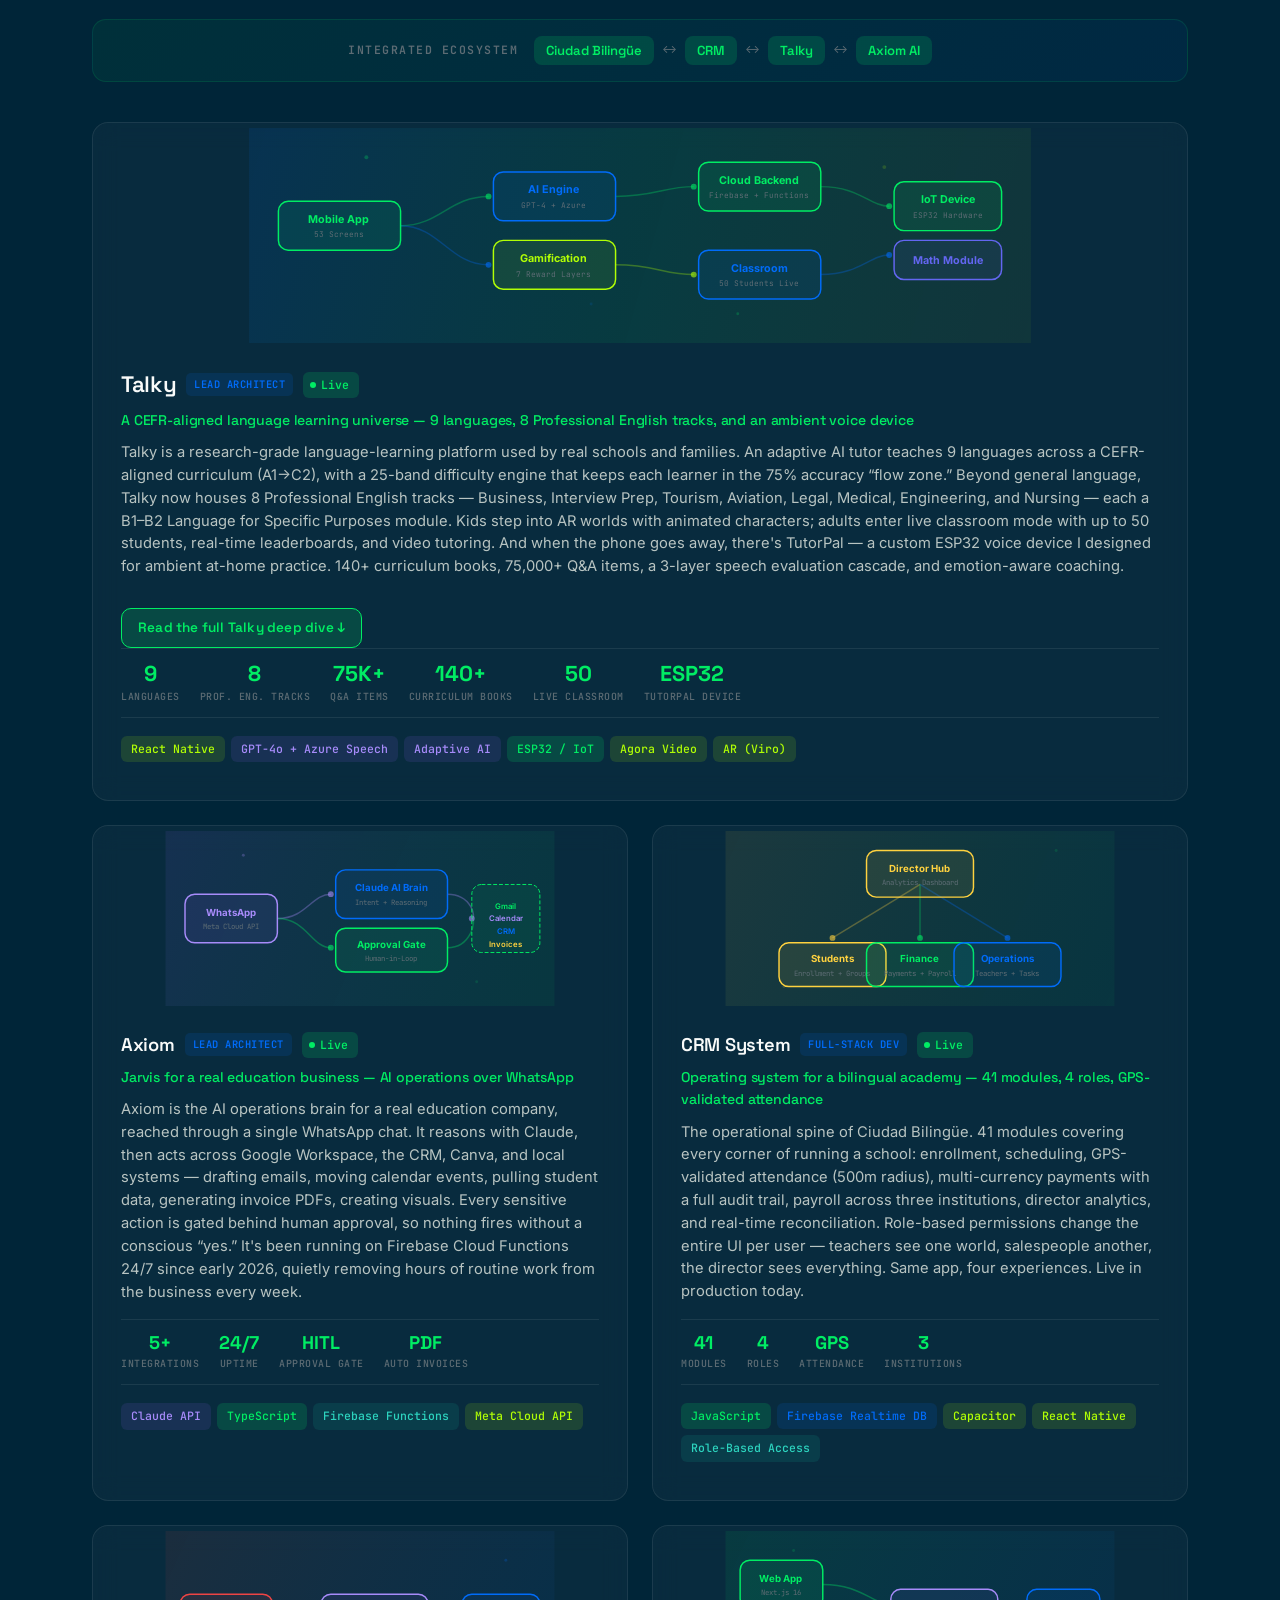
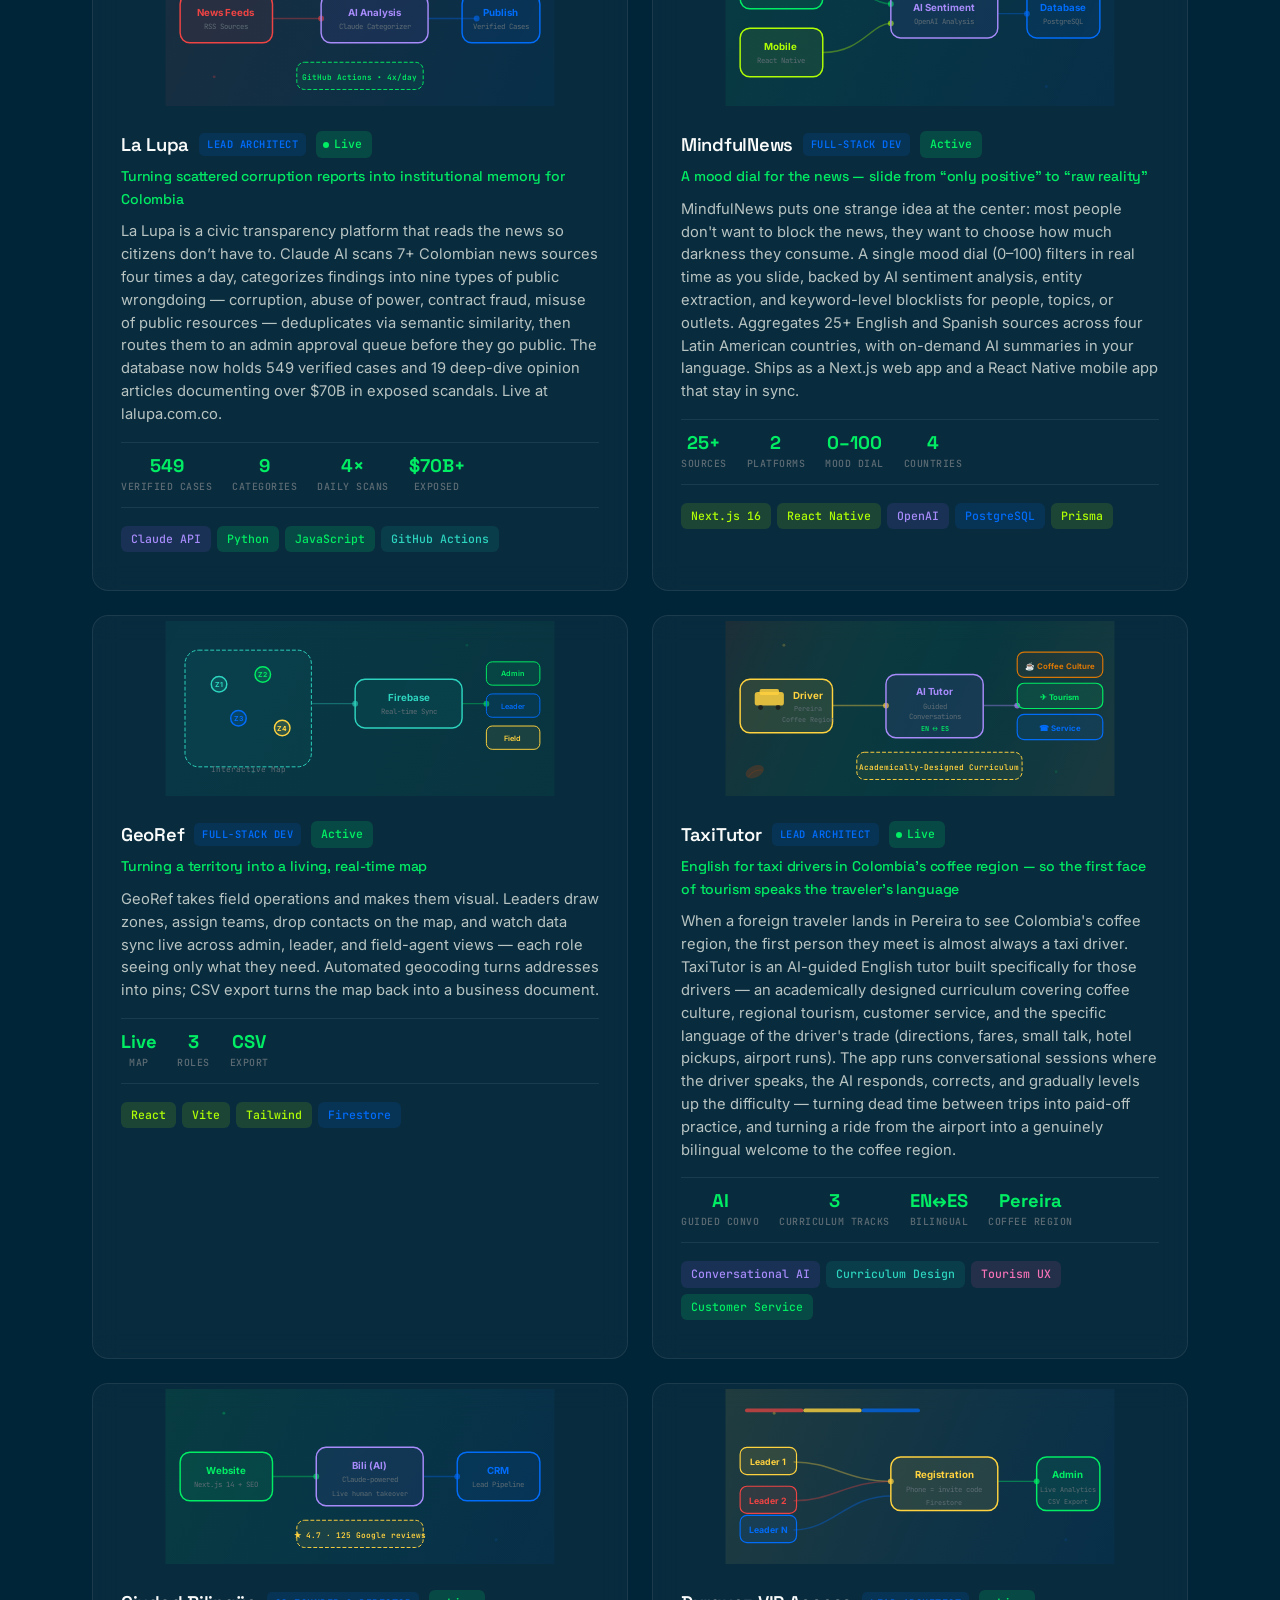
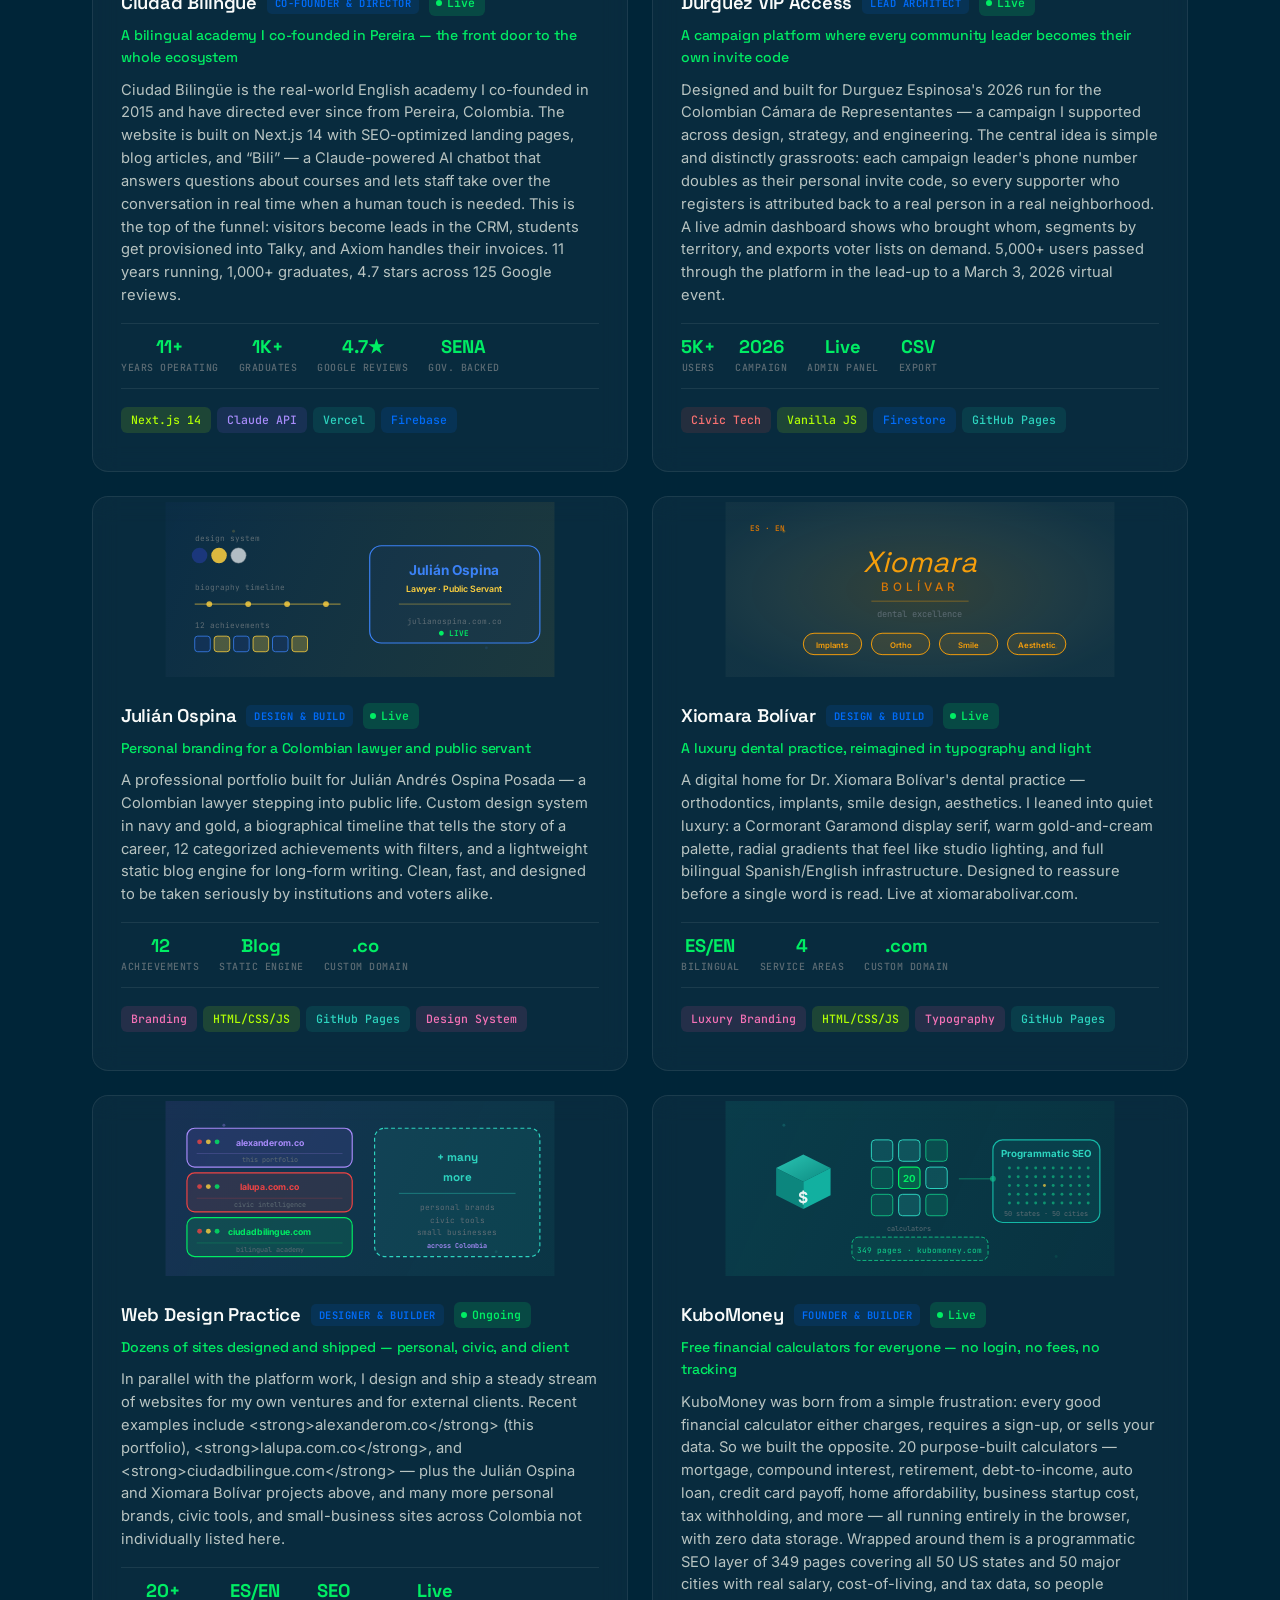
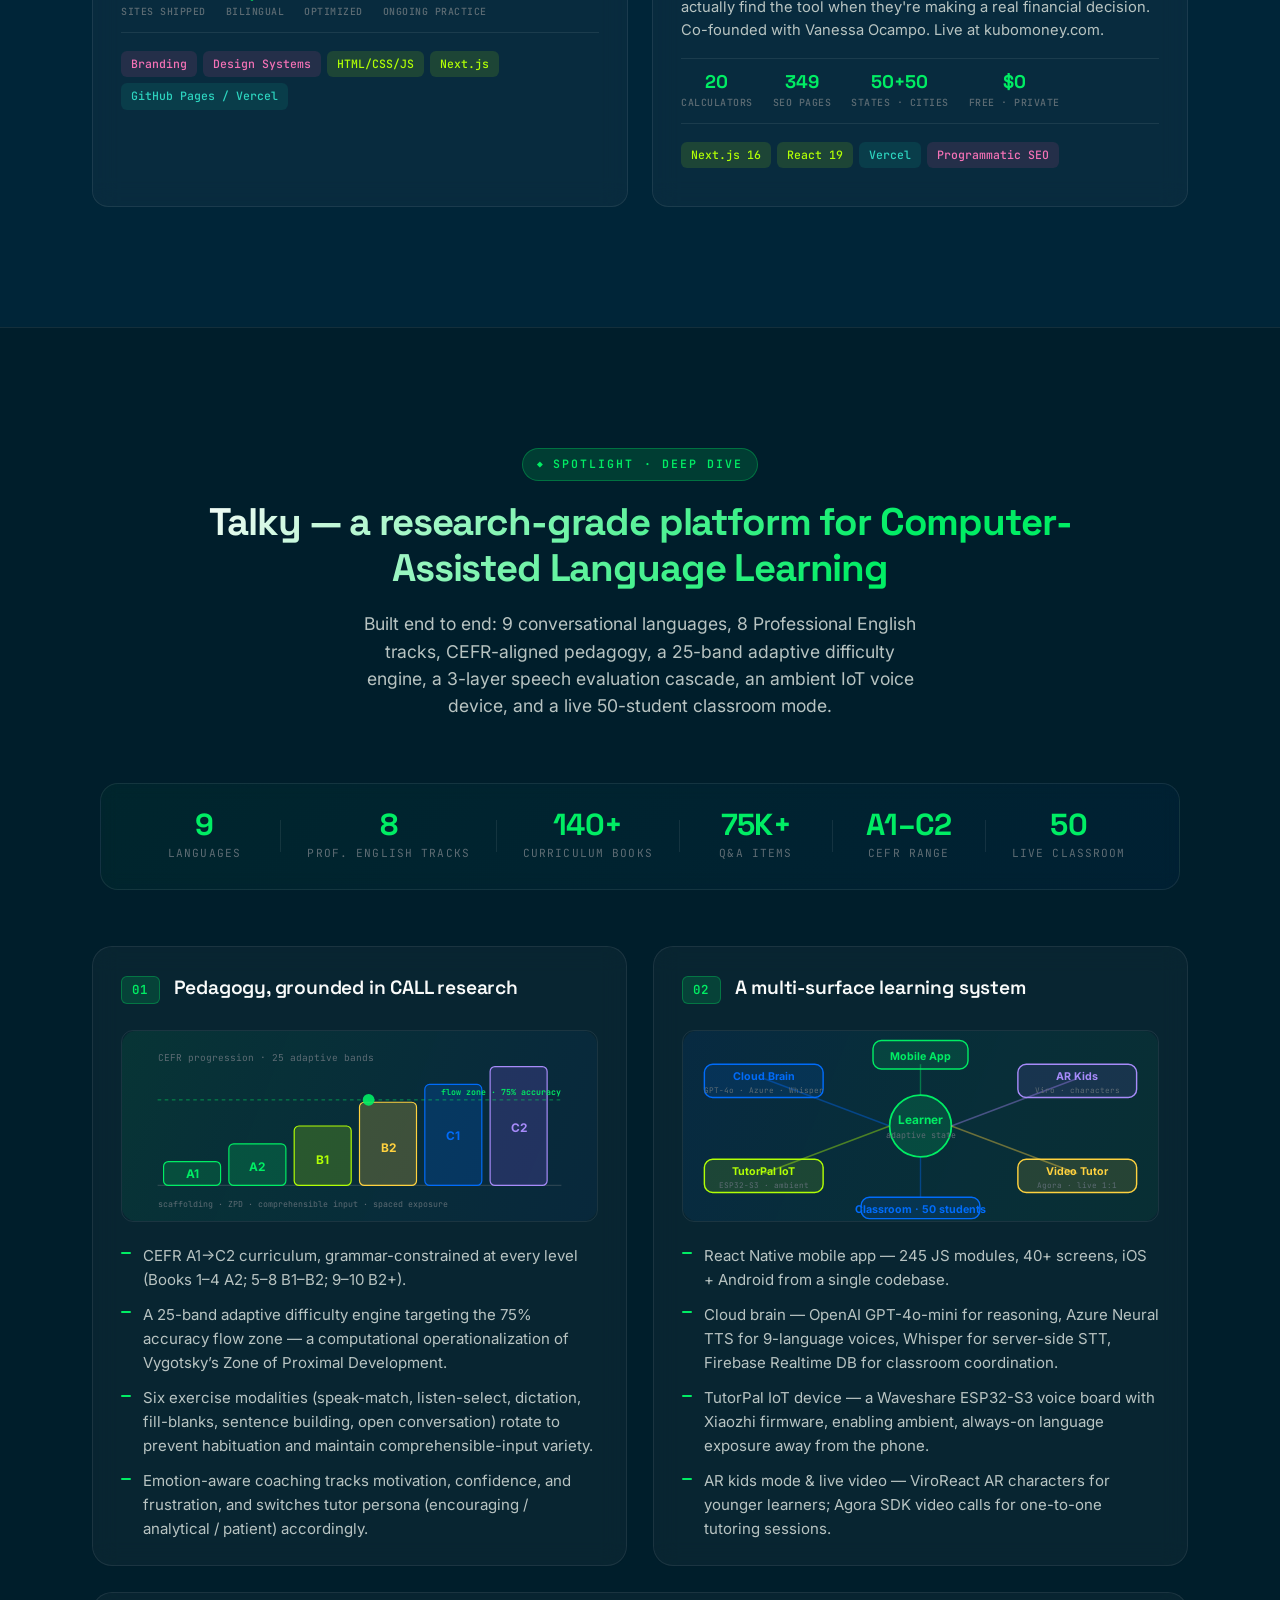
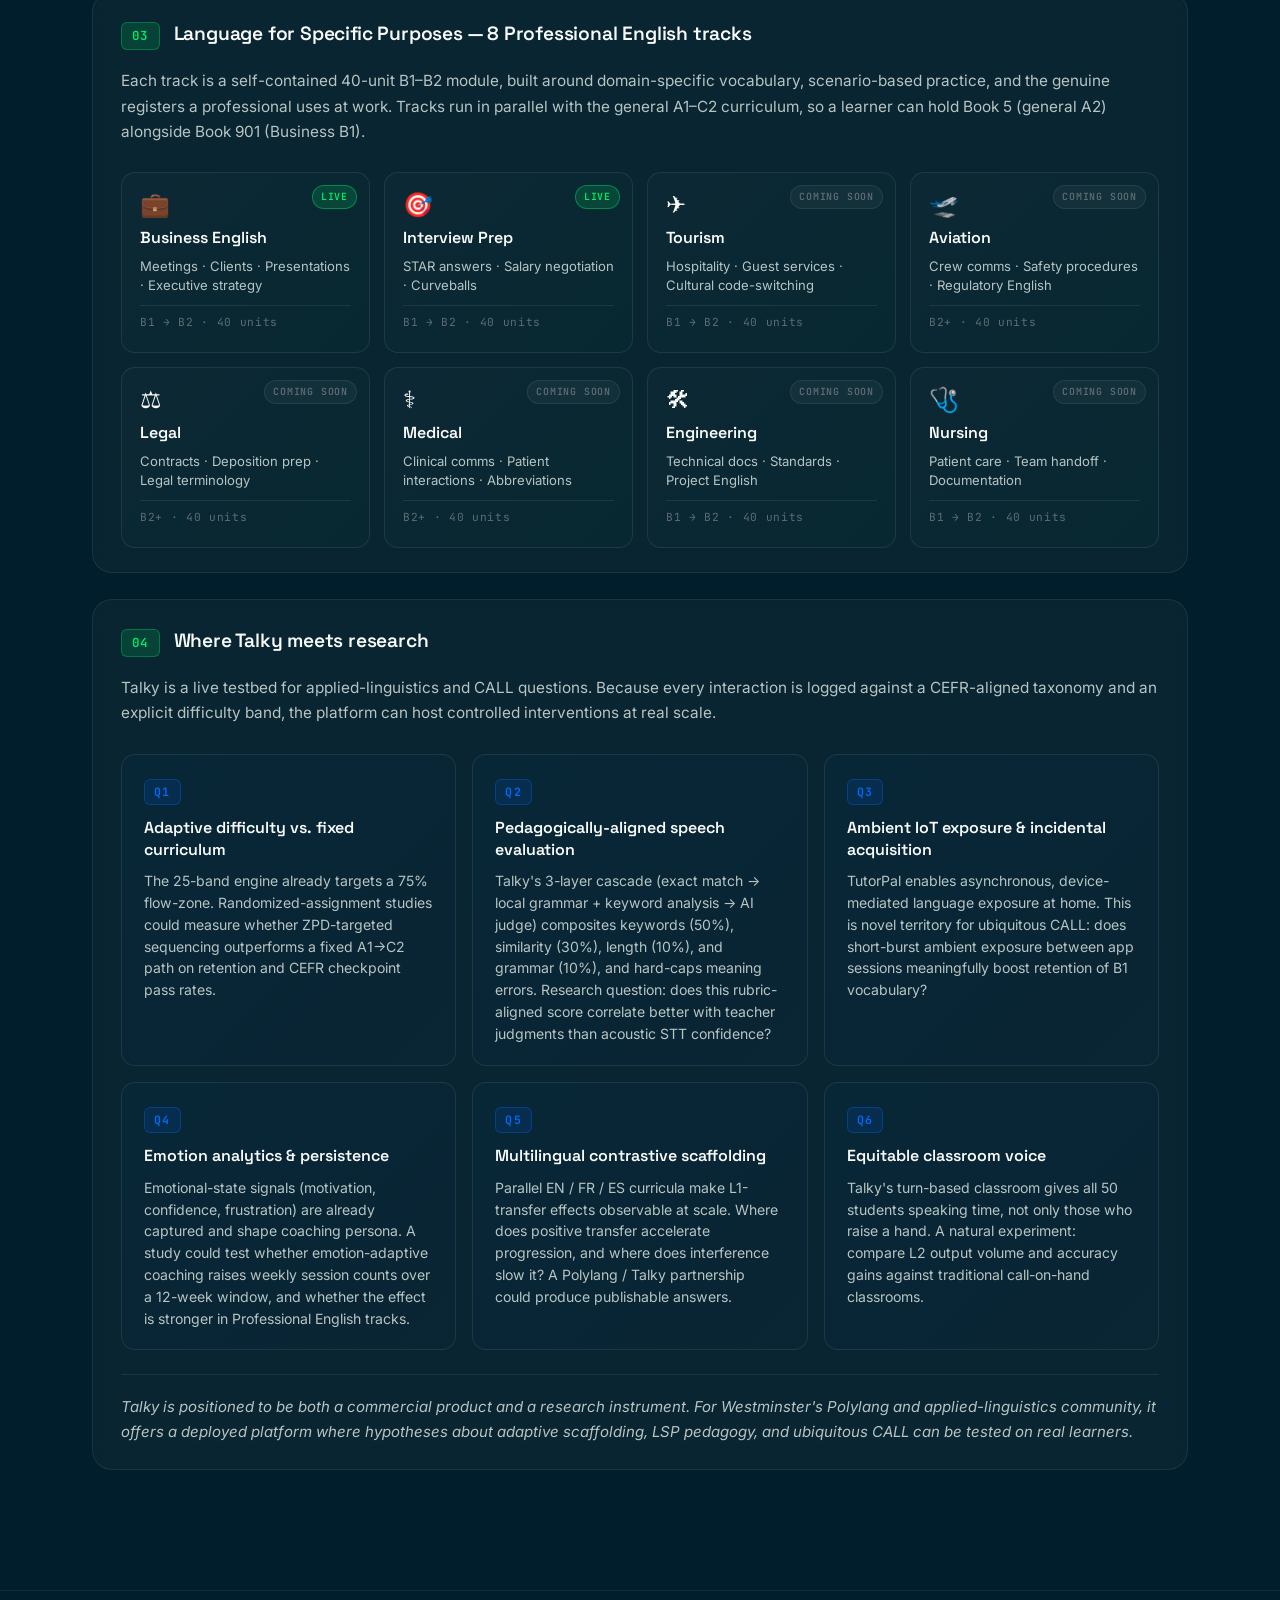
==== commit 2dfcd32e: "Urban WiMAX: hired in under six months, not twelve Sharpens the jump from intern to RF Engineer.  Co" ====
--- a/index.html
+++ b/index.html
@@ -247,7 +247,7 @@
           <div class="timeline__card glass-card">
             <span class="timeline__year">2008</span>
             <h3 class="timeline__heading" data-i18n="timeline.2009.title">Urban WiMAX — Intern to RF Engineer</h3>
-            <p class="timeline__text" data-i18n="timeline.2009.text">Joined Urban WiMAX in London as an intern in my final year at Westminster — within twelve months I was hired as a Radio Frequency Engineer, formalised as an Innovate UK Knowledge Transfer Partnership role jointly with Westminster. Two years building line-of-sight coverage models across millions of London rooftops; became an accredited WiMAX Forum expert in broadband telecom and RF. Later authored a book on the subject.</p>
+            <p class="timeline__text" data-i18n="timeline.2009.text">Joined Urban WiMAX in London as an intern in my final year at Westminster — in less than six months I was hired as a Radio Frequency Engineer, formalised as an Innovate UK Knowledge Transfer Partnership role jointly with Westminster. Two years building line-of-sight coverage models across millions of London rooftops; became an accredited WiMAX Forum expert in broadband telecom and RF. Later authored a book on the subject.</p>
           </div>
         </div>
 
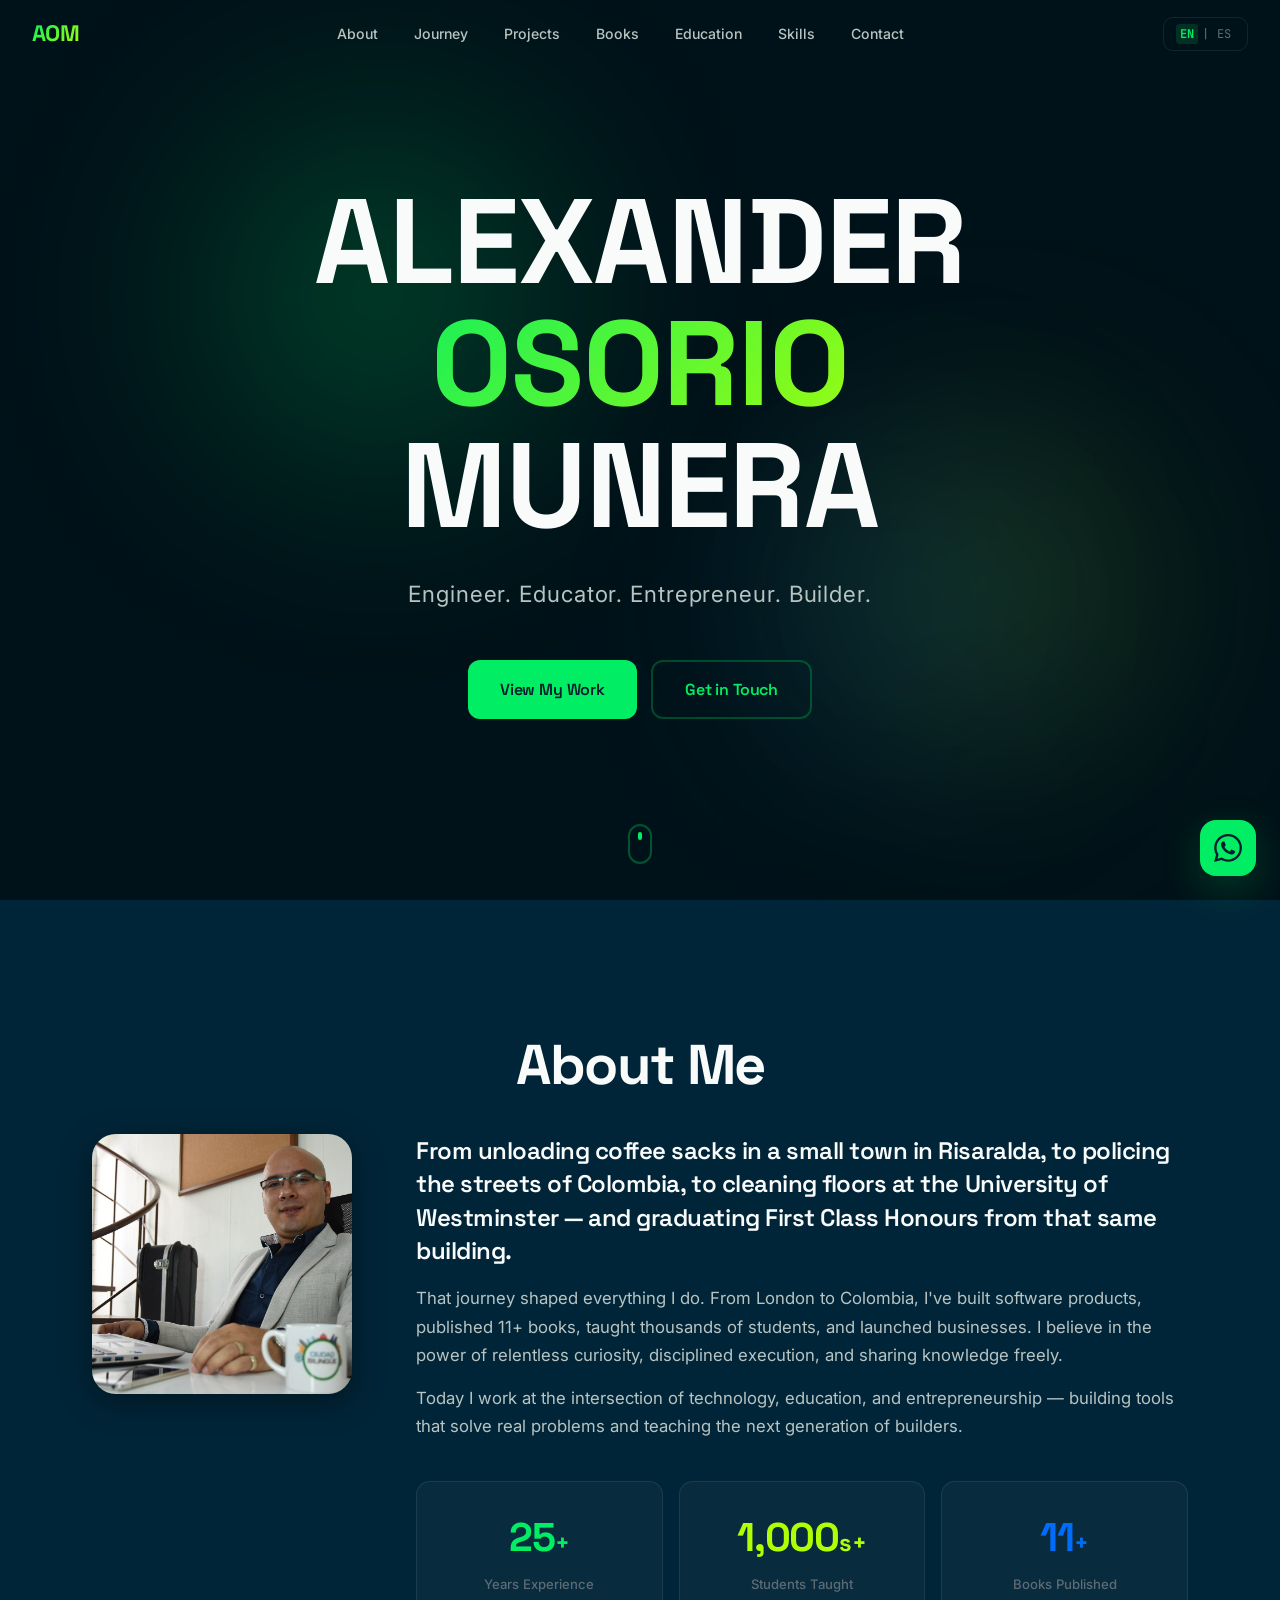
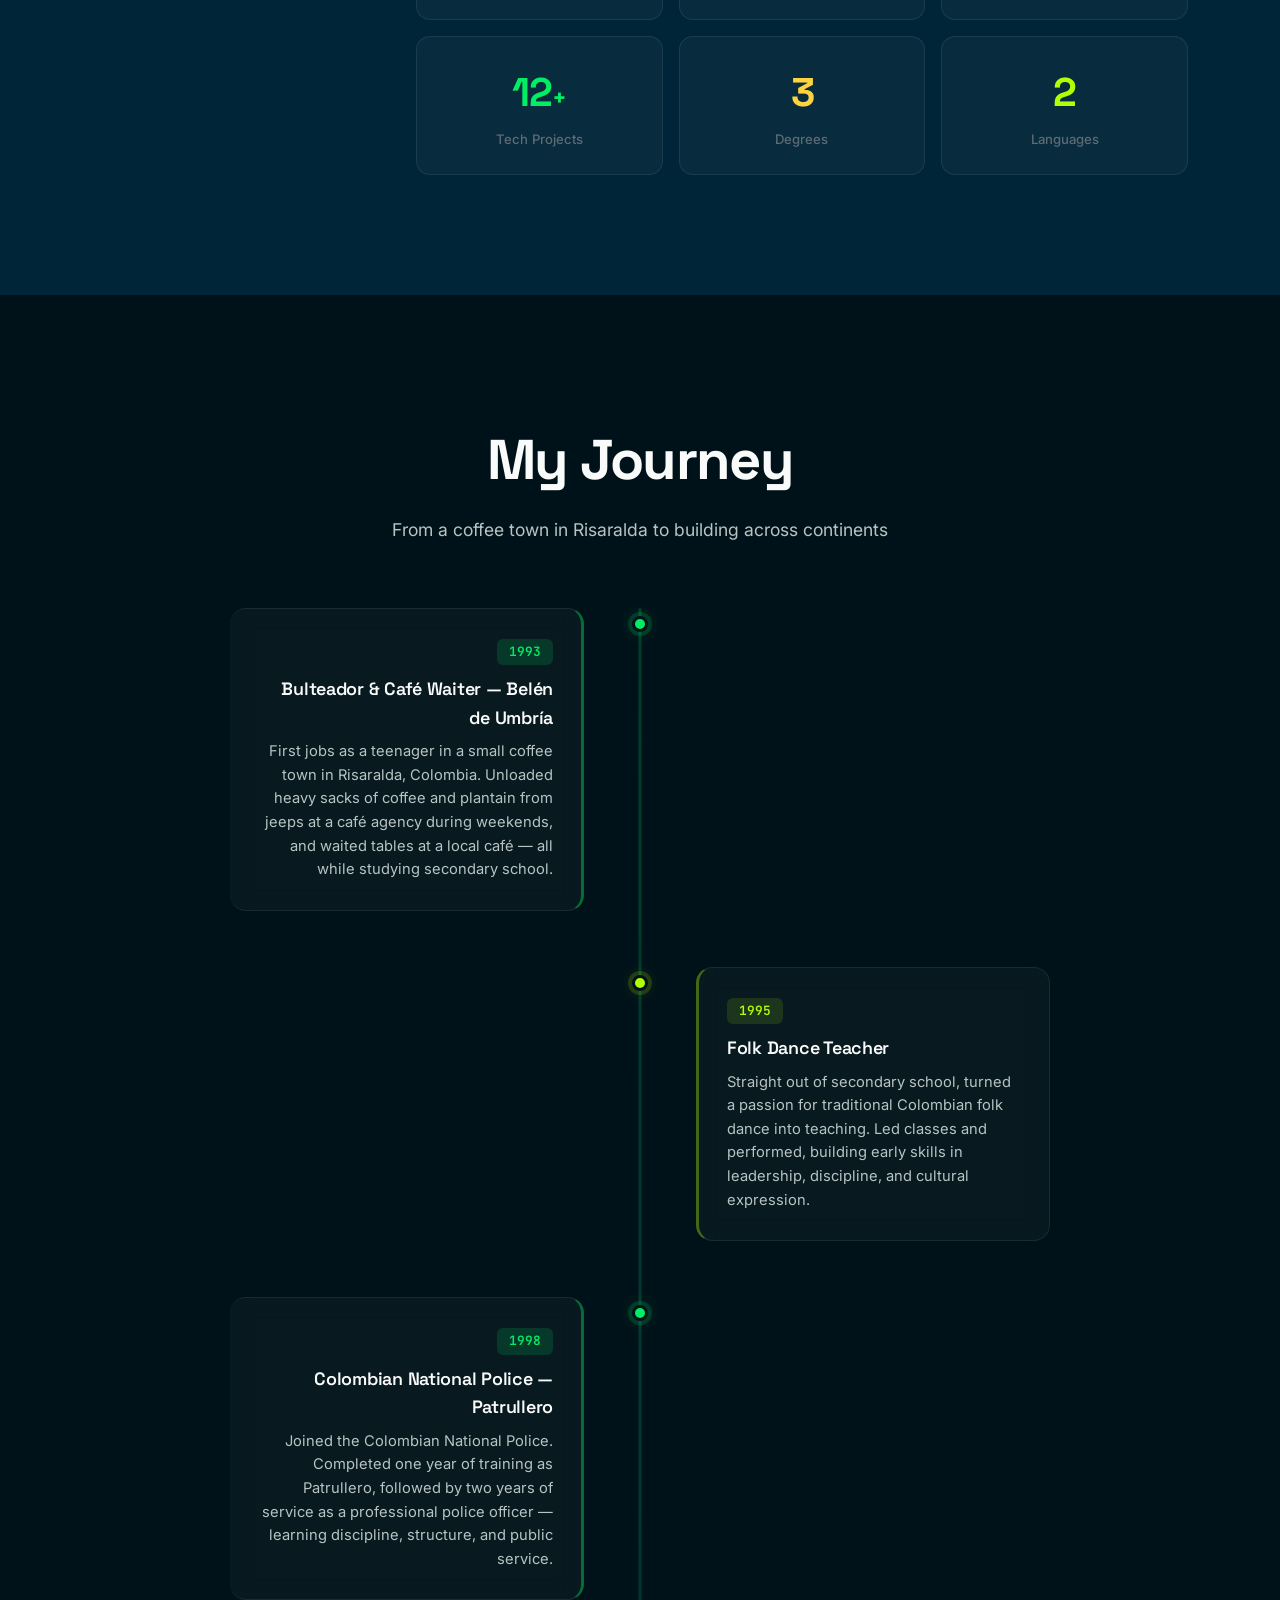
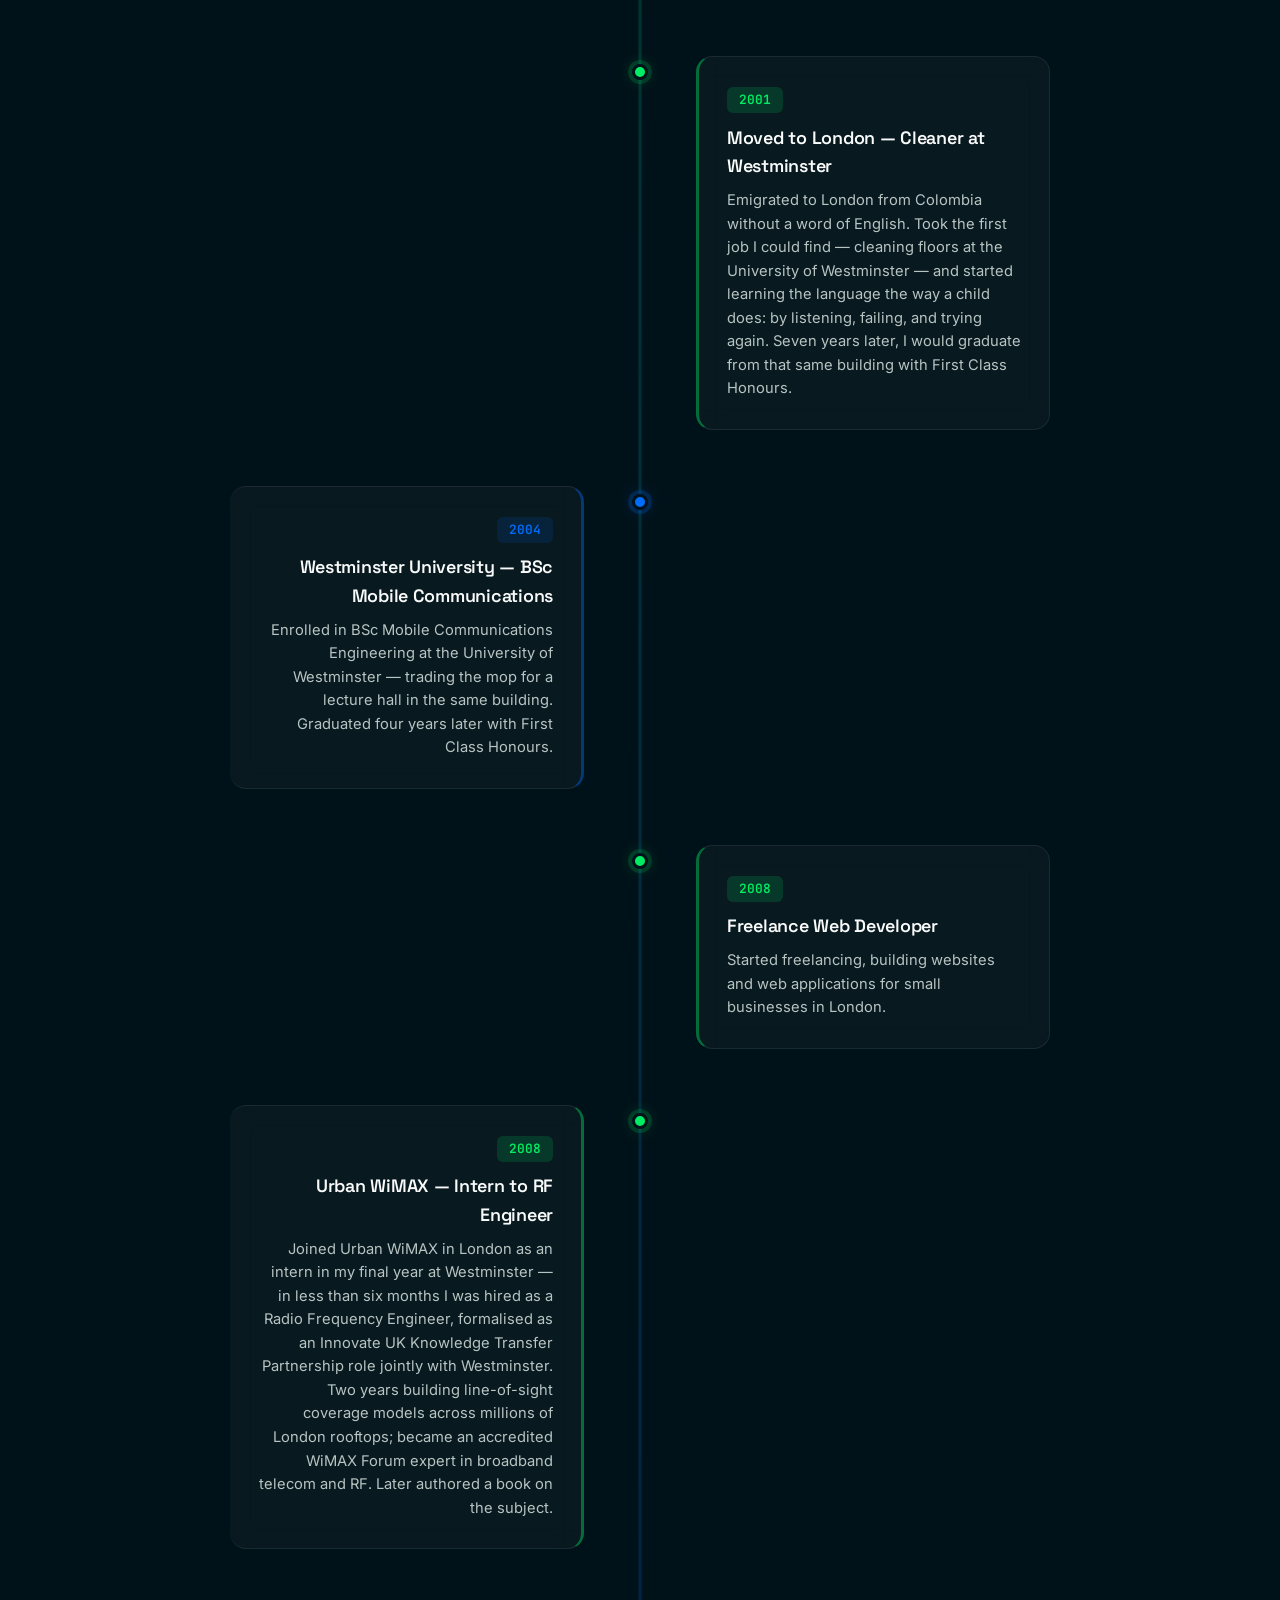
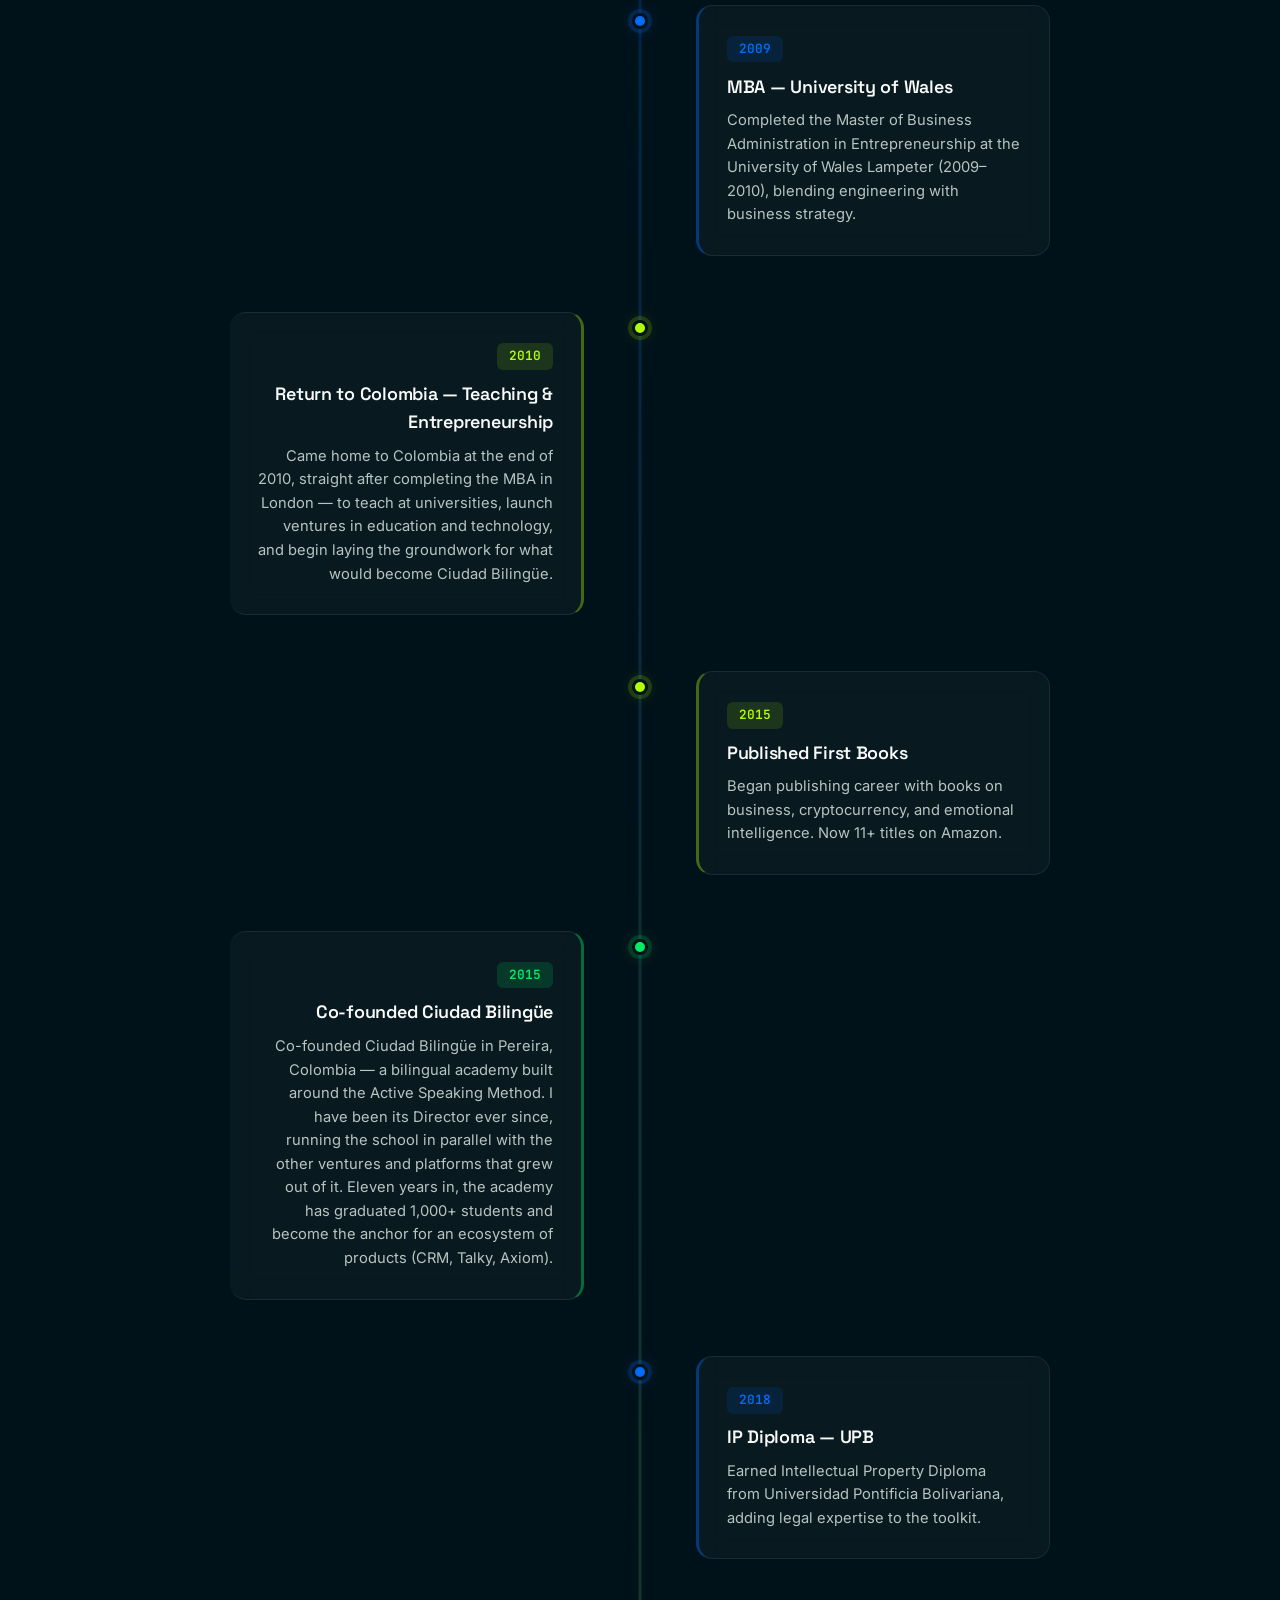
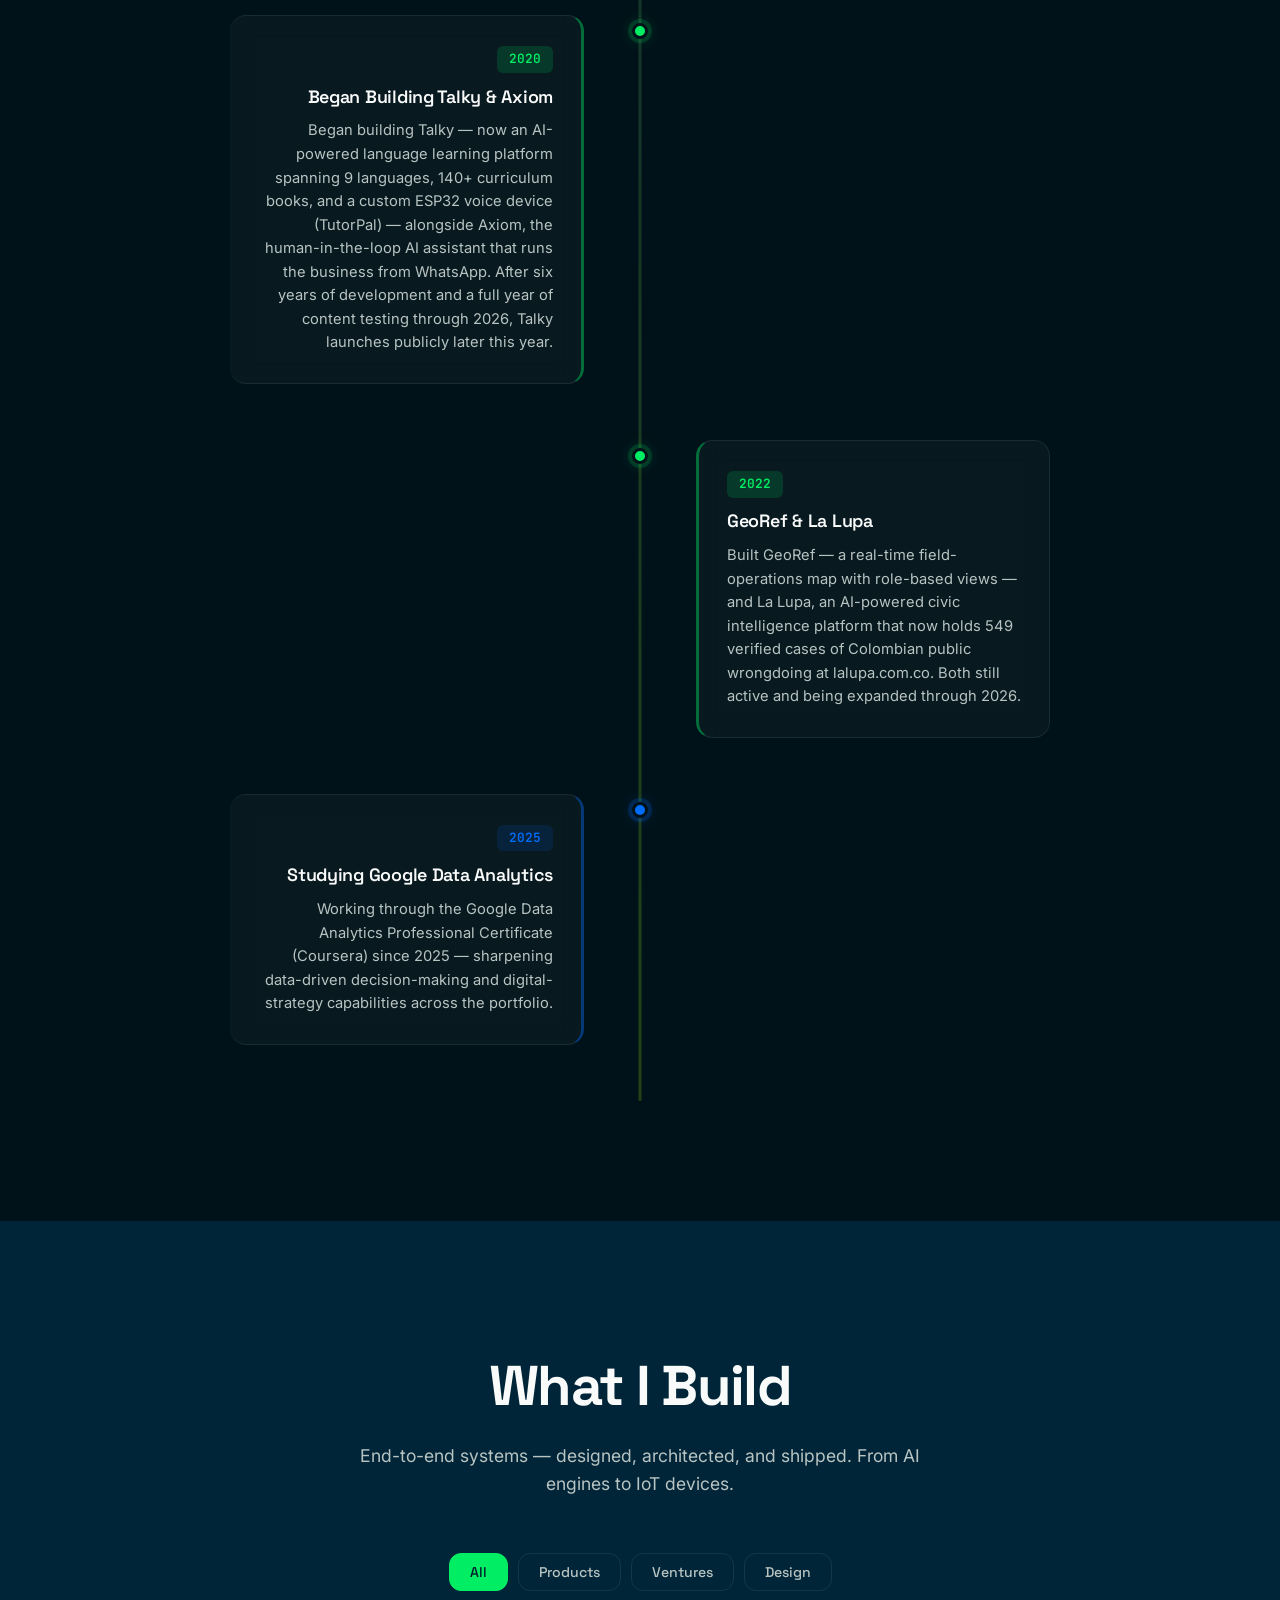
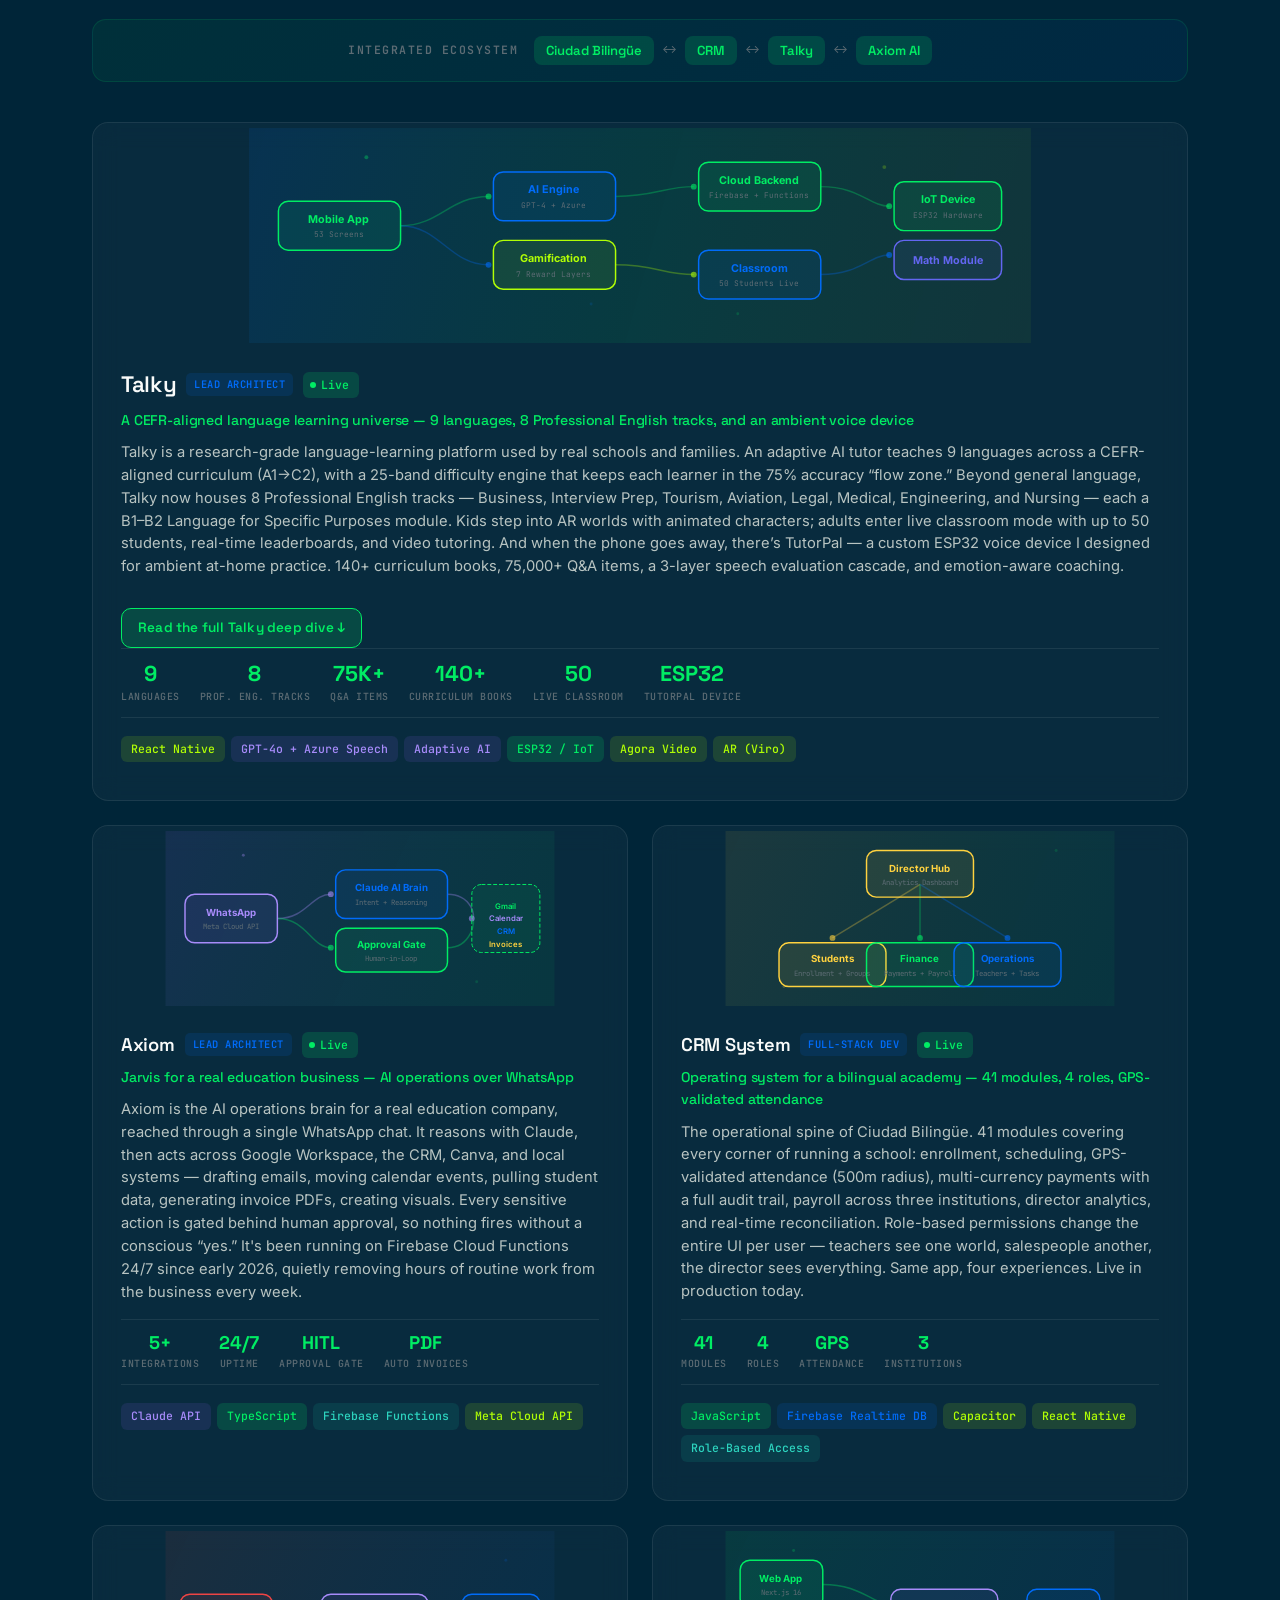
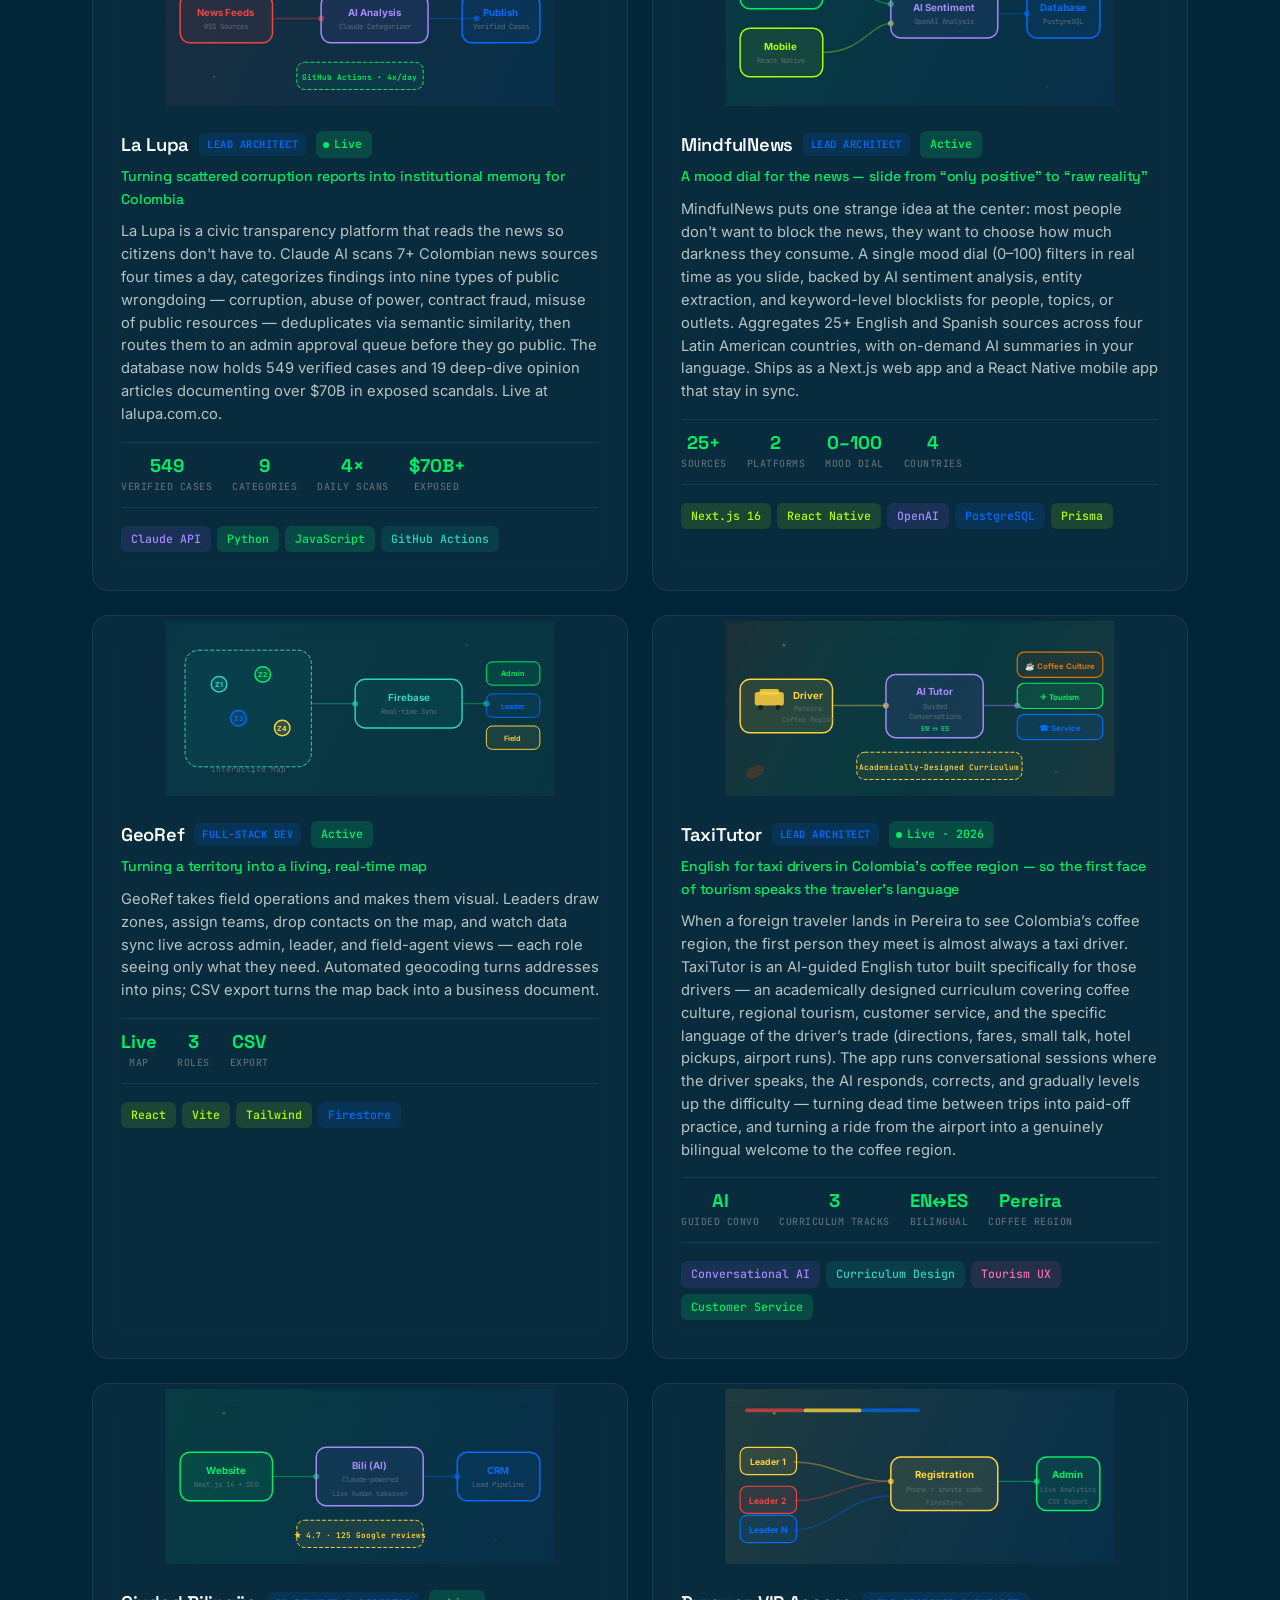
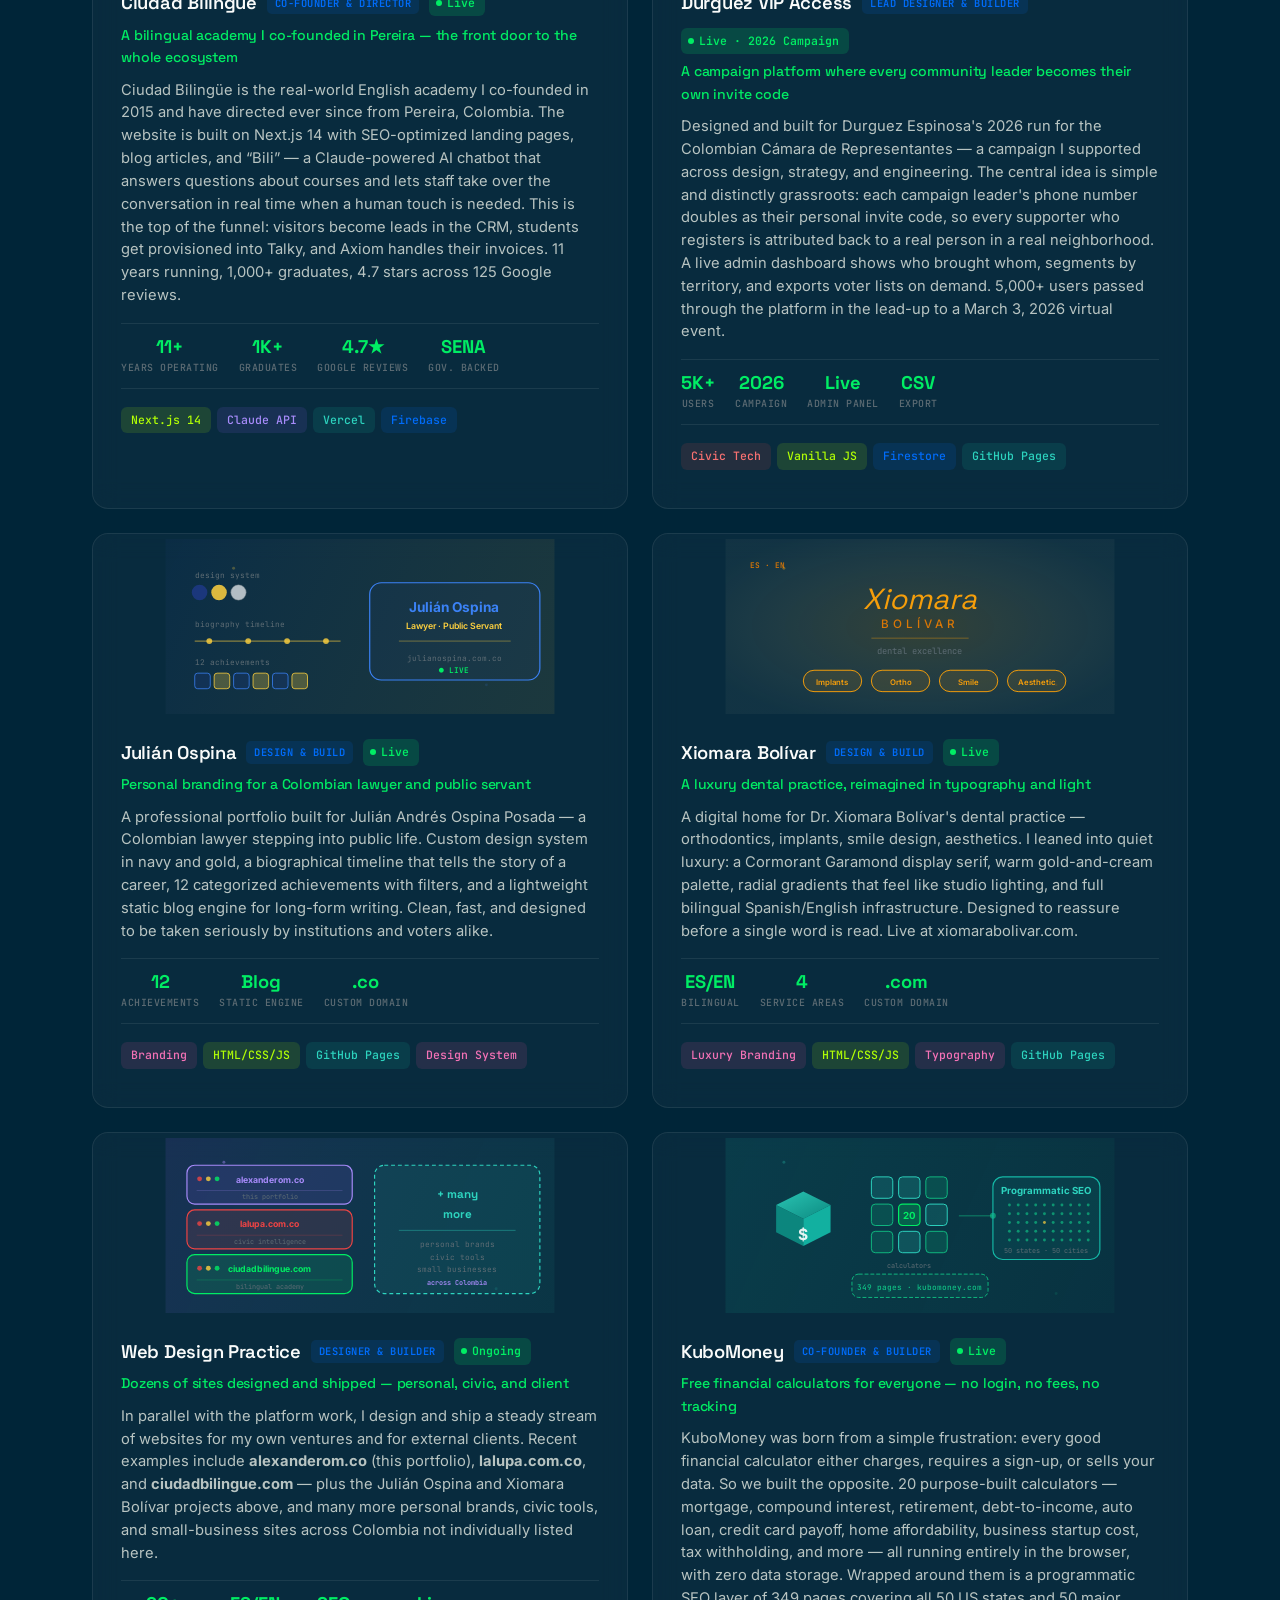
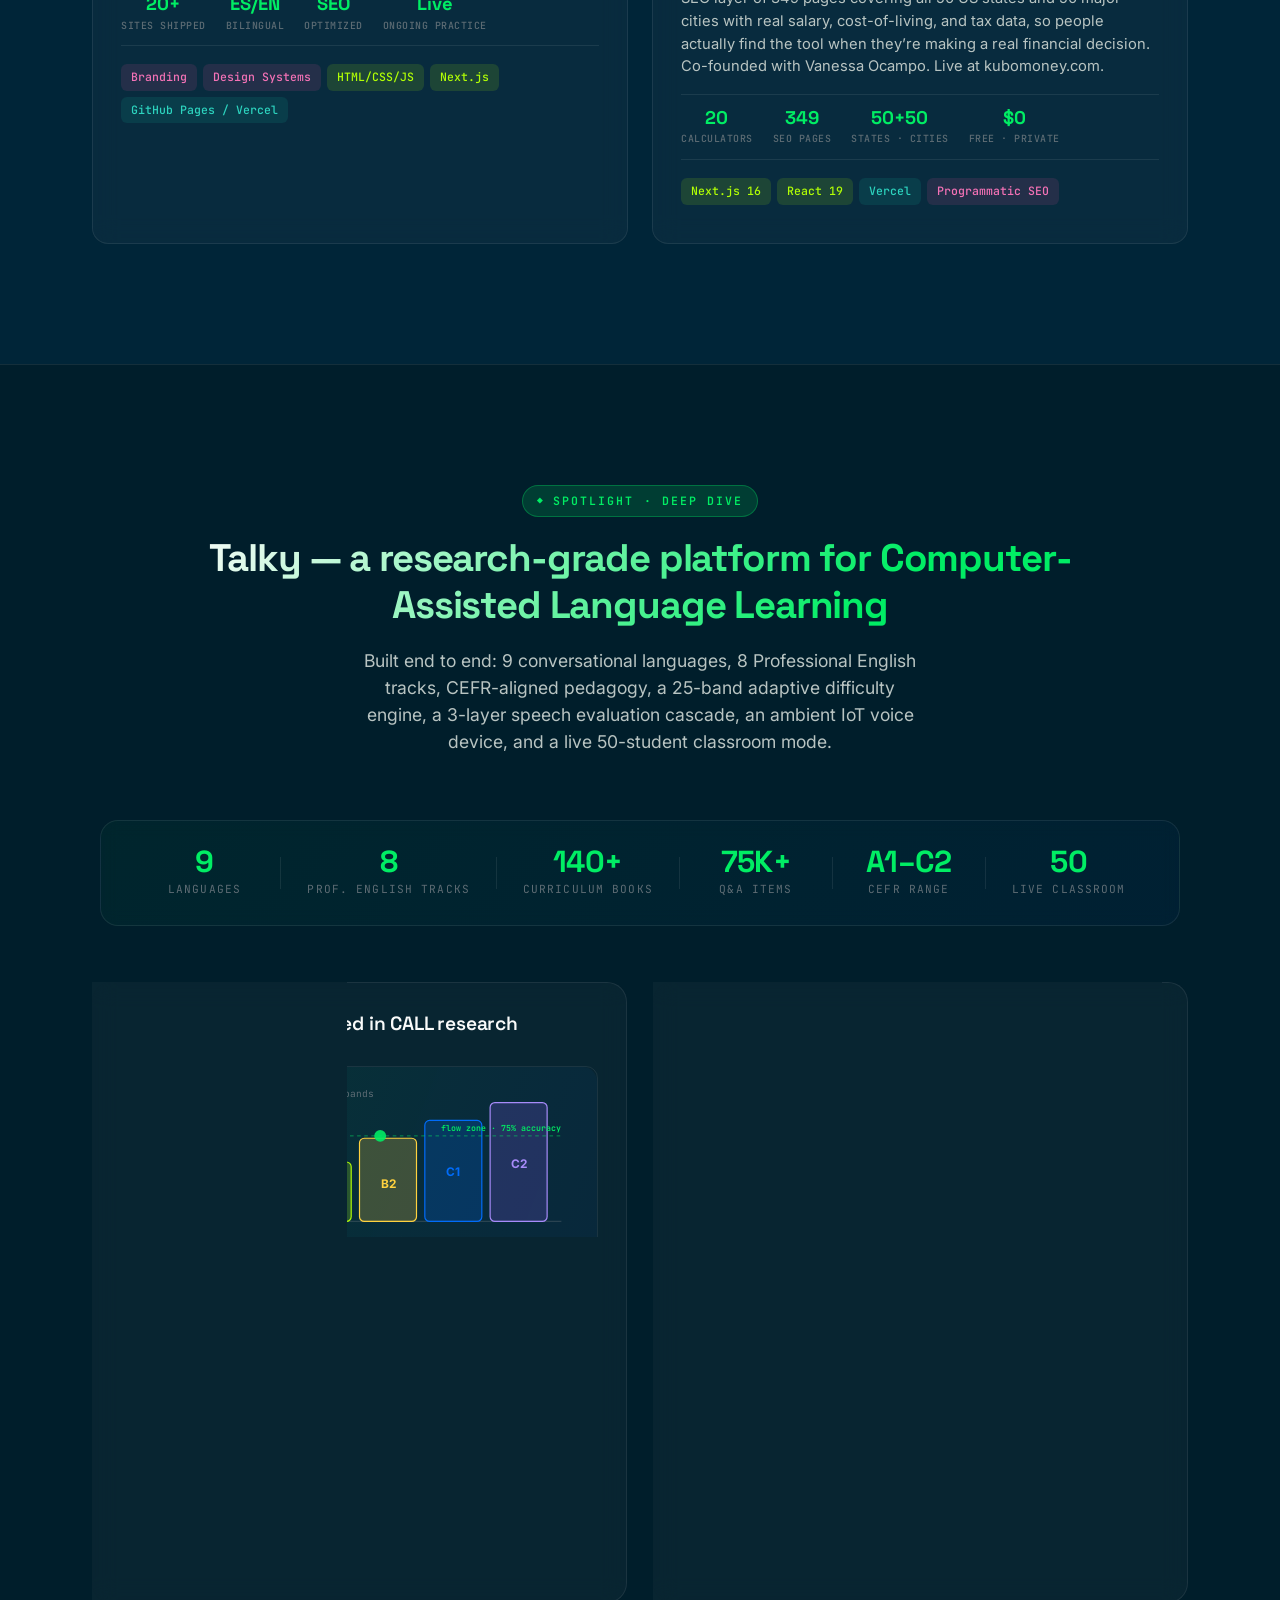
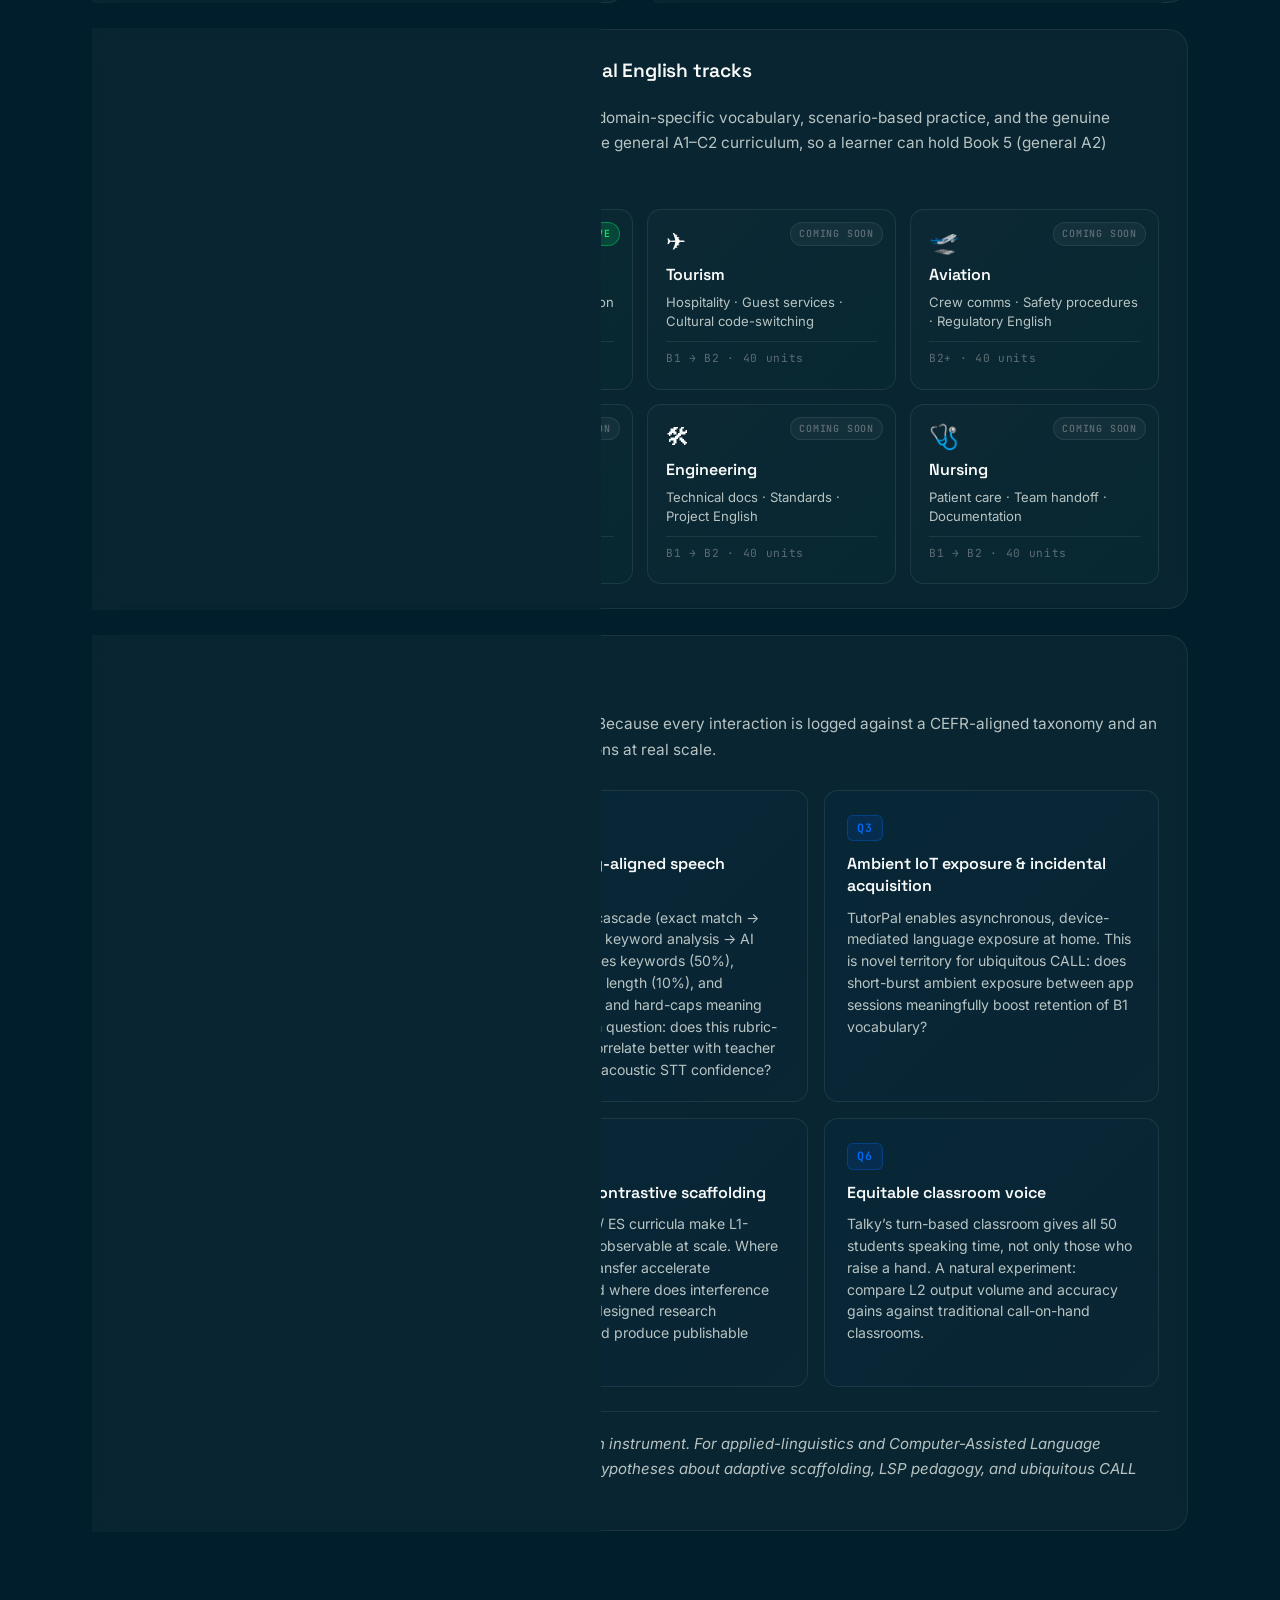
==== commit 30b6b929: "Real book covers + remove Polylang references Books section: - Replaced 11 placeholder cards with 8 " ====
--- a/index.html
+++ b/index.html
@@ -1664,7 +1664,7 @@
             <div class="research-card">
               <span class="research-card__num">Q5</span>
               <h4 class="research-card__q" data-i18n="spotlight.research.q5.title">Multilingual contrastive scaffolding</h4>
-              <p class="research-card__body" data-i18n="spotlight.research.q5.body">Parallel EN / FR / ES curricula make L1-transfer effects observable at scale. Where does positive transfer accelerate progression, and where does interference slow it? A Polylang / Talky partnership could produce publishable answers.</p>
+              <p class="research-card__body" data-i18n="spotlight.research.q5.body">Parallel EN / FR / ES curricula make L1-transfer effects observable at scale. Where does positive transfer accelerate progression, and where does interference slow it? A well-designed research partnership could produce publishable answers.</p>
             </div>
             <div class="research-card">
               <span class="research-card__num">Q6</span>
@@ -1673,7 +1673,7 @@
             </div>
           </div>
           <div class="spotlight-panel__footer">
-            <p class="spotlight-panel__footer-text" data-i18n="spotlight.p4.footer">Talky is positioned to be both a commercial product and a research instrument. For Westminster&rsquo;s Polylang and applied-linguistics community, it offers a deployed platform where hypotheses about adaptive scaffolding, LSP pedagogy, and ubiquitous CALL can be tested on real learners.</p>
+            <p class="spotlight-panel__footer-text" data-i18n="spotlight.p4.footer">Talky is positioned to be both a commercial product and a research instrument. For applied-linguistics and Computer-Assisted Language Learning (CALL) researchers, it offers a deployed platform where hypotheses about adaptive scaffolding, LSP pedagogy, and ubiquitous CALL can be tested on real learners.</p>
           </div>
         </div>
 
@@ -1696,168 +1696,107 @@
       <div class="books-carousel" id="booksCarousel">
         <div class="books-carousel__track">
 
+          <!-- 1. Building the Business Mentality -->
           <div class="book-card anim-fade-up" data-category="business">
             <div class="book-card__cover">
-              <div class="book-card__placeholder" style="--accent: var(--orange)">
-                <span class="book-card__icon">&#128214;</span>
-                <span class="book-card__short-title">Business Strategy</span>
-              </div>
+              <img src="img/books/Entrepreneurship%20-%20B01M3OEFRX.jpg" alt="Building the Business Mentality" class="book-card__image" loading="lazy">
             </div>
             <div class="book-card__info">
-              <h4 class="book-card__title" data-i18n="books.1.title">Estrategia Empresarial para Emprendedores</h4>
+              <h4 class="book-card__title" data-i18n="books.1.title">Building the Business Mentality</h4>
               <p class="book-card__category" data-i18n="books.1.cat">Business</p>
-              <span class="book-card__isbn mono">ASIN: B08XYZ1234</span>
-              <a href="#" class="book-card__link" data-i18n="books.amazon">View on Amazon &rarr;</a>
-            </div>
-          </div>
-
+              <span class="book-card__isbn mono">ASIN: B01M3OEFRX</span>
+              <a href="https://www.amazon.com/dp/B01M3OEFRX" target="_blank" rel="noopener" class="book-card__link" data-i18n="books.amazon">View on Amazon &rarr;</a>
+            </div>
+          </div>
+
+          <!-- 2. Motivation -->
+          <div class="book-card anim-fade-up" data-category="business">
+            <div class="book-card__cover">
+              <img src="img/books/Motivation%20-%20B01MAYYJT6.jpg" alt="Motivation: The Key to Be Successful" class="book-card__image" loading="lazy">
+            </div>
+            <div class="book-card__info">
+              <h4 class="book-card__title" data-i18n="books.2.title">Motivation: The Key to Be Successful</h4>
+              <p class="book-card__category" data-i18n="books.2.cat">Business</p>
+              <span class="book-card__isbn mono">ASIN: B01MAYYJT6</span>
+              <a href="https://www.amazon.com/dp/B01MAYYJT6" target="_blank" rel="noopener" class="book-card__link" data-i18n="books.amazon">View on Amazon &rarr;</a>
+            </div>
+          </div>
+
+          <!-- 3. Social Media Manager vs Community Manager -->
+          <div class="book-card anim-fade-up" data-category="business">
+            <div class="book-card__cover">
+              <img src="img/books/Community%20manager%20vs%20social%20media%20B06XKM94WR.jpg" alt="Social Media Manager vs Community Manager" class="book-card__image" loading="lazy">
+            </div>
+            <div class="book-card__info">
+              <h4 class="book-card__title" data-i18n="books.3.title">Social Media Manager vs Community Manager</h4>
+              <p class="book-card__category" data-i18n="books.3.cat">Business</p>
+              <span class="book-card__isbn mono">ASIN: B06XKM94WR</span>
+              <a href="https://www.amazon.com/dp/B06XKM94WR" target="_blank" rel="noopener" class="book-card__link" data-i18n="books.amazon">View on Amazon &rarr;</a>
+            </div>
+          </div>
+
+          <!-- 4. The Price of Bitcoin Will Keep Going Up -->
           <div class="book-card anim-fade-up" data-category="crypto">
             <div class="book-card__cover">
-              <div class="book-card__placeholder" style="--accent: var(--teal)">
-                <span class="book-card__icon">&#9939;</span>
-                <span class="book-card__short-title">Bitcoin</span>
-              </div>
+              <img src="img/books/Bitcoin%20will%20keep%20rising%20B074XMKVBK.jpg" alt="The Price of Bitcoin Will Keep Going Up" class="book-card__image" loading="lazy">
             </div>
             <div class="book-card__info">
-              <h4 class="book-card__title" data-i18n="books.2.title">Bitcoin: Guia Completa para Principiantes</h4>
-              <p class="book-card__category" data-i18n="books.2.cat">Crypto</p>
-              <span class="book-card__isbn mono">ASIN: B08XYZ1235</span>
-              <a href="#" class="book-card__link" data-i18n="books.amazon">View on Amazon &rarr;</a>
-            </div>
-          </div>
-
+              <h4 class="book-card__title" data-i18n="books.4.title">The Price of Bitcoin Will Keep Going Up</h4>
+              <p class="book-card__category" data-i18n="books.4.cat">Crypto</p>
+              <span class="book-card__isbn mono">ASIN: B074XMKVBK</span>
+              <a href="https://www.amazon.com/dp/B074XMKVBK" target="_blank" rel="noopener" class="book-card__link" data-i18n="books.amazon">View on Amazon &rarr;</a>
+            </div>
+          </div>
+
+          <!-- 5. Digital Currencies: How They Work -->
+          <div class="book-card anim-fade-up" data-category="crypto">
+            <div class="book-card__cover">
+              <img src="img/books/Emergence%20of%20digital%20currencies%20B06XS5LH6K.jpg" alt="Digital Currencies: How They Work" class="book-card__image" loading="lazy">
+            </div>
+            <div class="book-card__info">
+              <h4 class="book-card__title" data-i18n="books.5.title">Digital Currencies: How They Work</h4>
+              <p class="book-card__category" data-i18n="books.5.cat">Crypto</p>
+              <span class="book-card__isbn mono">ASIN: B06XS5LH6K</span>
+              <a href="https://www.amazon.com/dp/B06XS5LH6K" target="_blank" rel="noopener" class="book-card__link" data-i18n="books.amazon">View on Amazon &rarr;</a>
+            </div>
+          </div>
+
+          <!-- 6. Emotional Intelligence (to Be Successful) -->
           <div class="book-card anim-fade-up" data-category="emotional">
             <div class="book-card__cover">
-              <div class="book-card__placeholder" style="--accent: var(--purple)">
-                <span class="book-card__icon">&#129504;</span>
-                <span class="book-card__short-title">EQ</span>
-              </div>
+              <img src="img/books/Emotional%20Intelligence%20B06XZGX2YY.jpg" alt="Emotional Intelligence to Be Successful" class="book-card__image" loading="lazy">
             </div>
             <div class="book-card__info">
-              <h4 class="book-card__title" data-i18n="books.3.title">Inteligencia Emocional: El Poder Interior</h4>
-              <p class="book-card__category" data-i18n="books.3.cat">Emotional Intelligence</p>
-              <span class="book-card__isbn mono">ASIN: B08XYZ1236</span>
-              <a href="#" class="book-card__link" data-i18n="books.amazon">View on Amazon &rarr;</a>
-            </div>
-          </div>
-
-          <div class="book-card anim-fade-up" data-category="crypto">
-            <div class="book-card__cover">
-              <div class="book-card__placeholder" style="--accent: var(--yellow)">
-                <span class="book-card__icon">&#128176;</span>
-                <span class="book-card__short-title">Ethereum</span>
-              </div>
-            </div>
-            <div class="book-card__info">
-              <h4 class="book-card__title" data-i18n="books.4.title">Ethereum y Smart Contracts</h4>
-              <p class="book-card__category" data-i18n="books.4.cat">Crypto</p>
-              <span class="book-card__isbn mono">ASIN: B08XYZ1237</span>
-              <a href="#" class="book-card__link" data-i18n="books.amazon">View on Amazon &rarr;</a>
-            </div>
-          </div>
-
-          <div class="book-card anim-fade-up" data-category="business">
-            <div class="book-card__cover">
-              <div class="book-card__placeholder" style="--accent: var(--orange)">
-                <span class="book-card__icon">&#128188;</span>
-                <span class="book-card__short-title">Marketing</span>
-              </div>
-            </div>
-            <div class="book-card__info">
-              <h4 class="book-card__title" data-i18n="books.5.title">Marketing Digital para Negocios</h4>
-              <p class="book-card__category" data-i18n="books.5.cat">Business</p>
-              <span class="book-card__isbn mono">ASIN: B08XYZ1238</span>
-              <a href="#" class="book-card__link" data-i18n="books.amazon">View on Amazon &rarr;</a>
-            </div>
-          </div>
-
+              <h4 class="book-card__title" data-i18n="books.6.title">Emotional Intelligence to Be Successful</h4>
+              <p class="book-card__category" data-i18n="books.6.cat">Emotional Intelligence</p>
+              <span class="book-card__isbn mono">ASIN: B06XZGX2YY</span>
+              <a href="https://www.amazon.com/dp/B06XZGX2YY" target="_blank" rel="noopener" class="book-card__link" data-i18n="books.amazon">View on Amazon &rarr;</a>
+            </div>
+          </div>
+
+          <!-- 7. Emotional Intelligence for Your Kids -->
           <div class="book-card anim-fade-up" data-category="emotional">
             <div class="book-card__cover">
-              <div class="book-card__placeholder" style="--accent: var(--teal)">
-                <span class="book-card__icon">&#128161;</span>
-                <span class="book-card__short-title">Mindset</span>
-              </div>
+              <img src="img/books/Emotional%20Intelligence%20for%20Kids%20B01M3OEFRX.jpg" alt="Emotional Intelligence for Your Kids" class="book-card__image" loading="lazy">
             </div>
             <div class="book-card__info">
-              <h4 class="book-card__title" data-i18n="books.6.title">Mentalidad de Crecimiento</h4>
-              <p class="book-card__category" data-i18n="books.6.cat">Emotional Intelligence</p>
-              <span class="book-card__isbn mono">ASIN: B08XYZ1239</span>
-              <a href="#" class="book-card__link" data-i18n="books.amazon">View on Amazon &rarr;</a>
-            </div>
-          </div>
-
+              <h4 class="book-card__title" data-i18n="books.7.title">Emotional Intelligence for Your Kids</h4>
+              <p class="book-card__category" data-i18n="books.7.cat">Emotional Intelligence</p>
+              <span class="book-card__isbn mono">ASIN: TBD</span>
+              <a href="https://www.amazon.com/s?k=Alexander+Osorio+Munera+Emotional+Intelligence+Kids" target="_blank" rel="noopener" class="book-card__link" data-i18n="books.amazon">View on Amazon &rarr;</a>
+            </div>
+          </div>
+
+          <!-- 8. Performance Evaluation of WiMAX -->
           <div class="book-card anim-fade-up" data-category="academic">
             <div class="book-card__cover">
-              <div class="book-card__placeholder" style="--accent: var(--purple)">
-                <span class="book-card__icon">&#127891;</span>
-                <span class="book-card__short-title">Research</span>
-              </div>
+              <img src="img/books/Wimax%20B06XY8KZVJ.jpg" alt="Performance Evaluation of WiMAX" class="book-card__image" loading="lazy">
             </div>
             <div class="book-card__info">
-              <h4 class="book-card__title" data-i18n="books.7.title">Metodologia de Investigacion</h4>
-              <p class="book-card__category" data-i18n="books.7.cat">Academic</p>
-              <span class="book-card__isbn mono">ISBN: 978-0-1234-5678</span>
-              <a href="#" class="book-card__link" data-i18n="books.amazon">View on Amazon &rarr;</a>
-            </div>
-          </div>
-
-          <div class="book-card anim-fade-up" data-category="crypto">
-            <div class="book-card__cover">
-              <div class="book-card__placeholder" style="--accent: var(--yellow)">
-                <span class="book-card__icon">&#128279;</span>
-                <span class="book-card__short-title">Blockchain</span>
-              </div>
-            </div>
-            <div class="book-card__info">
-              <h4 class="book-card__title" data-i18n="books.8.title">Blockchain: La Revolucion Tecnologica</h4>
-              <p class="book-card__category" data-i18n="books.8.cat">Crypto</p>
-              <span class="book-card__isbn mono">ASIN: B08XYZ1241</span>
-              <a href="#" class="book-card__link" data-i18n="books.amazon">View on Amazon &rarr;</a>
-            </div>
-          </div>
-
-          <div class="book-card anim-fade-up" data-category="business">
-            <div class="book-card__cover">
-              <div class="book-card__placeholder" style="--accent: var(--teal)">
-                <span class="book-card__icon">&#128200;</span>
-                <span class="book-card__short-title">Finanzas</span>
-              </div>
-            </div>
-            <div class="book-card__info">
-              <h4 class="book-card__title" data-i18n="books.9.title">Finanzas Personales Inteligentes</h4>
-              <p class="book-card__category" data-i18n="books.9.cat">Business</p>
-              <span class="book-card__isbn mono">ASIN: B08XYZ1242</span>
-              <a href="#" class="book-card__link" data-i18n="books.amazon">View on Amazon &rarr;</a>
-            </div>
-          </div>
-
-          <div class="book-card anim-fade-up" data-category="emotional">
-            <div class="book-card__cover">
-              <div class="book-card__placeholder" style="--accent: var(--orange)">
-                <span class="book-card__icon">&#128150;</span>
-                <span class="book-card__short-title">Resilience</span>
-              </div>
-            </div>
-            <div class="book-card__info">
-              <h4 class="book-card__title" data-i18n="books.10.title">Resiliencia: El Arte de Levantarse</h4>
-              <p class="book-card__category" data-i18n="books.10.cat">Emotional Intelligence</p>
-              <span class="book-card__isbn mono">ASIN: B08XYZ1243</span>
-              <a href="#" class="book-card__link" data-i18n="books.amazon">View on Amazon &rarr;</a>
-            </div>
-          </div>
-
-          <div class="book-card anim-fade-up" data-category="academic">
-            <div class="book-card__cover">
-              <div class="book-card__placeholder" style="--accent: var(--purple)">
-                <span class="book-card__icon">&#128187;</span>
-                <span class="book-card__short-title">CompSci</span>
-              </div>
-            </div>
-            <div class="book-card__info">
-              <h4 class="book-card__title" data-i18n="books.11.title">Fundamentos de Programacion</h4>
-              <p class="book-card__category" data-i18n="books.11.cat">Academic</p>
-              <span class="book-card__isbn mono">ISBN: 978-0-1234-5679</span>
-              <a href="#" class="book-card__link" data-i18n="books.amazon">View on Amazon &rarr;</a>
+              <h4 class="book-card__title" data-i18n="books.8.title">Performance Evaluation of WiMAX</h4>
+              <p class="book-card__category" data-i18n="books.8.cat">Academic</p>
+              <span class="book-card__isbn mono">ASIN: B06XY8KZVJ</span>
+              <a href="https://www.amazon.com/dp/B06XY8KZVJ" target="_blank" rel="noopener" class="book-card__link" data-i18n="books.amazon">View on Amazon &rarr;</a>
             </div>
           </div>
 
--- a/css/style.css
+++ b/css/style.css
@@ -1171,6 +1171,14 @@
   align-items: center;
   justify-content: center;
   gap: 12px;
+  border-radius: 14px;
+}
+
+.book-card__image {
+  width: 100%;
+  height: 100%;
+  object-fit: cover;
+  display: block;
   border-radius: 14px;
 }
 
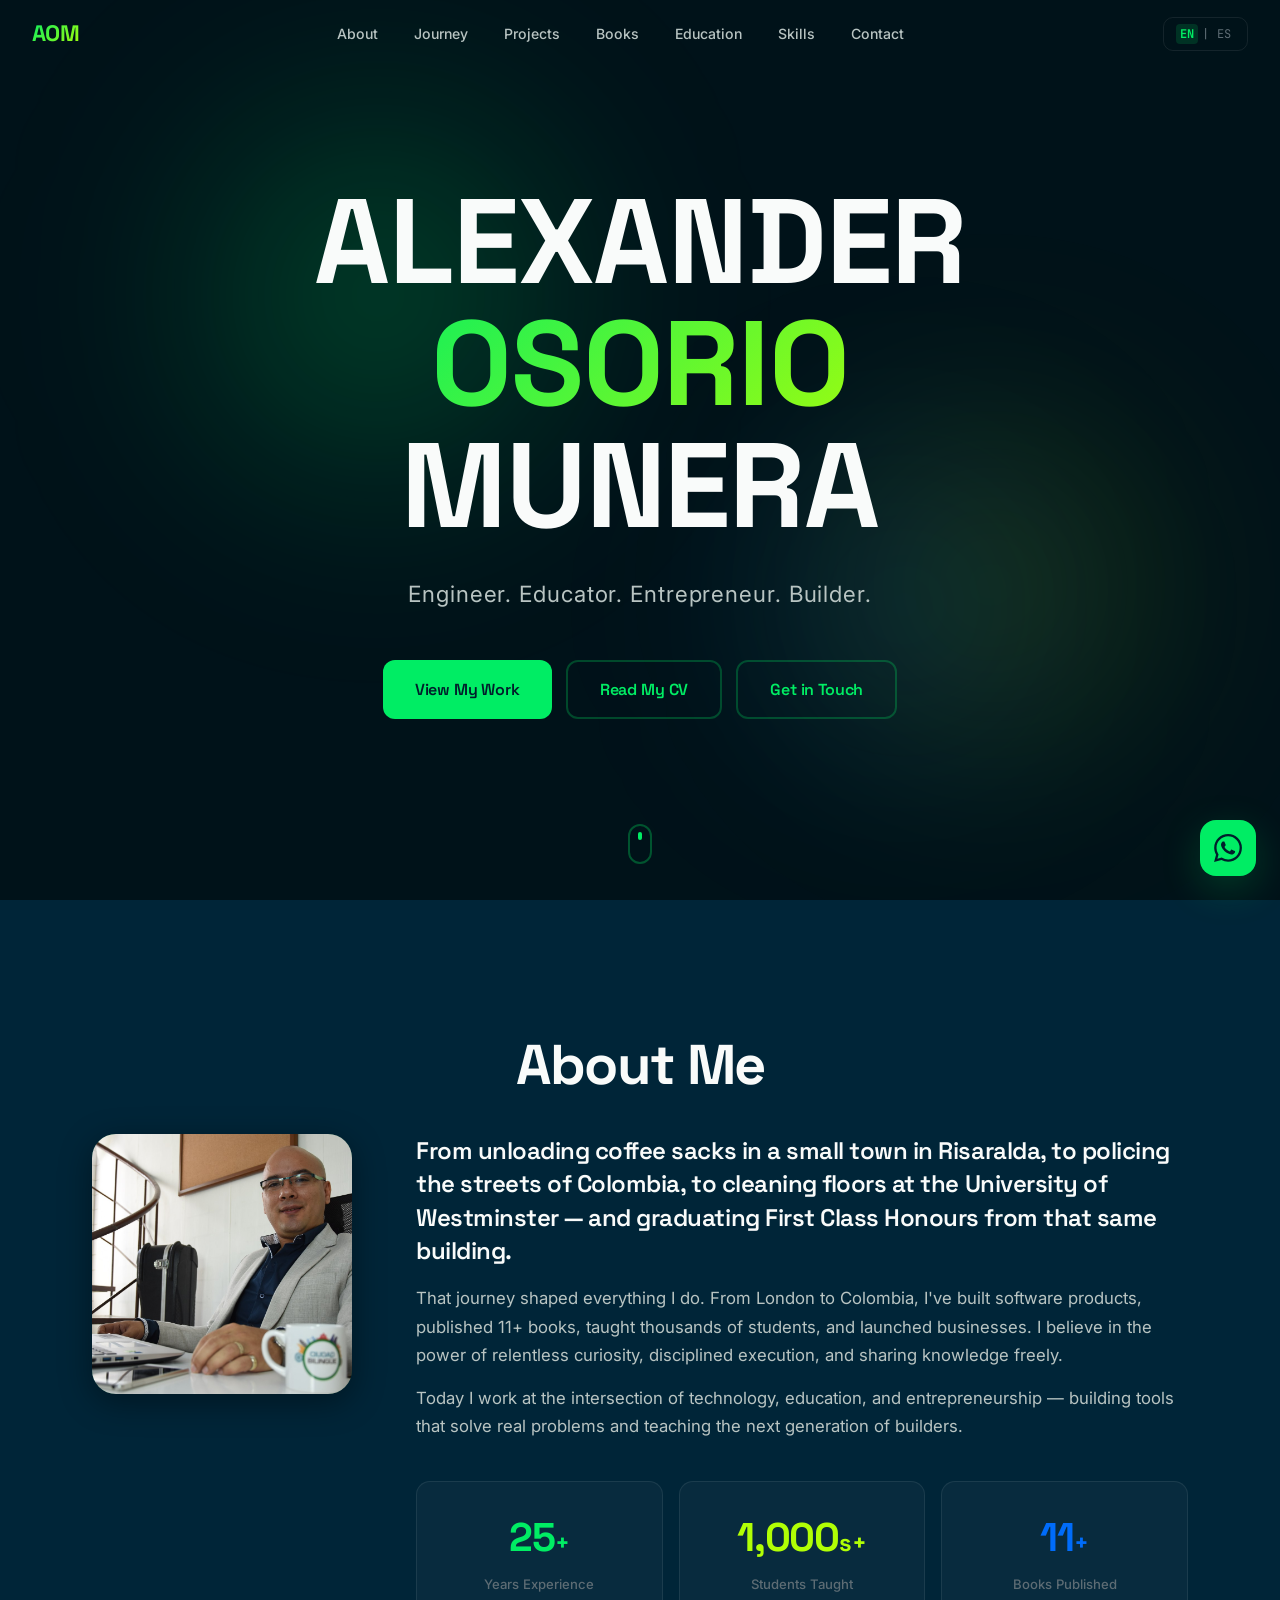
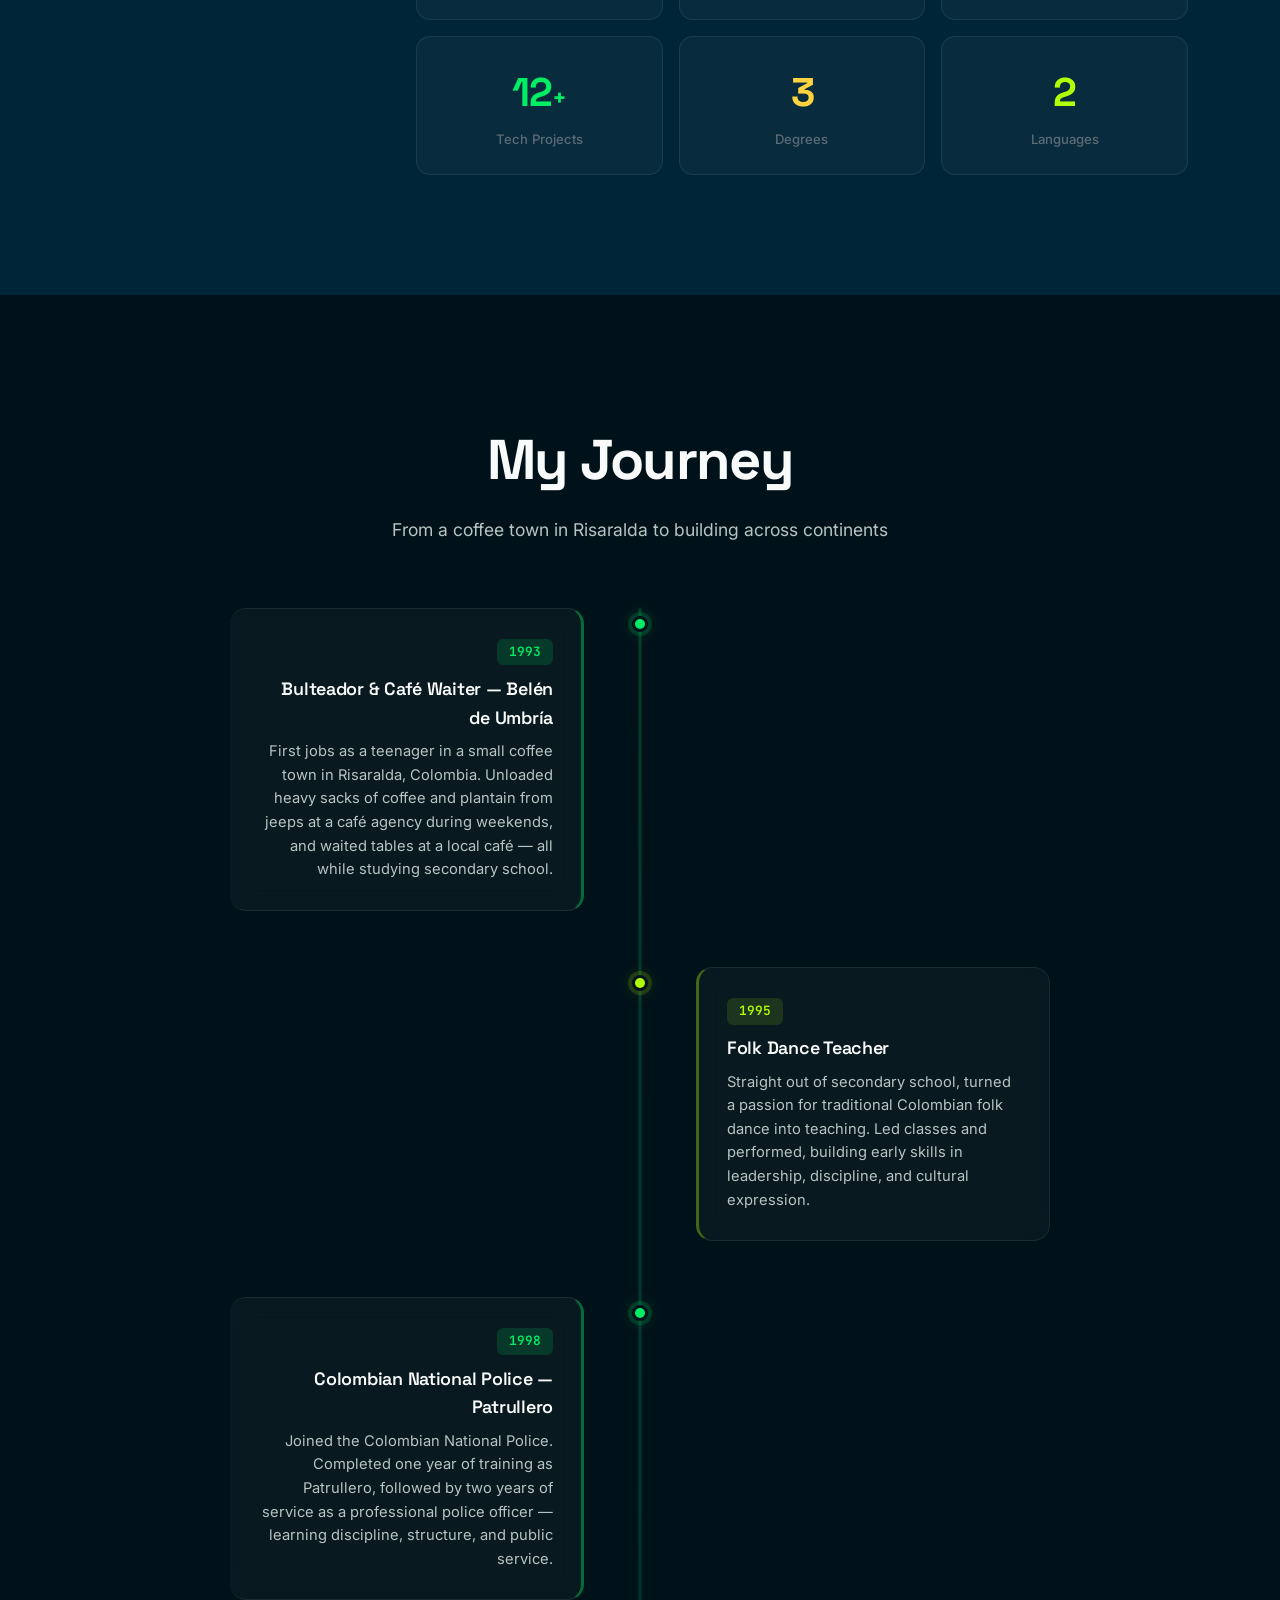
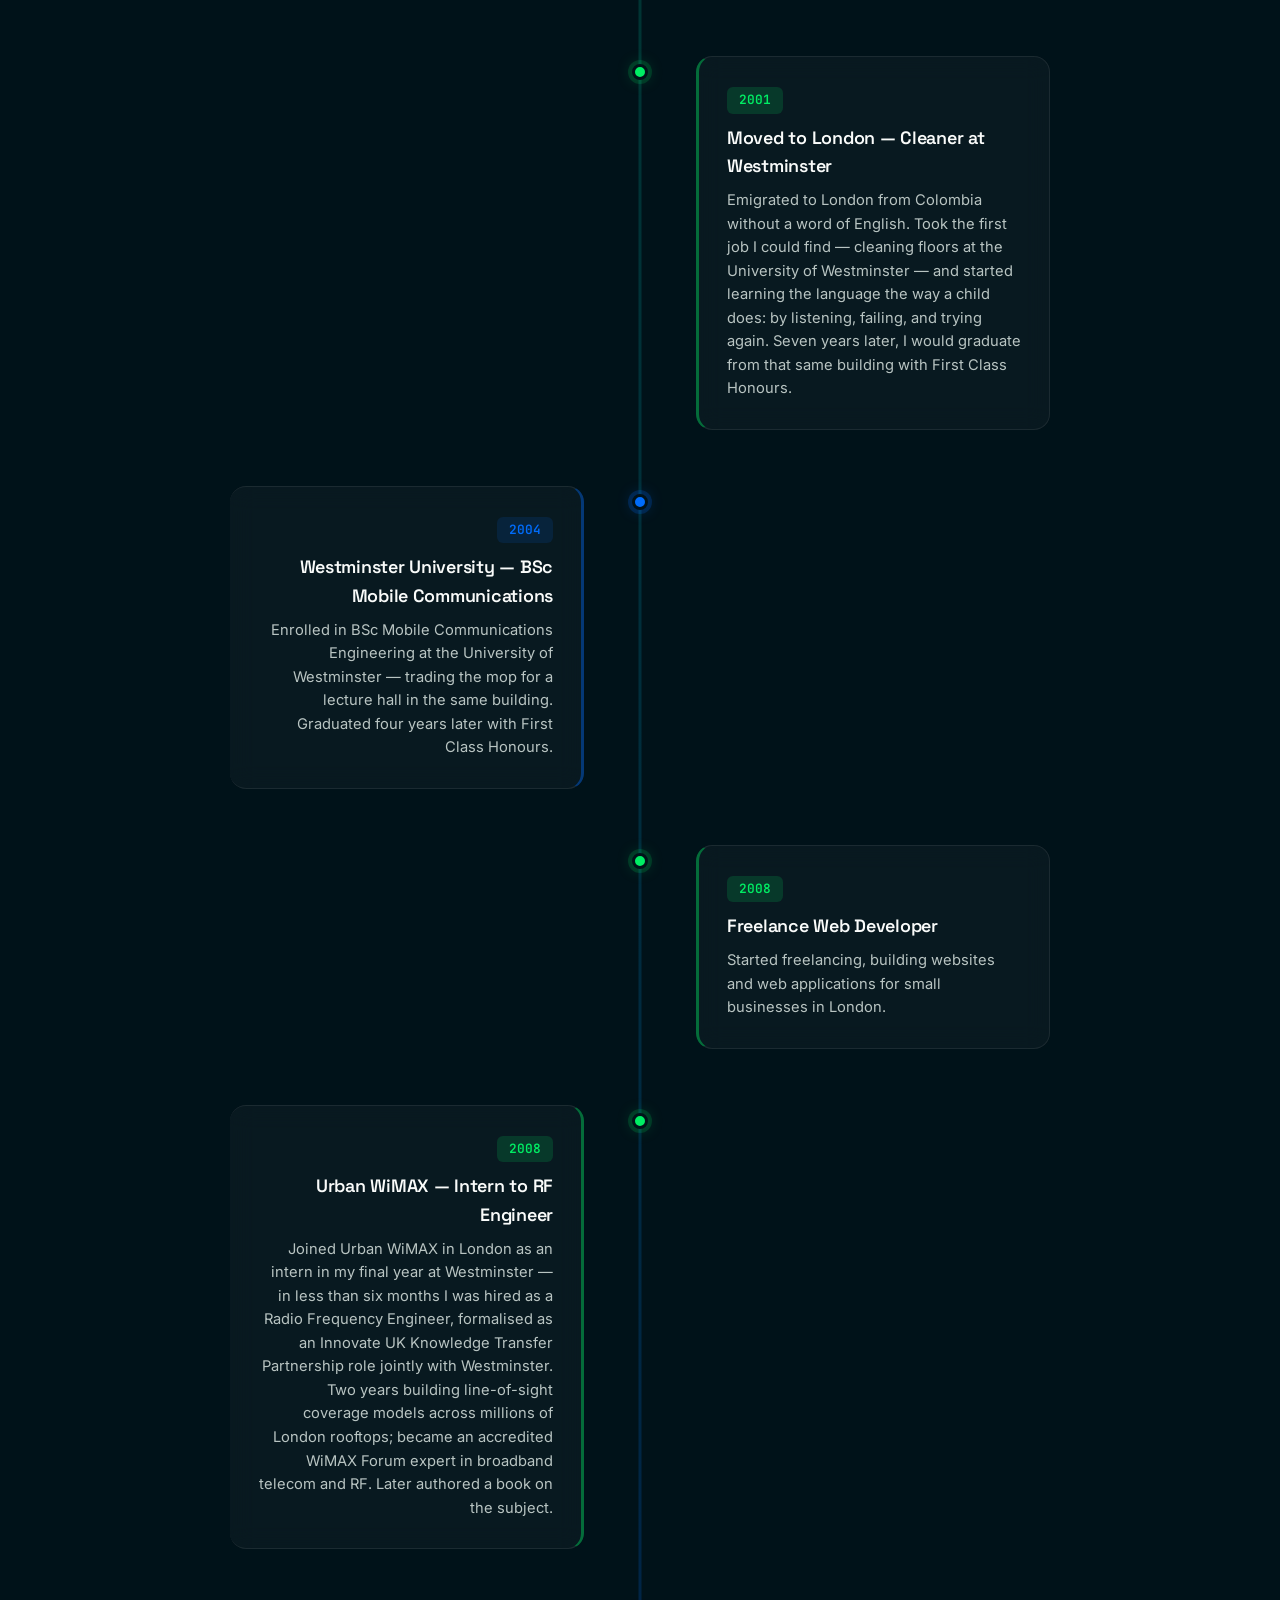
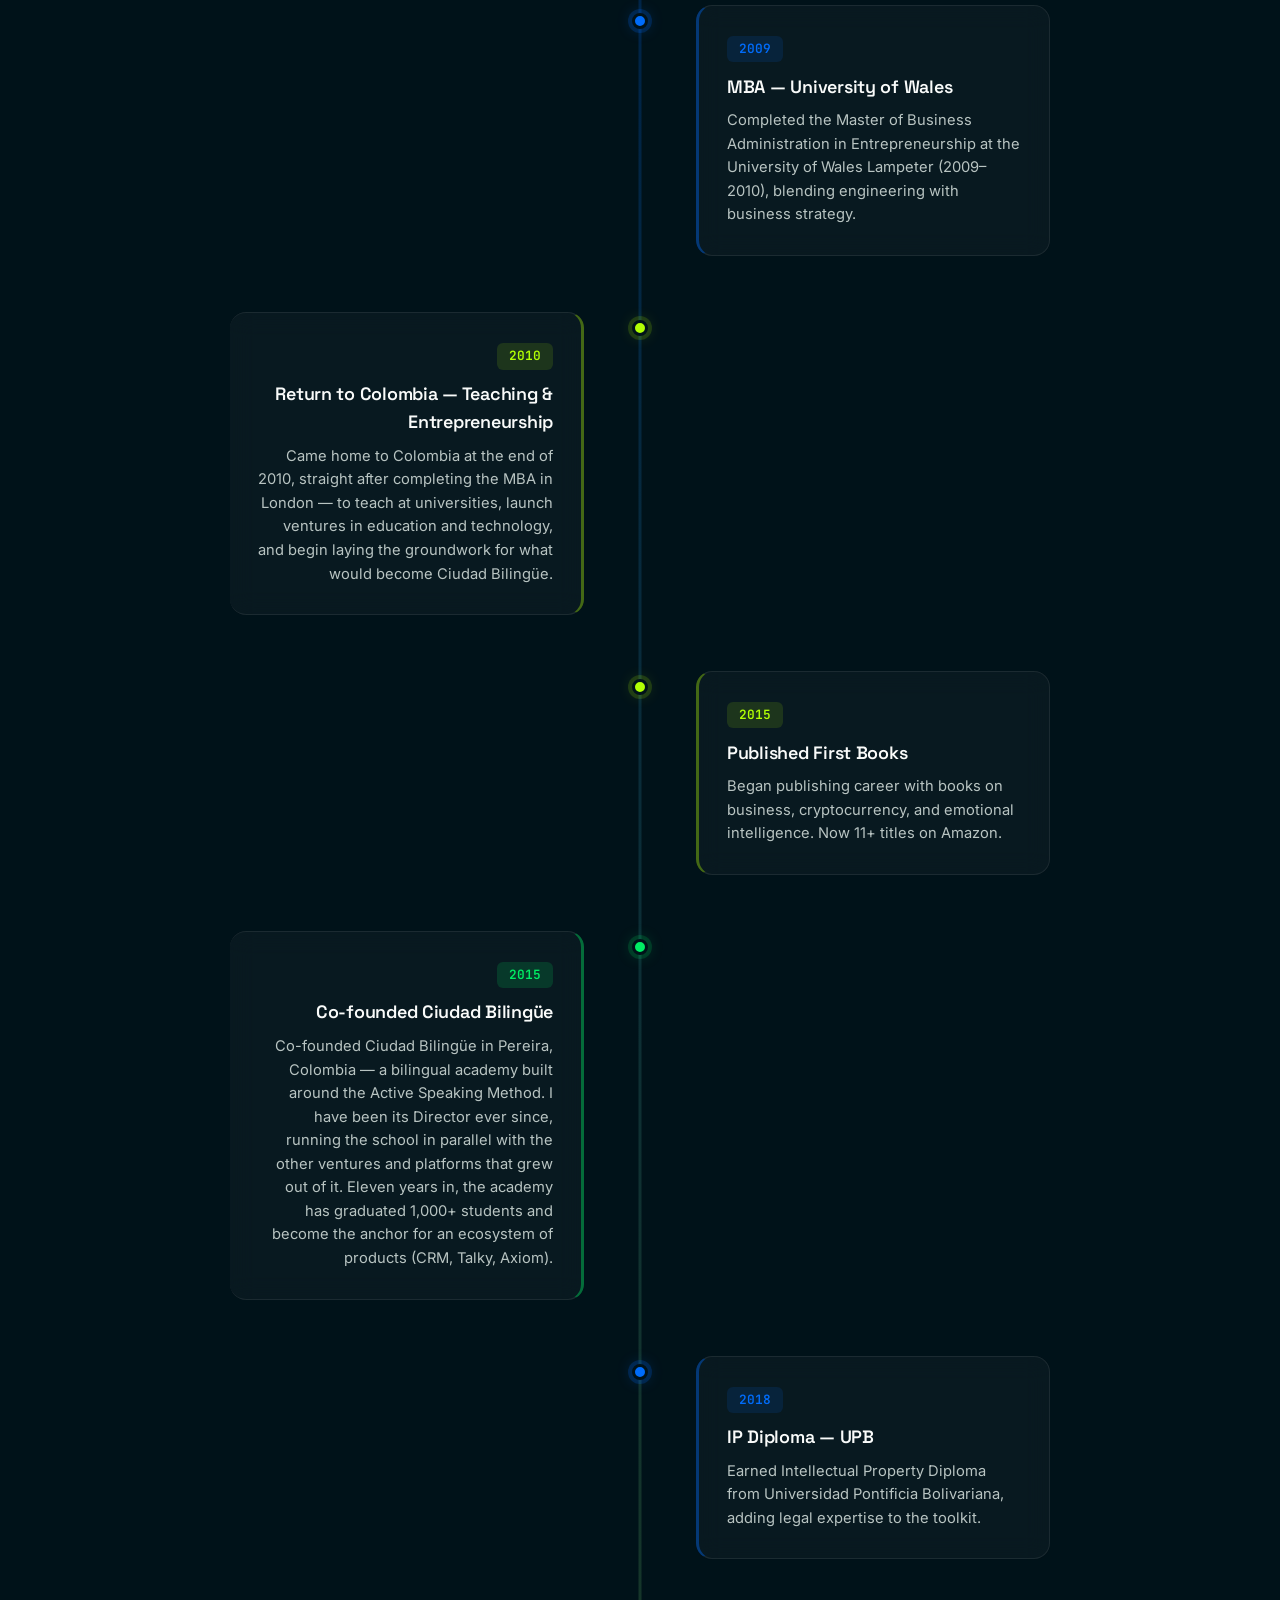
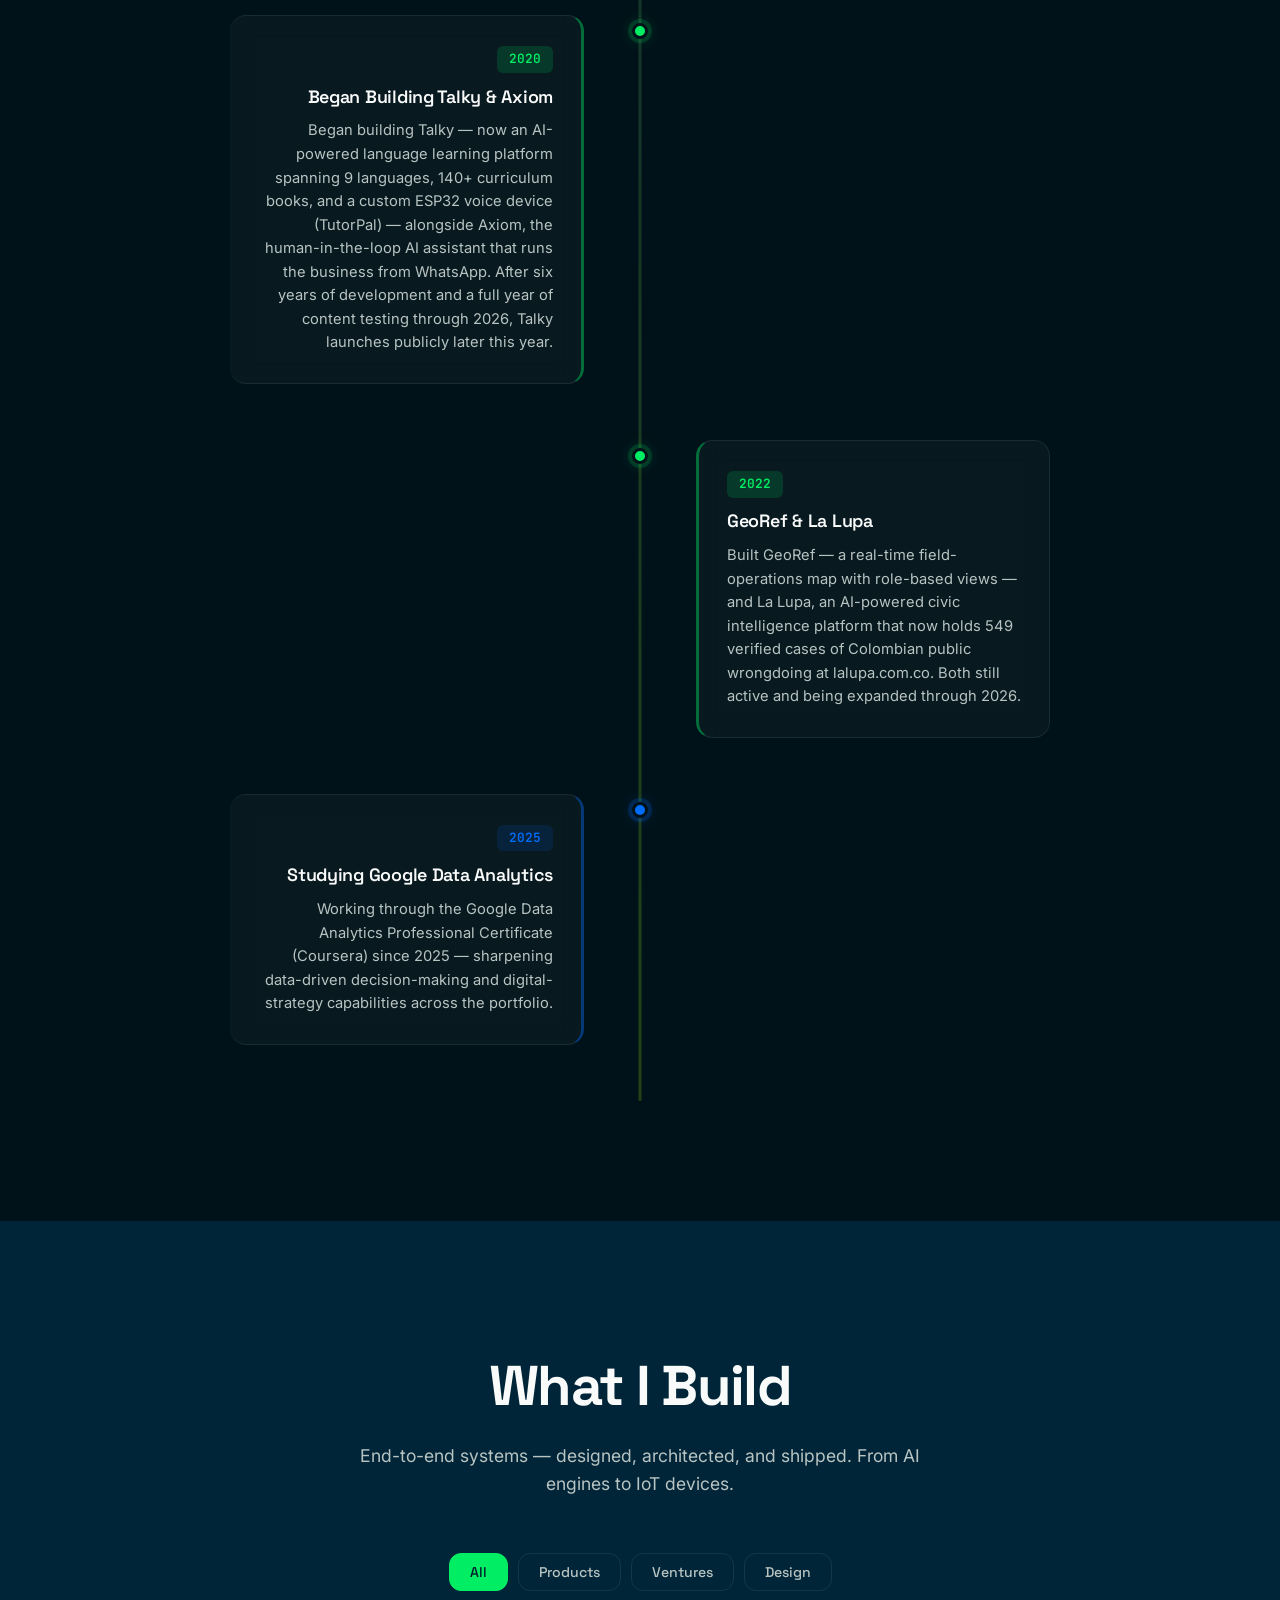
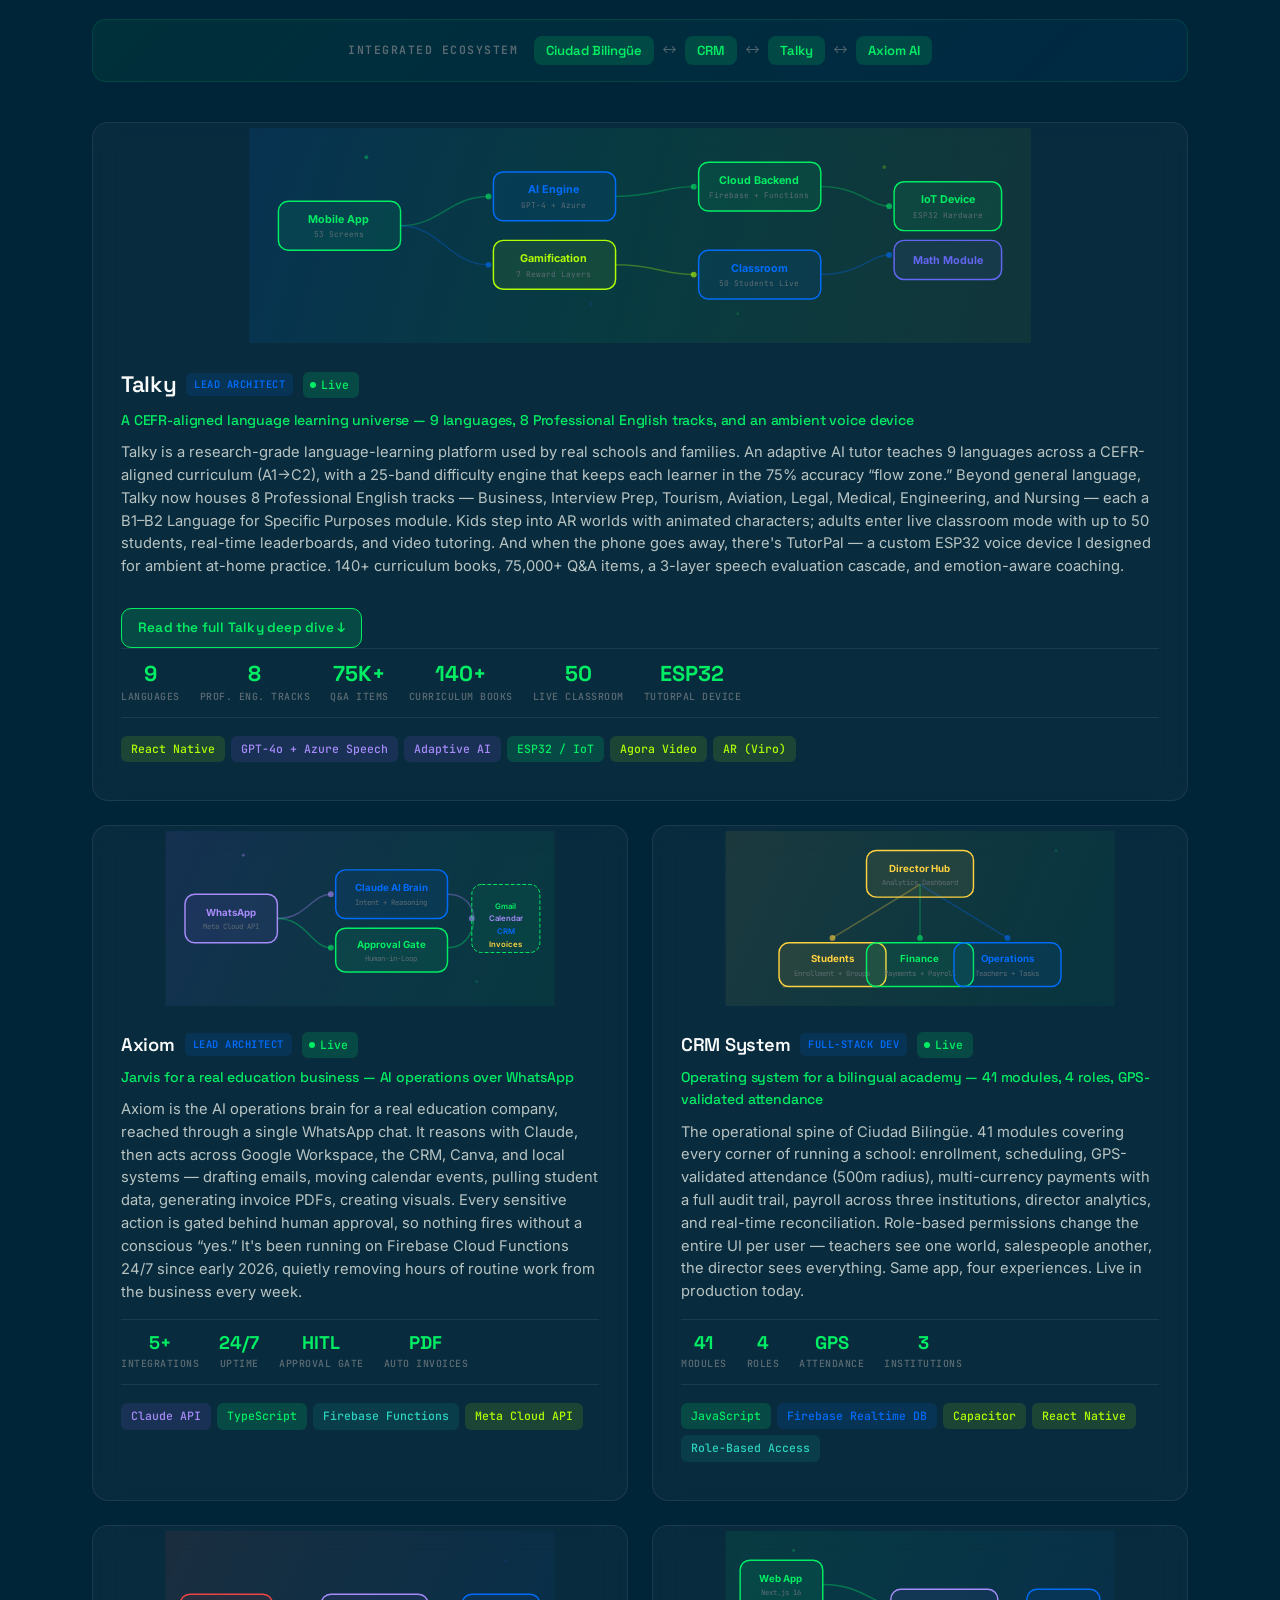
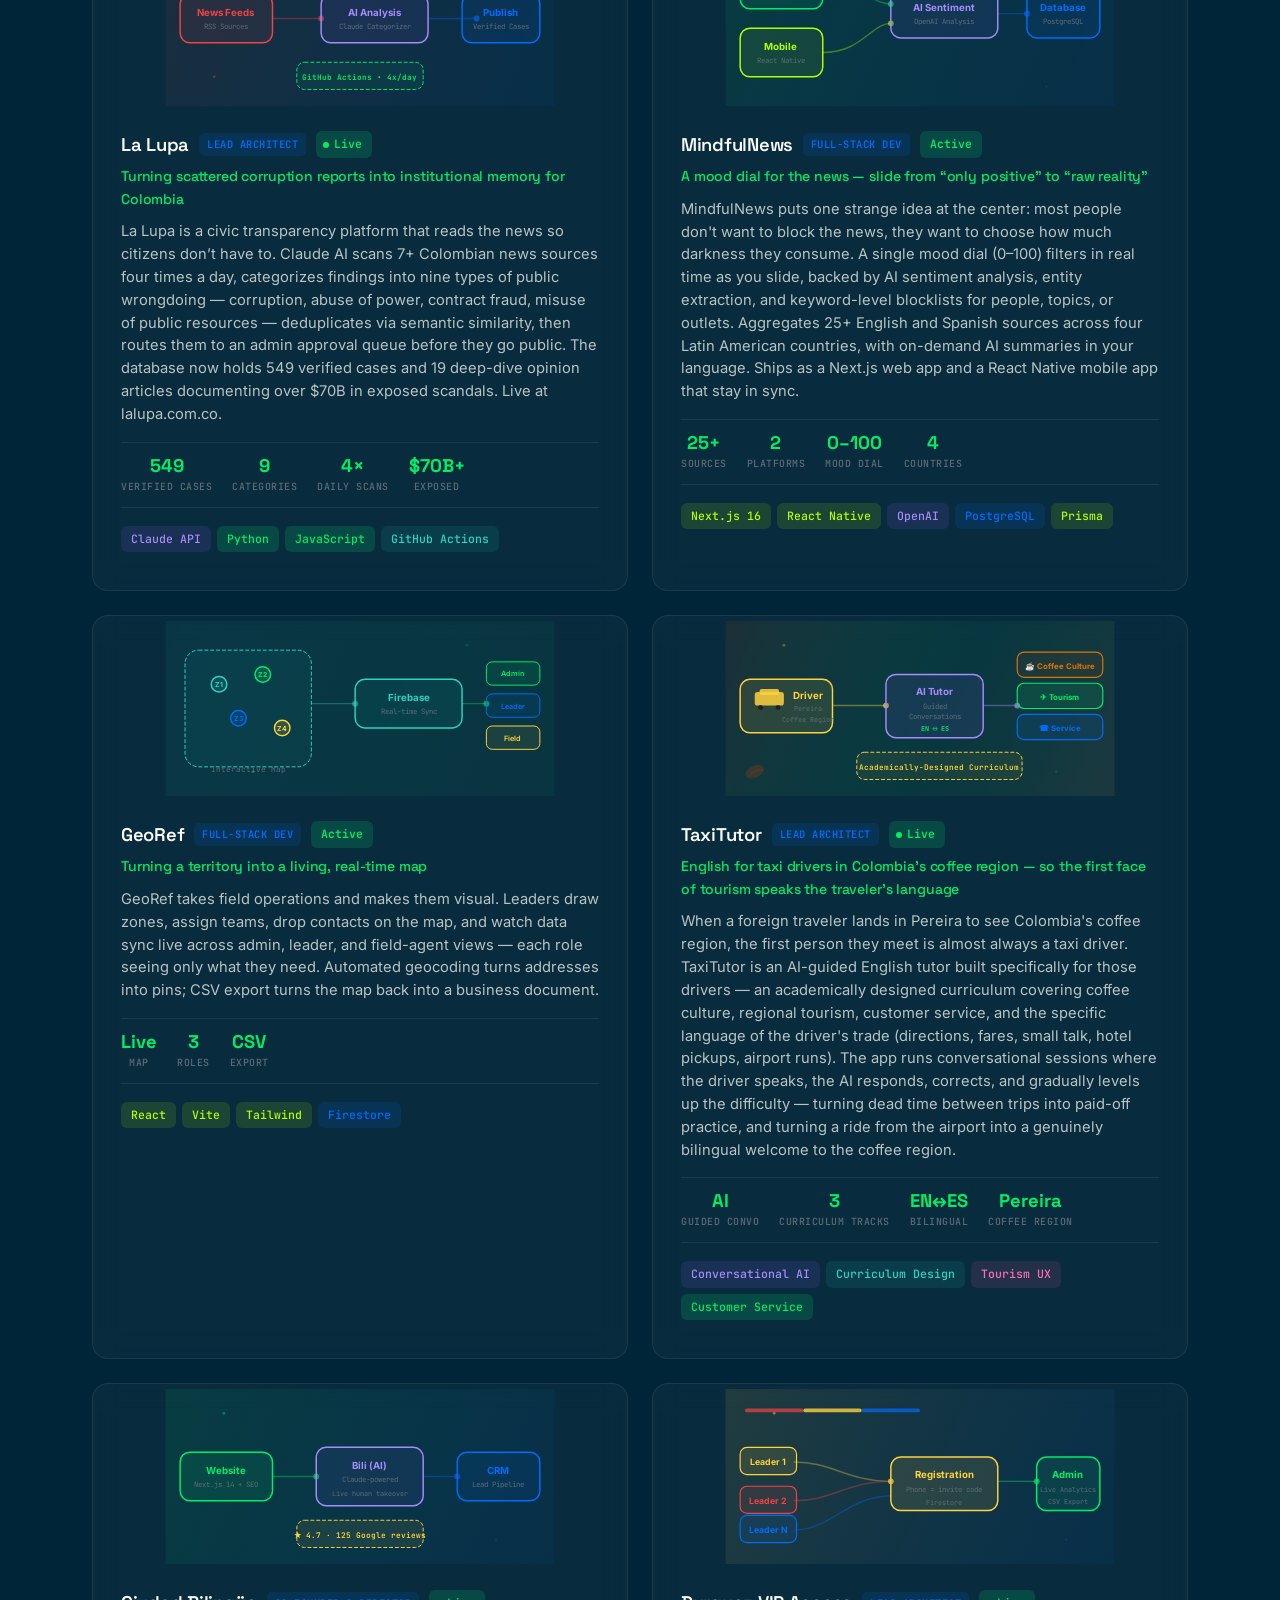
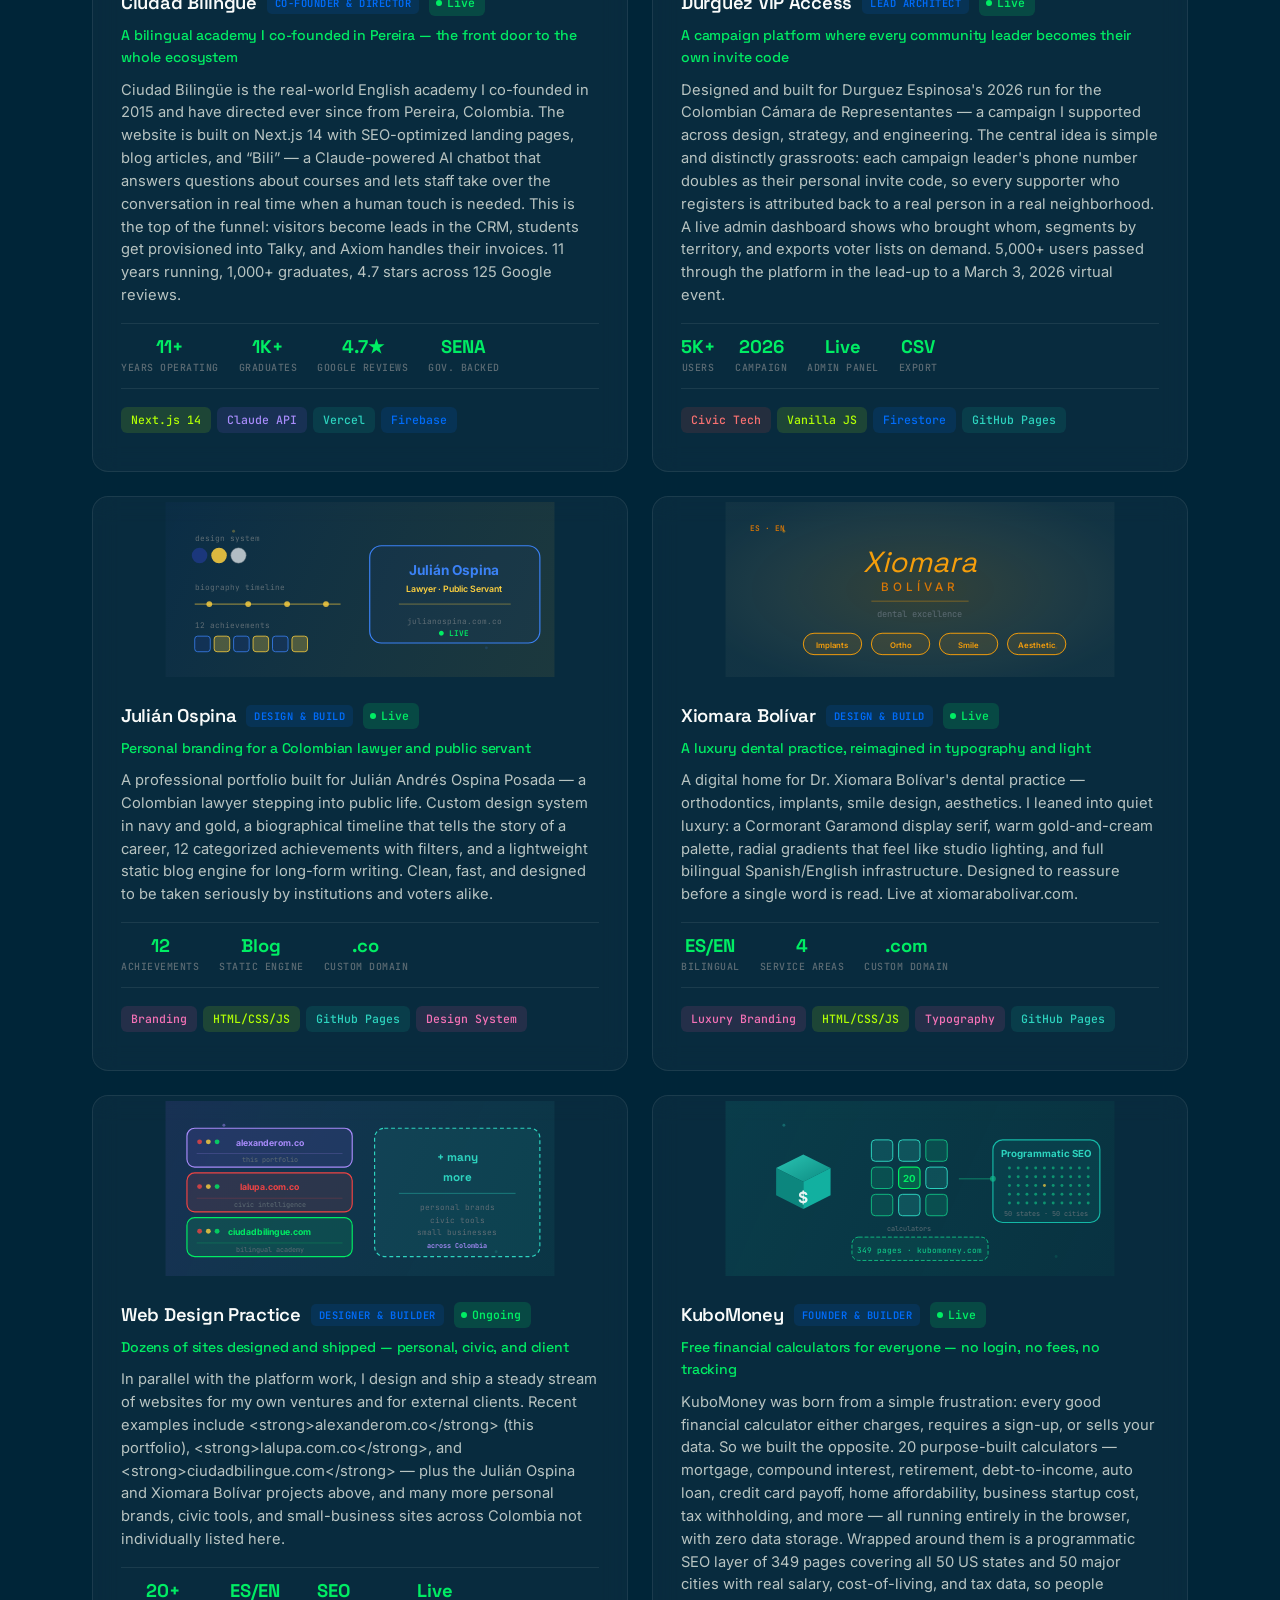
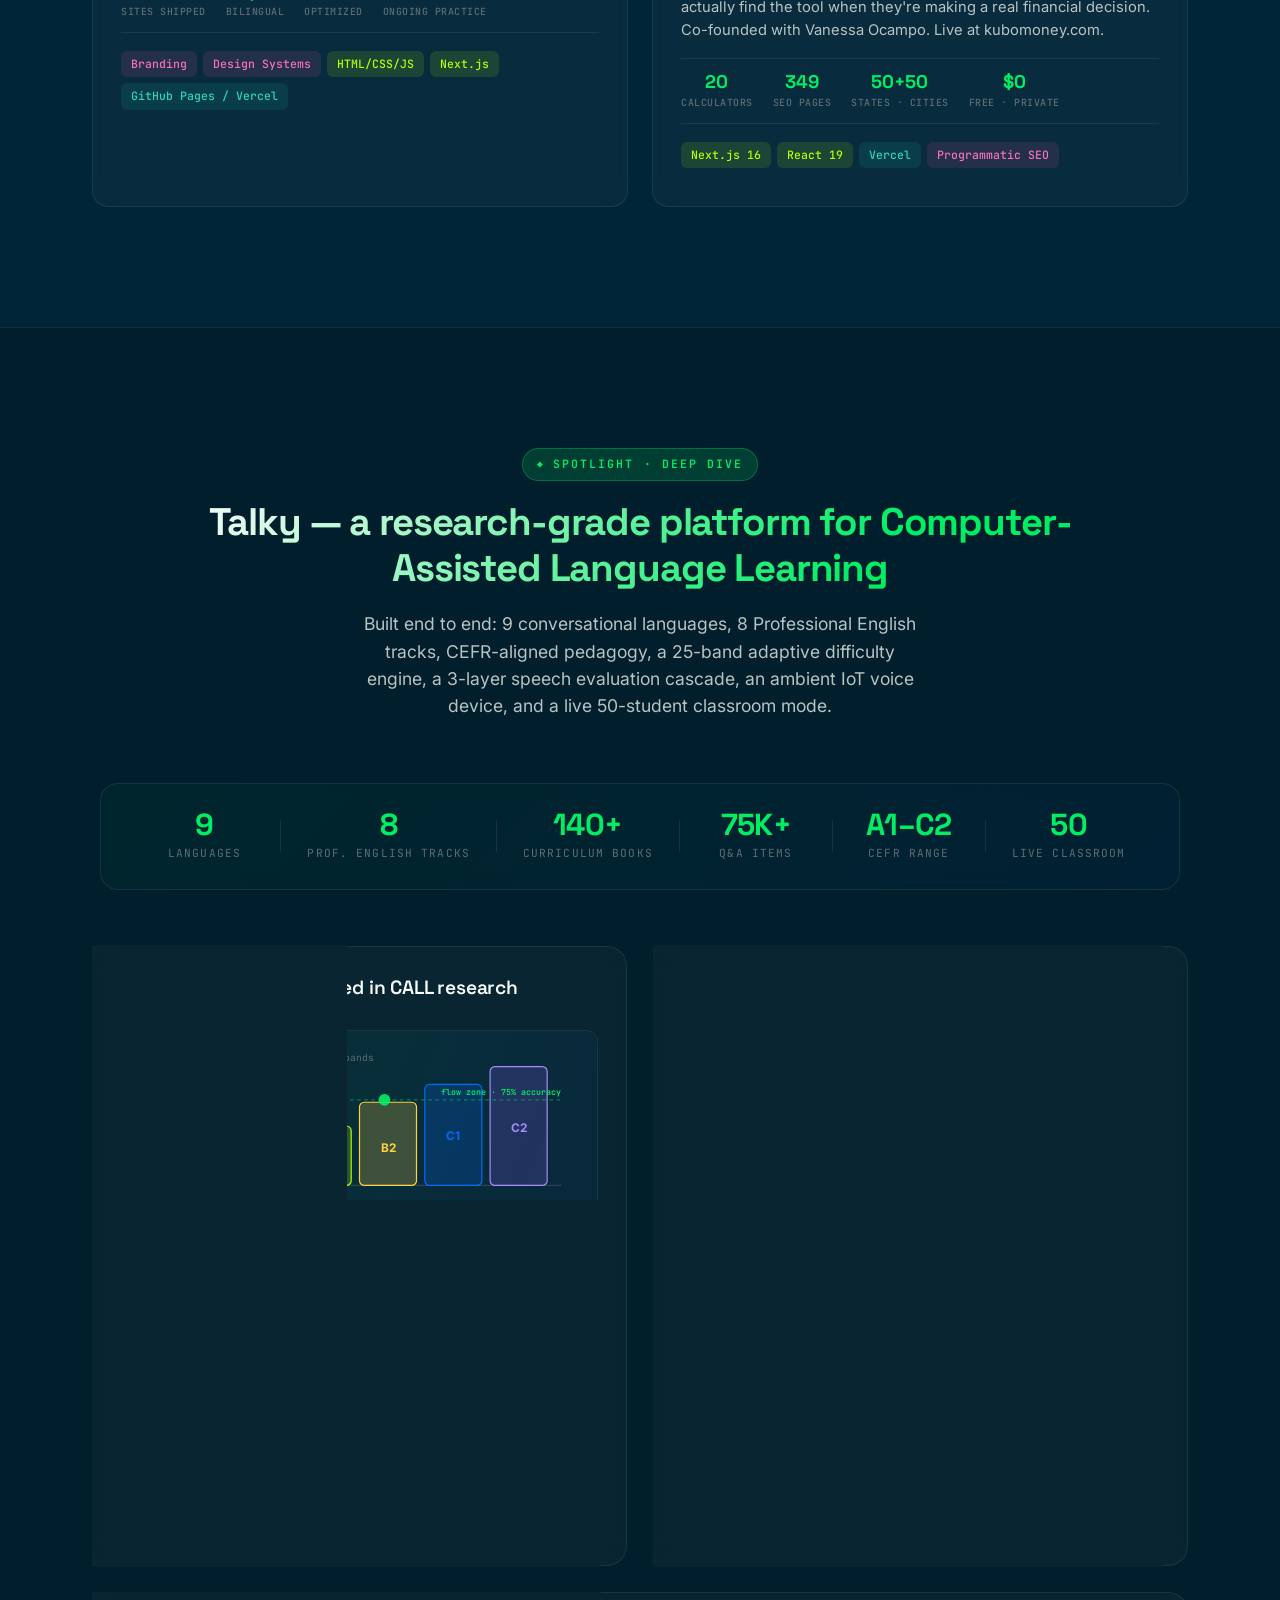
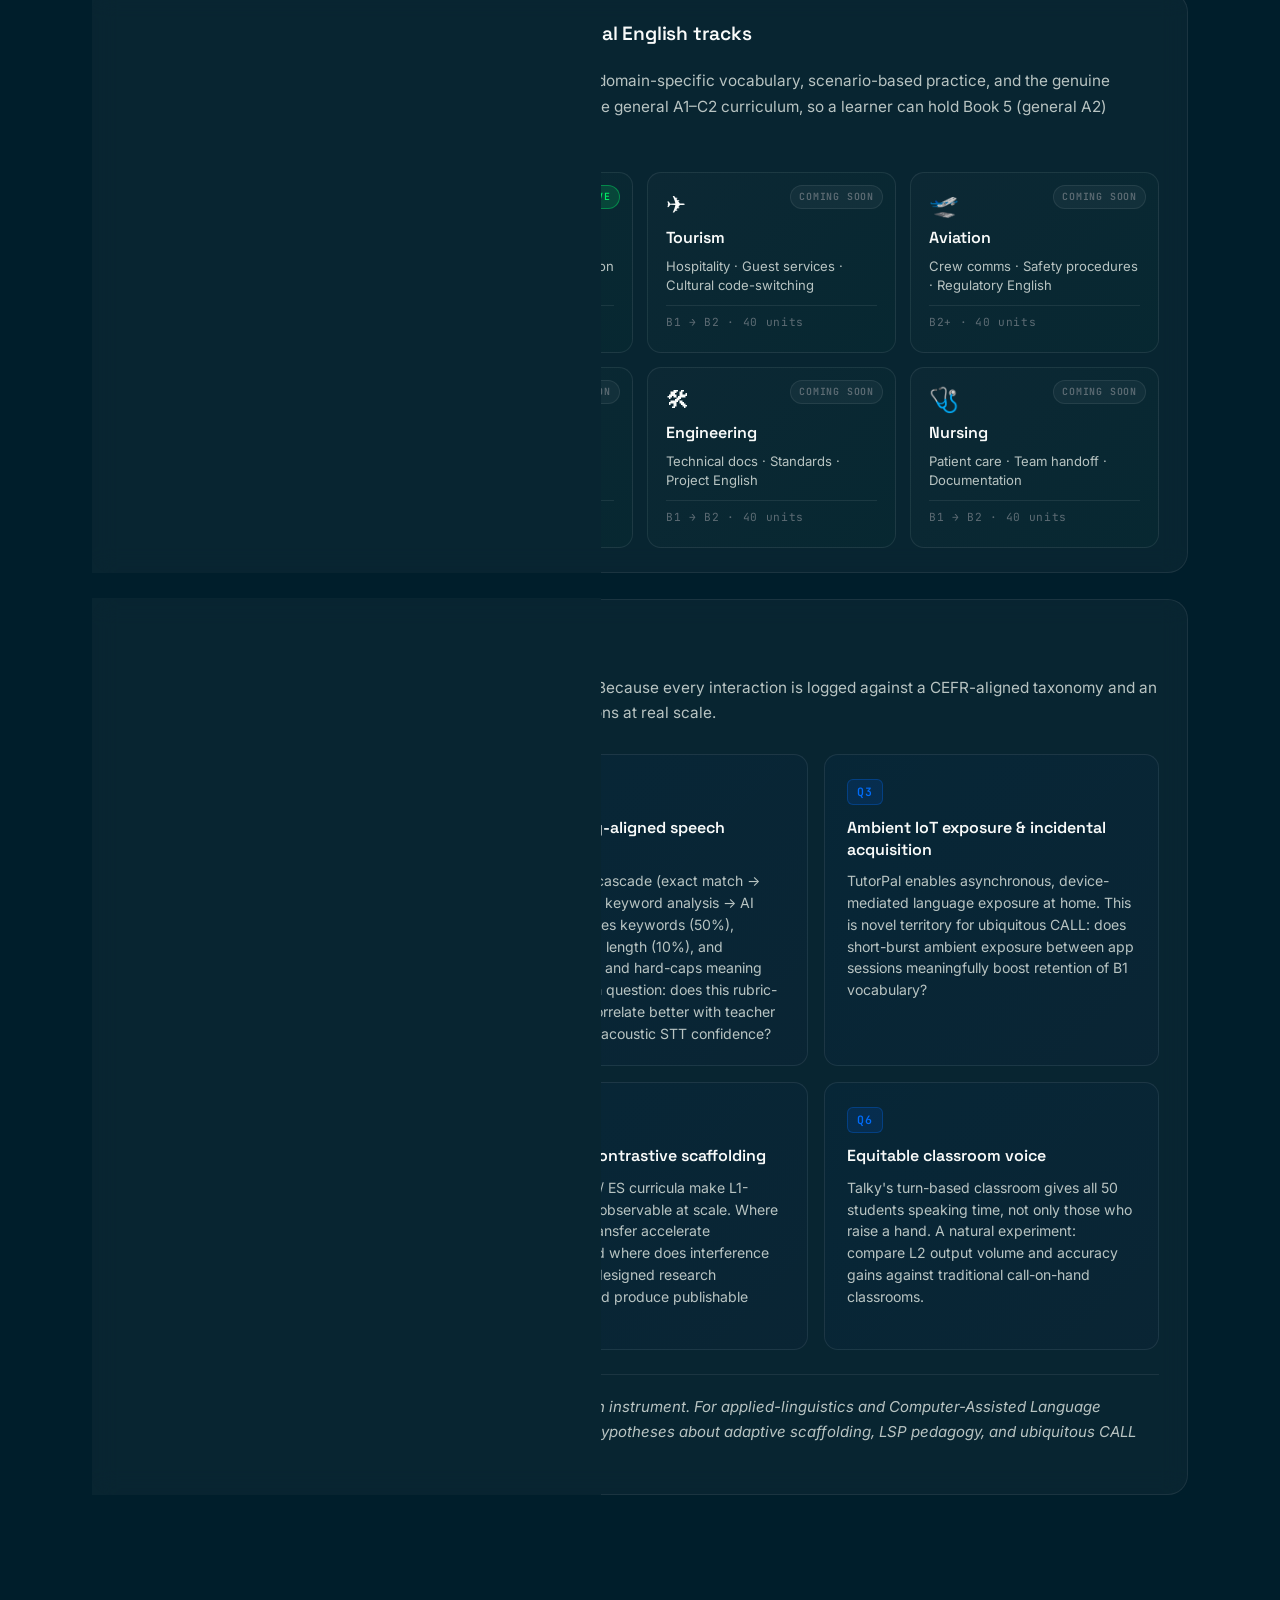
==== commit 6a0d9228: "Add standalone CV page matching site design New /cv.html + css/cv.css.  Design: - Light theme (white" ====
--- a/index.html
+++ b/index.html
@@ -122,6 +122,7 @@
       </p>
       <div class="hero__cta reveal-text" style="animation-delay: 1s">
         <a href="#projects" class="btn btn--primary" data-i18n="hero.cta">View My Work</a>
+        <a href="cv.html" class="btn btn--outline" data-i18n="hero.cv">Read My CV</a>
         <a href="#contact" class="btn btn--outline" data-i18n="hero.contact">Get in Touch</a>
       </div>
     </div>
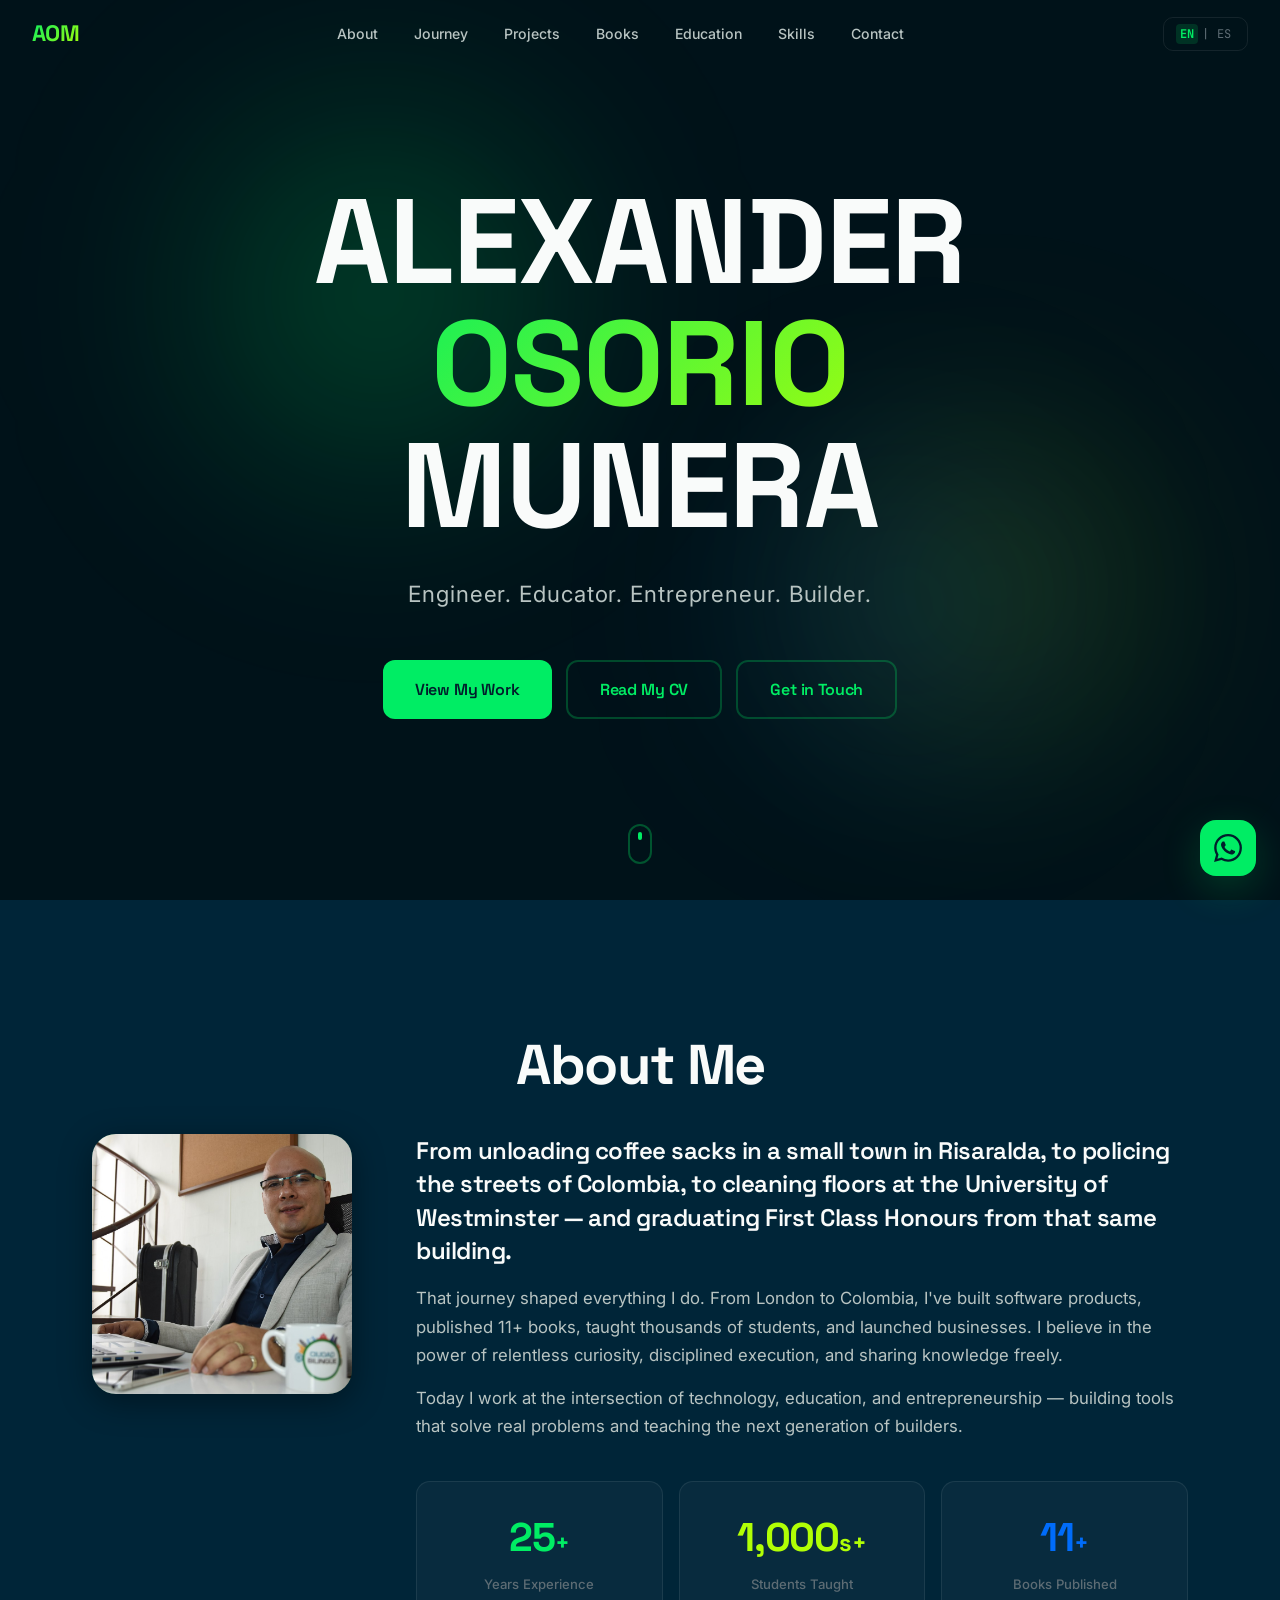
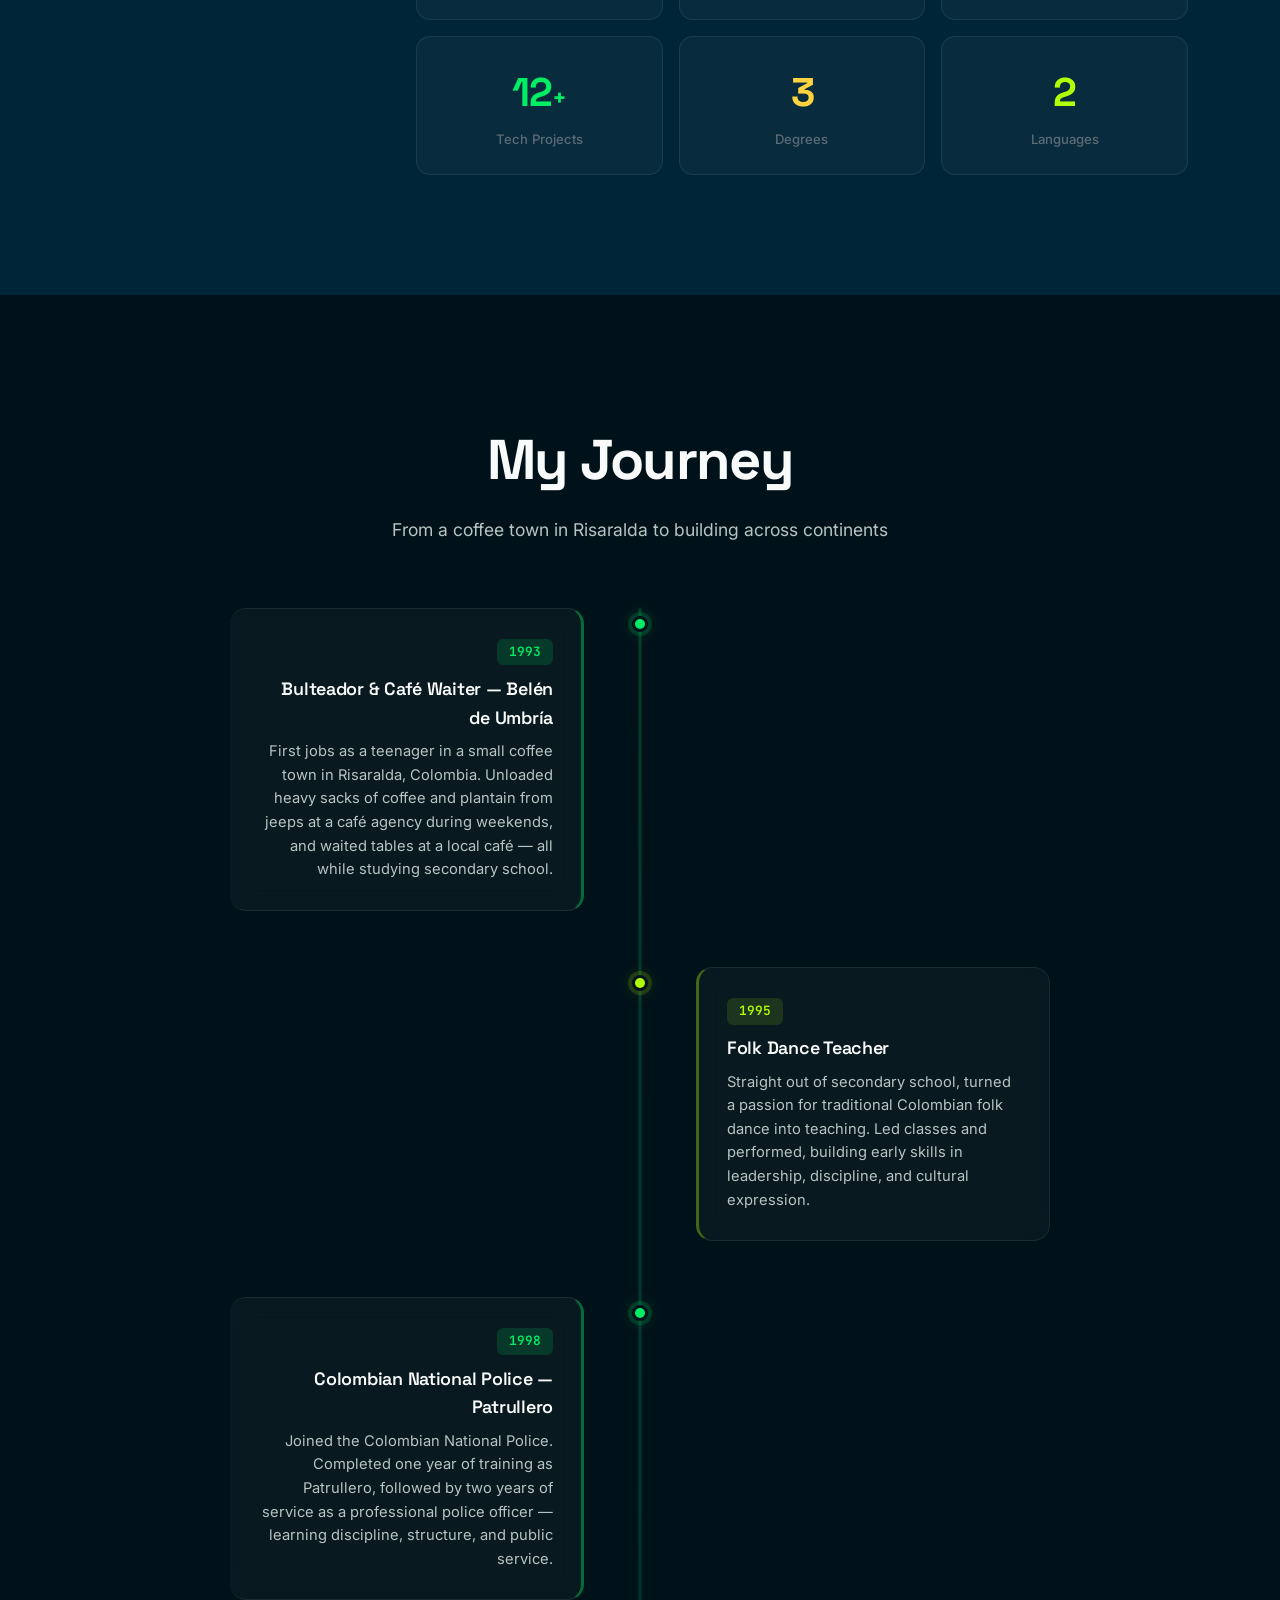
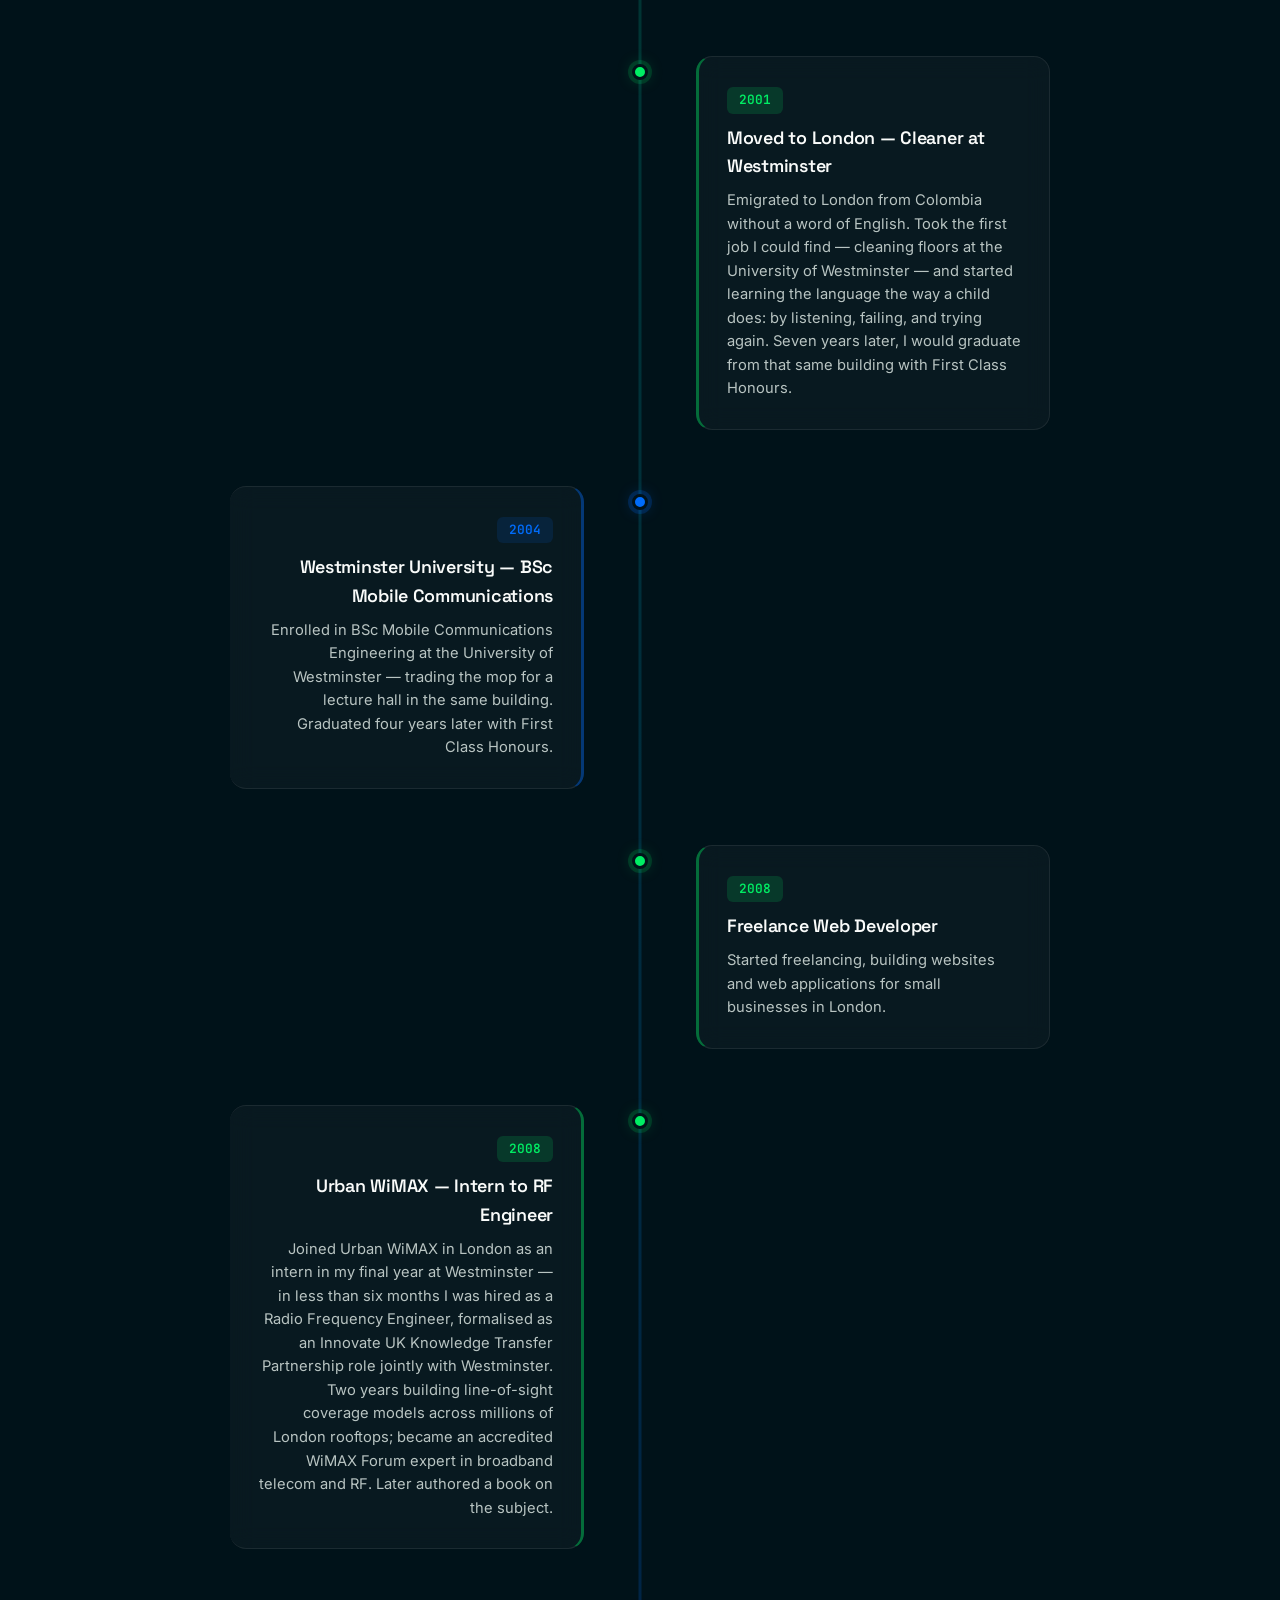
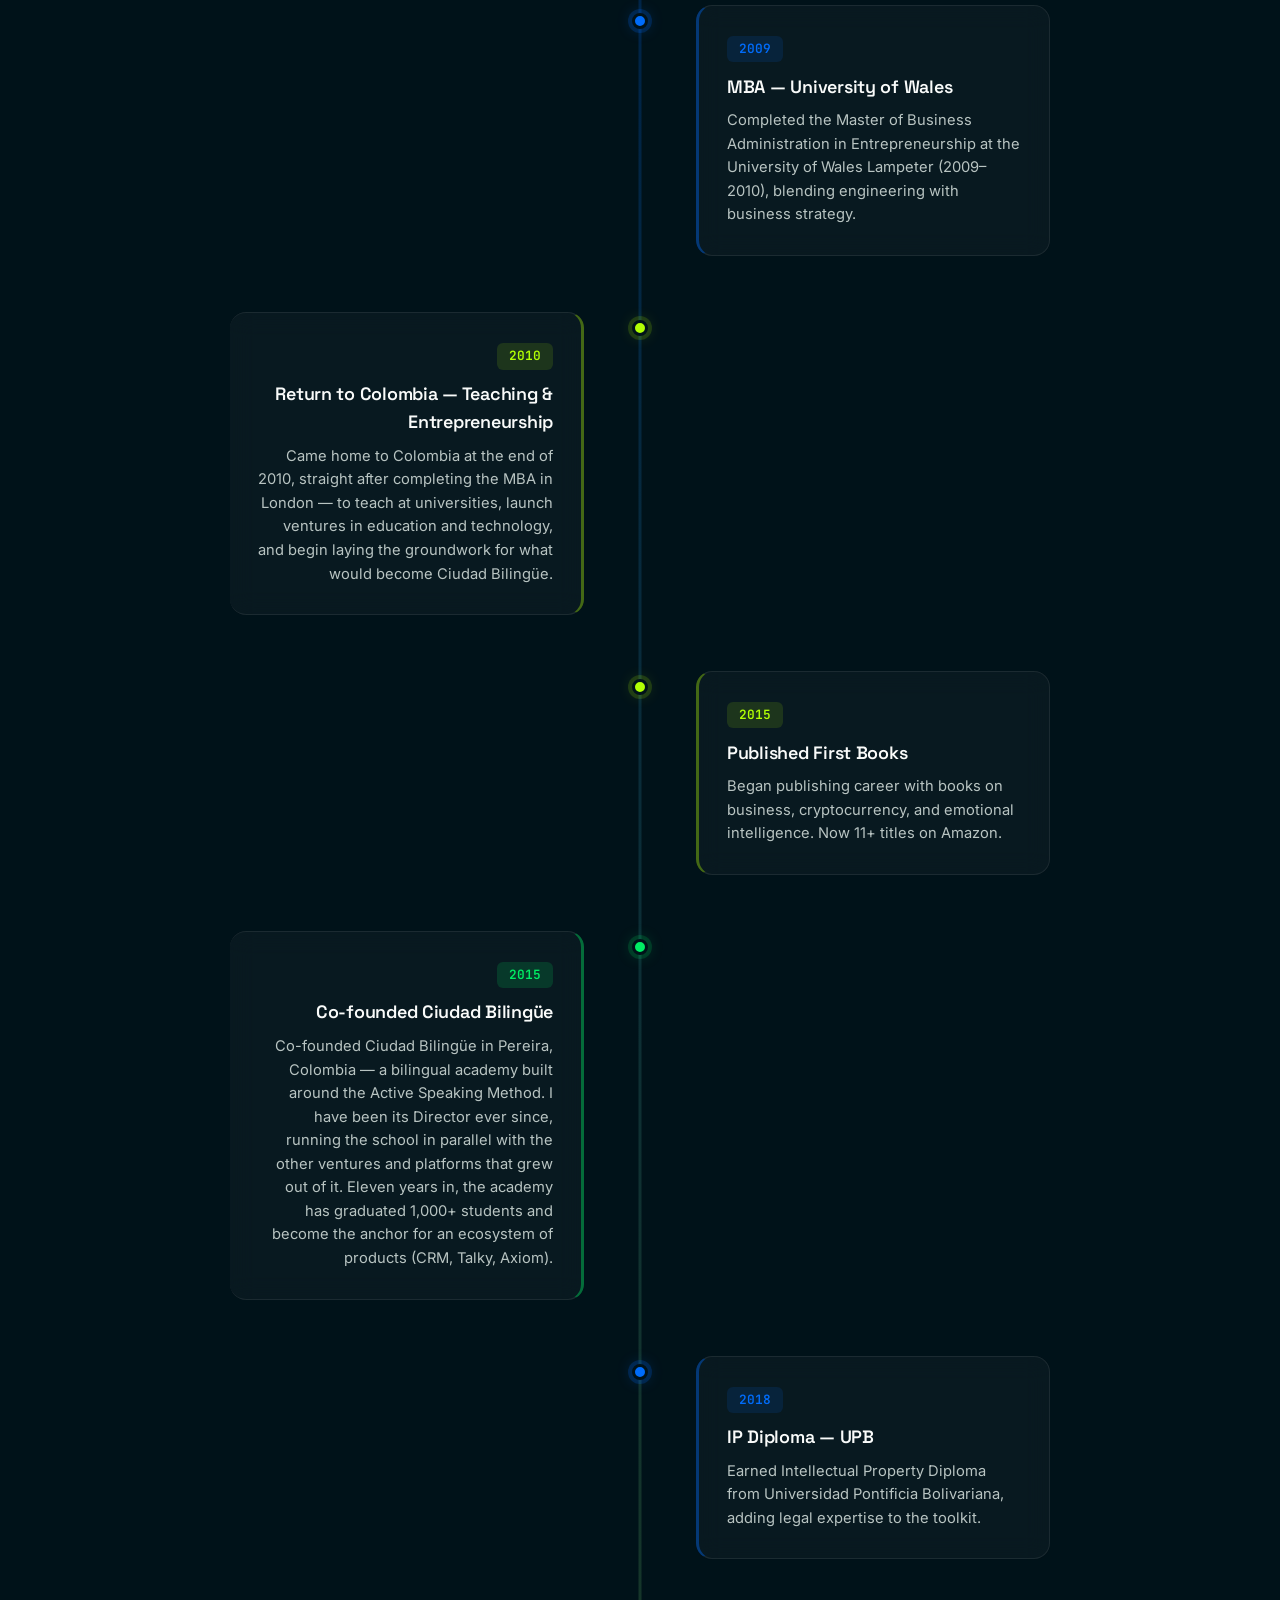
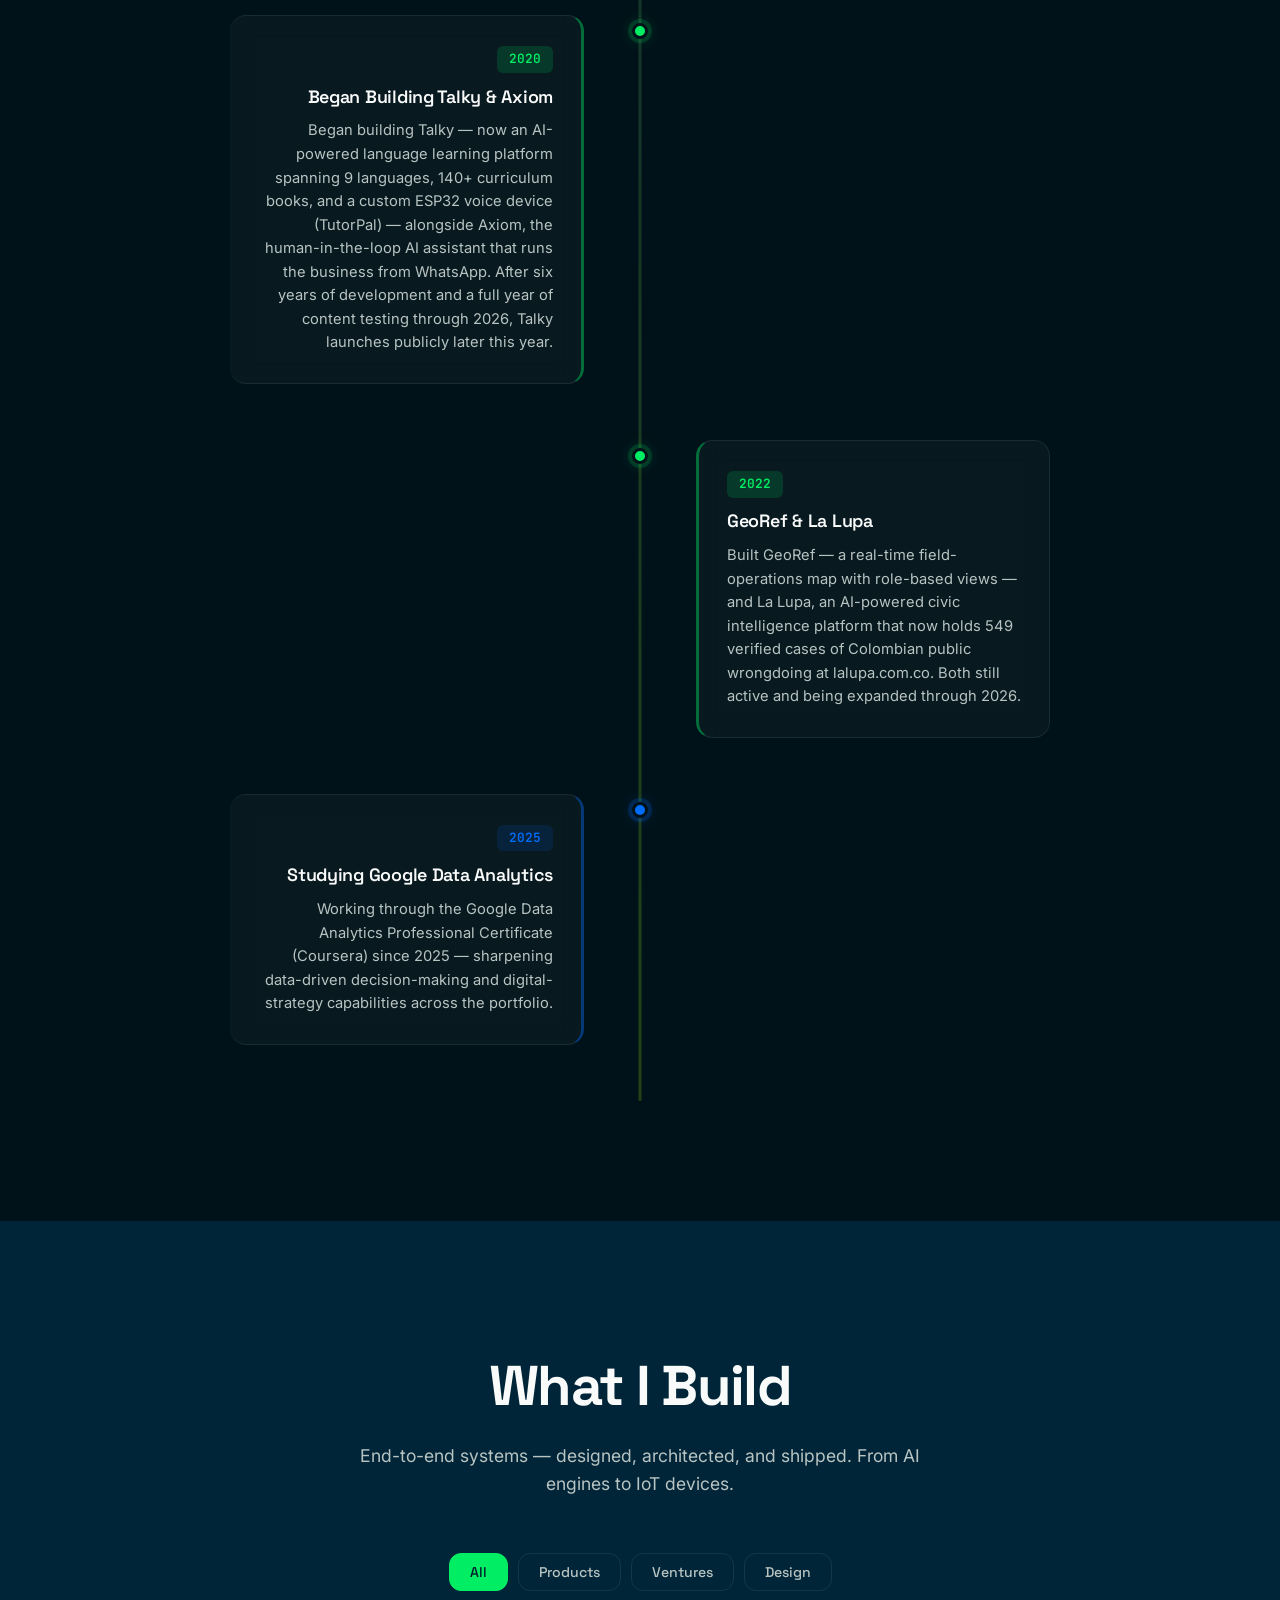
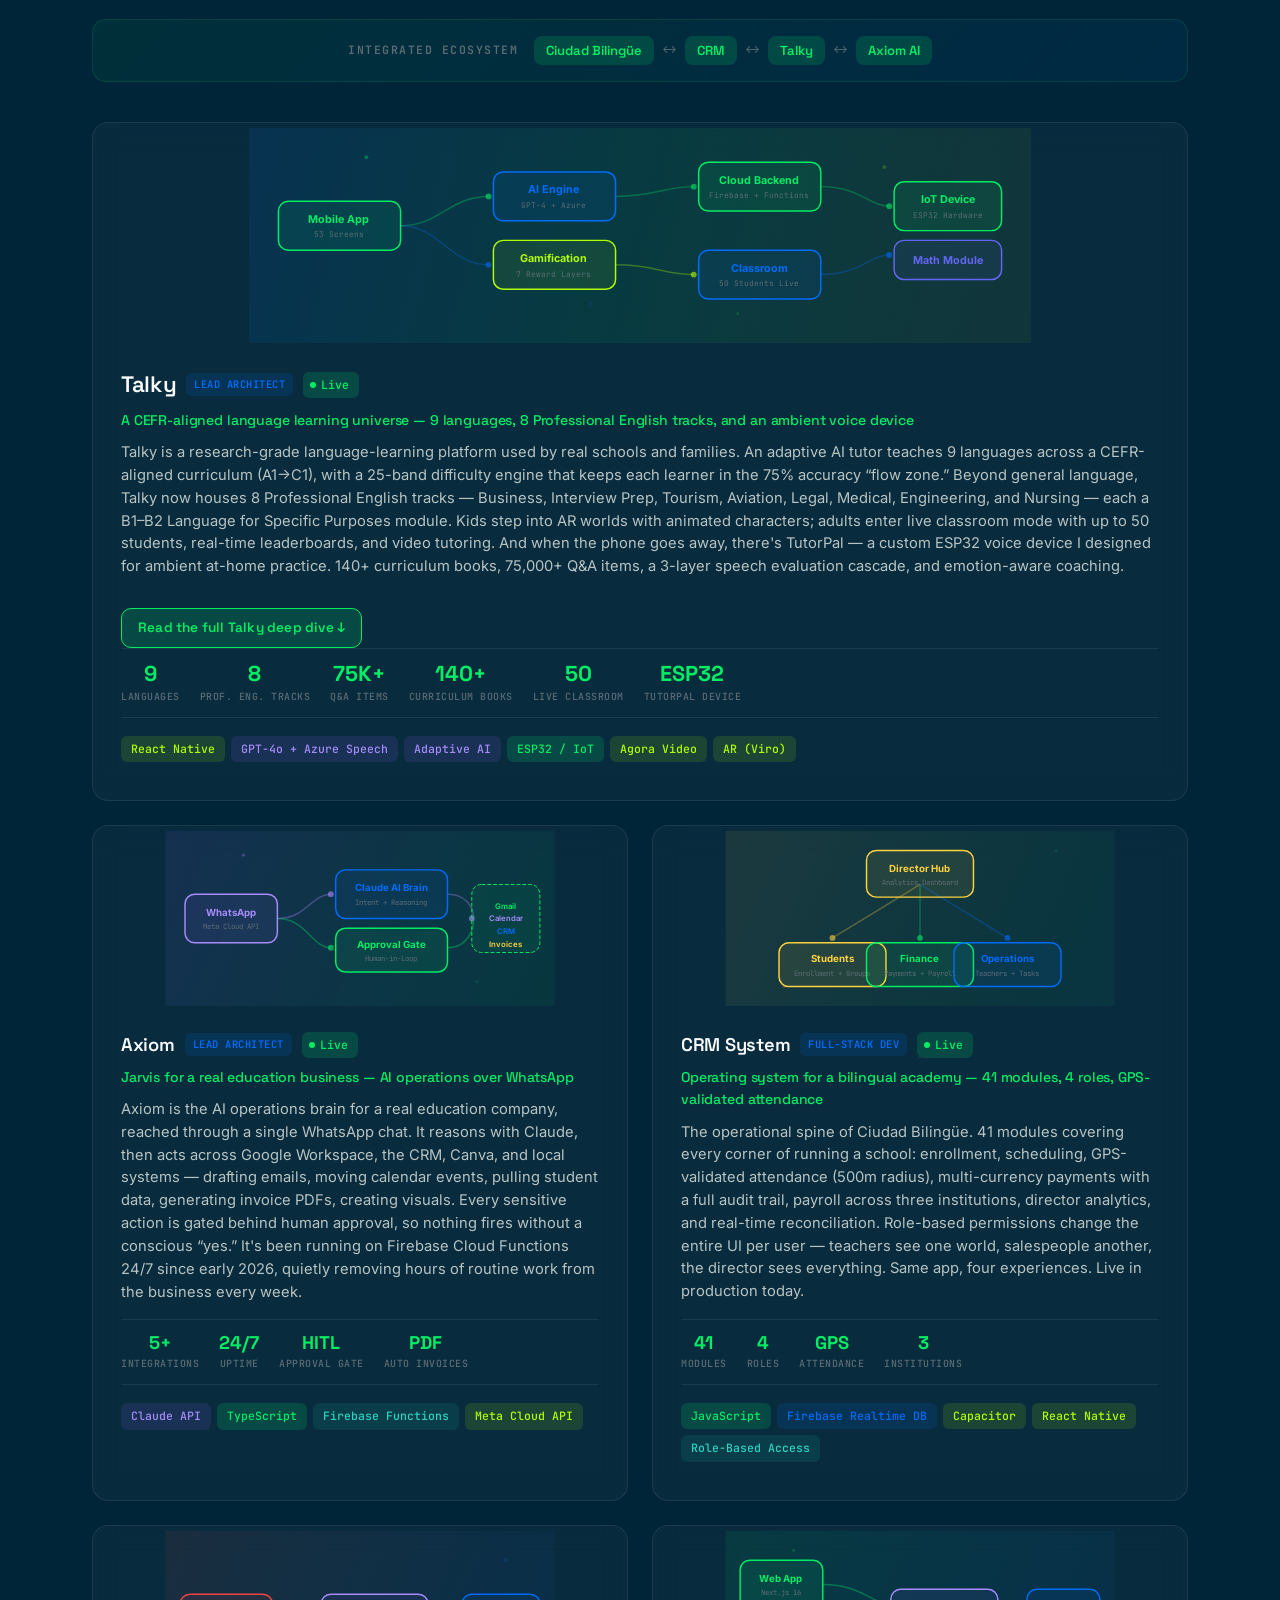
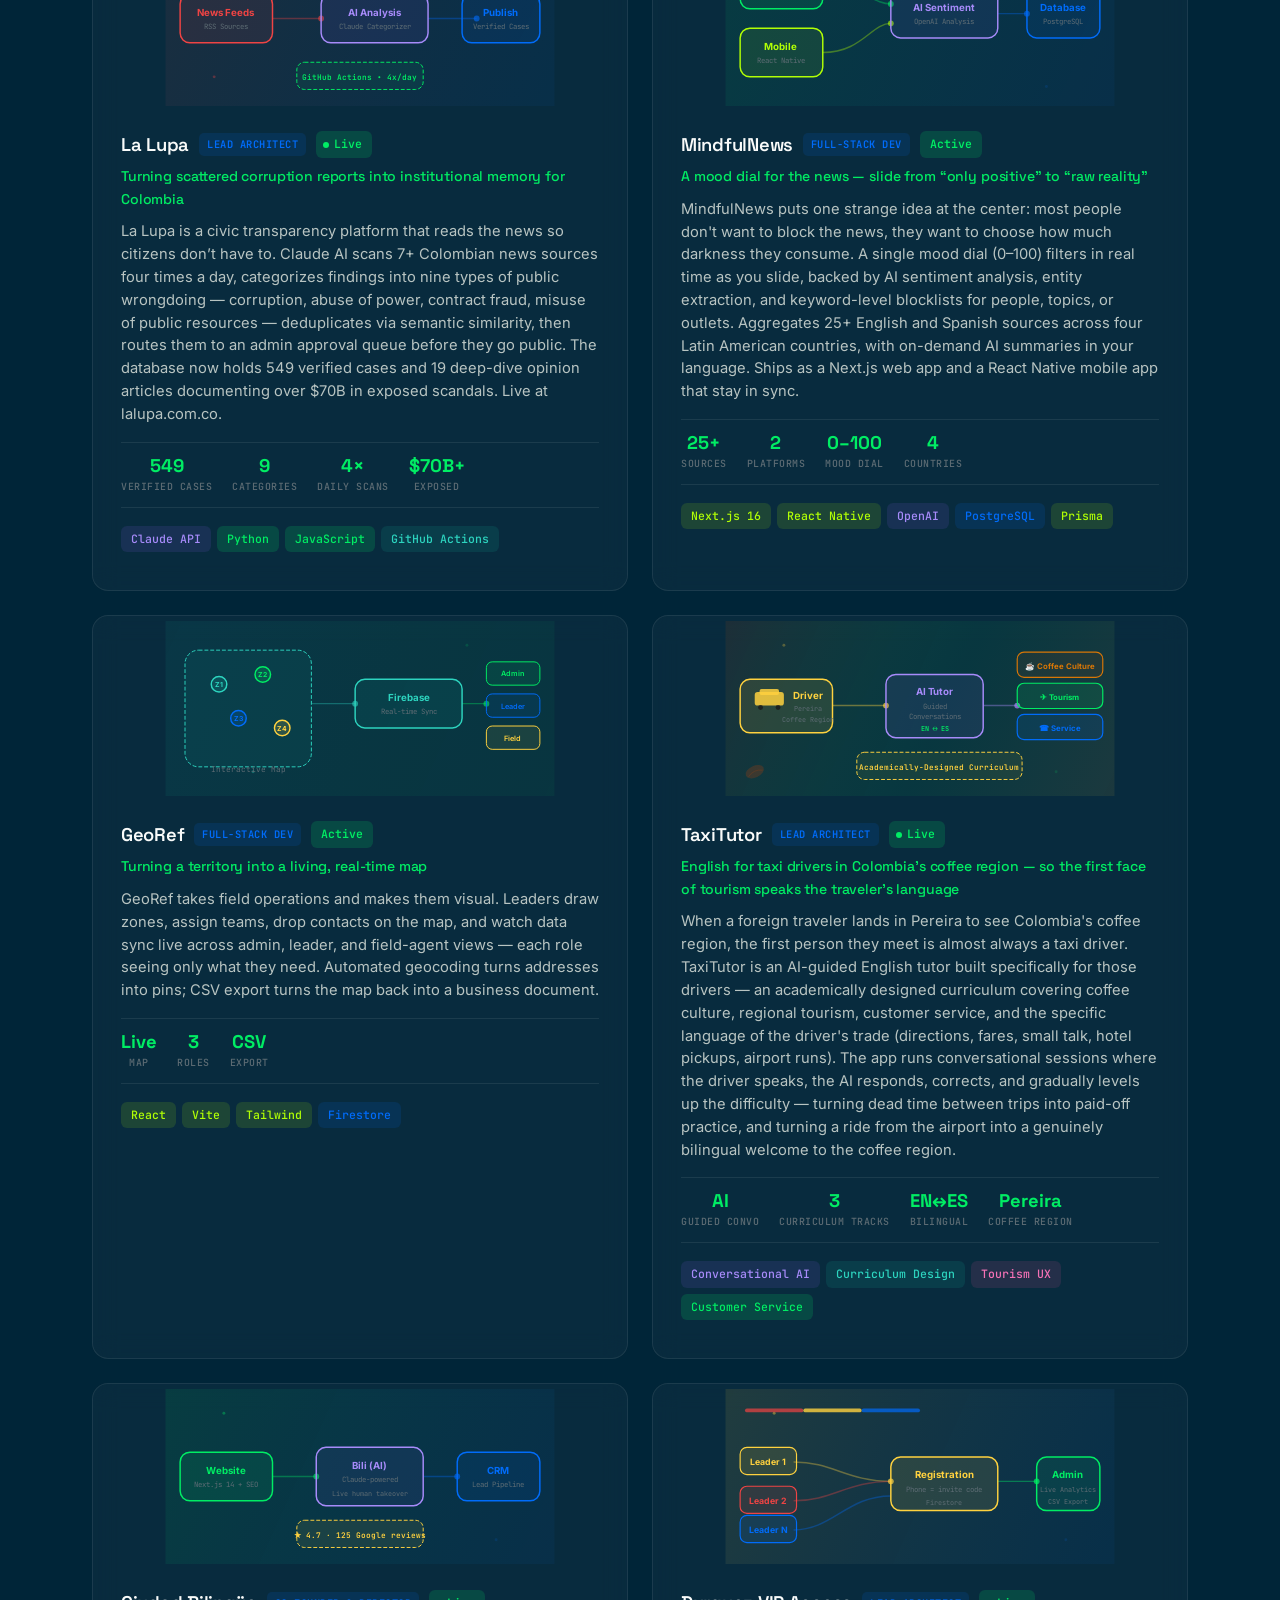
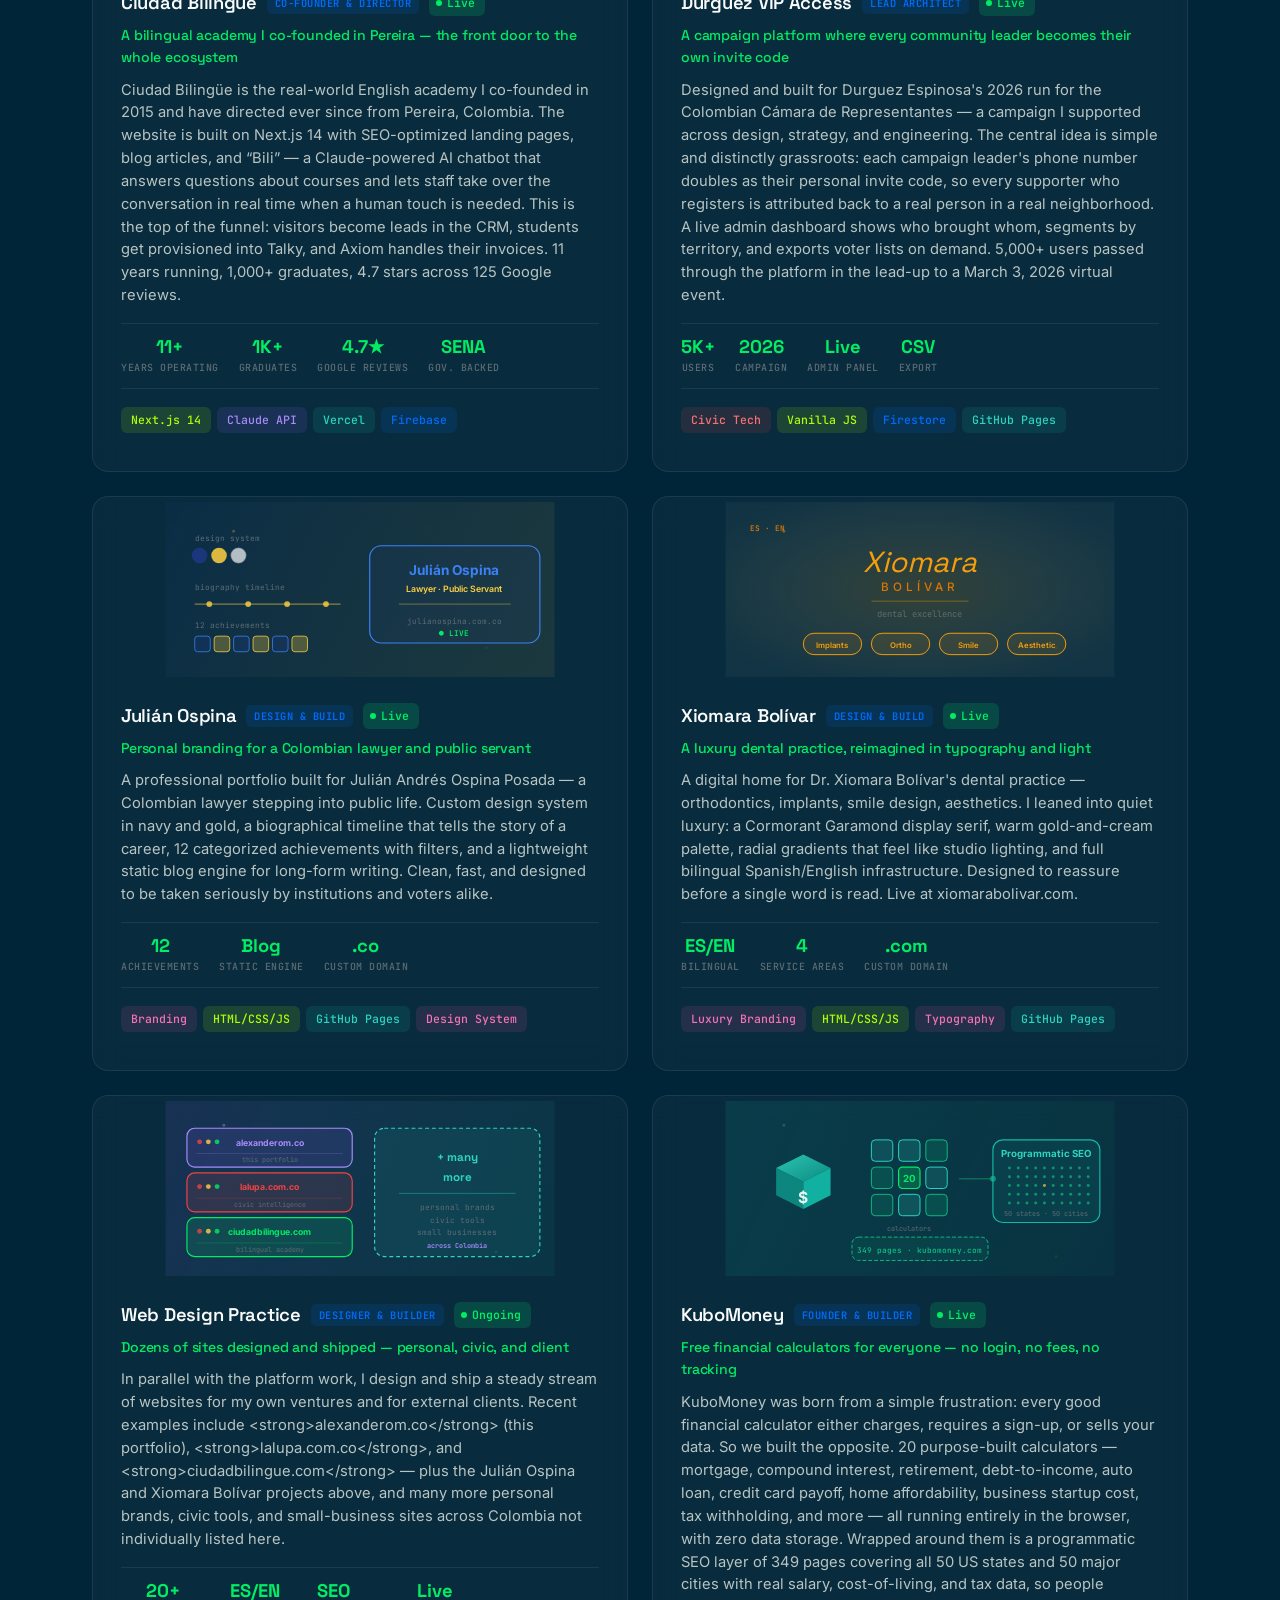
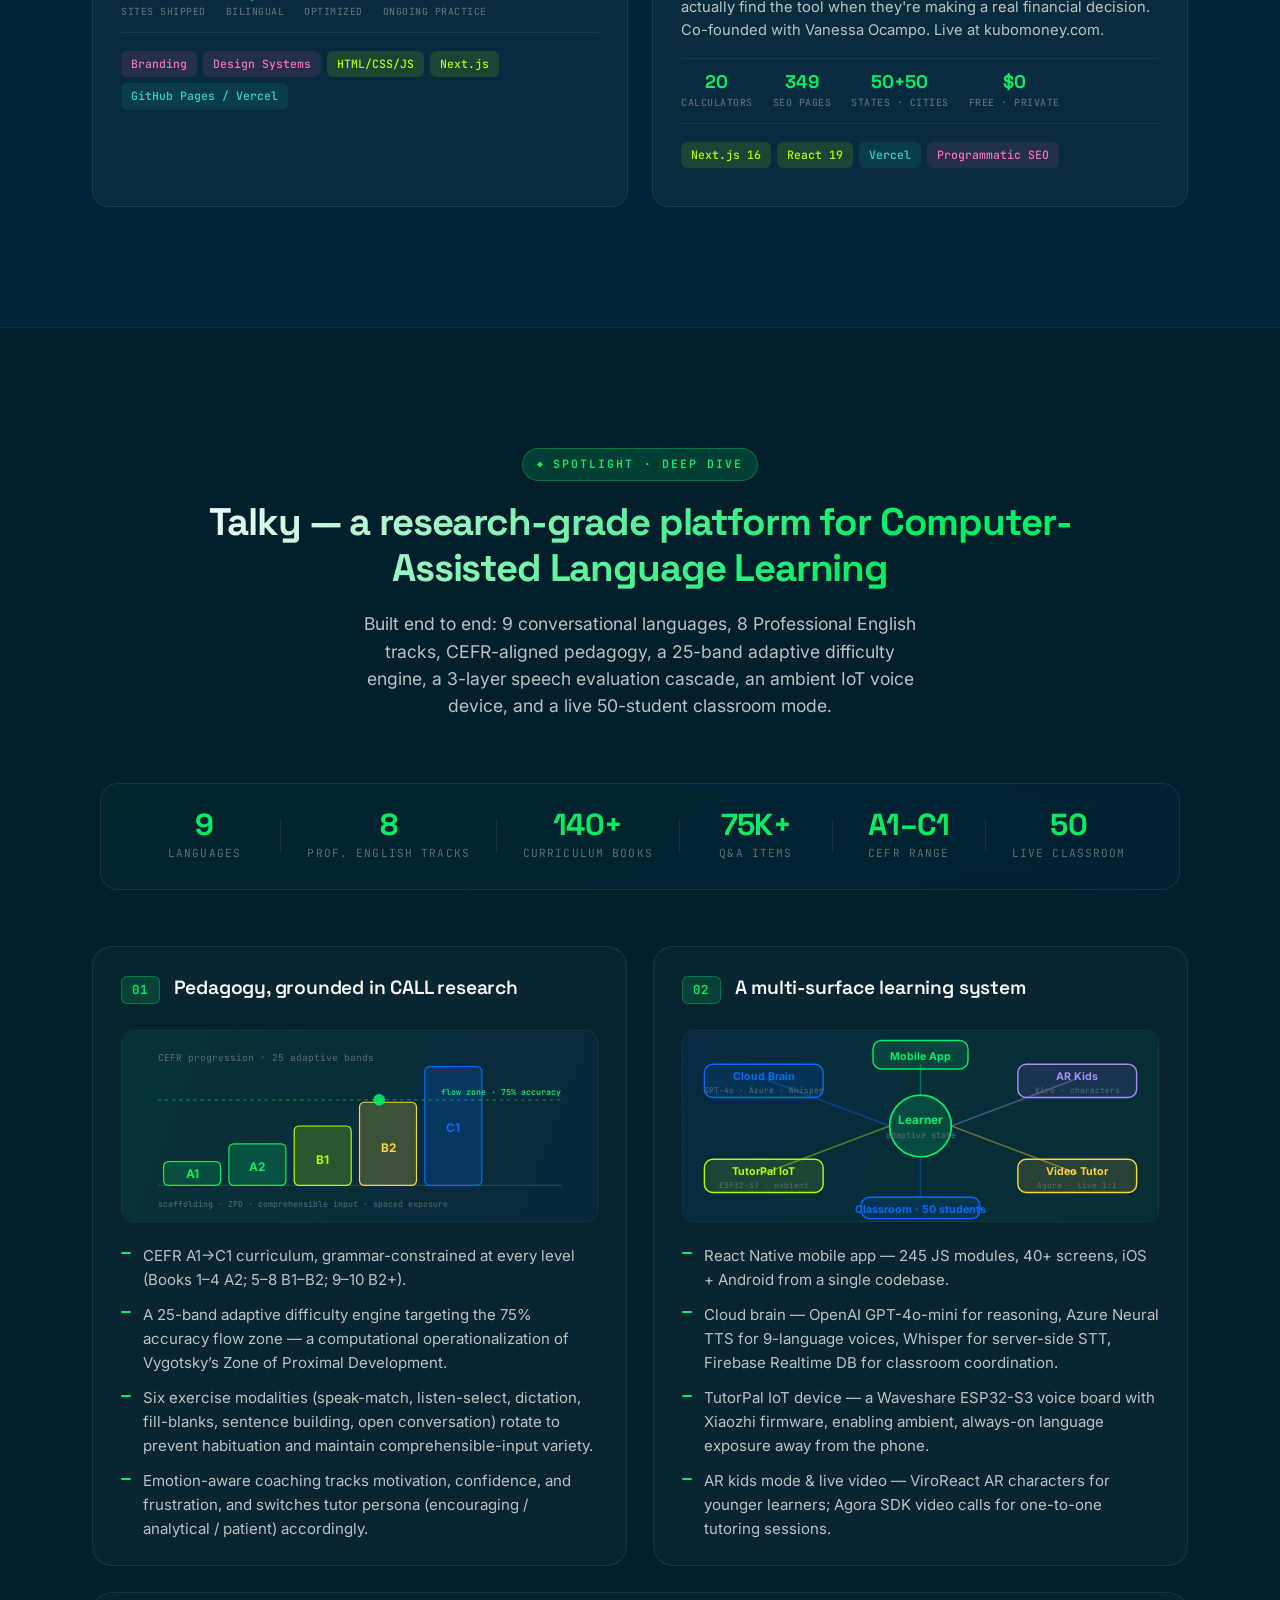
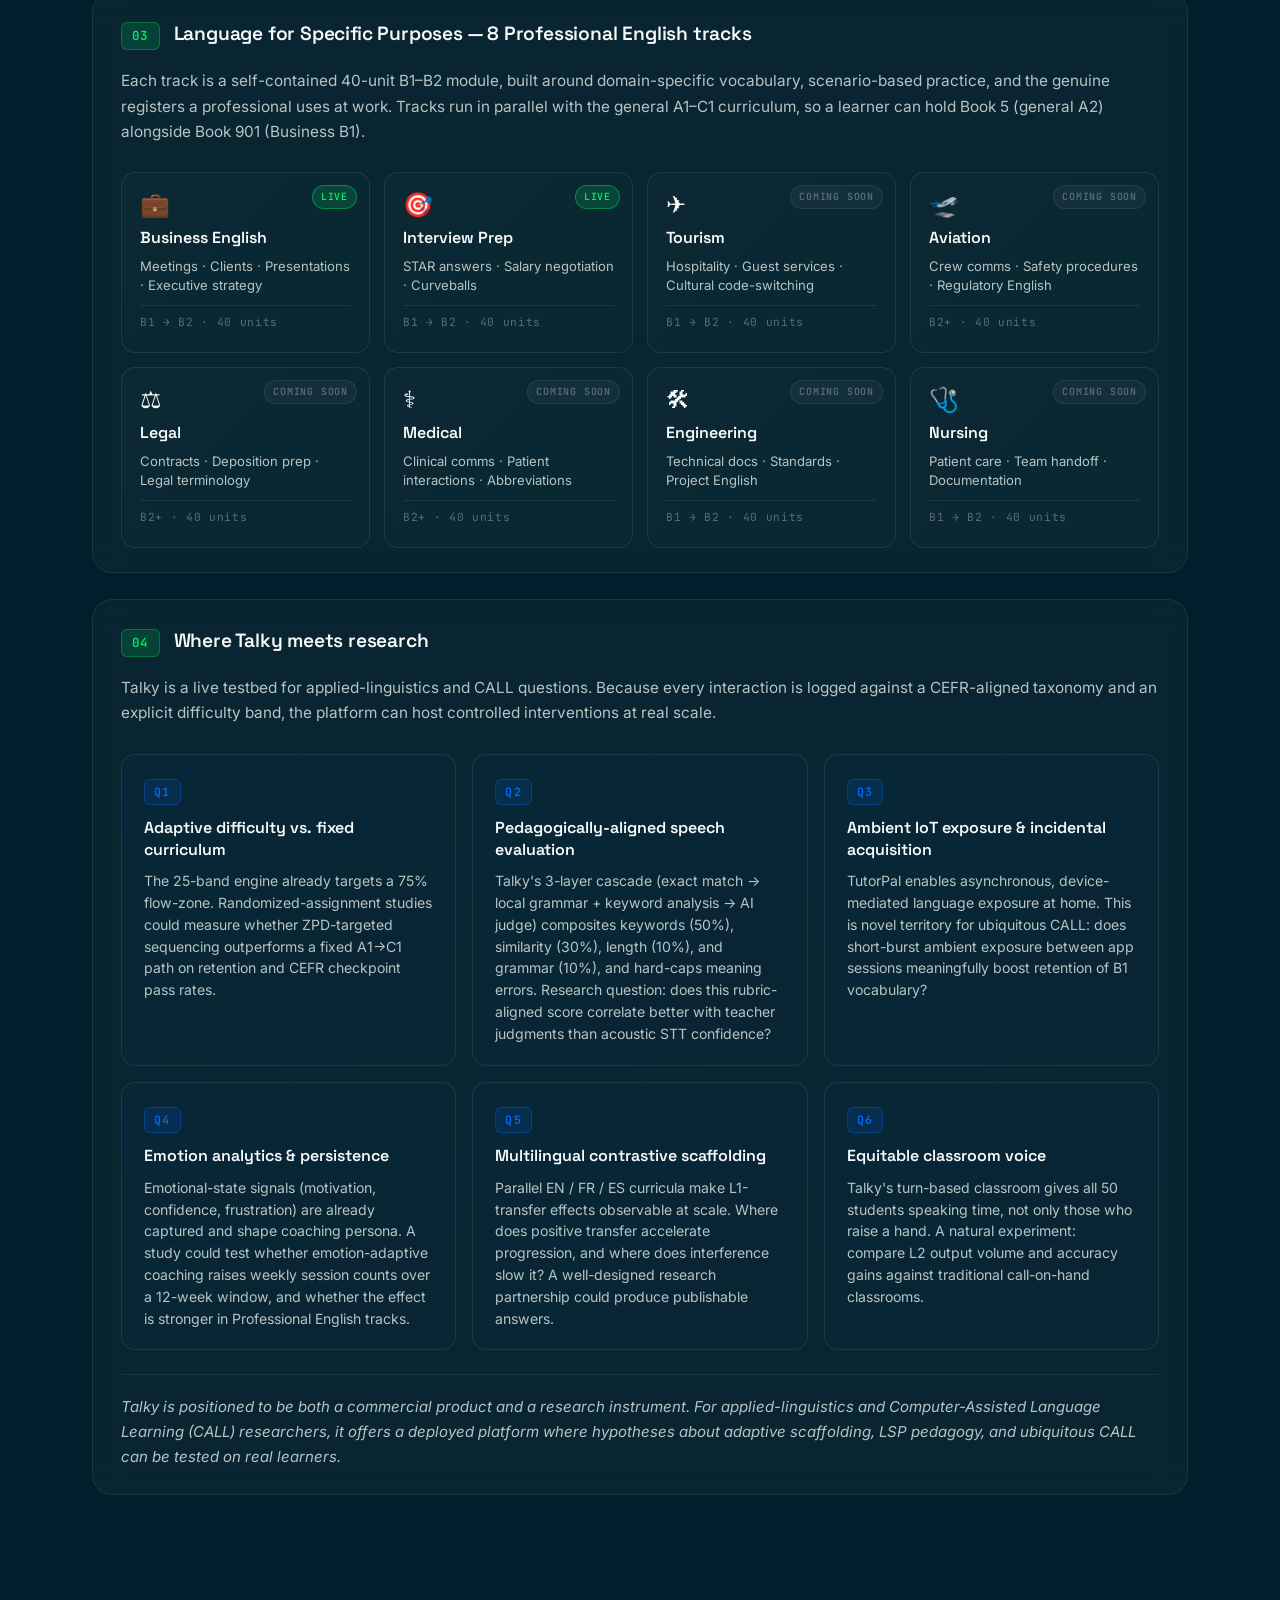
==== commit 33bf73dd: "Correct CEFR scope: A1->C1, not A1->C2 User clarified the curriculum tops out at C1. Updated: - inde" ====
--- a/index.html
+++ b/index.html
@@ -426,7 +426,7 @@
               <span class="project-card__status project-card__status--live" data-i18n="projects.status.live">Live</span>
             </div>
             <p class="project-card__tagline" data-i18n="projects.talky.tagline">A CEFR-aligned language learning universe — 9 languages, 8 Professional English tracks, and an ambient voice device</p>
-            <p class="project-card__desc" data-i18n="projects.talky.desc">Talky is a research-grade language-learning platform used by real schools and families. An adaptive AI tutor teaches 9 languages across a CEFR-aligned curriculum (A1→C2), with a 25-band difficulty engine that keeps each learner in the 75% accuracy &ldquo;flow zone.&rdquo; Beyond general language, Talky now houses 8 Professional English tracks — Business, Interview Prep, Tourism, Aviation, Legal, Medical, Engineering, and Nursing — each a B1–B2 Language for Specific Purposes module. Kids step into AR worlds with animated characters; adults enter live classroom mode with up to 50 students, real-time leaderboards, and video tutoring. And when the phone goes away, there&rsquo;s TutorPal — a custom ESP32 voice device I designed for ambient at-home practice. 140+ curriculum books, 75,000+ Q&amp;A items, a 3-layer speech evaluation cascade, and emotion-aware coaching.</p>
+            <p class="project-card__desc" data-i18n="projects.talky.desc">Talky is a research-grade language-learning platform used by real schools and families. An adaptive AI tutor teaches 9 languages across a CEFR-aligned curriculum (A1→C1), with a 25-band difficulty engine that keeps each learner in the 75% accuracy &ldquo;flow zone.&rdquo; Beyond general language, Talky now houses 8 Professional English tracks — Business, Interview Prep, Tourism, Aviation, Legal, Medical, Engineering, and Nursing — each a B1–B2 Language for Specific Purposes module. Kids step into AR worlds with animated characters; adults enter live classroom mode with up to 50 students, real-time leaderboards, and video tutoring. And when the phone goes away, there&rsquo;s TutorPal — a custom ESP32 voice device I designed for ambient at-home practice. 140+ curriculum books, 75,000+ Q&amp;A items, a 3-layer speech evaluation cascade, and emotion-aware coaching.</p>
             <a href="#talky-spotlight" class="project-card__deepdive" data-i18n="projects.talky.deepdive">Read the full Talky deep dive ↓</a>
             <div class="project-card__metrics">
               <div class="project-card__metric">
@@ -1447,7 +1447,7 @@
         </div>
         <div class="spotlight-scalebar__divider"></div>
         <div class="spotlight-scalebar__item">
-          <span class="spotlight-scalebar__value">A1&ndash;C2</span>
+          <span class="spotlight-scalebar__value">A1&ndash;C1</span>
           <span class="spotlight-scalebar__label" data-i18n="spotlight.scale.cefr">CEFR Range</span>
         </div>
         <div class="spotlight-scalebar__divider"></div>
@@ -1488,10 +1488,8 @@
                 <text x="169" y="112" text-anchor="middle" fill="#B1FF05" font-size="10" font-weight="700">B1</text>
                 <rect x="200" y="60" width="48" height="70" rx="4" fill="rgba(255,210,63,0.22)" stroke="#FFD23F" stroke-width="1"/>
                 <text x="224" y="102" text-anchor="middle" fill="#FFD23F" font-size="10" font-weight="700">B2</text>
-                <rect x="255" y="45" width="48" height="85" rx="4" fill="rgba(0,108,250,0.2)" stroke="#006CFA" stroke-width="1"/>
-                <text x="279" y="92" text-anchor="middle" fill="#006CFA" font-size="10" font-weight="700">C1</text>
-                <rect x="310" y="30" width="48" height="100" rx="4" fill="rgba(139,92,246,0.2)" stroke="#A78BFA" stroke-width="1"/>
-                <text x="334" y="85" text-anchor="middle" fill="#A78BFA" font-size="10" font-weight="700">C2</text>
+                <rect x="255" y="30" width="48" height="100" rx="4" fill="rgba(0,108,250,0.2)" stroke="#006CFA" stroke-width="1"/>
+                <text x="279" y="85" text-anchor="middle" fill="#006CFA" font-size="10" font-weight="700">C1</text>
               </g>
               <!-- Flow zone band -->
               <line x1="30" y1="58" x2="370" y2="58" stroke="#00ED64" stroke-width="0.8" stroke-dasharray="3 3" stroke-opacity="0.55"/>
@@ -1502,7 +1500,7 @@
             </svg>
           </div>
           <ul class="spotlight-panel__points">
-            <li data-i18n="spotlight.p1.point1"><strong>CEFR A1→C2</strong> curriculum, grammar-constrained at every level (Books 1–4 A2; 5–8 B1–B2; 9–10 B2+).</li>
+            <li data-i18n="spotlight.p1.point1"><strong>CEFR A1→C1</strong> curriculum, grammar-constrained at every level (Books 1–4 A2; 5–8 B1–B2; 9–10 B2+).</li>
             <li data-i18n="spotlight.p1.point2"><strong>25-band adaptive difficulty engine</strong> targeting the 75% accuracy flow zone — a computational operationalization of Vygotsky&rsquo;s Zone of Proximal Development.</li>
             <li data-i18n="spotlight.p1.point3"><strong>Six exercise modalities</strong> (speak-match, listen-select, dictation, fill-blanks, sentence building, open conversation) rotate to prevent habituation and maintain comprehensible-input variety.</li>
             <li data-i18n="spotlight.p1.point4"><strong>Emotion-aware coaching</strong> tracks motivation, confidence, and frustration, and switches tutor persona (encouraging / analytical / patient) accordingly.</li>
@@ -1573,7 +1571,7 @@
             <span class="spotlight-panel__num">03</span>
             <h3 class="spotlight-panel__title" data-i18n="spotlight.p3.title">Language for Specific Purposes — 8 Professional English tracks</h3>
           </div>
-          <p class="spotlight-panel__lede" data-i18n="spotlight.p3.lede">Each track is a self-contained 40-unit B1–B2 module, built around domain-specific vocabulary, scenario-based practice, and the genuine registers a professional uses at work. Tracks run in parallel with the general A1–C2 curriculum, so a learner can hold Book 5 (general A2) alongside Book 901 (Business B1).</p>
+          <p class="spotlight-panel__lede" data-i18n="spotlight.p3.lede">Each track is a self-contained 40-unit B1–B2 module, built around domain-specific vocabulary, scenario-based practice, and the genuine registers a professional uses at work. Tracks run in parallel with the general A1–C1 curriculum, so a learner can hold Book 5 (general A2) alongside Book 901 (Business B1).</p>
           <div class="spotlight-prof__grid">
             <div class="prof-card">
               <span class="prof-card__tag prof-card__tag--live" data-i18n="spotlight.prof.live">Live</span>
@@ -1645,7 +1643,7 @@
             <div class="research-card">
               <span class="research-card__num">Q1</span>
               <h4 class="research-card__q" data-i18n="spotlight.research.q1.title">Adaptive difficulty vs. fixed curriculum</h4>
-              <p class="research-card__body" data-i18n="spotlight.research.q1.body">The 25-band engine already targets a 75% flow-zone. Randomized-assignment studies could measure whether ZPD-targeted sequencing outperforms a fixed A1→C2 path on retention and CEFR checkpoint pass rates.</p>
+              <p class="research-card__body" data-i18n="spotlight.research.q1.body">The 25-band engine already targets a 75% flow-zone. Randomized-assignment studies could measure whether ZPD-targeted sequencing outperforms a fixed A1→C1 path on retention and CEFR checkpoint pass rates.</p>
             </div>
             <div class="research-card">
               <span class="research-card__num">Q2</span>
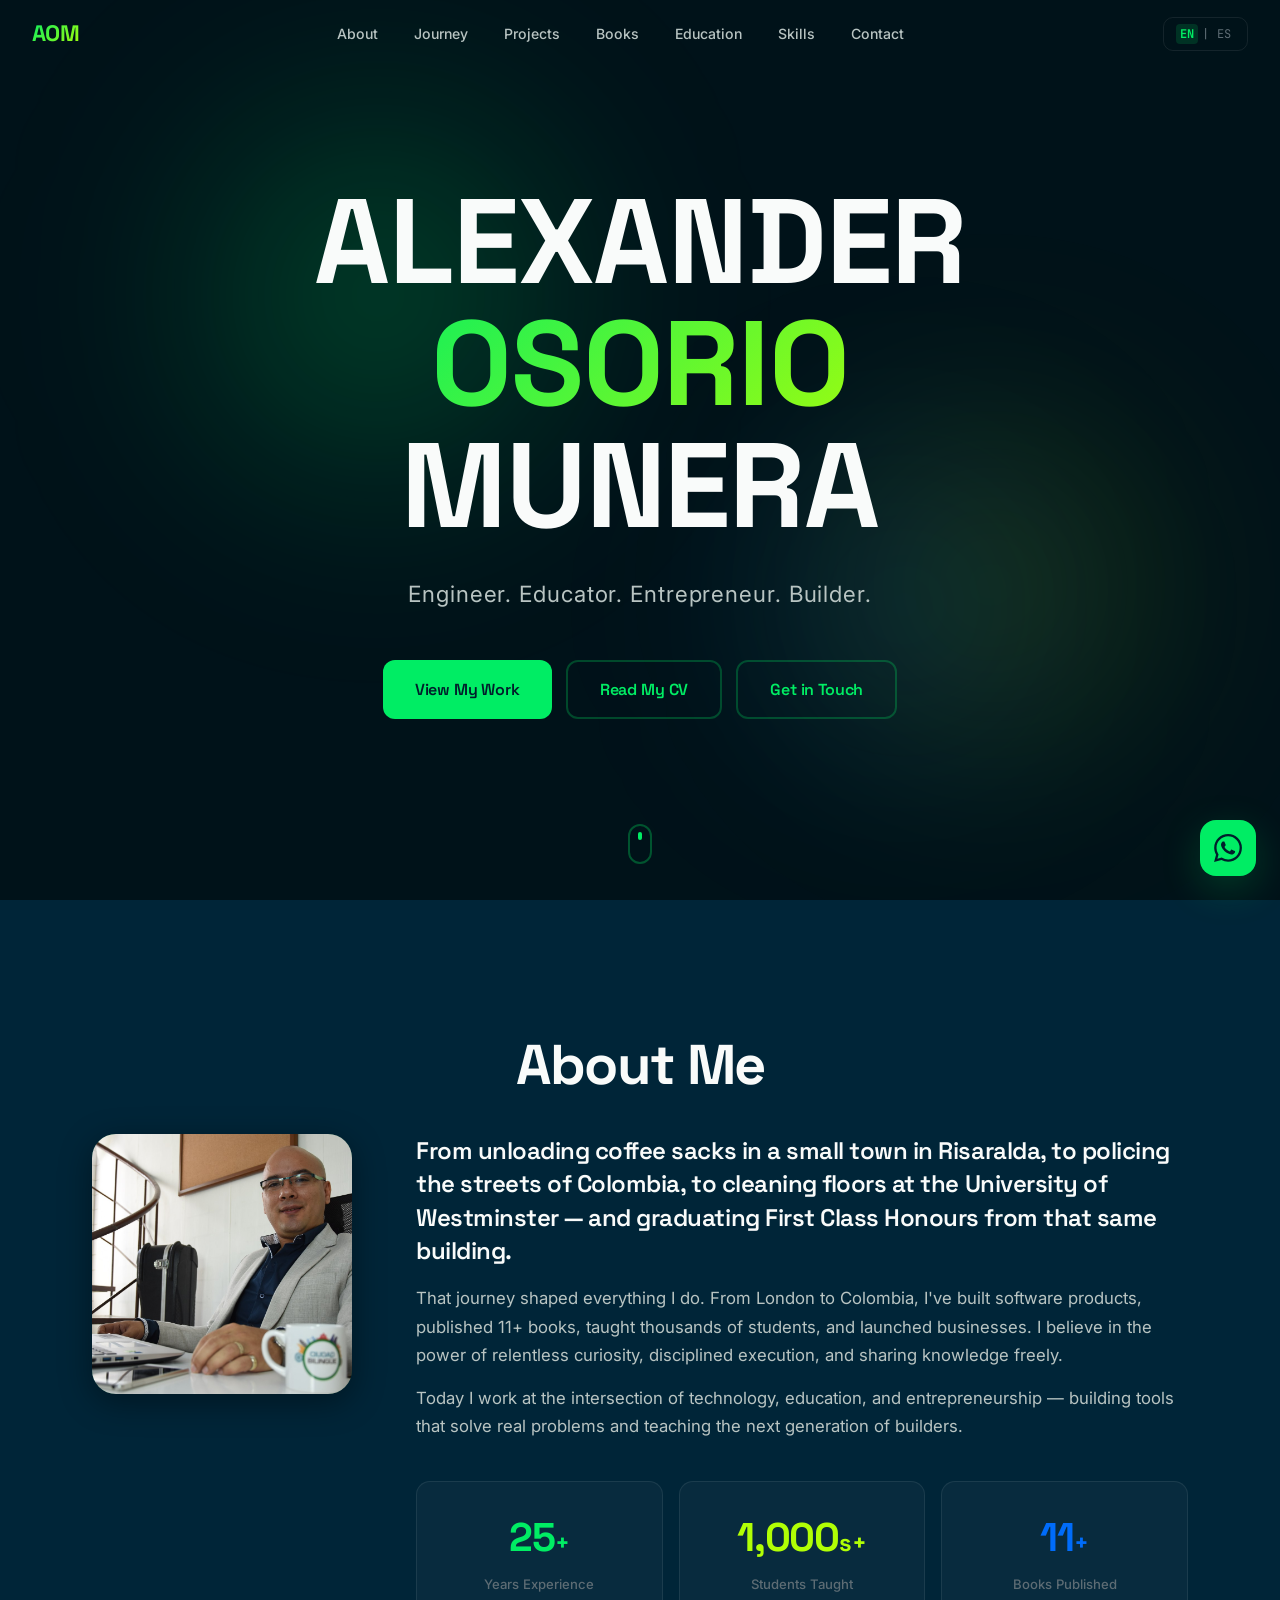
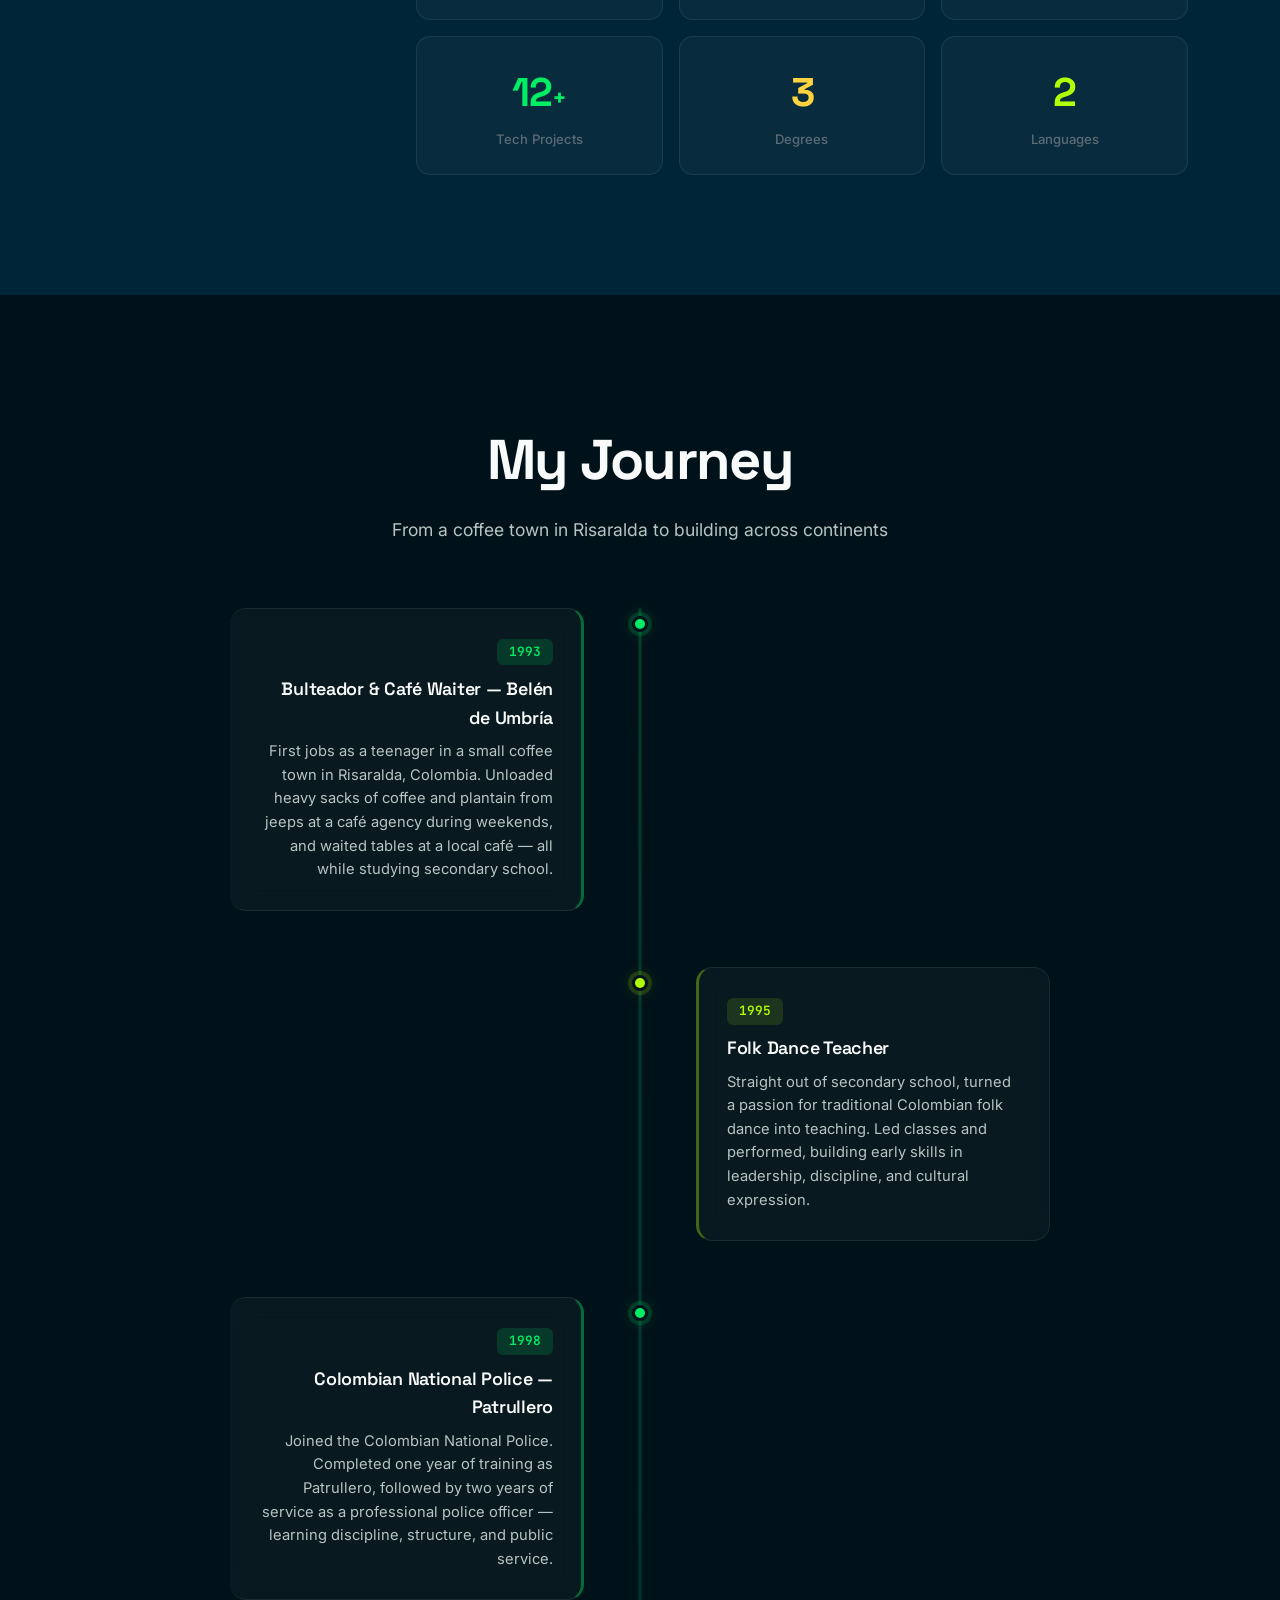
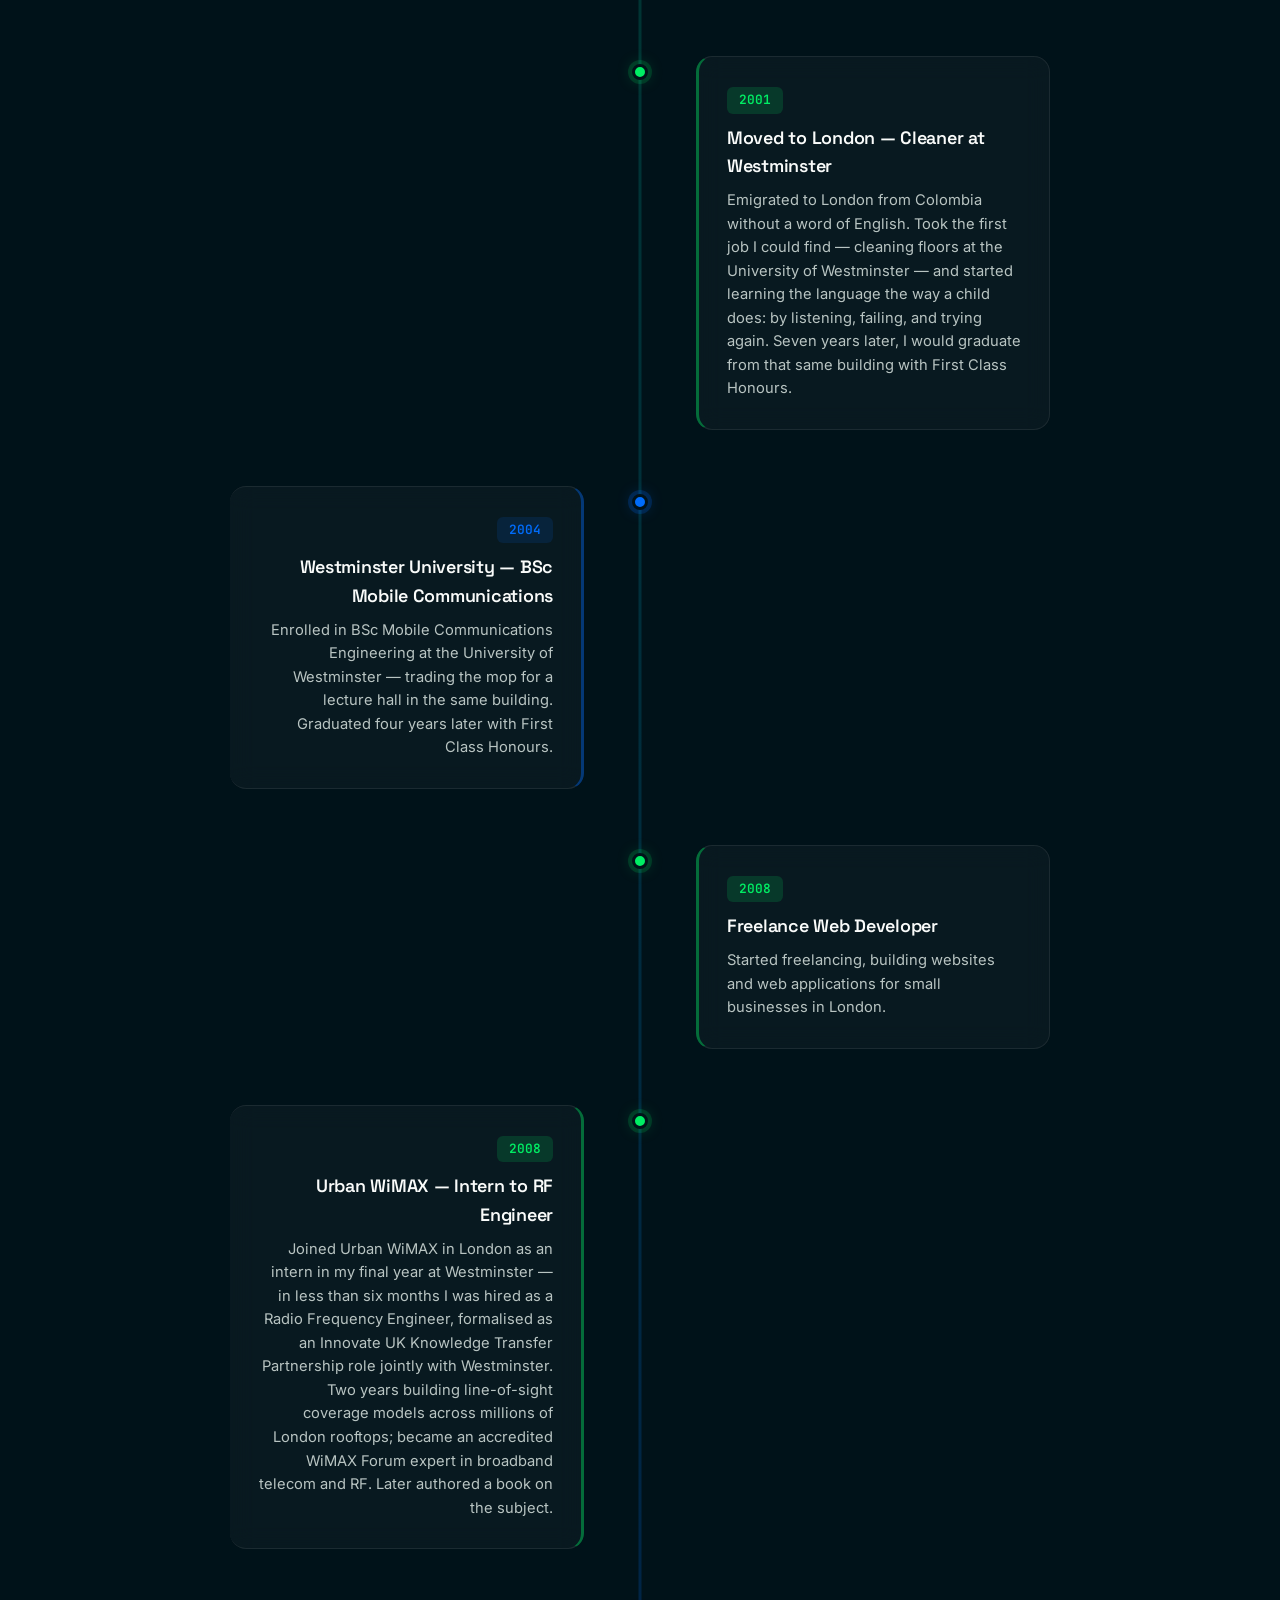
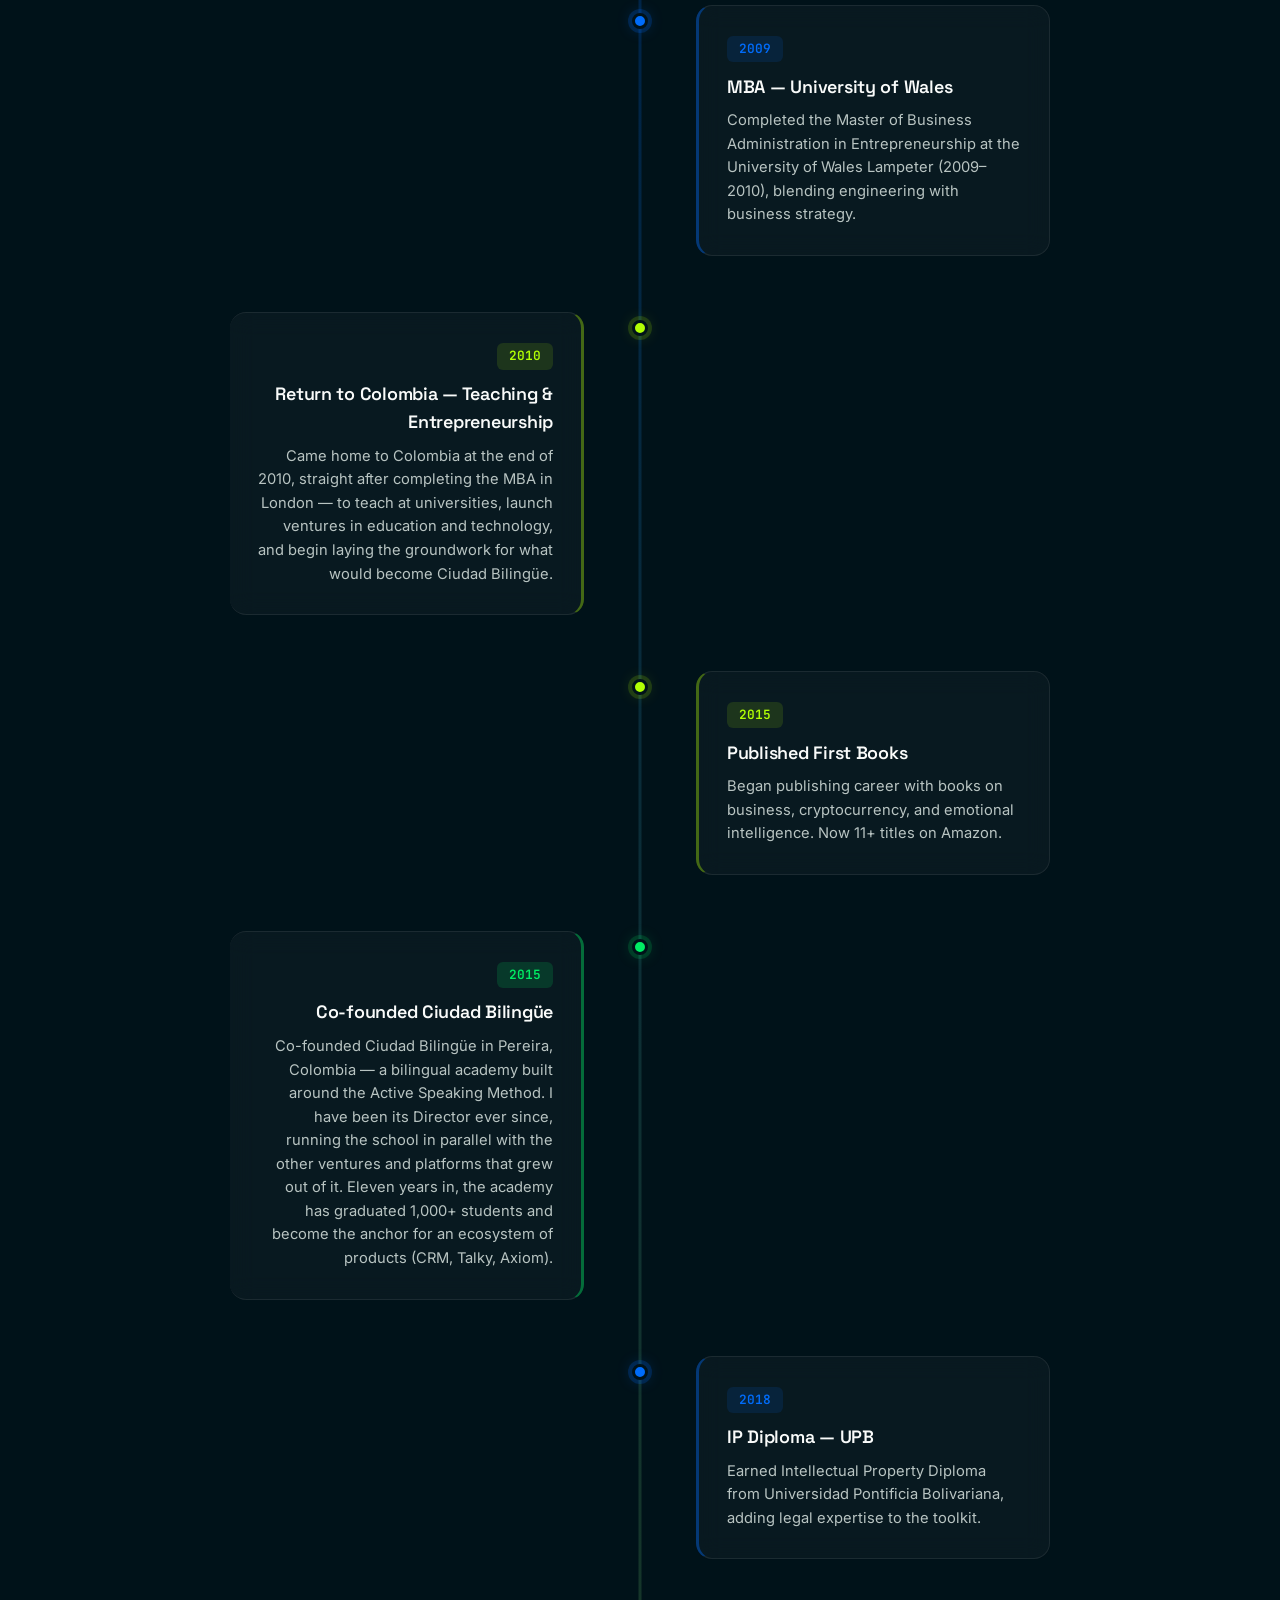
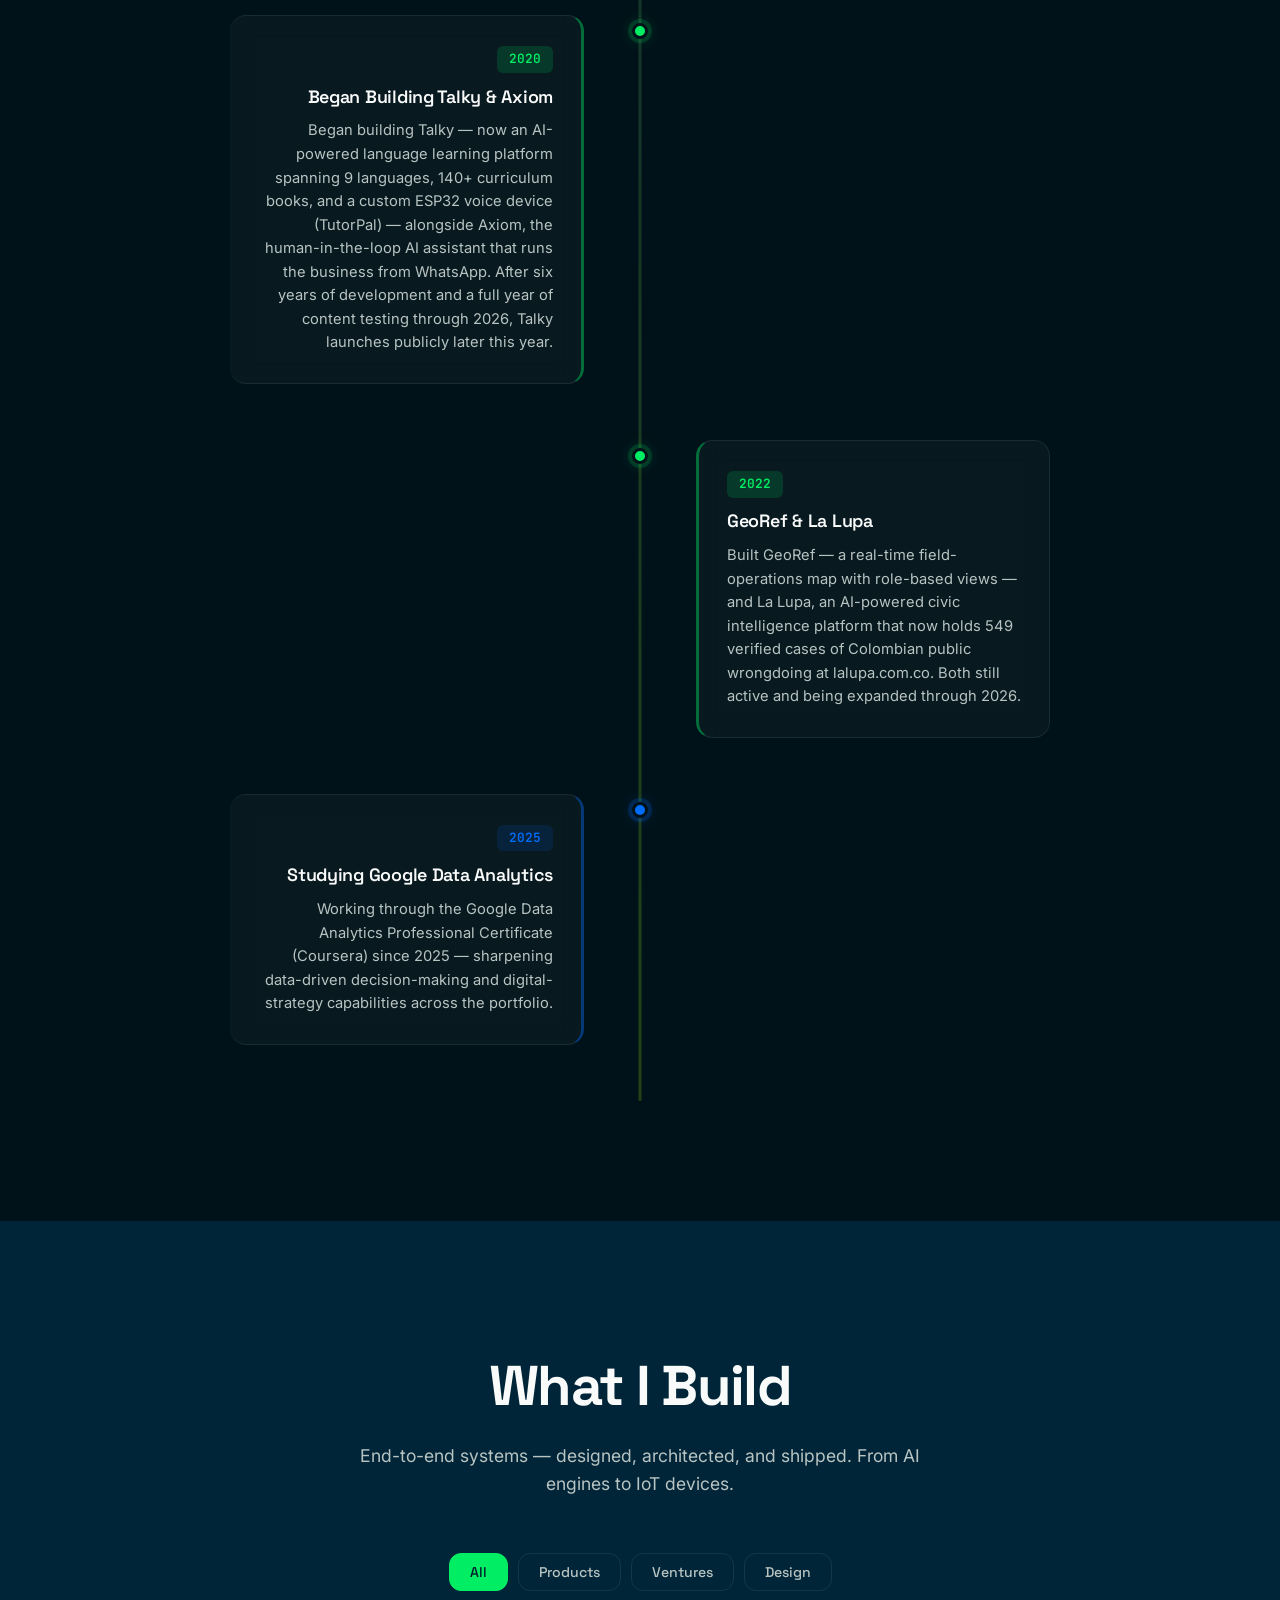
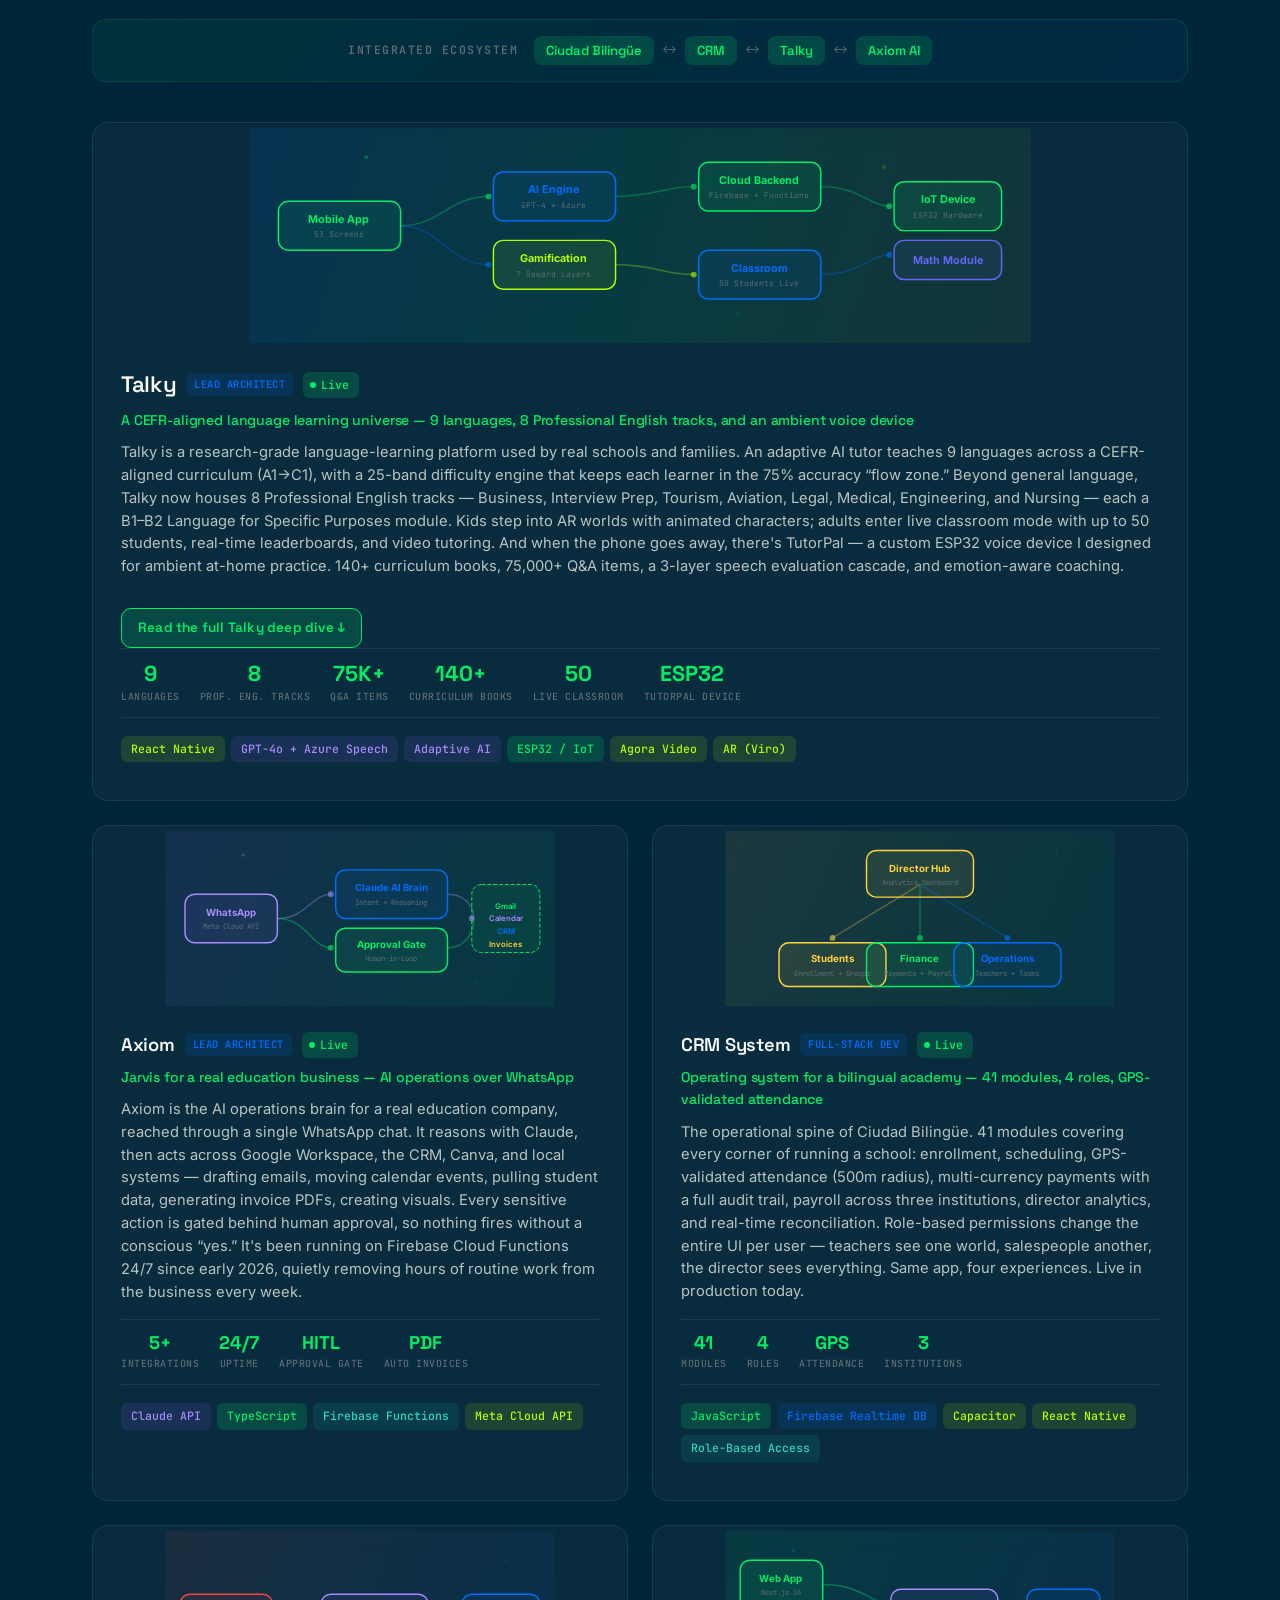
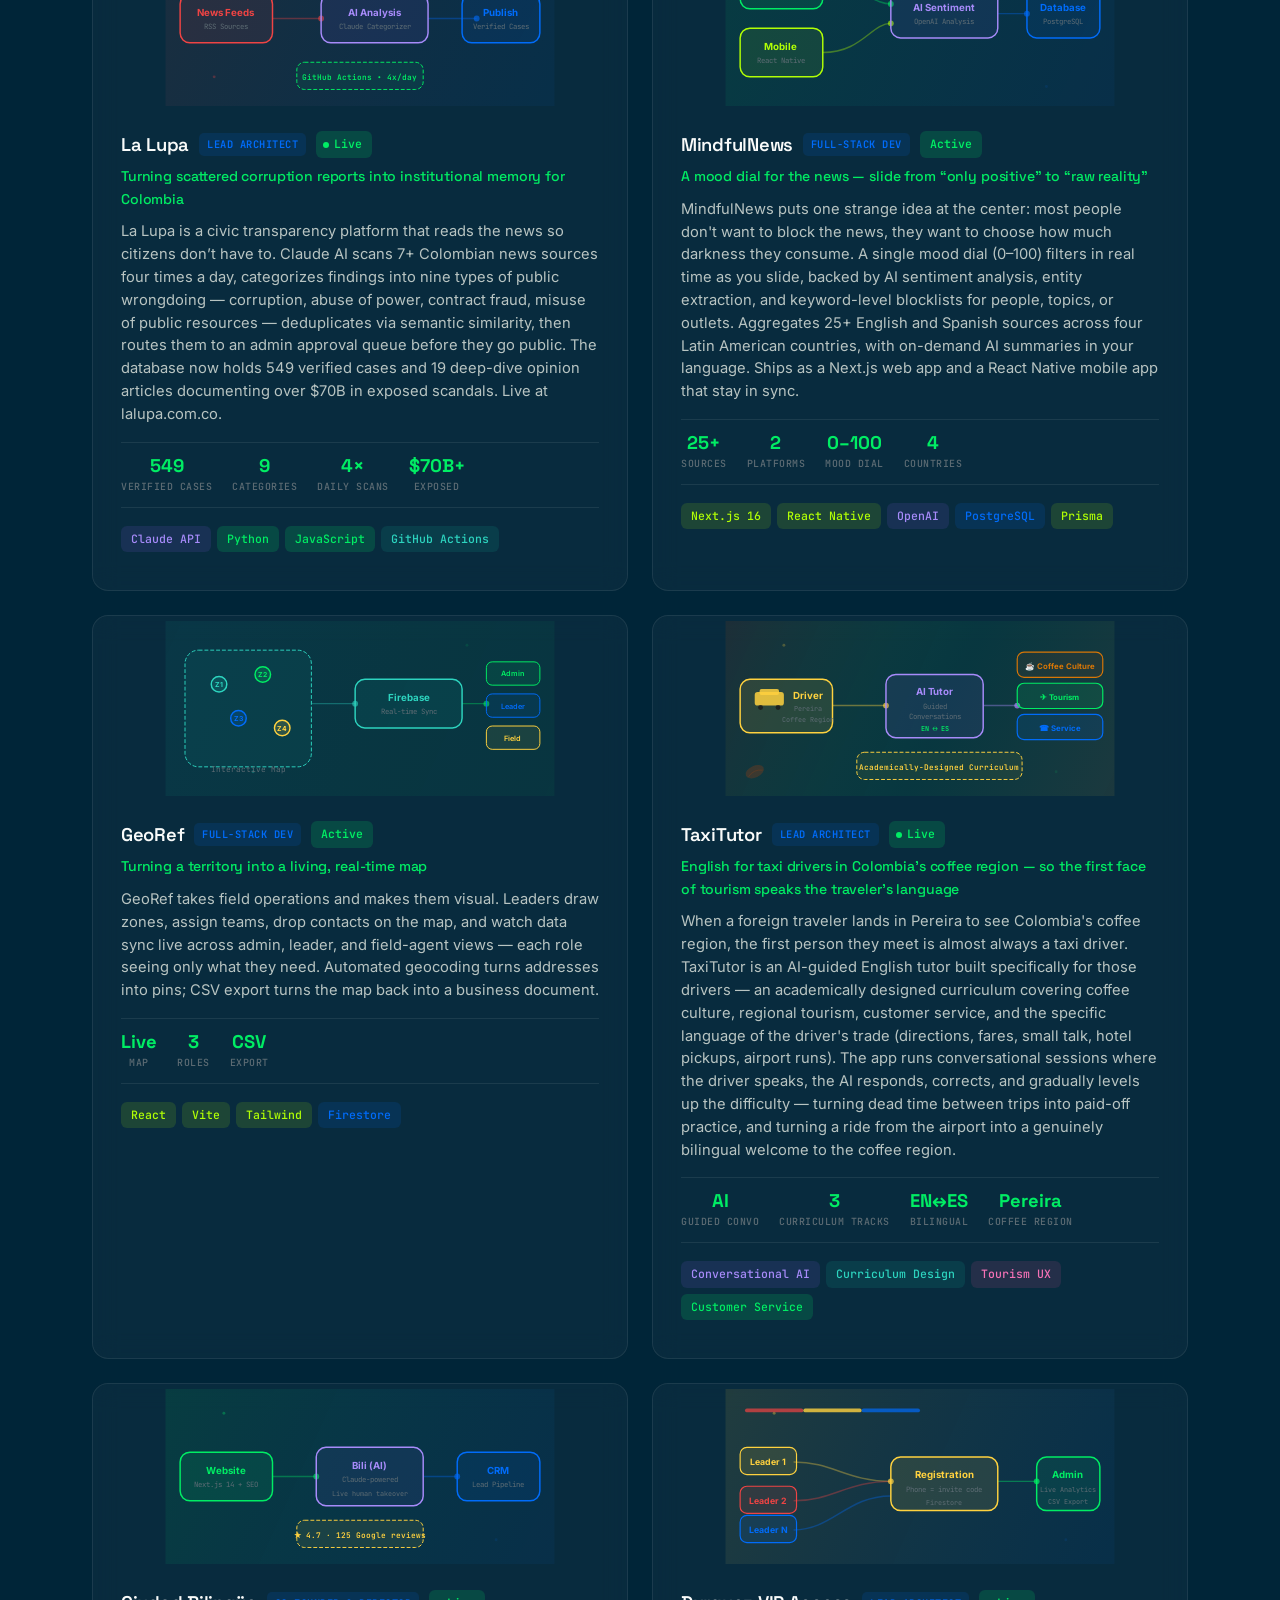
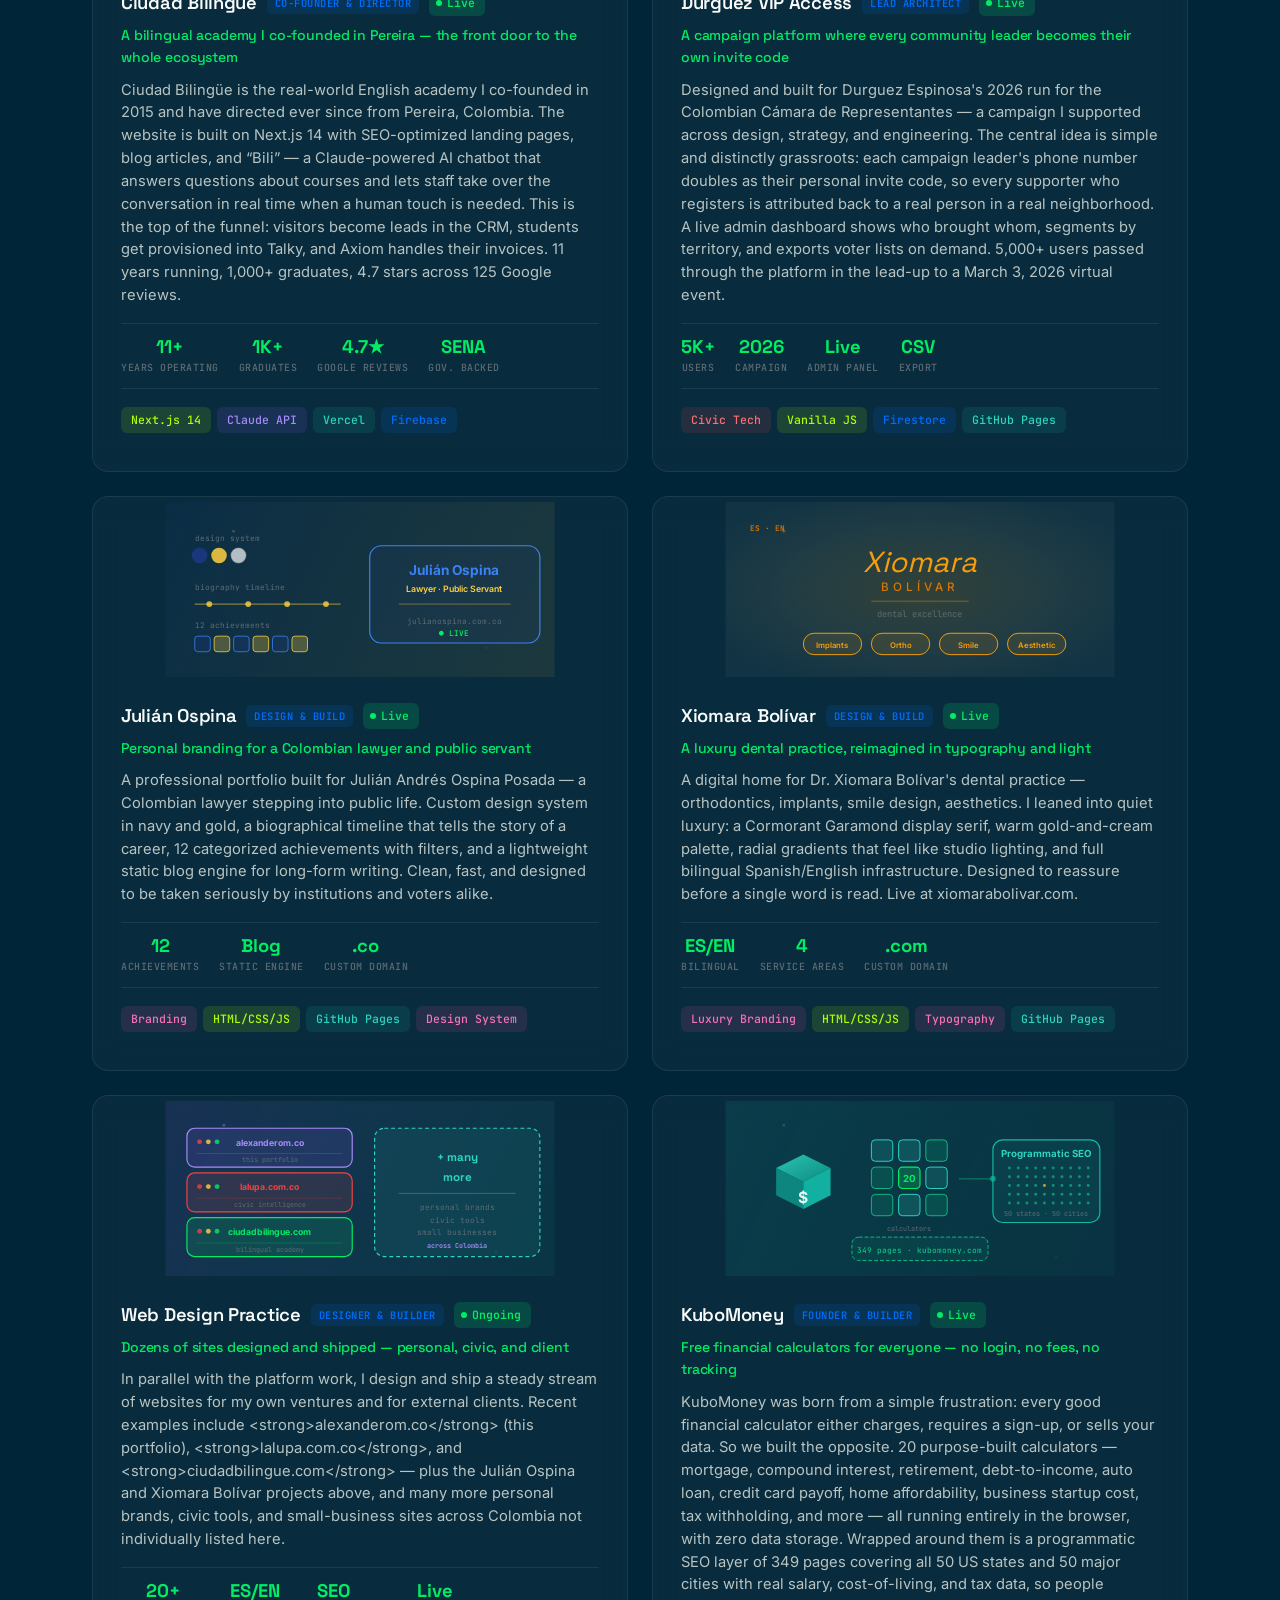
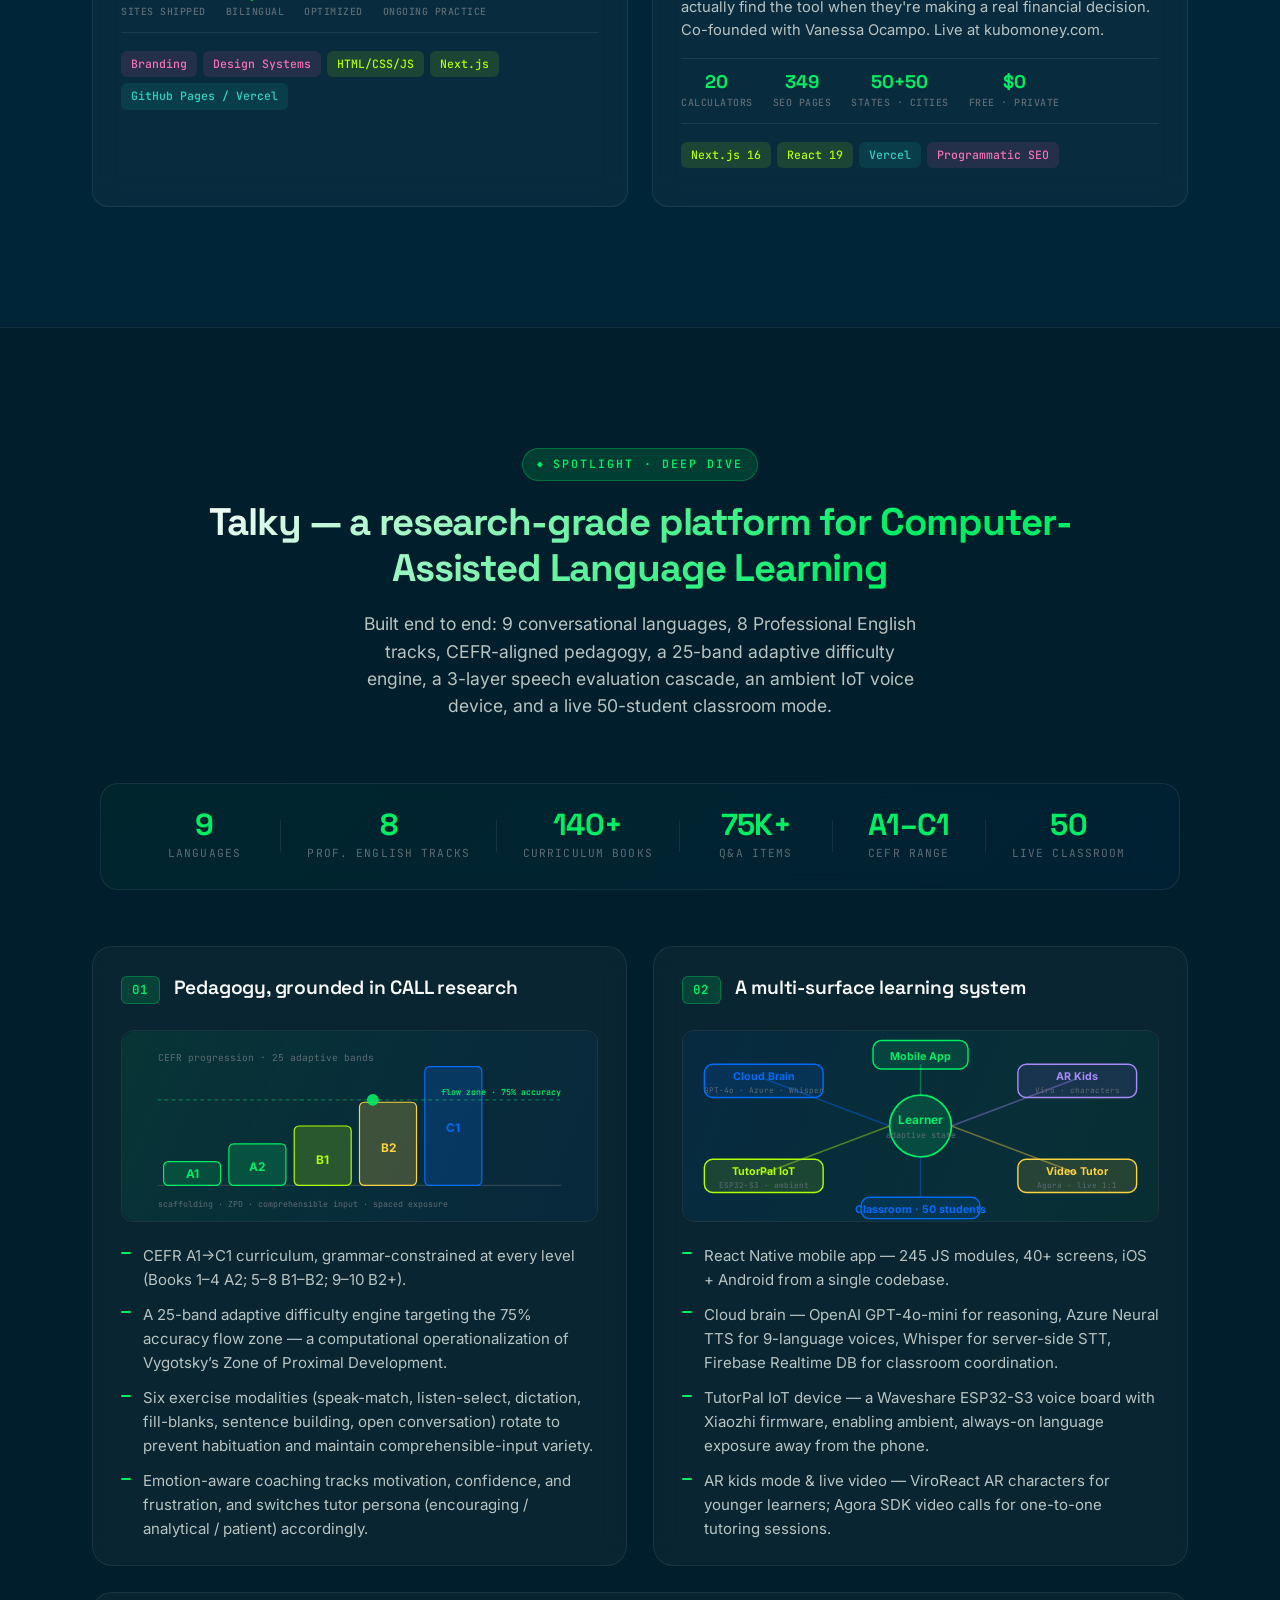
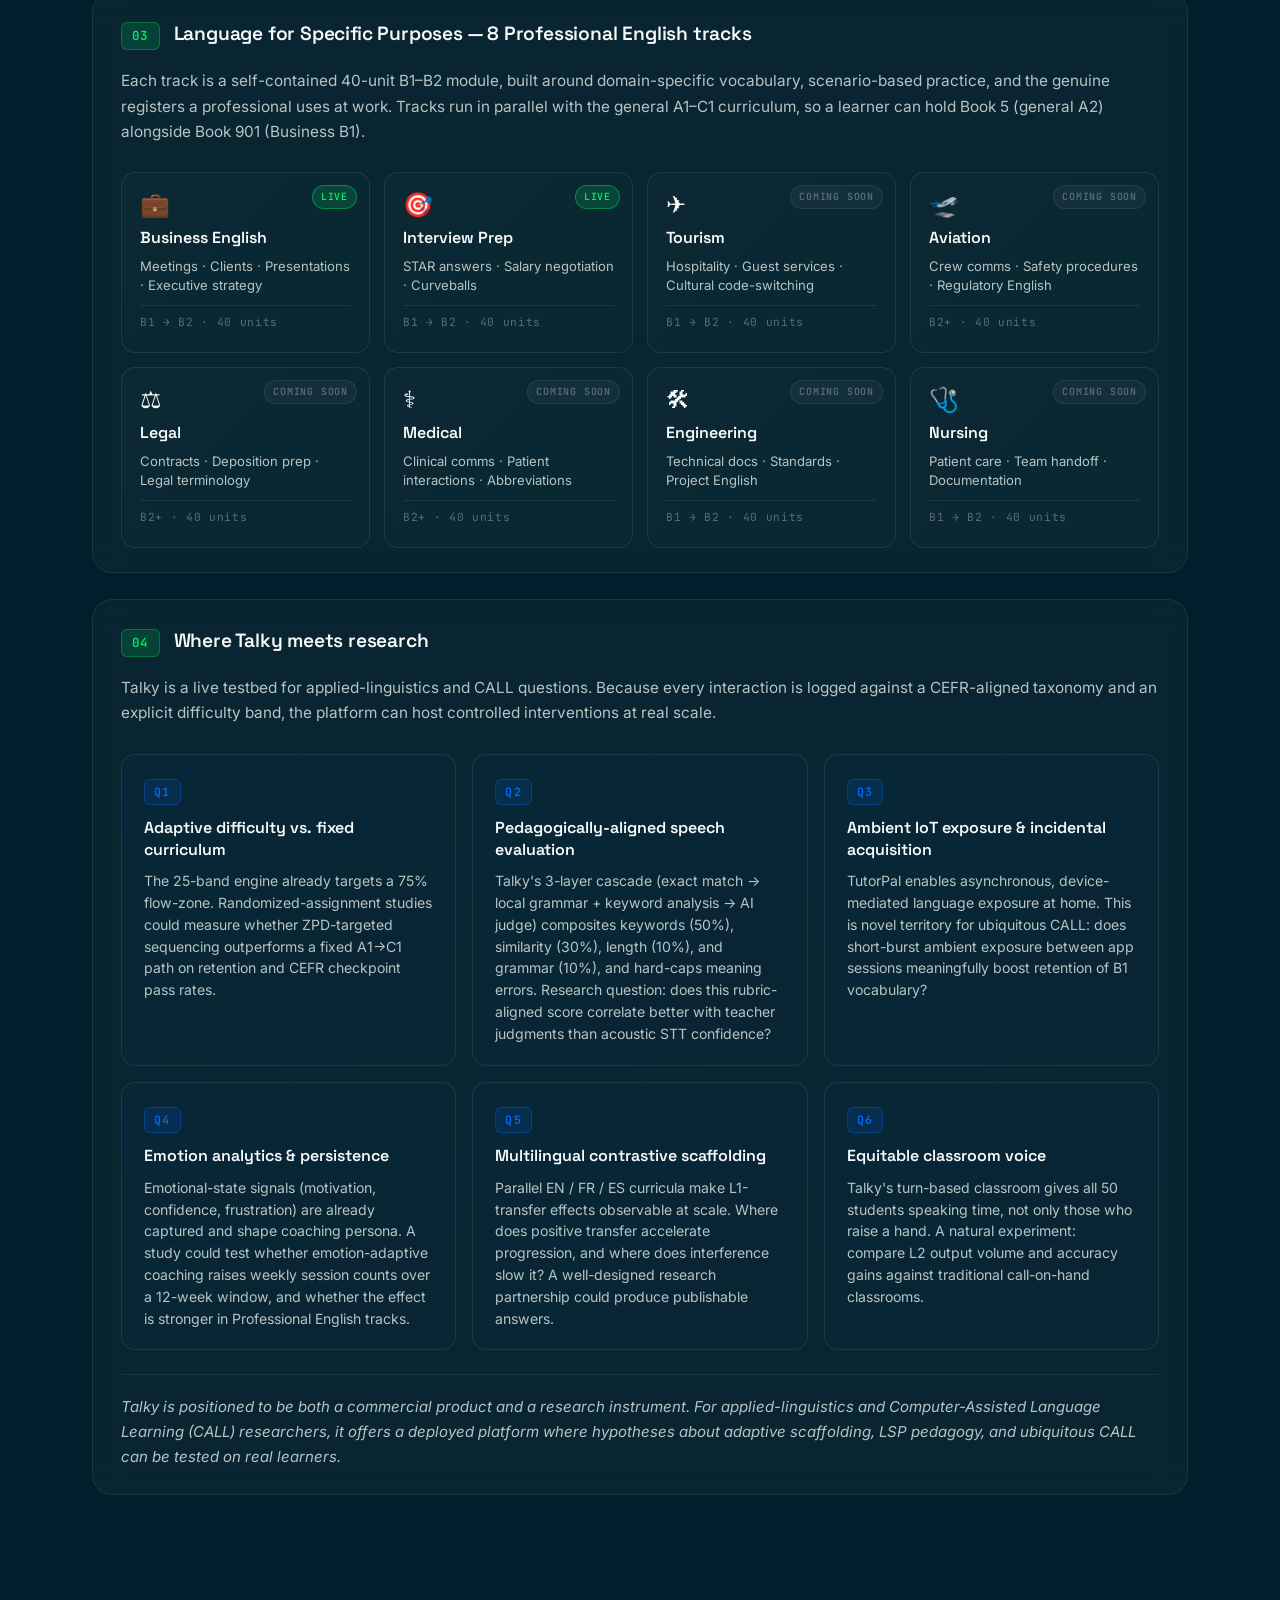
==== commit dee4a13d: "Remove C# mentions (Alexander builds XR with AI assistance, not hand-coded) - CV: Talky stack line n" ====
--- a/index.html
+++ b/index.html
@@ -1860,8 +1860,6 @@
           <div class="skill-group__pills">
             <span class="skill-pill" style="--pill-color: var(--orange)">JavaScript</span>
             <span class="skill-pill" style="--pill-color: var(--teal)">Python</span>
-            <span class="skill-pill" style="--pill-color: var(--purple)">C#</span>
-            <span class="skill-pill" style="--pill-color: var(--yellow)">Java</span>
             <span class="skill-pill" style="--pill-color: var(--orange)">TypeScript</span>
             <span class="skill-pill" style="--pill-color: var(--teal)">PHP</span>
             <span class="skill-pill" style="--pill-color: var(--purple)">SQL</span>
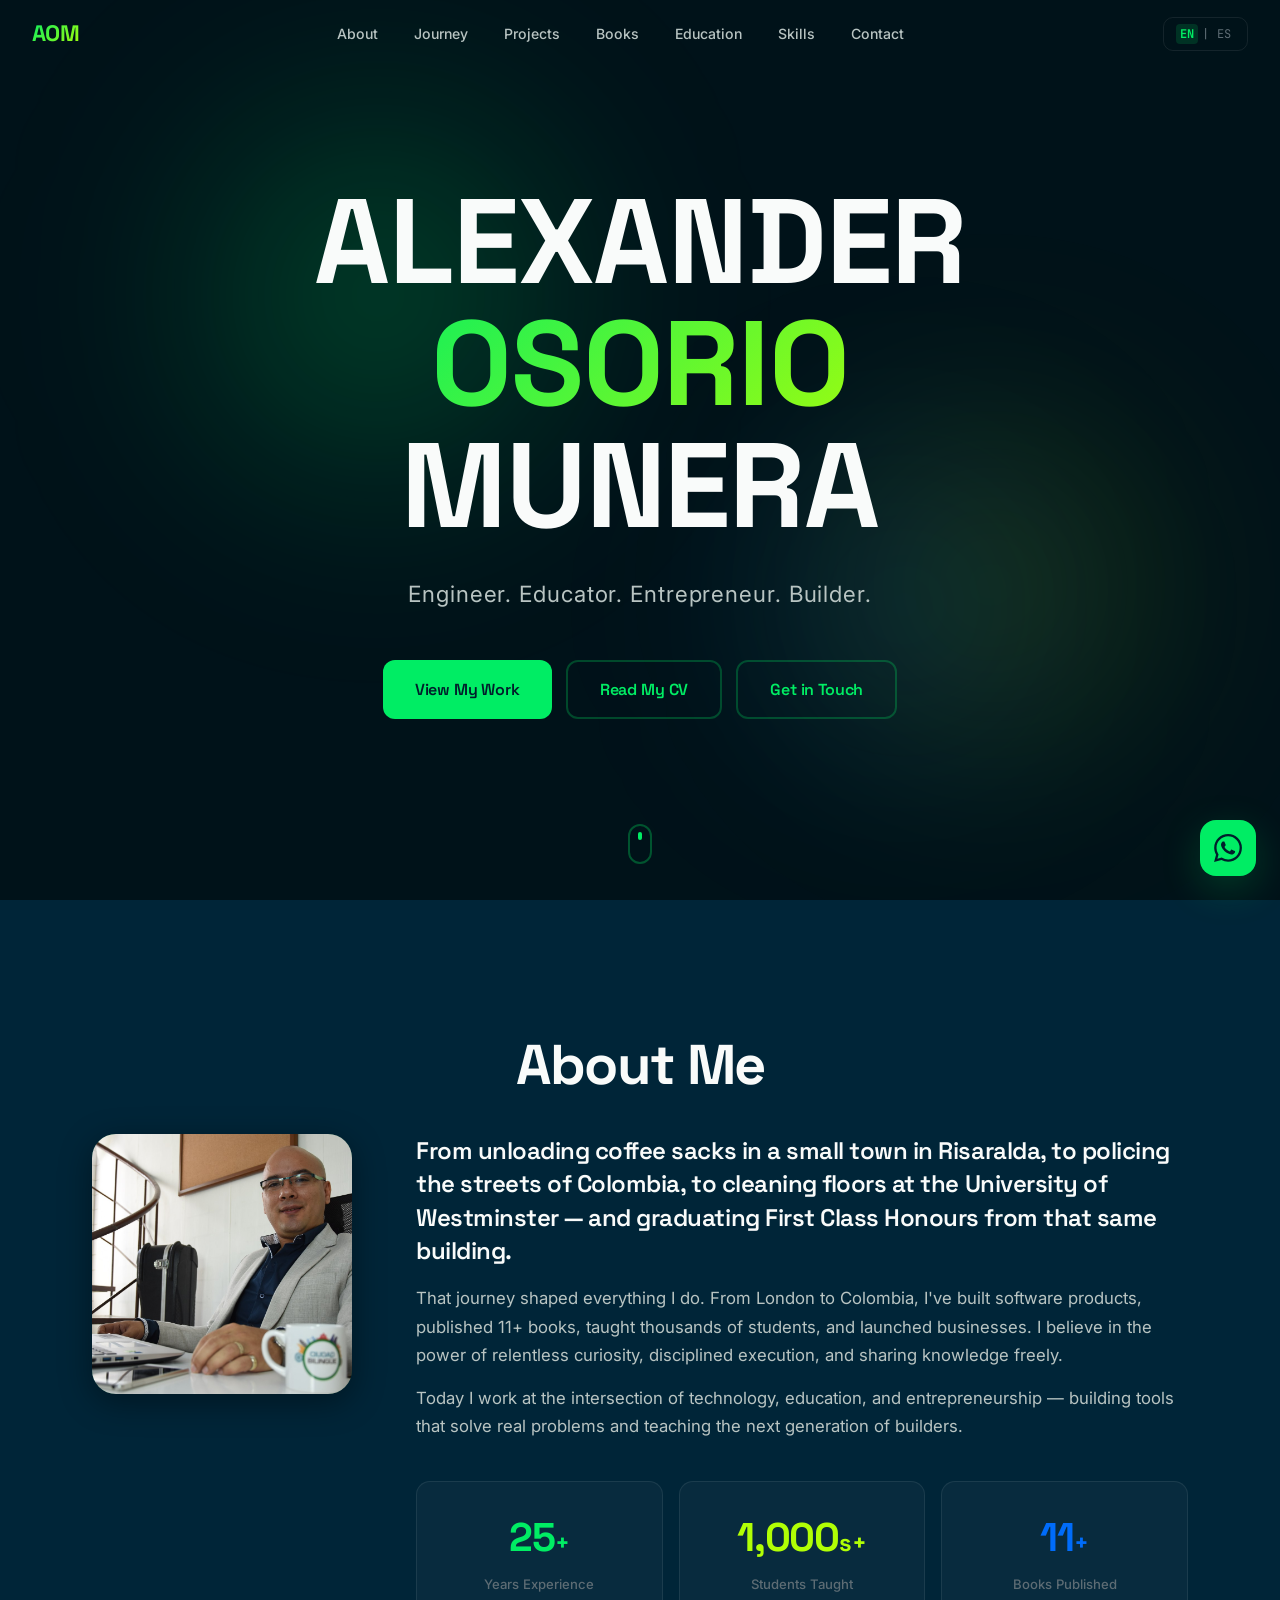
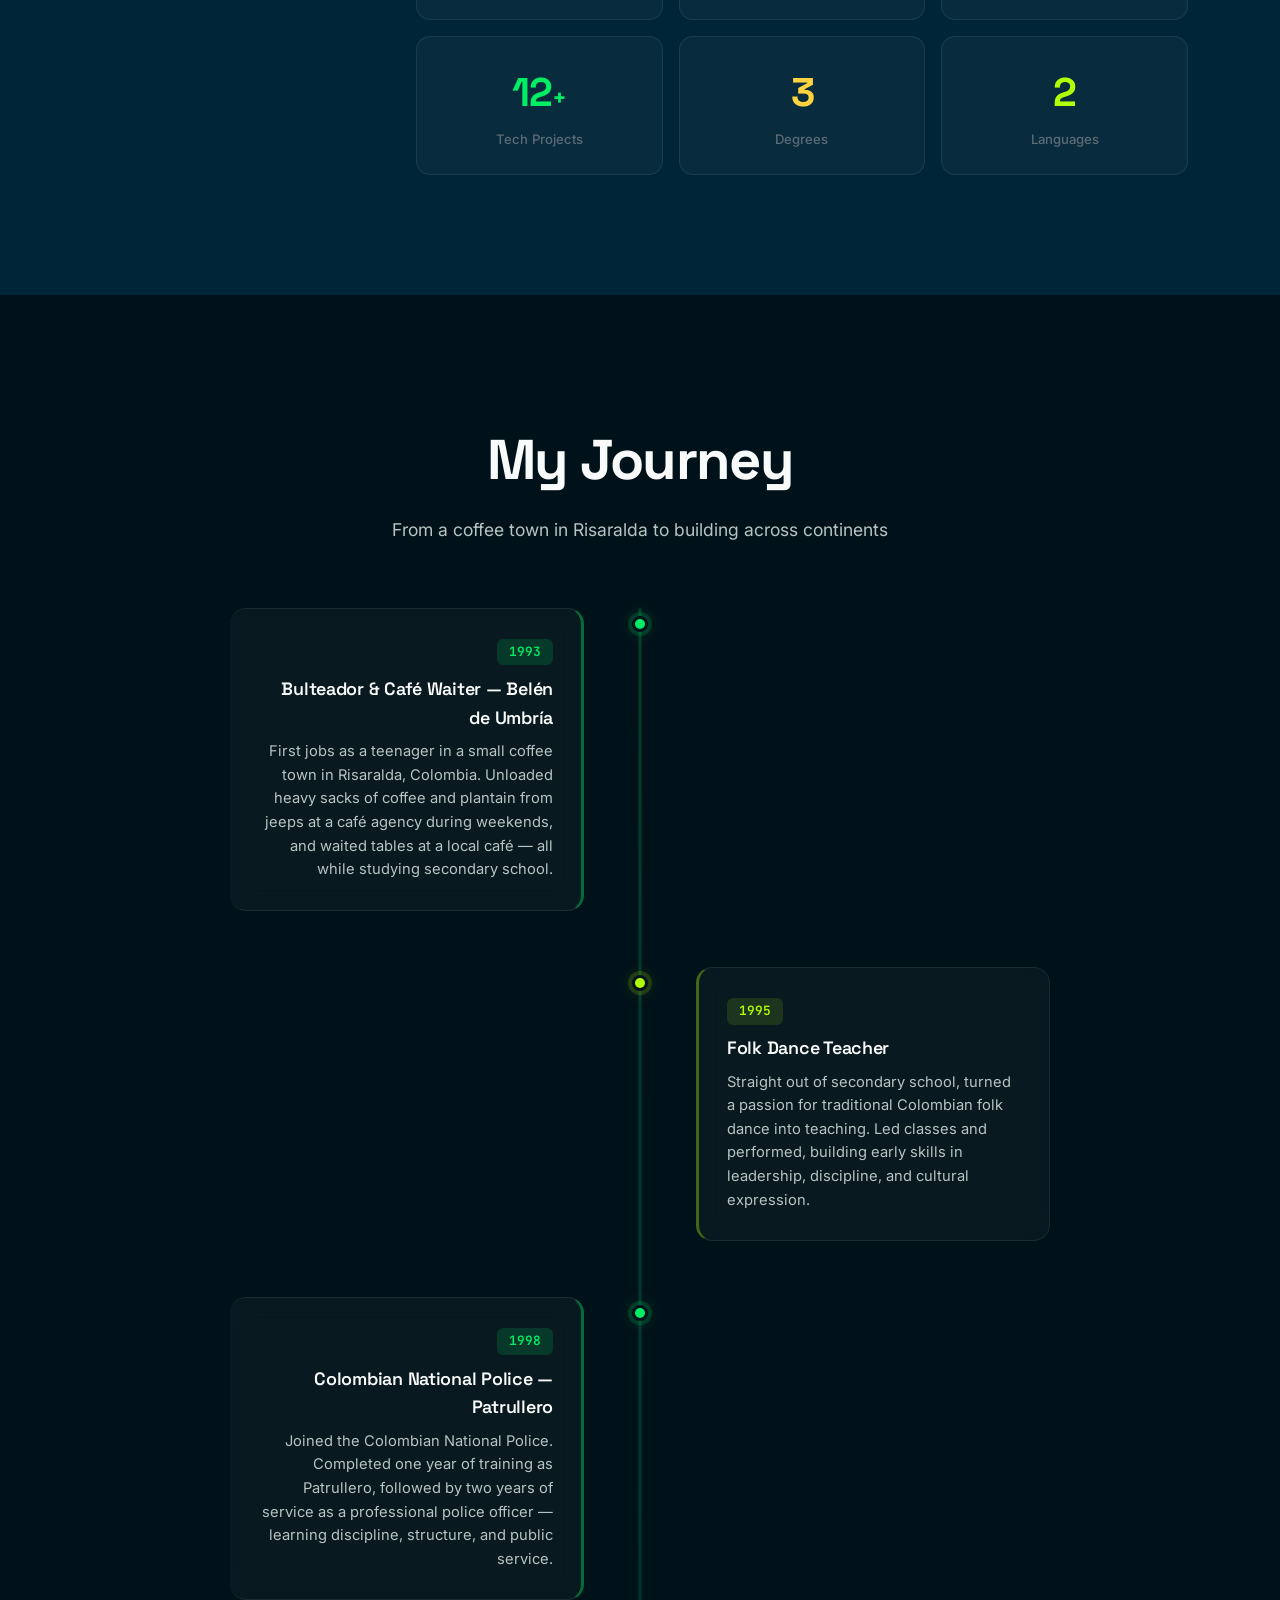
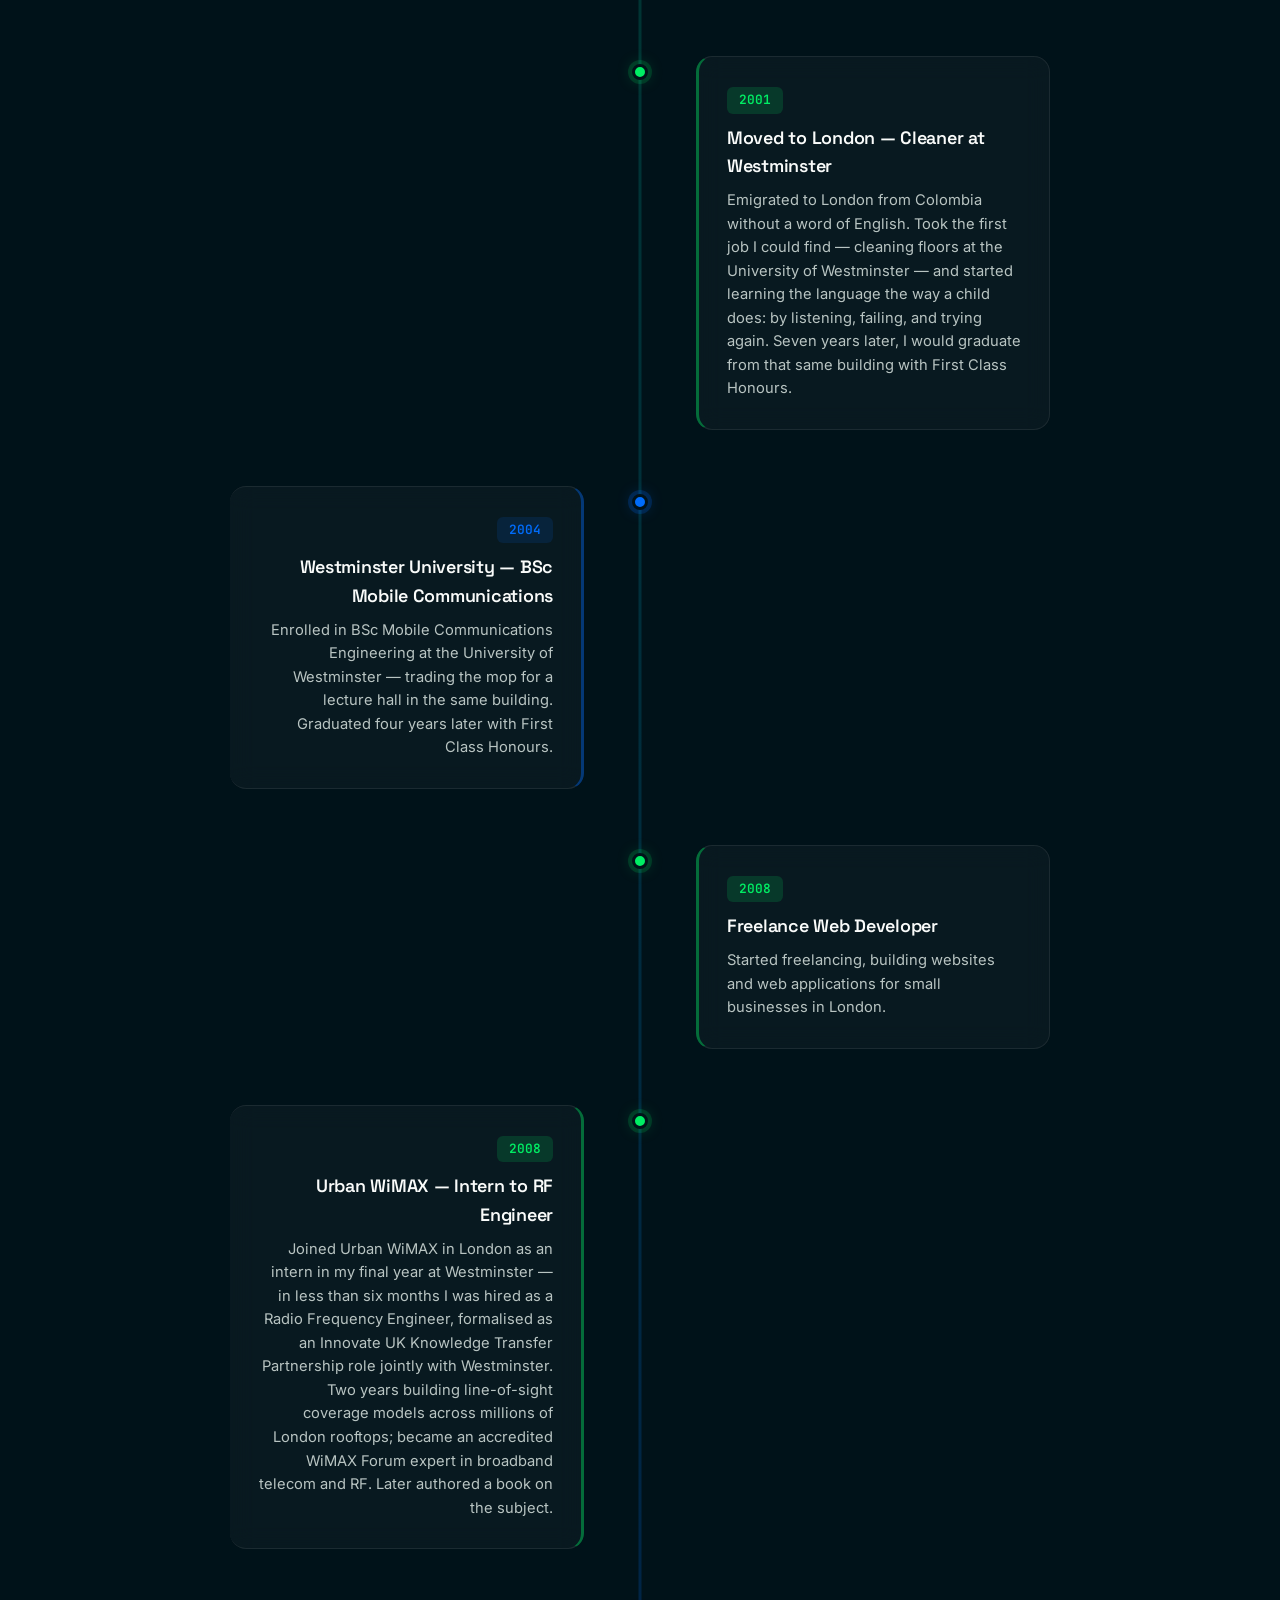
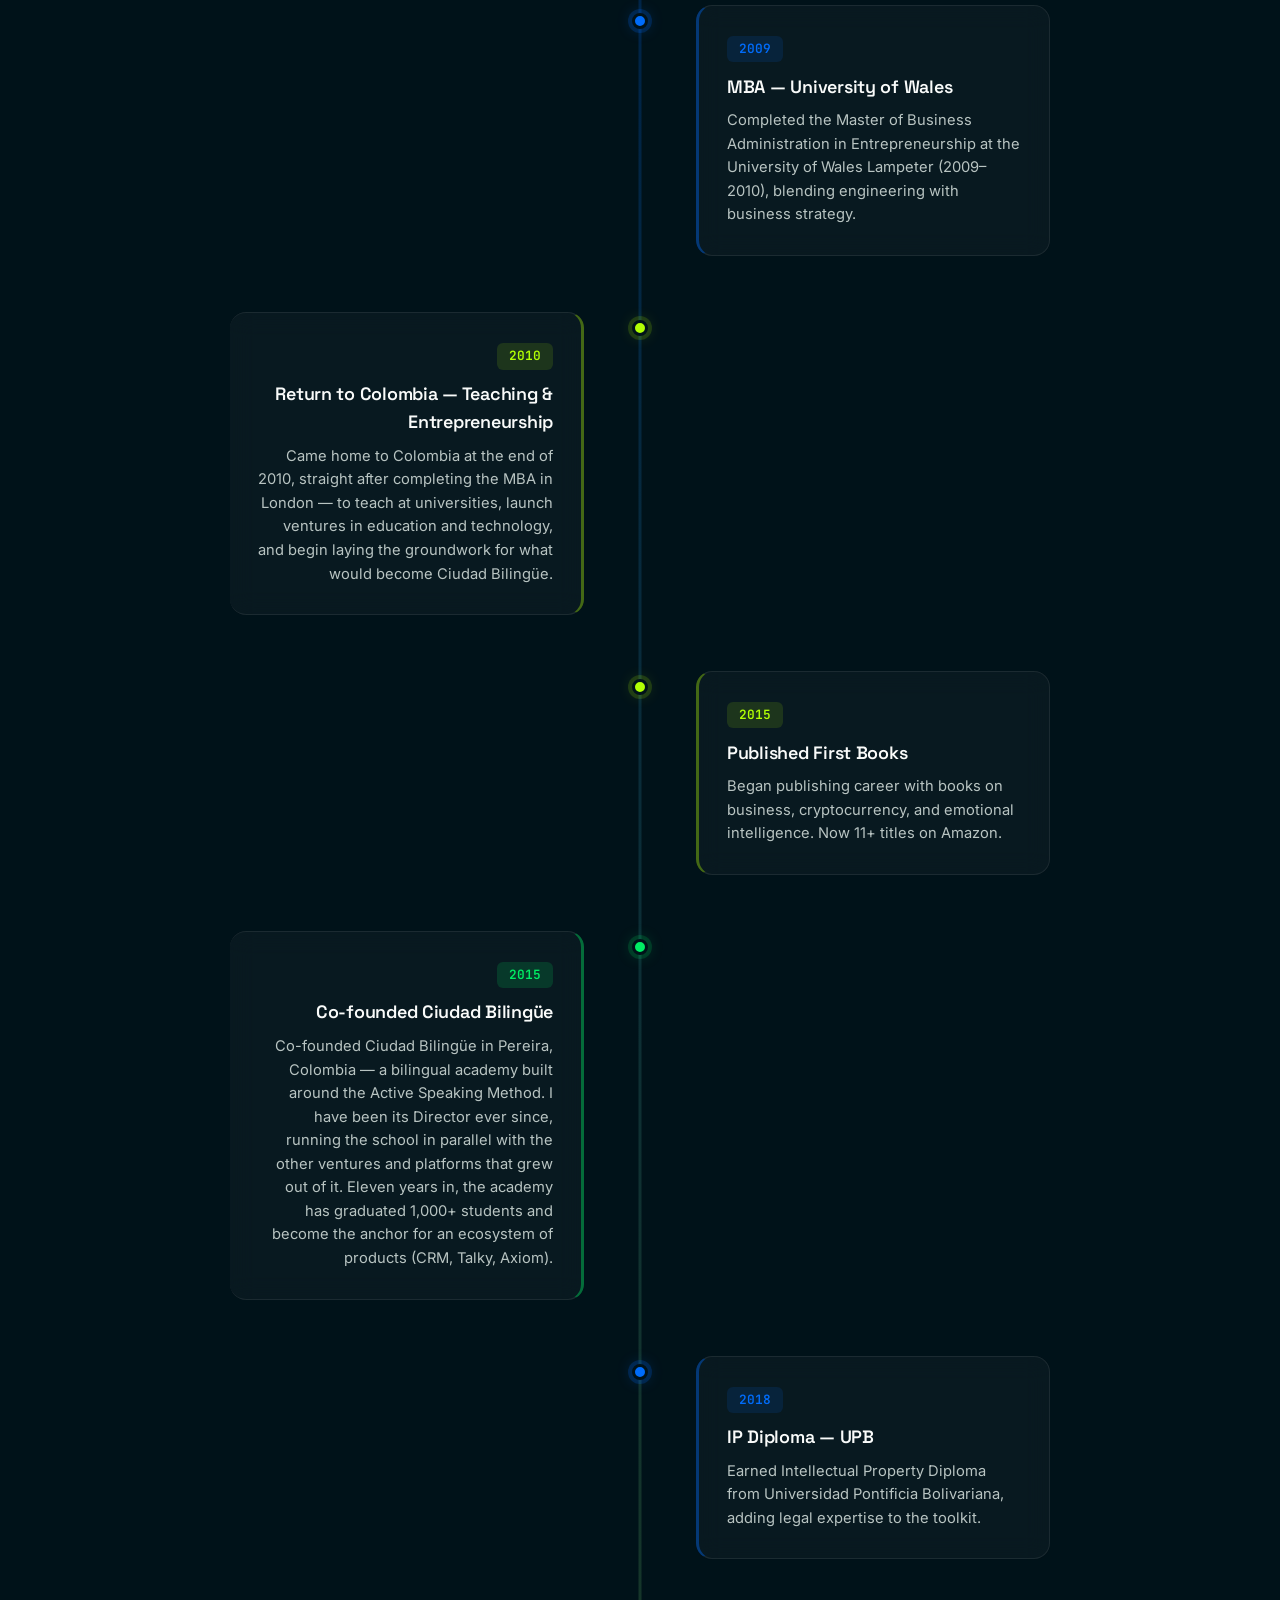
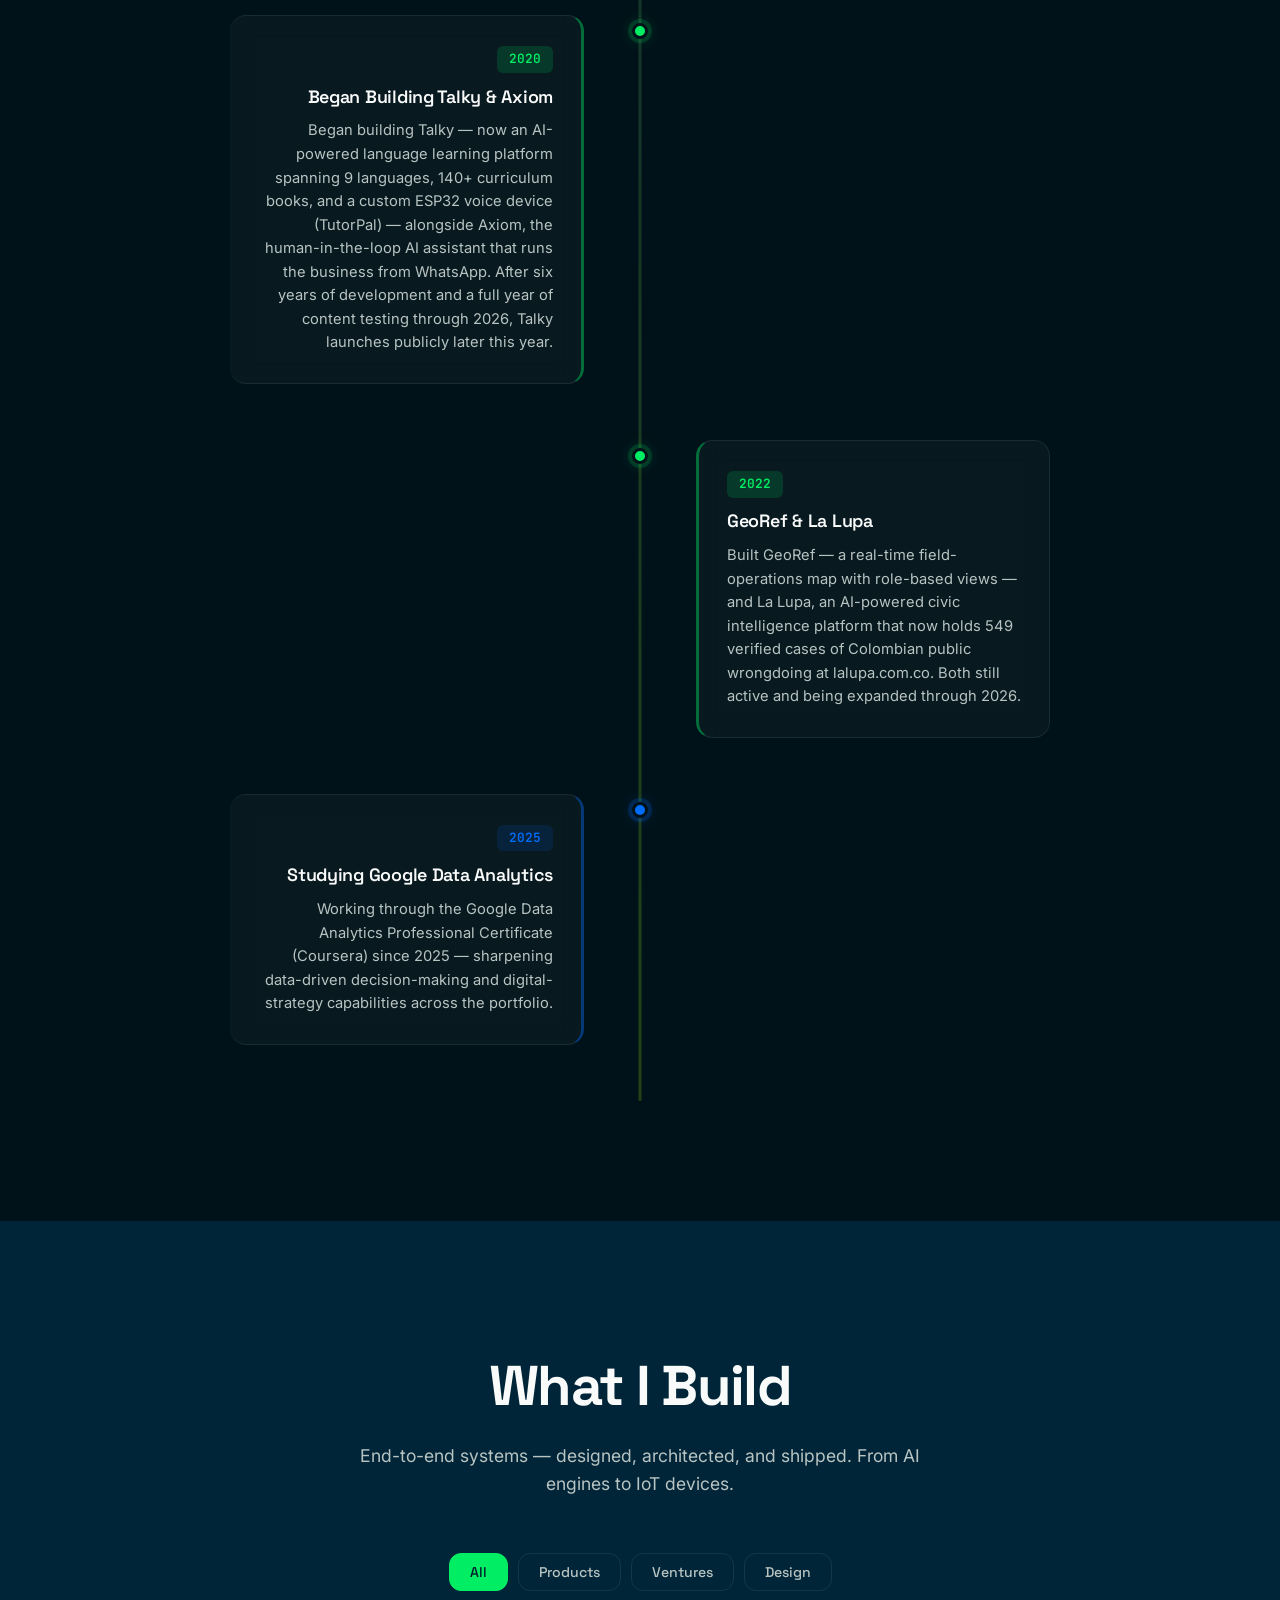
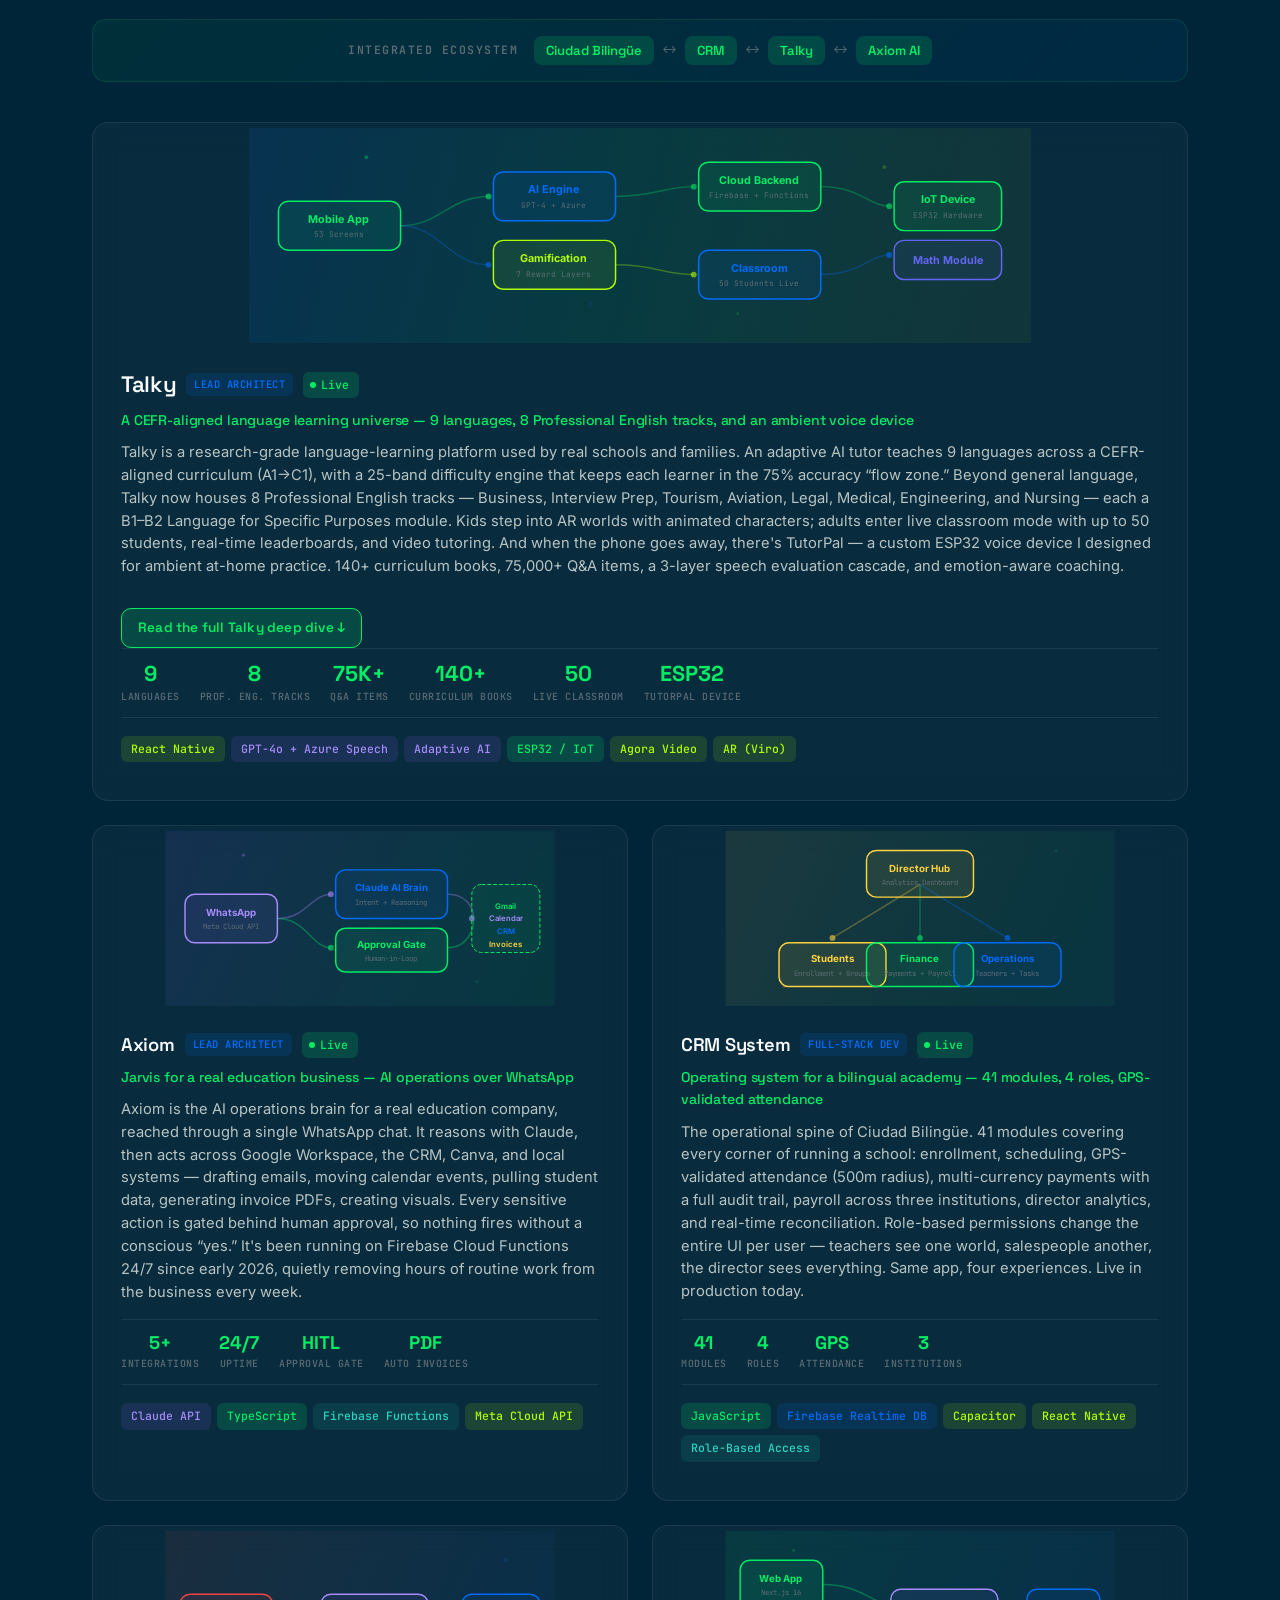
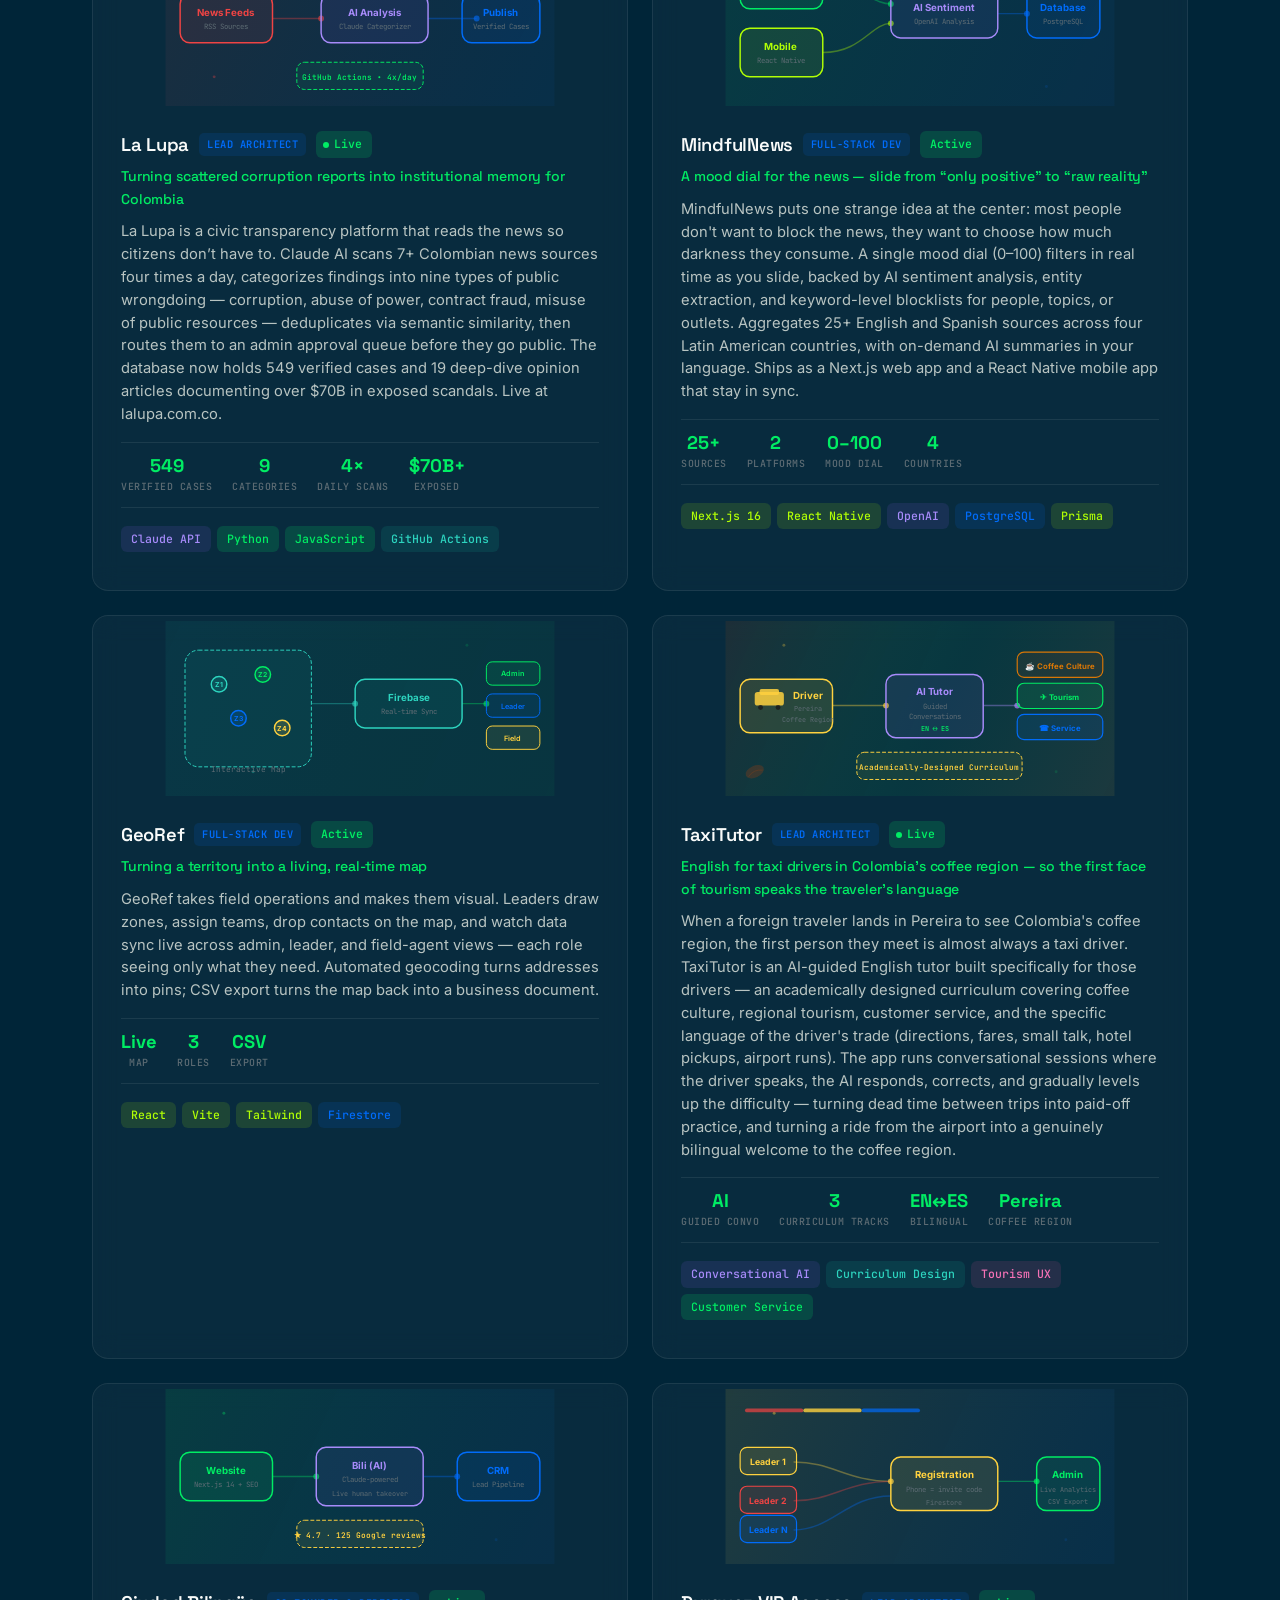
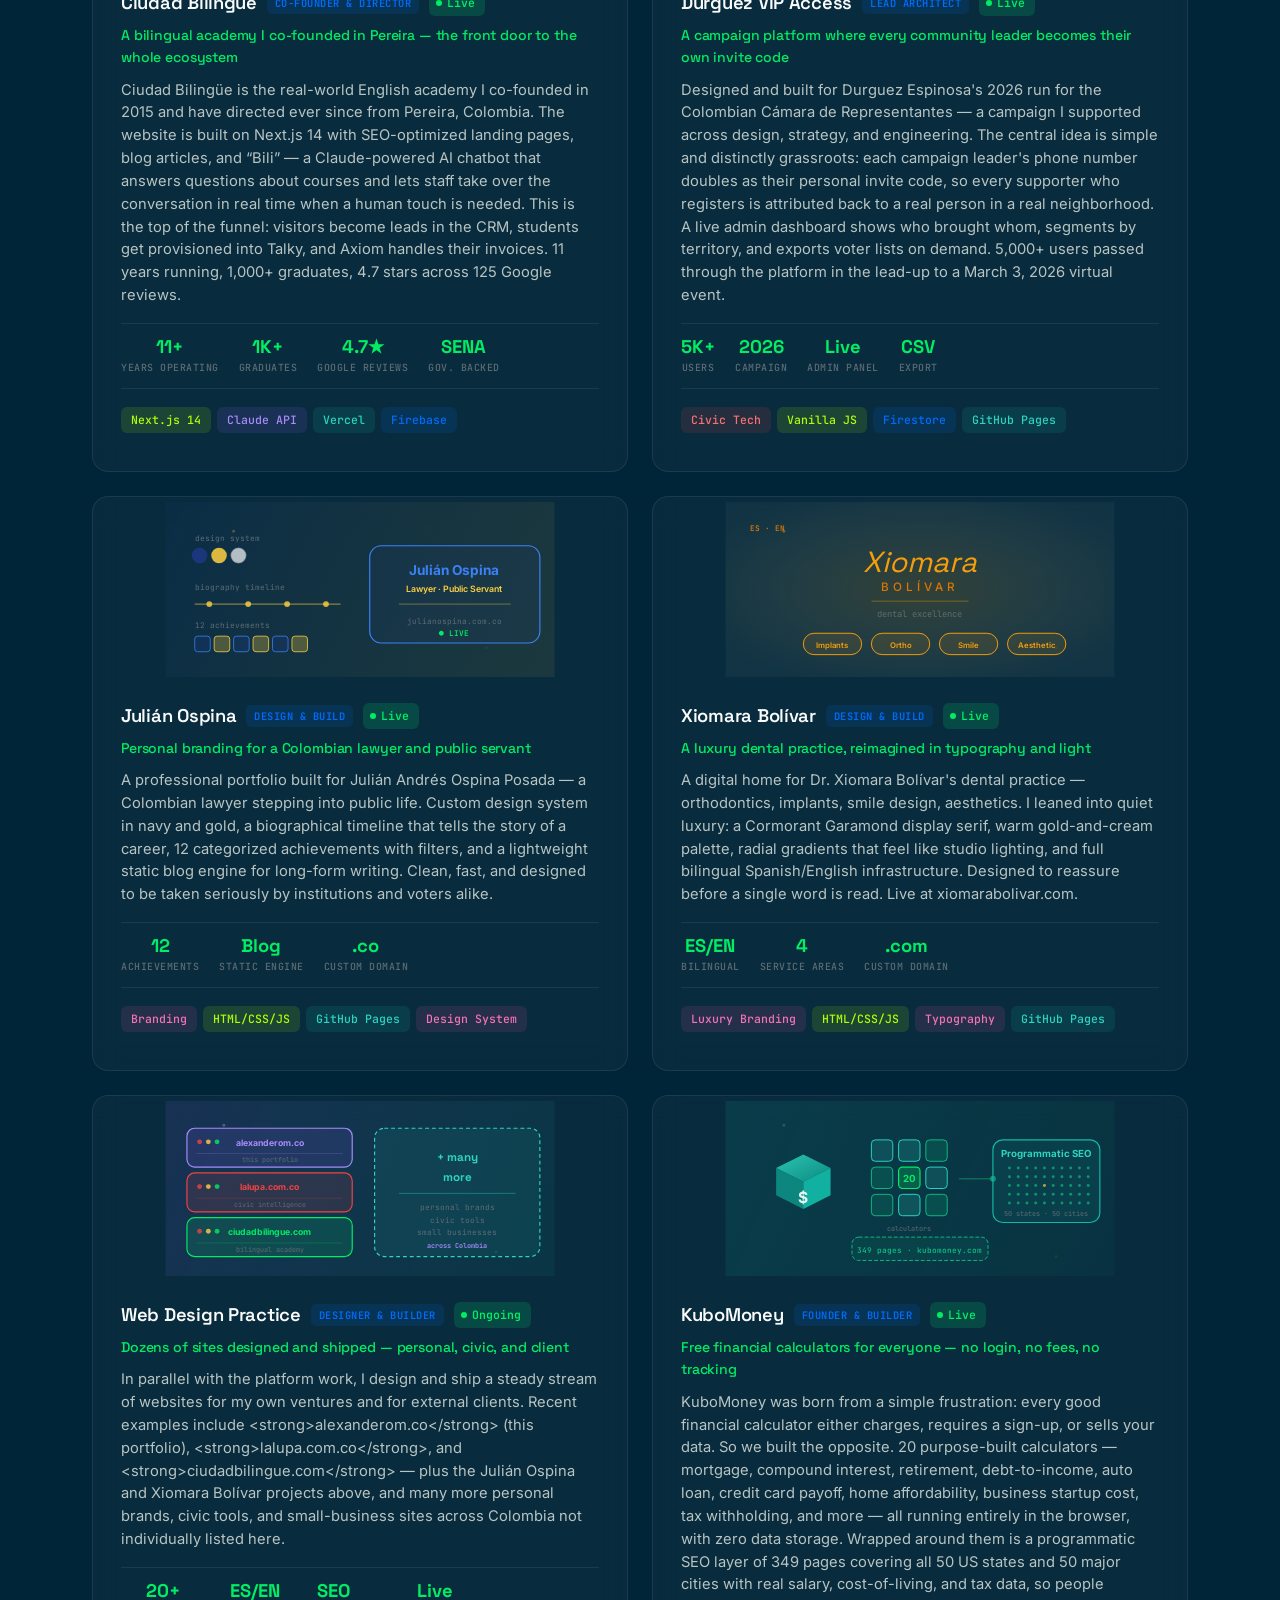
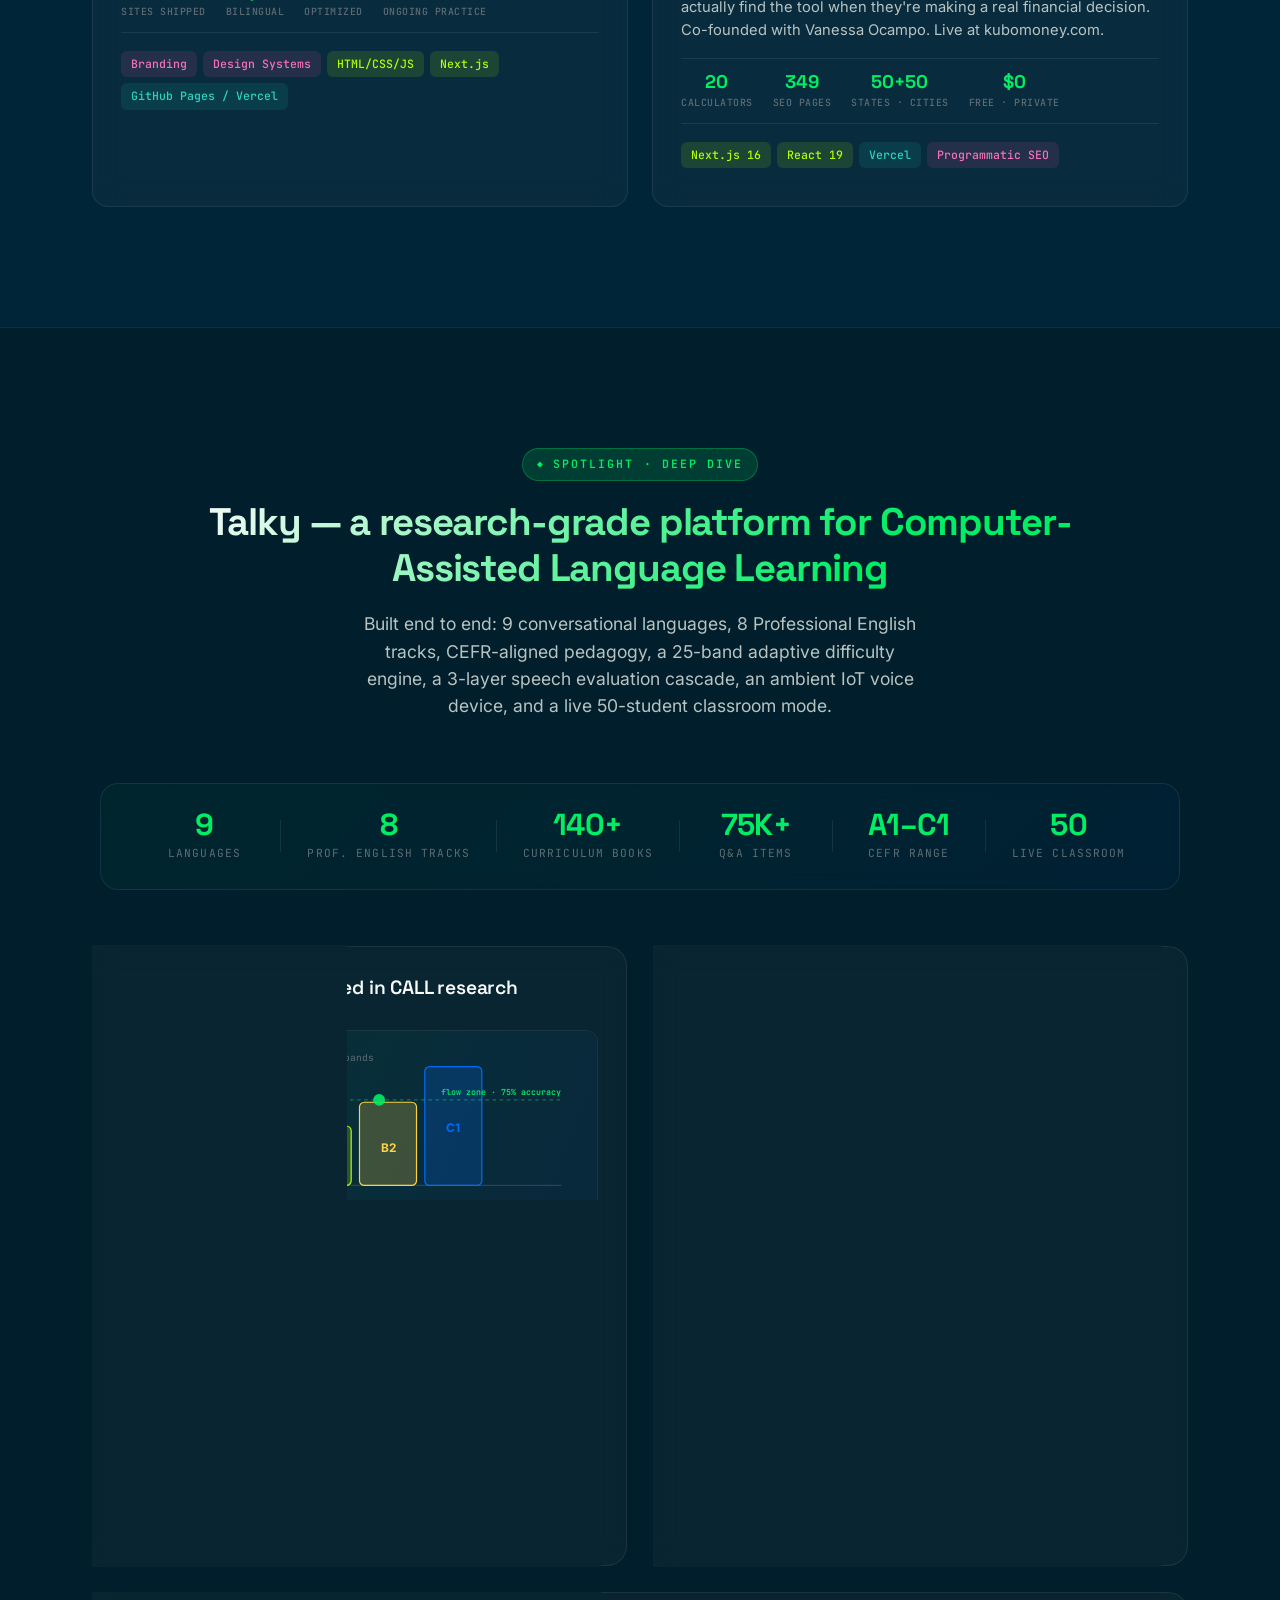
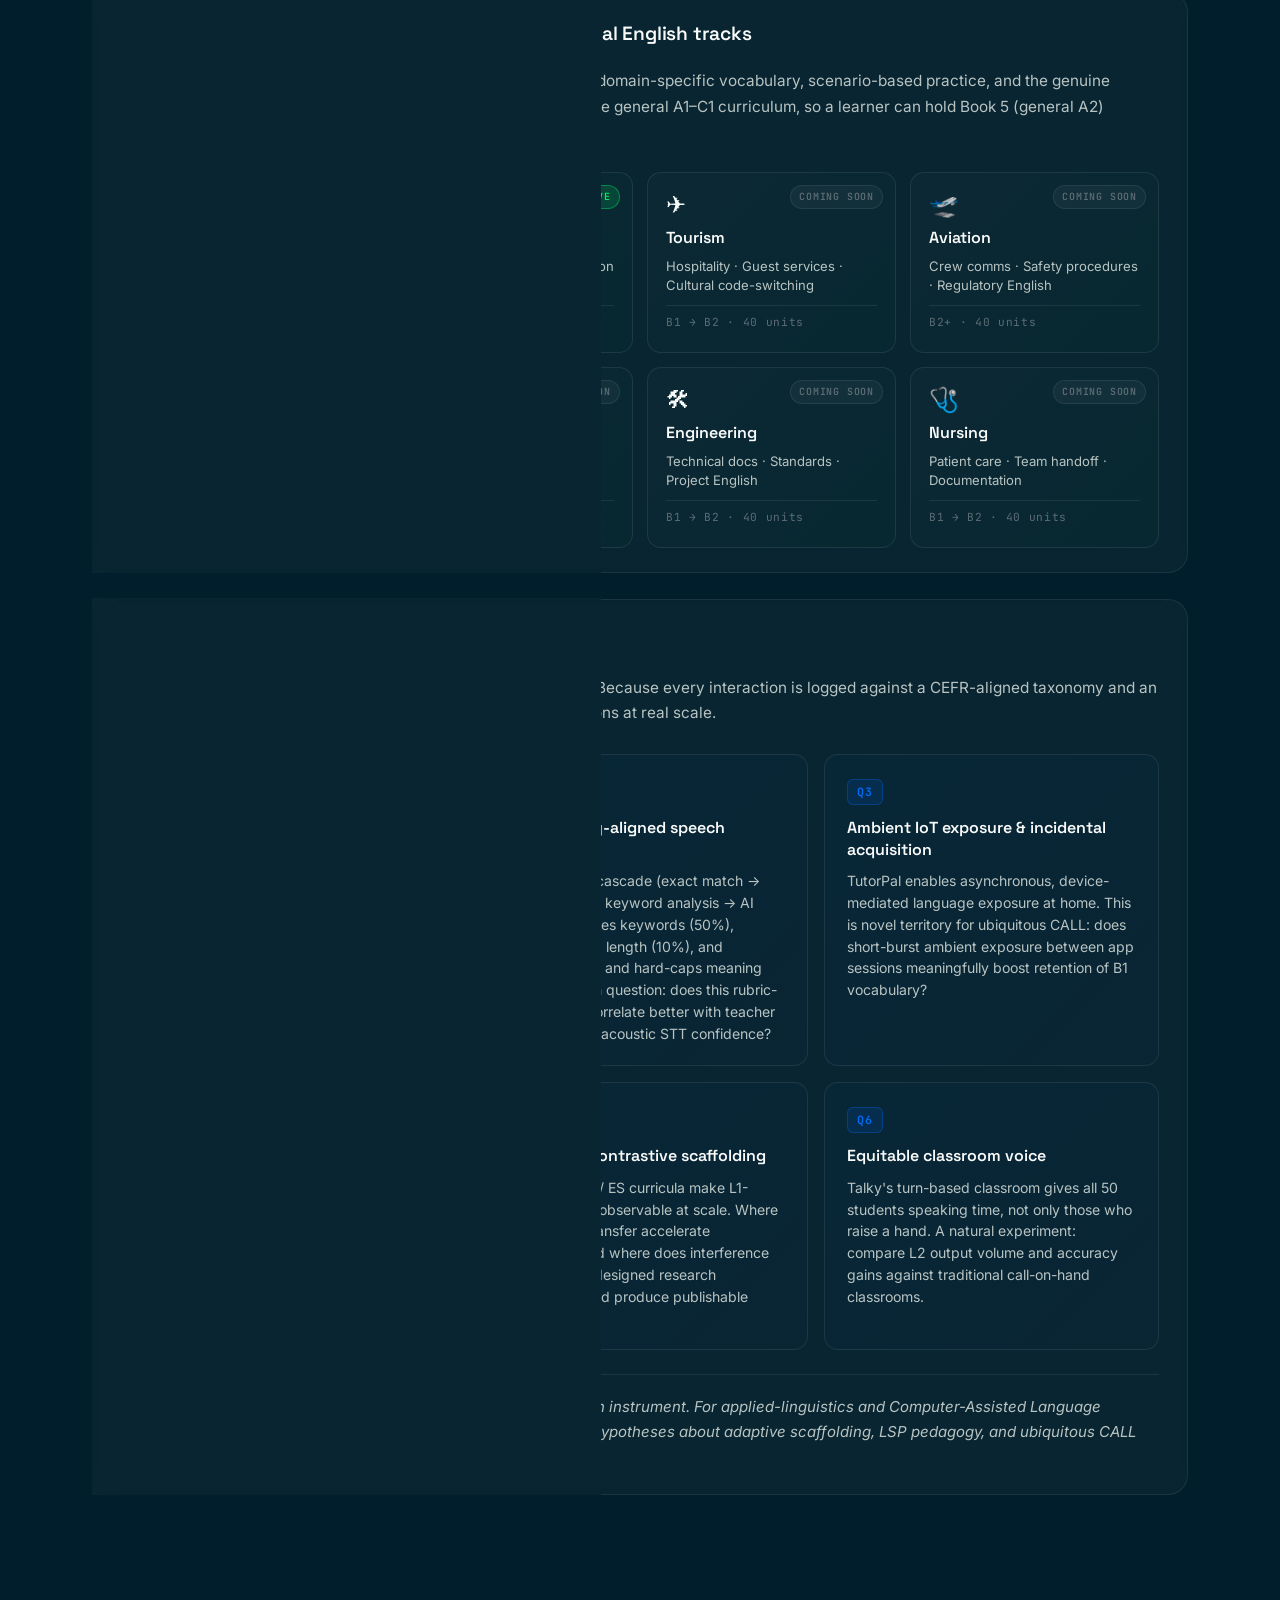
==== commit 9b0a5357: "Wire WhatsApp to real number + contact form to admin@ciudadbilingue.com - WhatsApp floating button: " ====
--- a/index.html
+++ b/index.html
@@ -1983,7 +1983,7 @@
             </a>
           </div>
         </div>
-        <form class="contact__form anim-fade-up" action="https://formspree.io/f/YOUR_FORM_ID" method="POST">
+        <form class="contact__form anim-fade-up" action="mailto:admin@ciudadbilingue.com" method="POST" enctype="text/plain">
           <div class="form-group">
             <input type="text" id="name" name="name" class="form-input" placeholder=" " required>
             <label for="name" class="form-label" data-i18n="contact.form.name">Your Name</label>
@@ -2029,7 +2029,7 @@
   </footer>
 
   <!-- WhatsApp Floating Button -->
-  <a href="https://wa.me/573001234567" class="whatsapp-btn" target="_blank" rel="noopener" aria-label="WhatsApp">
+  <a href="https://wa.me/573242973737" class="whatsapp-btn" target="_blank" rel="noopener" aria-label="WhatsApp">
     <svg viewBox="0 0 24 24" width="28" height="28" fill="currentColor">
       <path d="M17.472 14.382c-.297-.149-1.758-.867-2.03-.967-.273-.099-.471-.148-.67.15-.197.297-.767.966-.94 1.164-.173.199-.347.223-.644.075-.297-.15-1.255-.463-2.39-1.475-.883-.788-1.48-1.761-1.653-2.059-.173-.297-.018-.458.13-.606.134-.133.298-.347.446-.52.149-.174.198-.298.298-.497.099-.198.05-.371-.025-.52-.075-.149-.669-1.612-.916-2.207-.242-.579-.487-.5-.669-.51-.173-.008-.371-.01-.57-.01-.198 0-.52.074-.792.372-.272.297-1.04 1.016-1.04 2.479 0 1.462 1.065 2.875 1.213 3.074.149.198 2.096 3.2 5.077 4.487.709.306 1.262.489 1.694.625.712.227 1.36.195 1.871.118.571-.085 1.758-.719 2.006-1.413.248-.694.248-1.289.173-1.413-.074-.124-.272-.198-.57-.347m-5.421 7.403h-.004a9.87 9.87 0 01-5.031-1.378l-.361-.214-3.741.982.998-3.648-.235-.374a9.86 9.86 0 01-1.51-5.26c.001-5.45 4.436-9.884 9.888-9.884 2.64 0 5.122 1.03 6.988 2.898a9.825 9.825 0 012.893 6.994c-.003 5.45-4.437 9.884-9.885 9.884m8.413-18.297A11.815 11.815 0 0012.05 0C5.495 0 .16 5.335.157 11.892c0 2.096.547 4.142 1.588 5.945L.057 24l6.305-1.654a11.882 11.882 0 005.683 1.448h.005c6.554 0 11.89-5.335 11.893-11.893a11.821 11.821 0 00-3.48-8.413z"/>
     </svg>
